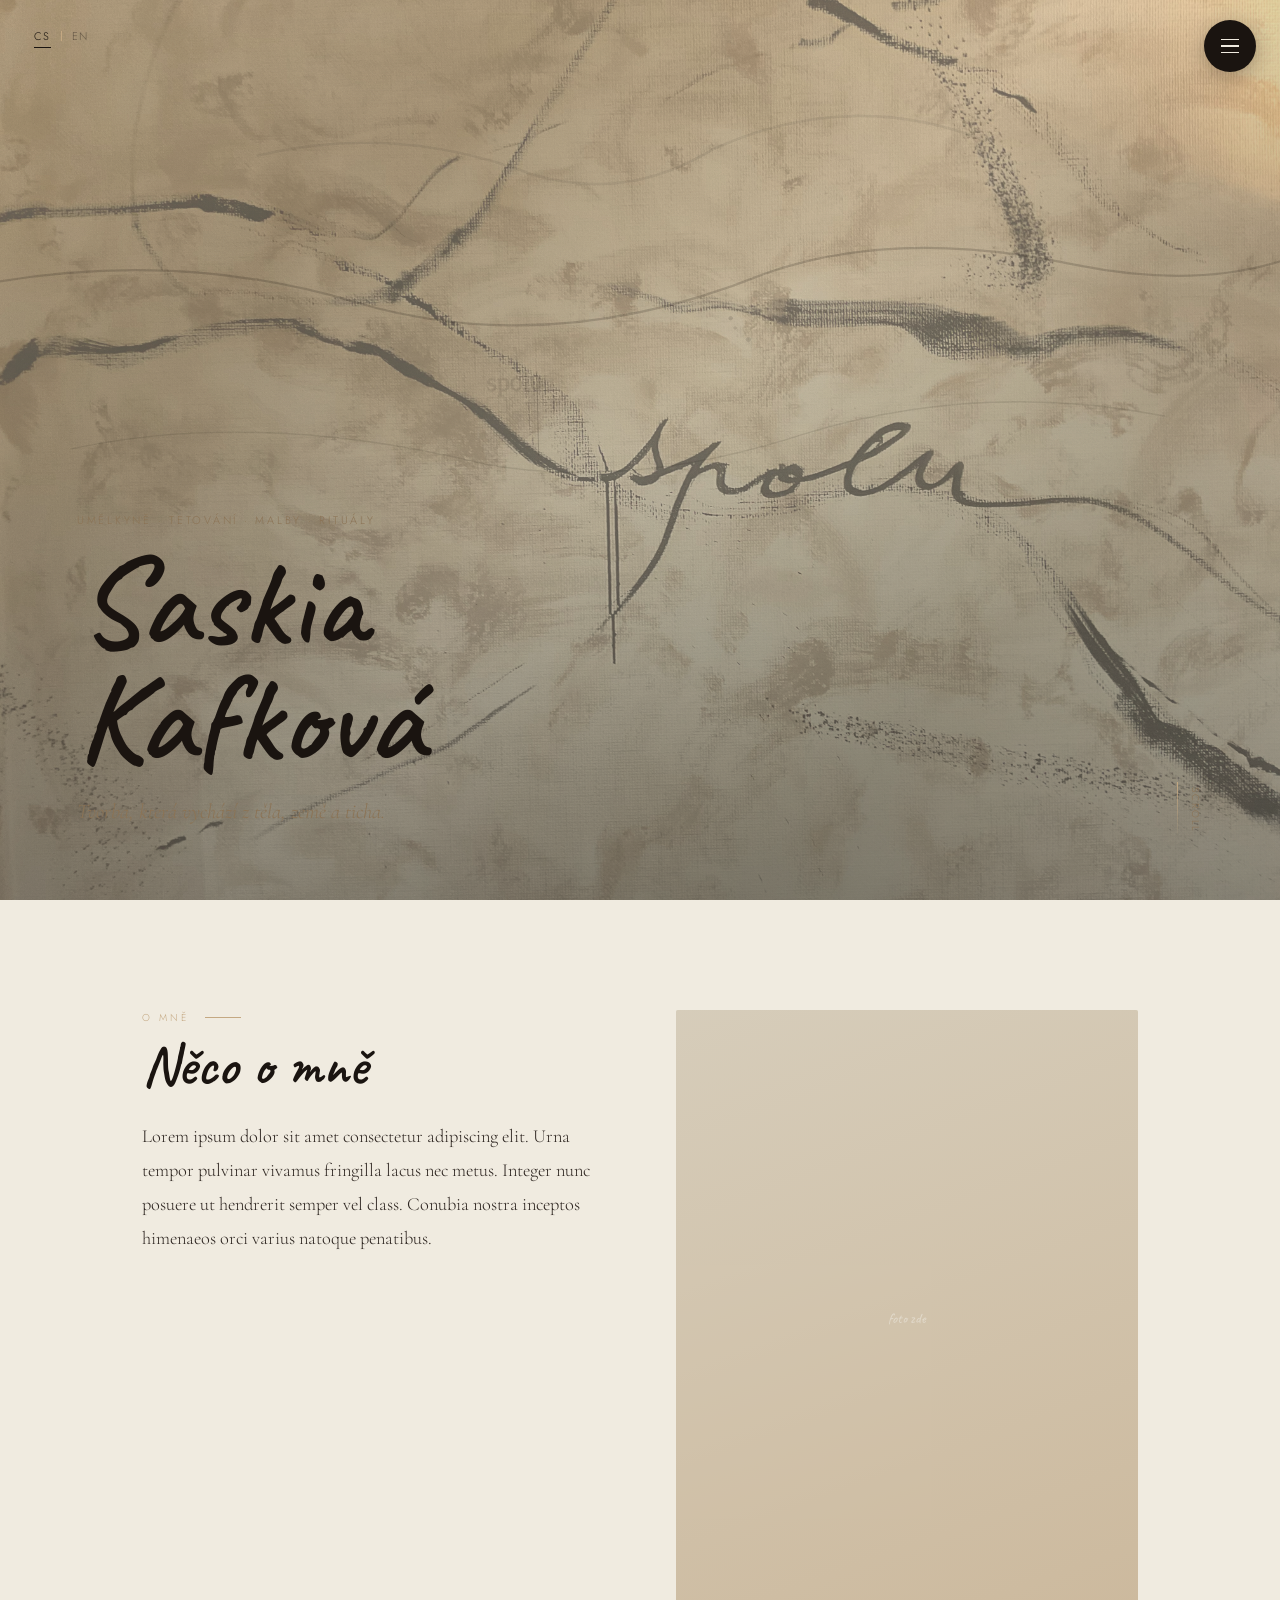
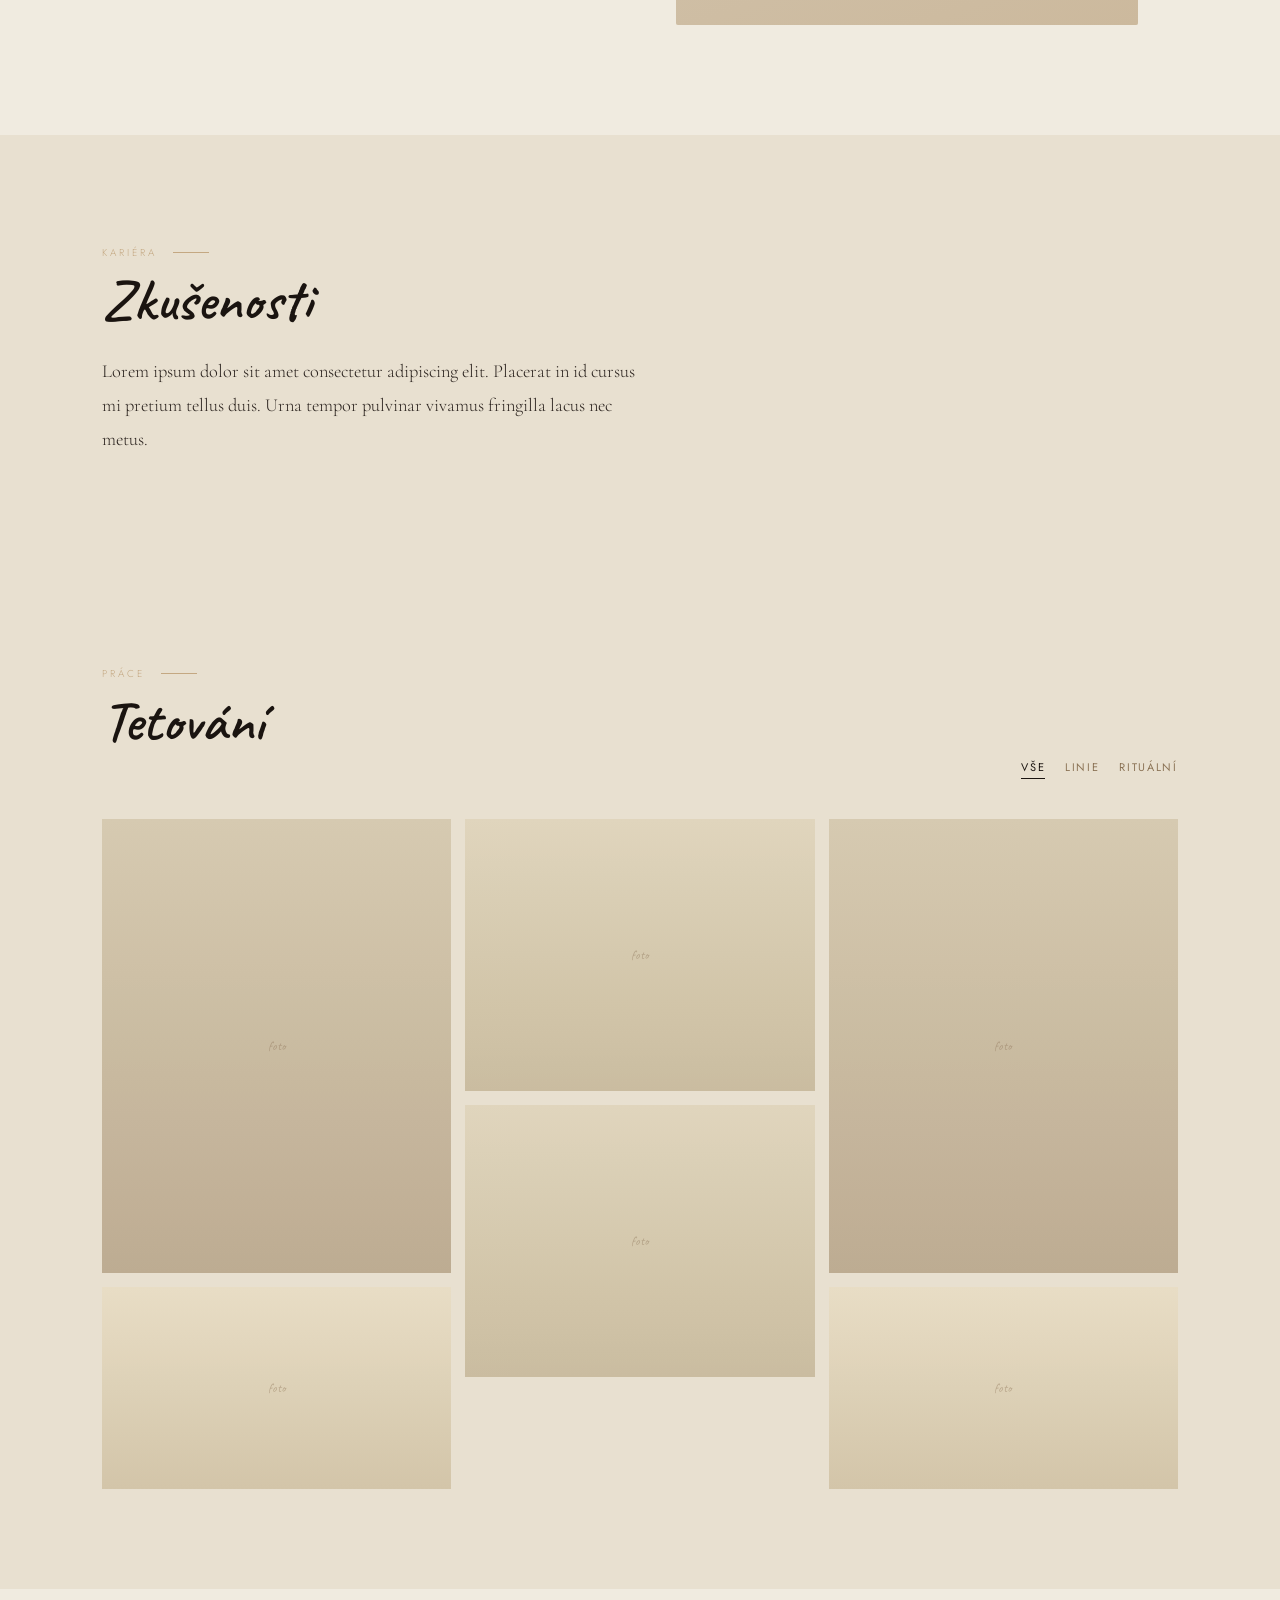
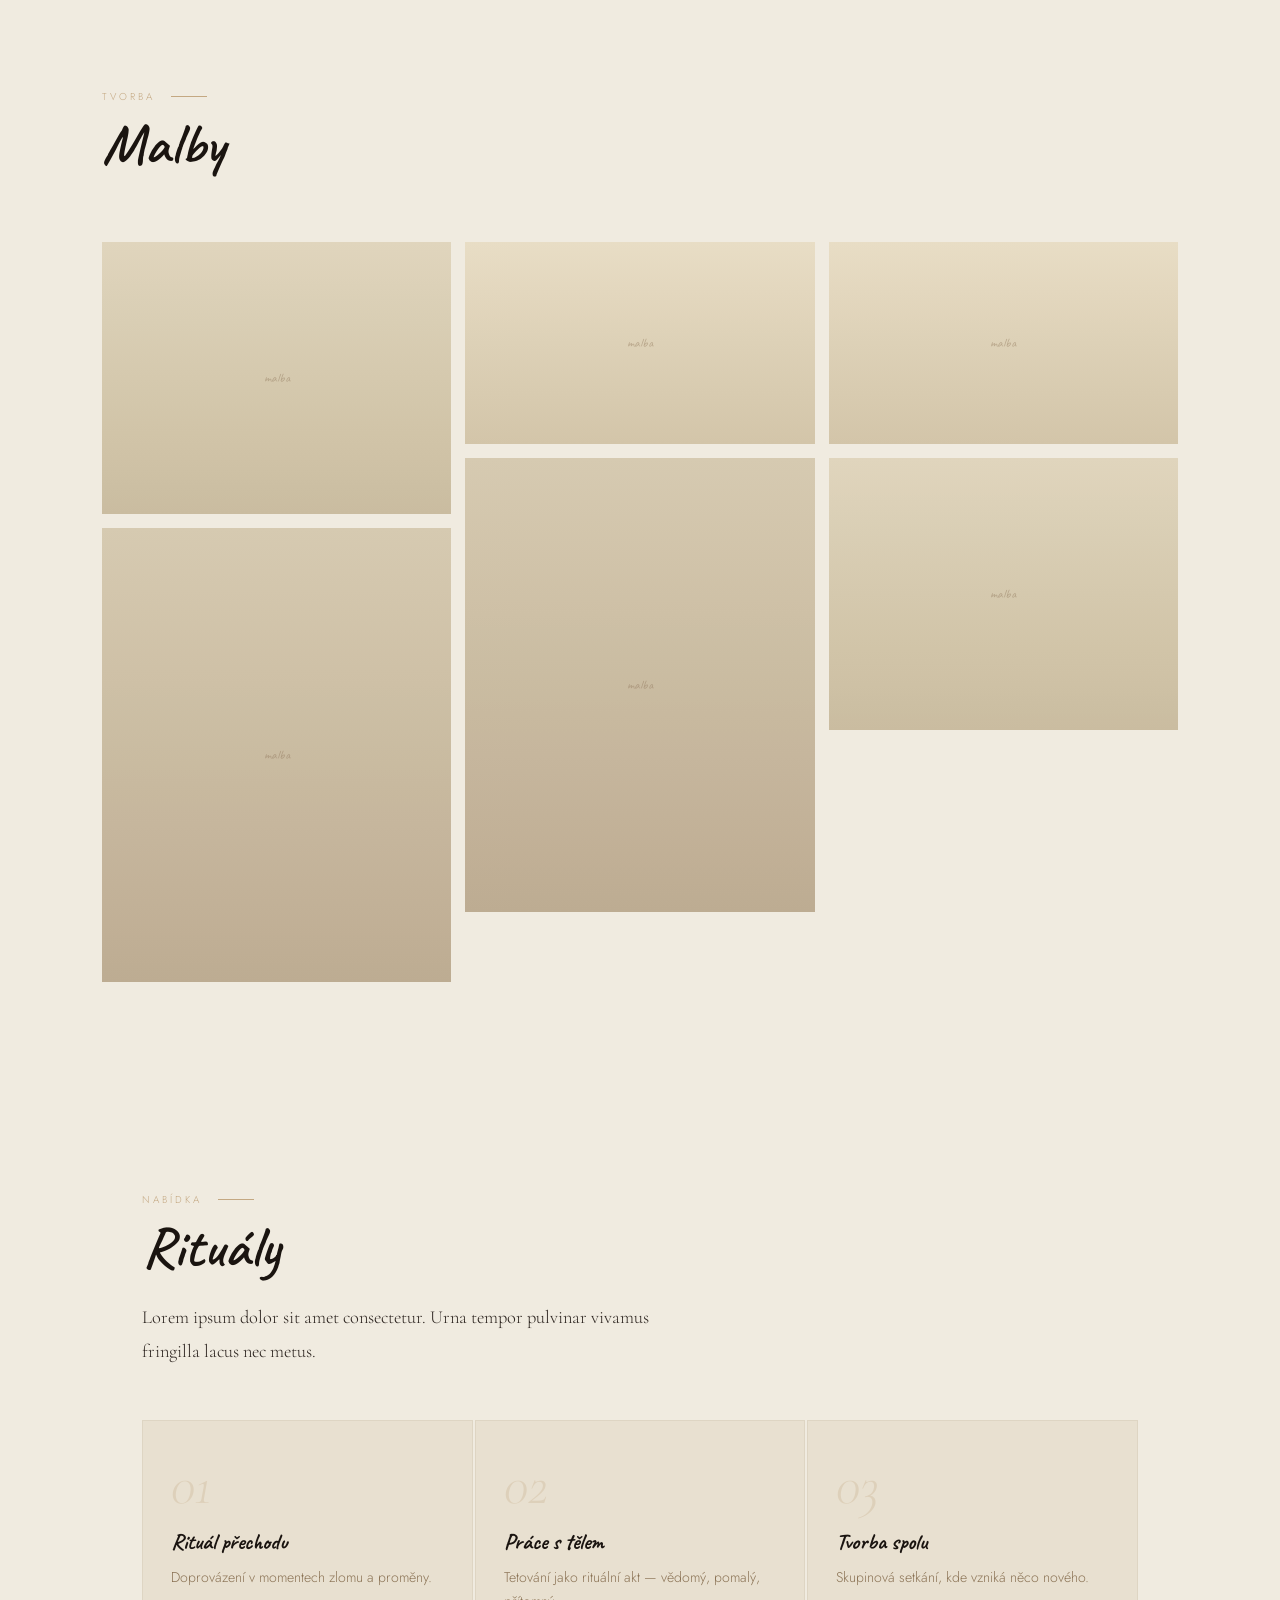
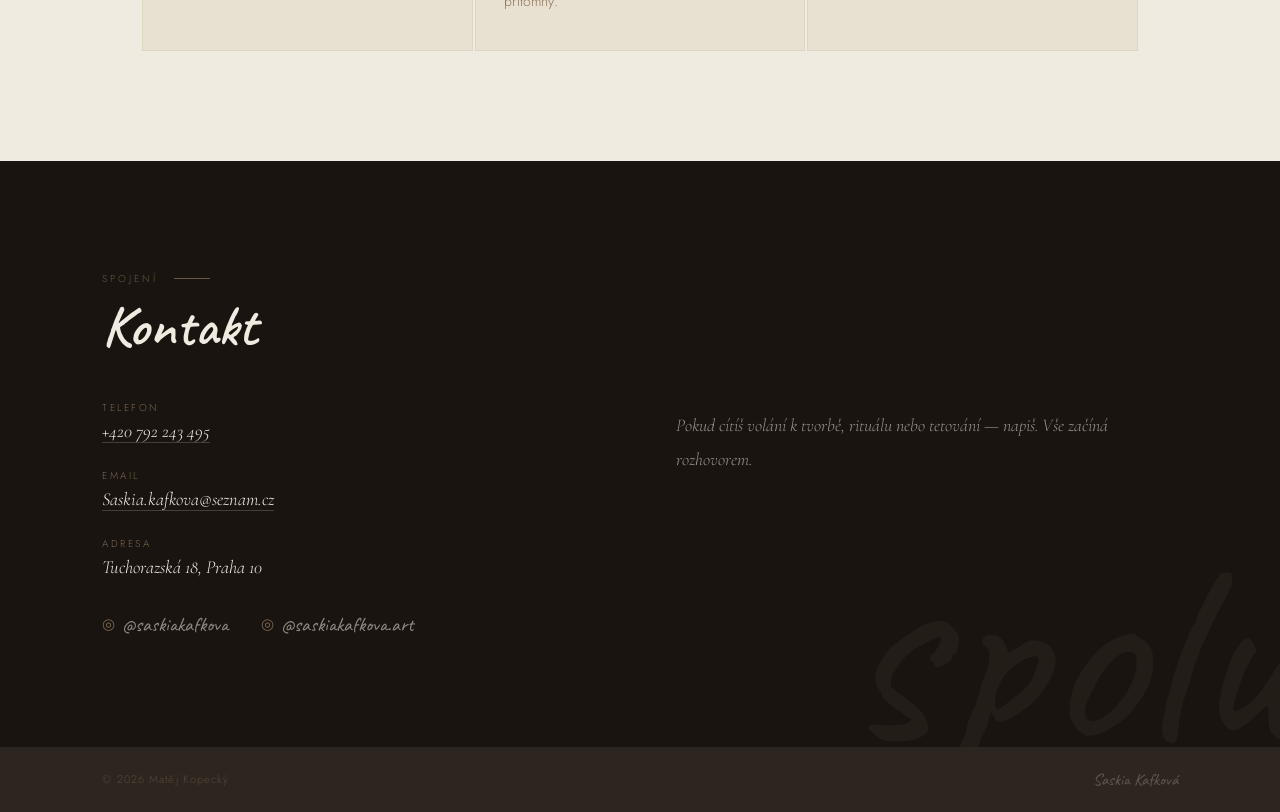
==== index.html @ 0d38879f "v2 mobilni verze komplet overhaul hero desktop cardstack mobile" ====
<!DOCTYPE html>
<html lang="cs">
<head>
<meta charset="UTF-8">
<meta name="viewport" content="width=device-width, initial-scale=1.0">
<meta name="description" content="Saskia Kafková — umělkyně, tetování, malby, rituály.">
<title>Saskia Kafková</title>
<link href="https://fonts.googleapis.com/css2?family=Cormorant+Garamond:ital,wght@0,300;0,400;1,300;1,400&family=Caveat:wght@400;600&family=Jost:wght@200;300;400&display=swap" rel="stylesheet">
    <link rel="preconnect" href="https://fonts.googleapis.com">
    <link rel="preconnect" href="https://fonts.gstatic.com" crossorigin>
<style>
/* ─────────────────────────────────────────
   TOKENS — desktop defaults
───────────────────────────────────────── */
:root{
  --ink:#1a1410;
  --ink-light:#2d2520;
  --canvas:#f0ebe0;
  --canvas-warm:#e8e0d0;
  --canvas-dark:#d4cbb8;
  --sepia:#8b7355;
  --sepia-light:#c4a882;
  --nav-size:52px;
  /* hero text colours — desktop: dark on light bg */
  --hero-name-color:var(--ink);
  --hero-tag-color:var(--sepia);
  --hero-eye-color:var(--sepia);
}

/* ─────────────────────────────────────────
   RESET
───────────────────────────────────────── */
*,*::before,*::after{box-sizing:border-box;margin:0;padding:0;-webkit-tap-highlight-color:transparent}
html{scroll-behavior:smooth;height:100%}
body{background:var(--canvas);color:var(--ink);font-family:'Jost',sans-serif;font-weight:300;overflow-x:hidden;min-height:100%}

/* ─────────────────────────────────────────
   LANG TOGGLE
───────────────────────────────────────── */
.lang-toggle{position:fixed;top:24px;left:28px;z-index:1000;display:flex;gap:4px;align-items:center}
.lang-btn{font-family:'Jost',sans-serif;font-weight:300;font-size:11px;letter-spacing:.12em;text-transform:uppercase;color:var(--ink);background:none;border:none;cursor:pointer;padding:4px 6px;opacity:.45;transition:opacity .3s;position:relative}
.lang-btn.active{opacity:1}
.lang-btn.active::after{content:'';position:absolute;bottom:0;left:6px;right:6px;height:1px;background:var(--ink)}
.lang-divider{width:1px;height:10px;background:var(--sepia-light)}

/* ─────────────────────────────────────────
   DESKTOP NAV — full-screen ink overlay
───────────────────────────────────────── */
.nav-trigger{position:fixed;top:20px;right:24px;z-index:1001;width:var(--nav-size);height:var(--nav-size);background:var(--ink);border-radius:50%;cursor:pointer;border:none;display:flex;align-items:center;justify-content:center;transition:transform .4s cubic-bezier(.34,1.56,.64,1);box-shadow:0 4px 20px rgba(26,20,16,.3)}
.nav-trigger:hover{transform:scale(1.1)}
.nav-trigger .lines{display:flex;flex-direction:column;gap:5px}
.nav-trigger .lines span{display:block;width:18px;height:1.5px;background:var(--canvas);transition:all .4s cubic-bezier(.23,1,.32,1);transform-origin:center}
.nav-open .nav-trigger .lines span:nth-child(1){transform:translateY(6.5px) rotate(45deg)}
.nav-open .nav-trigger .lines span:nth-child(2){opacity:0;transform:scaleX(0)}
.nav-open .nav-trigger .lines span:nth-child(3){transform:translateY(-6.5px) rotate(-45deg)}
.nav-overlay{position:fixed;inset:0;z-index:999;display:flex;align-items:center;justify-content:flex-end;pointer-events:none}
.nav-overlay::before{content:'';position:absolute;top:20px;right:24px;width:var(--nav-size);height:var(--nav-size);background:var(--ink);border-radius:50%;transform:scale(0);transition:transform .7s cubic-bezier(.77,0,.175,1)}
.nav-open .nav-overlay{pointer-events:all}
.nav-open .nav-overlay::before{transform:scale(50)}
.nav-links{position:relative;z-index:2;padding-right:80px;display:flex;flex-direction:column;gap:6px;align-items:flex-end;opacity:0;transform:translateX(20px);transition:opacity .2s,transform .3s}
.nav-open .nav-links{opacity:1;transform:translateX(0);transition:opacity .4s .4s,transform .4s .4s}
.nav-links a{font-family:'Cormorant Garamond',serif;font-size:clamp(2rem,5vw,3.8rem);font-weight:300;font-style:italic;color:var(--canvas);text-decoration:none;line-height:1.2;transition:color .3s;display:block;position:relative}
.nav-links a::after{content:'';position:absolute;bottom:2px;left:0;width:0;height:1px;background:var(--sepia-light);transition:width .4s}
.nav-links a:hover::after{width:100%}

/* ─────────────────────────────────────────
   HERO
───────────────────────────────────────── */
.hero{position:relative;height:100vh;min-height:580px;display:flex;flex-direction:column;justify-content:flex-end;padding:0 6vw 8vh;overflow:hidden}
.hero-bg{position:absolute;inset:0;overflow:hidden}
.hero-bg-inner{width:100%;height:100%;background:linear-gradient(135deg,#e8dfc8 0%,#d4c9b0 25%,#ede5d0 50%,#c8bfa8 75%,#ddd5c0 100%);position:relative}
/* actual background photo when present */
.hero-bg-photo{position:absolute;inset:0;background-image:url('images/Background/Spolu.jpeg');background-size:cover;background-position:center 30%;opacity:.55;mix-blend-mode:multiply}
/* veil ensures text legibility on any bg */
.hero-veil{position:absolute;inset:0;background:linear-gradient(to top,rgba(26,20,16,.38) 0%,rgba(26,20,16,.08) 50%,transparent 100%)}
.hero-ink{position:absolute;inset:0;pointer-events:none}
.hero-content{position:relative;z-index:2}
.hero-eyebrow{font-size:11px;letter-spacing:.25em;text-transform:uppercase;color:var(--hero-eye-color);margin-bottom:16px;opacity:0;animation:fadeUp 1s .3s forwards}
.hero-name{font-family:'Caveat',cursive;font-size:clamp(3.5rem,10vw,8rem);font-weight:600;line-height:.9;color:var(--hero-name-color);margin-bottom:20px;opacity:0;animation:fadeUp 1s .5s forwards}
.hero-tagline{font-family:'Cormorant Garamond',serif;font-size:clamp(1rem,2vw,1.3rem);font-style:italic;color:var(--hero-tag-color);max-width:380px;line-height:1.6;opacity:0;animation:fadeUp 1s .7s forwards}
.scroll-hint{position:absolute;bottom:7vh;right:6vw;z-index:2;display:flex;align-items:center;gap:10px;opacity:0;animation:fadeIn 1s 1.2s forwards}
.scroll-hint span{font-size:10px;letter-spacing:.2em;text-transform:uppercase;color:var(--sepia);writing-mode:vertical-rl}
.scroll-line{width:1px;height:55px;background:linear-gradient(to bottom,var(--sepia-light),transparent);animation:pulse 2s 1.5s infinite}

@keyframes fadeUp{from{opacity:0;transform:translateY(20px)}to{opacity:1;transform:translateY(0)}}
@keyframes fadeIn{from{opacity:0}to{opacity:1}}
@keyframes pulse{0%,100%{opacity:1;transform:scaleY(1)}50%{opacity:.4;transform:scaleY(.6)}}

/* ─────────────────────────────────────────
   SECTIONS — desktop
───────────────────────────────────────── */
.section{padding:clamp(60px,10vw,110px) clamp(24px,8vw,140px);max-width:1200px;margin:0 auto}
.section-label{font-size:10px;letter-spacing:.3em;text-transform:uppercase;color:var(--sepia-light);margin-bottom:12px;display:flex;align-items:center;gap:16px}
.section-label::after{content:'';flex:0 0 36px;height:1px;background:var(--sepia-light)}
.sec-h2{font-family:'Caveat',cursive;font-size:clamp(2.2rem,5vw,3.6rem);font-weight:600;line-height:1;color:var(--ink);margin-bottom:24px}
.body-text{font-family:'Cormorant Garamond',serif;font-size:clamp(1rem,1.5vw,1.15rem);line-height:1.85;color:var(--ink-light);max-width:540px}

/* ABOUT */
.about-grid{display:grid;grid-template-columns:1fr 1fr;gap:72px;align-items:start}
.about-img{position:relative;aspect-ratio:3/4;background:var(--canvas-dark);overflow:hidden;border-radius:2px}
.about-img::before{content:'';position:absolute;top:-8px;right:-8px;width:100%;height:100%;border:1px solid var(--sepia-light);opacity:.35;z-index:-1}
.about-img-inner{width:100%;height:100%;background:linear-gradient(160deg,#d8cfbc,#c4a882);display:flex;align-items:center;justify-content:center;font-family:'Caveat',cursive;font-size:.9rem;color:var(--canvas);opacity:.5}
.about-img img{width:100%;height:100%;object-fit:cover}

/* EXPERIENCE */
.exp-section{background:var(--canvas-warm);padding:clamp(60px,10vw,110px) clamp(24px,8vw,140px)}
.exp-inner{max-width:1200px;margin:0 auto}

/* GALLERY — masonry (desktop) */
.gallery-wrap{padding:clamp(60px,8vw,100px) 0;background:var(--canvas-warm)}
.gallery-wrap.light{background:var(--canvas)}
.gallery-header{padding:0 clamp(24px,8vw,140px);margin-bottom:44px;display:flex;justify-content:space-between;align-items:flex-end;flex-wrap:wrap;gap:16px}
.gallery-filters{display:flex;gap:20px}
.fbtn{font-size:11px;letter-spacing:.15em;text-transform:uppercase;color:var(--sepia);background:none;border:none;cursor:pointer;padding:0;position:relative;transition:color .3s;font-family:'Jost',sans-serif}
.fbtn.on{color:var(--ink)}
.fbtn.on::after{content:'';position:absolute;bottom:-4px;left:0;right:0;height:1px;background:var(--ink)}
.masonry{padding:0 clamp(24px,8vw,140px);columns:3;column-gap:14px}
.mitem{break-inside:avoid;margin-bottom:14px;position:relative;overflow:hidden;cursor:pointer;background:var(--canvas-dark)}
.mitem:hover .mimg-inner{transform:scale(1.04);filter:sepia(0%)}
.mimg-inner{width:100%;display:block;transition:transform .6s cubic-bezier(.23,1,.32,1),filter .4s;filter:sepia(12%)}
.mimg-inner img{width:100%;display:block;object-fit:cover}
.mov{position:absolute;inset:0;background:rgba(26,20,16,0);display:flex;align-items:flex-end;padding:18px;transition:background .4s}
.mitem:hover .mov{background:rgba(26,20,16,.32)}
.mlabel{font-family:'Caveat',cursive;font-size:1rem;color:var(--canvas);opacity:0;transform:translateY(8px);transition:opacity .3s,transform .3s}
.mitem:hover .mlabel{opacity:1;transform:translateY(0)}
/* placeholders */
.ph-tall{width:100%;padding-bottom:130%;background:linear-gradient(180deg,#cfc5b0,#b8a890);position:relative}
.ph-med{width:100%;padding-bottom:78%;background:linear-gradient(180deg,#d8d0bc,#c4b89e);position:relative}
.ph-short{width:100%;padding-bottom:58%;background:linear-gradient(180deg,#e0d8c4,#ccc0a8);position:relative}
.ph-lbl{position:absolute;inset:0;display:flex;align-items:center;justify-content:center;font-family:'Caveat',cursive;font-size:.8rem;color:var(--sepia);opacity:.45}

/* RITUALS */
.rituals-grid{display:grid;grid-template-columns:repeat(3,1fr);gap:2px;margin-top:52px}
.rcard{background:var(--canvas-warm);padding:36px 28px;border:1px solid rgba(139,115,85,.1);transition:background .4s}
.rcard:hover{background:var(--canvas-dark)}
.rnum{font-family:'Cormorant Garamond',serif;font-size:3.5rem;font-style:italic;color:var(--sepia-light);opacity:.28;line-height:1;margin-bottom:14px}
.rcard h3{font-family:'Caveat',cursive;font-size:1.4rem;color:var(--ink);margin-bottom:10px}
.rcard p{font-size:.88rem;color:var(--sepia);line-height:1.7;font-family:'Jost',sans-serif;font-weight:300}

/* CONTACT */
.contact-sec{padding:clamp(60px,10vw,110px) clamp(24px,8vw,140px);background:var(--ink);color:var(--canvas);position:relative;overflow:hidden}
.contact-sec::before{content:'spolu';font-family:'Caveat',cursive;font-size:clamp(7rem,22vw,20rem);color:rgba(240,235,224,.04);position:absolute;right:-1vw;bottom:-.15em;line-height:1;pointer-events:none;user-select:none}
.contact-sec .section-label{color:var(--sepia-light);opacity:.45}
.contact-sec .sec-h2{color:var(--canvas)}
.cgrid{display:grid;grid-template-columns:1fr 1fr;gap:72px;margin-top:44px}
.clabel{font-size:10px;letter-spacing:.25em;text-transform:uppercase;color:var(--sepia-light);opacity:.55;display:block;margin-bottom:5px;font-family:'Jost',sans-serif}
.cval{font-family:'Cormorant Garamond',serif;font-size:1.15rem;font-style:italic;color:var(--canvas);display:block;margin-bottom:26px}
.cval a{color:var(--canvas);text-decoration:none;border-bottom:1px solid rgba(240,235,224,.2);transition:border-color .3s}
.cval a:hover{border-color:var(--sepia-light)}
.ig-handle{font-family:'Caveat',cursive;font-size:1.25rem;color:var(--canvas);text-decoration:none;opacity:.55;transition:opacity .3s;display:inline-flex;align-items:center;gap:7px;margin-right:28px;margin-top:8px}
.ig-handle:hover{opacity:1}
.ig-handle::before{content:'◎';font-size:.75em;color:var(--sepia-light)}
.contact-quote{font-family:'Cormorant Garamond',serif;font-size:1.12rem;font-style:italic;color:var(--canvas);opacity:.58;line-height:1.9;margin-top:8px}

/* FOOTER */
footer{background:var(--ink-light, #2d2520);padding:22px clamp(24px,8vw,140px);display:flex;justify-content:space-between;align-items:center}
.fcopy{font-size:11px;letter-spacing:.1em;color:var(--sepia);opacity:.45;font-family:'Jost',sans-serif}
.fname{font-family:'Caveat',cursive;font-size:1.05rem;color:var(--canvas);opacity:.25}

/* LIGHTBOX */
.lightbox{position:fixed;inset:0;z-index:2000;background:rgba(8,6,4,.96);display:flex;align-items:center;justify-content:center;opacity:0;pointer-events:none;transition:opacity .4s}
.lightbox.on{opacity:1;pointer-events:all}
.lightbox img{max-width:88vw;max-height:86vh;object-fit:contain;transform:scale(.94);transition:transform .4s cubic-bezier(.23,1,.32,1);border-radius:2px}
.lightbox.on img{transform:scale(1)}
.lb-close{position:absolute;top:26px;right:30px;font-size:11px;letter-spacing:.2em;text-transform:uppercase;color:var(--canvas);opacity:.4;cursor:pointer;background:none;border:none;font-family:'Jost',sans-serif;transition:opacity .3s}
.lb-close:hover{opacity:1}

/* REVEAL */
.reveal{opacity:0;transform:translateY(28px);transition:opacity .8s,transform .8s}
.reveal.vis{opacity:1;transform:translateY(0)}

/* ─────────────────────────────────────────
   TABLET breakpoint
───────────────────────────────────────── */
@media(max-width:860px){
  .about-grid{grid-template-columns:1fr;gap:36px}
  .about-img{aspect-ratio:4/3}
  .rituals-grid{grid-template-columns:1fr}
  .masonry{columns:2}
  .cgrid{grid-template-columns:1fr;gap:28px}
  footer{flex-direction:column;gap:6px;text-align:center}
}

/* ─────────────────────────────────────────
   MOBILE — ≤ 600px  
   Distinct dark warm palette for legibility
───────────────────────────────────────── */
@media(max-width:600px){

  /* ── MOBILE TOKENS — dark, high contrast ── */
  :root{
    --mob-bg:#1e1a15;
    --mob-surface:#272118;
    --mob-surface-2:#2f2820;
    --mob-border:rgba(196,168,130,.12);
    --mob-ink:#f0ebe0;
    --mob-ink-muted:rgba(240,235,224,.6);
    --mob-sepia:#c4a882;
    --mob-sepia-dim:rgba(196,168,130,.45);
    --mob-safe-bottom:env(safe-area-inset-bottom,16px);
  }

  body{background:var(--mob-bg);color:var(--mob-ink)}

  /* ── LANG toggle on dark bg ── */
  .lang-toggle{top:18px;left:18px}
  .lang-btn{color:var(--mob-ink);font-size:10px}
  .lang-btn.active::after{background:var(--mob-ink)}

  /* ── DESKTOP NAV: hide, use card-stack below ── */
  .nav-trigger{display:none}
  .nav-overlay{display:none}

  /* ── CARD-STACK NAV ── */
  .mob-nav-stack{display:block}

  /* ── HERO: full height, strong veil, cream text ── */
  .hero{height:58vh;min-height:300px;max-height:460px;padding:0 22px 28px}
  /* override token colours for mobile hero */
  --hero-name-color:#f0ebe0;
  --hero-eye-color:rgba(196,168,130,.85);
  --hero-tag-color:rgba(240,235,224,.72);
  .hero-eyebrow{color:rgba(196,168,130,.85)}
  .hero-name{color:#f0ebe0;text-shadow:0 2px 24px rgba(8,6,4,.4)}
  .hero-tagline{color:rgba(240,235,224,.72);font-size:.97rem}
  .hero-bg-inner{background:linear-gradient(155deg,#2a231a 0%,#1e1a15 40%,#2e2518 70%,#1a1410 100%)}
  .hero-bg-photo{opacity:.38}
  .hero-veil{background:linear-gradient(to top,rgba(8,6,4,.55) 0%,rgba(8,6,4,.15) 55%,transparent 100%)}
  .scroll-hint{display:none}

  /* ── SECTION LABELS ── */
  .section-label{color:var(--mob-sepia-dim)}
  .section-label::after{background:var(--mob-sepia-dim)}

  /* ── ABOUT ── */
  .section{padding:40px 22px}
  .sec-h2{color:var(--mob-ink)}
  .body-text{color:var(--mob-ink-muted);font-size:1.05rem;max-width:100%}
  .about-grid{grid-template-columns:1fr;gap:28px}
  .about-img{aspect-ratio:4/3;border-radius:10px}
  .about-img-inner{background:linear-gradient(160deg,#2f2820,#3a2e1e)}

  /* ── EXPERIENCE ── */
  .exp-section{background:var(--mob-surface);padding:40px 22px}

  /* ── GALLERY: hide masonry, show carousel ── */
  .gallery-wrap{padding:36px 0;background:var(--mob-surface)}
  .gallery-wrap.light{background:var(--mob-bg)}
  .gallery-header{padding:0 22px;margin-bottom:18px}
  .masonry{display:none}
  .mob-carousel-wrap{display:block}

  /* ── RITUALS ── */
  .rituals-grid{grid-template-columns:1fr;margin-top:28px;gap:2px}
  .rcard{background:var(--mob-surface);border-color:var(--mob-border);padding:24px 20px;border-radius:0;position:relative;overflow:hidden}
  .rcard:first-child{border-radius:10px 10px 0 0}
  .rcard:last-child{border-radius:0 0 10px 10px}
  .rcard::before{content:'';position:absolute;left:0;top:0;bottom:0;width:2px;background:var(--mob-sepia);transform:scaleY(0);transform-origin:top;transition:transform .4s cubic-bezier(.23,1,.32,1)}
  .rcard:active::before{transform:scaleY(1)}
  .rcard:hover{background:var(--mob-surface-2)}
  .rnum{color:var(--mob-sepia);opacity:.22}
  .rcard h3{color:var(--mob-ink)}
  .rcard p{color:var(--mob-ink-muted)}

  /* ── CONTACT ── */
  .contact-sec{padding:48px 22px 44px;background:#111009}
  .contact-sec::before{color:rgba(240,235,224,.03)}
  .cgrid{grid-template-columns:1fr;gap:0;margin-top:28px}
  .clabel{color:var(--mob-sepia-dim);opacity:1}
  .cval{font-size:1.05rem}
  .ig-handle{font-size:1.1rem;margin-right:20px}
  .contact-quote{margin-top:28px;font-size:.96rem;opacity:.45}

  /* ── FOOTER ── */
  footer{background:#0e0c09;flex-direction:column;gap:5px;text-align:center;padding:16px 22px calc(14px + var(--mob-safe-bottom))}

  /* ── LIGHTBOX ── */
  .lb-close{top:18px;right:18px}
}

/* hide mobile-only elements on desktop */
.mob-nav-stack{display:none}
.mob-carousel-wrap{display:none}

/* ─────────────────────────────────────────
   MOBILE CARD-STACK NAV (mobile only)
───────────────────────────────────────── */
.mob-nav-stack{position:fixed;bottom:calc(22px + env(safe-area-inset-bottom,16px));right:18px;z-index:300;width:60px;height:60px}
.mob-nav-trigger{position:absolute;bottom:0;right:0;width:56px;height:56px;background:#f0ebe0;border-radius:50%;border:none;cursor:pointer;display:flex;align-items:center;justify-content:center;box-shadow:0 6px 24px rgba(8,6,4,.45);transition:transform .4s cubic-bezier(.34,1.56,.64,1);z-index:2}
.mob-nav-trigger:active{transform:scale(.92)}
.mob-nav-trigger .mlines{display:flex;flex-direction:column;gap:4px}
.mob-nav-trigger .mlines span{display:block;width:16px;height:1.5px;background:#1a1410;transition:all .4s cubic-bezier(.23,1,.32,1);transform-origin:center}
.mob-nav-open .mob-nav-trigger .mlines span:nth-child(1){transform:translateY(5.5px) rotate(45deg)}
.mob-nav-open .mob-nav-trigger .mlines span:nth-child(2){opacity:0;transform:scaleX(0)}
.mob-nav-open .mob-nav-trigger .mlines span:nth-child(3){transform:translateY(-5.5px) rotate(-45deg)}
.mob-nav-backdrop{position:fixed;inset:0;z-index:250;background:rgba(14,12,9,.75);backdrop-filter:blur(8px);-webkit-backdrop-filter:blur(8px);opacity:0;pointer-events:none;transition:opacity .38s}
.mob-nav-open .mob-nav-backdrop{opacity:1;pointer-events:all}
.mob-nav-cards{position:absolute;bottom:0;right:0;width:220px;pointer-events:none}
.mncard{
  position:absolute;bottom:0;right:0;width:210px;
  background:#272118;border:1px solid rgba(196,168,130,.2);
  border-radius:14px;padding:13px 18px 13px 16px;
  cursor:pointer;text-decoration:none;
  display:flex;align-items:center;justify-content:space-between;
  opacity:0;transform:translateY(0) rotate(0deg) scale(.88);
  transition:transform .5s cubic-bezier(.23,1,.32,1),opacity .35s ease,background .2s;
  box-shadow:0 4px 20px rgba(8,6,4,.35);
}
.mncard:active{background:#2f2820}
.mncard-label{font-family:'Cormorant Garamond',serif;font-size:1.1rem;font-style:italic;font-weight:300;color:#f0ebe0;line-height:1}
.mncard-num{font-family:'Jost',sans-serif;font-size:9px;letter-spacing:.18em;color:rgba(196,168,130,.55)}
.mob-nav-open .mob-nav-cards{pointer-events:all}
.mob-nav-open .mncard:nth-child(1){opacity:1;transform:translateY(-68px) rotate(-1.5deg);transition-delay:.03s}
.mob-nav-open .mncard:nth-child(2){opacity:1;transform:translateY(-130px) rotate(-.5deg);transition-delay:.07s}
.mob-nav-open .mncard:nth-child(3){opacity:1;transform:translateY(-192px) rotate(.4deg);transition-delay:.11s}
.mob-nav-open .mncard:nth-child(4){opacity:1;transform:translateY(-254px) rotate(1deg);transition-delay:.15s}
.mob-nav-open .mncard:nth-child(5){opacity:1;transform:translateY(-316px) rotate(1.5deg);transition-delay:.19s}
.mob-nav-open .mncard:nth-child(6){opacity:1;transform:translateY(-378px) rotate(2deg);transition-delay:.23s}

/* ─────────────────────────────────────────
   MOBILE CAROUSEL
───────────────────────────────────────── */
.mob-carousel{display:flex;gap:12px;padding:4px 22px 16px;overflow-x:auto;overflow-y:hidden;scroll-snap-type:x mandatory;-webkit-overflow-scrolling:touch;scrollbar-width:none;cursor:grab}
.mob-carousel::-webkit-scrollbar{display:none}
.mob-carousel.grabbing{cursor:grabbing}
.mob-cslide{flex:0 0 74vw;max-width:290px;scroll-snap-align:start;position:relative;border-radius:10px;overflow:hidden;background:#272118}
.mob-cslide img{width:100%;display:block;aspect-ratio:3/4;object-fit:cover}
.mob-cslide.wide img{aspect-ratio:4/3}
.mob-cslide-ph{width:100%;display:block;aspect-ratio:3/4;display:flex;align-items:center;justify-content:center;font-family:'Caveat',cursive;font-size:.85rem;color:rgba(196,168,130,.45)}
.mob-cslide.wide .mob-cslide-ph{aspect-ratio:4/3}
.mob-cslide-ov{position:absolute;bottom:0;left:0;right:0;padding:14px 16px;background:linear-gradient(to top,rgba(8,6,4,.6),transparent)}
.mob-cslide-label{font-family:'Caveat',cursive;font-size:1rem;color:#f0ebe0;line-height:1}
.carousel-dots{display:flex;justify-content:center;gap:6px;padding-bottom:4px}
.cdot{width:5px;height:5px;border-radius:50%;background:rgba(196,168,130,.3);transition:opacity .3s,transform .3s}
.cdot.on{background:var(--sepia-light,#c4a882);transform:scale(1.35)}

/* ─────────────────────────────────────────
   CONTACT ITEMS (mobile style, reused)
───────────────────────────────────────── */
.contact-items{margin-top:28px;display:flex;flex-direction:column}
.ci{display:flex;align-items:center;gap:14px;padding:16px 0;border-bottom:1px solid rgba(240,235,224,.07);text-decoration:none;color:var(--canvas)}
.ci:last-child{border-bottom:none}
.ci-icon{width:32px;height:32px;border:1px solid rgba(196,168,130,.2);border-radius:50%;display:flex;align-items:center;justify-content:center;flex-shrink:0}
.ci-icon svg{width:13px;height:13px;fill:var(--sepia-light,#c4a882)}
.ci-label{font-size:9px;letter-spacing:.2em;text-transform:uppercase;color:rgba(196,168,130,.5);font-family:'Jost',sans-serif;display:block;margin-bottom:2px}
.ci-val{font-family:'Cormorant Garamond',serif;font-size:1.02rem;font-style:italic;color:#f0ebe0}
.ig-row{display:flex;flex-direction:column;gap:12px;margin-top:24px}
</style>
</head>
<body>

<!-- LANG TOGGLE -->
<div class="lang-toggle">
  <button class="lang-btn active" onclick="setLang('cs')">CS</button>
  <div class="lang-divider"></div>
  <button class="lang-btn" onclick="setLang('en')">EN</button>
</div>

<!-- DESKTOP NAV -->
<button class="nav-trigger" id="navTrigger">
  <div class="lines"><span></span><span></span><span></span></div>
</button>
<div class="nav-overlay" id="navOverlay">
  <nav class="nav-links">
    <a href="#omne"><span class="cs">Něco o mně</span><span class="en" style="display:none">About me</span></a>
    <a href="#zkus"><span class="cs">Zkušenosti</span><span class="en" style="display:none">Experience</span></a>
    <a href="#tet"><span class="cs">Tetování</span><span class="en" style="display:none">Tattoo</span></a>
    <a href="#malby"><span class="cs">Malby</span><span class="en" style="display:none">Paintings</span></a>
    <a href="#rit"><span class="cs">Rituály</span><span class="en" style="display:none">Rituals</span></a>
    <a href="#kontakt"><span class="cs">Kontakt</span><span class="en" style="display:none">Contact</span></a>
  </nav>
</div>

<!-- MOBILE CARD-STACK NAV -->
<div class="mob-nav-stack" id="mobNavStack">
  <div class="mob-nav-backdrop" id="mobNavBackdrop"></div>
  <div class="mob-nav-cards" id="mobNavCards">
    <a class="mncard" href="#omne"><span class="mncard-label"><span class="cs">Něco o mně</span><span class="en" style="display:none">About me</span></span><span class="mncard-num">01</span></a>
    <a class="mncard" href="#zkus"><span class="mncard-label"><span class="cs">Zkušenosti</span><span class="en" style="display:none">Experience</span></span><span class="mncard-num">02</span></a>
    <a class="mncard" href="#tet"><span class="mncard-label"><span class="cs">Tetování</span><span class="en" style="display:none">Tattoo</span></span><span class="mncard-num">03</span></a>
    <a class="mncard" href="#malby"><span class="mncard-label"><span class="cs">Malby</span><span class="en" style="display:none">Paintings</span></span><span class="mncard-num">04</span></a>
    <a class="mncard" href="#rit"><span class="mncard-label"><span class="cs">Rituály</span><span class="en" style="display:none">Rituals</span></span><span class="mncard-num">05</span></a>
    <a class="mncard" href="#kontakt"><span class="mncard-label"><span class="cs">Kontakt</span><span class="en" style="display:none">Contact</span></span><span class="mncard-num">06</span></a>
  </div>
  <button class="mob-nav-trigger" id="mobNavTrigger" aria-label="Menu">
    <div class="mlines"><span></span><span></span><span></span></div>
  </button>
</div>

<!-- ═══════════ HERO ═══════════ -->
<section class="hero">
  <div class="hero-bg">
    <div class="hero-bg-inner">
      <div class="hero-bg-photo"></div>
      <!-- SVG ink strokes matching the actual artwork -->
      <svg class="hero-ink" viewBox="0 0 1440 900" preserveAspectRatio="xMidYMid slice" xmlns="http://www.w3.org/2000/svg">
        <g fill="none" stroke="#1a1410" stroke-linecap="round">
          <path d="M-20 320 Q200 280 400 340 Q620 405 860 308 Q1010 255 1210 298 Q1360 328 1465 285" stroke-width="2.5" opacity="0.18"/>
          <path d="M80 505 Q290 460 545 522 Q710 552 905 488 Q1105 428 1310 468" stroke-width="1.5" opacity="0.1"/>
          <path d="M290 175 Q445 138 598 196 Q704 228 802 168 Q956 98 1108 158" stroke-width="3" opacity="0.07"/>
          <path d="M604 418 L606 512" stroke-width="1" opacity="0.2"/>
          <text x="548" y="440" font-family="cursive" font-size="29" fill="#1a1410" opacity="0.1" transform="rotate(-2,548,440)">spolu</text>
          <circle cx="822" cy="358" r="2" fill="#1a1410" opacity="0.14"/>
          <circle cx="827" cy="369" r="1.5" fill="#1a1410" opacity="0.1"/>
          <circle cx="842" cy="382" r="2.4" fill="#1a1410" opacity="0.12"/>
        </g>
      </svg>
    </div>
  </div>
  <div class="hero-veil"></div>
  <div class="hero-content">
    <p class="hero-eyebrow"><span class="cs">Umělkyně · Tetování · Malby · Rituály</span><span class="en" style="display:none">Artist · Tattoo · Paintings · Rituals</span></p>
    <h1 class="hero-name">Saskia<br>Kafková</h1>
    <p class="hero-tagline"><span class="cs">Tvorba, která vychází z těla, země a ticha.</span><span class="en" style="display:none">Art rooted in body, earth, and silence.</span></p>
  </div>
  <div class="scroll-hint"><div class="scroll-line"></div><span>scroll</span></div>
</section>

<!-- ═══════════ O MNĚ ═══════════ -->
<section class="section reveal" id="omne">
  <div class="about-grid">
    <div>
      <p class="section-label"><span class="cs">O mně</span><span class="en" style="display:none">About</span></p>
      <h2 class="sec-h2"><span class="cs">Něco o mně</span><span class="en" style="display:none">About me</span></h2>
      <p class="body-text"><span class="cs">Lorem ipsum dolor sit amet consectetur adipiscing elit. Urna tempor pulvinar vivamus fringilla lacus nec metus. Integer nunc posuere ut hendrerit semper vel class. Conubia nostra inceptos himenaeos orci varius natoque penatibus.</span><span class="en" style="display:none">Lorem ipsum dolor sit amet consectetur adipiscing elit. Urna tempor pulvinar vivamus fringilla lacus nec metus. Integer nunc posuere ut hendrerit semper vel class.</span></p>
    </div>
    <div class="about-img">
      <div class="about-img-inner">foto zde</div>
    </div>
  </div>
</section>

<!-- ═══════════ ZKUŠENOSTI ═══════════ -->
<section class="exp-section reveal" id="zkus">
  <div class="exp-inner">
    <p class="section-label"><span class="cs">Kariéra</span><span class="en" style="display:none">Career</span></p>
    <h2 class="sec-h2"><span class="cs">Zkušenosti</span><span class="en" style="display:none">Experience</span></h2>
    <p class="body-text"><span class="cs">Lorem ipsum dolor sit amet consectetur adipiscing elit. Placerat in id cursus mi pretium tellus duis. Urna tempor pulvinar vivamus fringilla lacus nec metus.</span><span class="en" style="display:none">Lorem ipsum dolor sit amet consectetur adipiscing elit. Placerat in id cursus mi pretium tellus duis.</span></p>
  </div>
</section>

<!-- ═══════════ TETOVÁNÍ ═══════════ -->
<section class="gallery-wrap reveal" id="tet">
  <div class="gallery-header">
    <div>
      <p class="section-label"><span class="cs">Práce</span><span class="en" style="display:none">Work</span></p>
      <h2 class="sec-h2"><span class="cs">Tetování</span><span class="en" style="display:none">Tattoo</span></h2>
    </div>
    <div class="gallery-filters">
      <button class="fbtn on"><span class="cs">Vše</span><span class="en" style="display:none">All</span></button>
      <button class="fbtn"><span class="cs">Linie</span><span class="en" style="display:none">Lines</span></button>
      <button class="fbtn"><span class="cs">Rituální</span><span class="en" style="display:none">Ritual</span></button>
    </div>
  </div>
  <!-- DESKTOP masonry -->
  <div class="masonry">
    <div class="mitem" onclick="openLB(this)"><div class="mimg-inner ph-tall"><div class="ph-lbl">foto</div></div><div class="mov"><span class="mlabel">Linie I</span></div></div>
    <div class="mitem" onclick="openLB(this)"><div class="mimg-inner ph-short"><div class="ph-lbl">foto</div></div><div class="mov"><span class="mlabel">Rituál II</span></div></div>
    <div class="mitem" onclick="openLB(this)"><div class="mimg-inner ph-med"><div class="ph-lbl">foto</div></div><div class="mov"><span class="mlabel">Zemský III</span></div></div>
    <div class="mitem" onclick="openLB(this)"><div class="mimg-inner ph-med"><div class="ph-lbl">foto</div></div><div class="mov"><span class="mlabel">Ticho IV</span></div></div>
    <div class="mitem" onclick="openLB(this)"><div class="mimg-inner ph-tall"><div class="ph-lbl">foto</div></div><div class="mov"><span class="mlabel">Dech V</span></div></div>
    <div class="mitem" onclick="openLB(this)"><div class="mimg-inner ph-short"><div class="ph-lbl">foto</div></div><div class="mov"><span class="mlabel">Krev VI</span></div></div>
  </div>
  <!-- MOBILE carousel -->
  <div class="mob-carousel-wrap">
    <div class="mob-carousel" id="carTat">
      <div class="mob-cslide"><div class="mob-cslide-ph" style="background:linear-gradient(180deg,#2a231a,#1e1a15)">foto</div><div class="mob-cslide-ov"><span class="mob-cslide-label">Linie I</span></div></div>
      <div class="mob-cslide"><div class="mob-cslide-ph" style="background:linear-gradient(180deg,#2f2820,#231e18)">foto</div><div class="mob-cslide-ov"><span class="mob-cslide-label">Rituál II</span></div></div>
      <div class="mob-cslide"><div class="mob-cslide-ph" style="background:linear-gradient(180deg,#252018,#1a1714)">foto</div><div class="mob-cslide-ov"><span class="mob-cslide-label">Zemský III</span></div></div>
      <div class="mob-cslide"><div class="mob-cslide-ph" style="background:linear-gradient(180deg,#2a231a,#201c15)">foto</div><div class="mob-cslide-ov"><span class="mob-cslide-label">Ticho IV</span></div></div>
      <div class="mob-cslide"><div class="mob-cslide-ph" style="background:linear-gradient(180deg,#312920,#251f18)">foto</div><div class="mob-cslide-ov"><span class="mob-cslide-label">Dech V</span></div></div>
    </div>
    <div class="carousel-dots" id="dotsTat"></div>
  </div>
</section>

<!-- ═══════════ MALBY ═══════════ -->
<section class="gallery-wrap light reveal" id="malby">
  <div class="gallery-header">
    <div>
      <p class="section-label"><span class="cs">Tvorba</span><span class="en" style="display:none">Works</span></p>
      <h2 class="sec-h2"><span class="cs">Malby</span><span class="en" style="display:none">Paintings</span></h2>
    </div>
  </div>
  <!-- DESKTOP masonry -->
  <div class="masonry">
    <div class="mitem" onclick="openLB(this)"><div class="mimg-inner ph-med"><div class="ph-lbl">malba</div></div><div class="mov"><span class="mlabel">Spolu I</span></div></div>
    <div class="mitem" onclick="openLB(this)"><div class="mimg-inner ph-tall"><div class="ph-lbl">malba</div></div><div class="mov"><span class="mlabel">Inkoust II</span></div></div>
    <div class="mitem" onclick="openLB(this)"><div class="mimg-inner ph-short"><div class="ph-lbl">malba</div></div><div class="mov"><span class="mlabel">Tok III</span></div></div>
    <div class="mitem" onclick="openLB(this)"><div class="mimg-inner ph-tall"><div class="ph-lbl">malba</div></div><div class="mov"><span class="mlabel">Země IV</span></div></div>
    <div class="mitem" onclick="openLB(this)"><div class="mimg-inner ph-short"><div class="ph-lbl">malba</div></div><div class="mov"><span class="mlabel">Tichá V</span></div></div>
    <div class="mitem" onclick="openLB(this)"><div class="mimg-inner ph-med"><div class="ph-lbl">malba</div></div><div class="mov"><span class="mlabel">Prach VI</span></div></div>
  </div>
  <!-- MOBILE carousel -->
  <div class="mob-carousel-wrap">
    <div class="mob-carousel" id="carPaint">
      <div class="mob-cslide wide"><div class="mob-cslide-ph" style="background:linear-gradient(160deg,#2a231a,#1e1a15)">malba</div><div class="mob-cslide-ov"><span class="mob-cslide-label">Spolu I</span></div></div>
      <div class="mob-cslide wide"><div class="mob-cslide-ph" style="background:linear-gradient(160deg,#312920,#251f18)">malba</div><div class="mob-cslide-ov"><span class="mob-cslide-label">Inkoust II</span></div></div>
      <div class="mob-cslide wide"><div class="mob-cslide-ph" style="background:linear-gradient(160deg,#252018,#1a1714)">malba</div><div class="mob-cslide-ov"><span class="mob-cslide-label">Tok III</span></div></div>
      <div class="mob-cslide wide"><div class="mob-cslide-ph" style="background:linear-gradient(160deg,#2f2820,#231e18)">malba</div><div class="mob-cslide-ov"><span class="mob-cslide-label">Země IV</span></div></div>
    </div>
    <div class="carousel-dots" id="dotsPaint"></div>
  </div>
</section>

<!-- ═══════════ RITUÁLY ═══════════ -->
<section class="section reveal" id="rit">
  <p class="section-label"><span class="cs">Nabídka</span><span class="en" style="display:none">Offering</span></p>
  <h2 class="sec-h2"><span class="cs">Rituály</span><span class="en" style="display:none">Rituals</span></h2>
  <p class="body-text"><span class="cs">Lorem ipsum dolor sit amet consectetur. Urna tempor pulvinar vivamus fringilla lacus nec metus.</span><span class="en" style="display:none">Lorem ipsum dolor sit amet consectetur. Urna tempor pulvinar vivamus fringilla lacus.</span></p>
  <div class="rituals-grid">
    <div class="rcard"><div class="rnum">01</div><h3><span class="cs">Rituál přechodu</span><span class="en" style="display:none">Transition</span></h3><p><span class="cs">Doprovázení v momentech zlomu a proměny.</span><span class="en" style="display:none">Accompaniment in moments of change.</span></p></div>
    <div class="rcard"><div class="rnum">02</div><h3><span class="cs">Práce s tělem</span><span class="en" style="display:none">Body work</span></h3><p><span class="cs">Tetování jako rituální akt — vědomý, pomalý, přítomný.</span><span class="en" style="display:none">Tattooing as a ritual act — conscious, slow, present.</span></p></div>
    <div class="rcard"><div class="rnum">03</div><h3><span class="cs">Tvorba spolu</span><span class="en" style="display:none">Together</span></h3><p><span class="cs">Skupinová setkání, kde vzniká něco nového.</span><span class="en" style="display:none">Group gatherings where something new emerges.</span></p></div>
  </div>
</section>

<!-- ═══════════ KONTAKT ═══════════ -->
<section class="contact-sec reveal" id="kontakt">
  <p class="section-label"><span class="cs">Spojení</span><span class="en" style="display:none">Connection</span></p>
  <h2 class="sec-h2"><span class="cs">Kontakt</span><span class="en" style="display:none">Contact</span></h2>

  <!-- Desktop layout -->
  <div class="cgrid">
    <div>
      <span class="clabel"><span class="cs">Telefon</span><span class="en" style="display:none">Phone</span></span>
      <span class="cval"><a href="tel:+420792243495">+420 792 243 495</a></span>
      <span class="clabel">Email</span>
      <span class="cval"><a href="mailto:Saskia.kafkova@seznam.cz">Saskia.kafkova@seznam.cz</a></span>
      <span class="clabel"><span class="cs">Adresa</span><span class="en" style="display:none">Address</span></span>
      <span class="cval">Tuchorazská 18, Praha 10</span>
      <div style="margin-top:20px">
        <a href="https://instagram.com/saskiakafkova" target="_blank" class="ig-handle">@saskiakafkova</a>
        <a href="https://instagram.com/saskiakafkova.art" target="_blank" class="ig-handle">@saskiakafkova.art</a>
      </div>
    </div>
    <div>
      <p class="contact-quote">
        <span class="cs">Pokud cítíš volání k tvorbě, rituálu nebo tetování — napiš. Vše začíná rozhovorem.</span>
        <span class="en" style="display:none">If you feel called to create, to ritual, or to tattoo — reach out. Everything begins with a conversation.</span>
      </p>
    </div>
  </div>
</section>

<footer>
  <span class="fcopy">© <span id="yr">2025</span> Matěj Kopecký</span>
  <span class="fname">Saskia Kafková</span>
</footer>

<!-- LIGHTBOX -->
<div class="lightbox" id="lb" onclick="closeLB()">
  <button class="lb-close" onclick="closeLB()"><span class="cs">zavřít · esc</span><span class="en" style="display:none">close · esc</span></button>
  <img id="lbImg" src="" alt="preview">
</div>

<script>
/* ── DESKTOP NAV ── */
const nt = document.getElementById('navTrigger');
const no_overlay = document.getElementById('navOverlay');
let navOpen = false;
if(nt){
  nt.addEventListener('click', () => {
    navOpen = !navOpen;
    document.body.classList.toggle('nav-open', navOpen);
  });
}
document.querySelectorAll('.nav-links a').forEach(a => {
  a.addEventListener('click', function(e){
    e.preventDefault();
    const href = this.getAttribute('href');
    navOpen = false;
    document.body.classList.remove('nav-open');
    setTimeout(() => {
      const t = document.querySelector(href);
      if(t) t.scrollIntoView({behavior:'smooth'});
    }, 400);
  });
});

/* ── MOBILE NAV ── */
const mobTrig = document.getElementById('mobNavTrigger');
const mobBackdrop = document.getElementById('mobNavBackdrop');
const mobStack = document.getElementById('mobNavStack');
let mobNavOpen = false;
if(mobTrig){
  mobTrig.addEventListener('click', () => {
    mobNavOpen = !mobNavOpen;
    document.body.classList.toggle('mob-nav-open', mobNavOpen);
  });
}
if(mobBackdrop){
  mobBackdrop.addEventListener('click', () => {
    mobNavOpen = false;
    document.body.classList.remove('mob-nav-open');
  });
}
document.querySelectorAll('.mncard').forEach(c => {
  c.addEventListener('click', function(e){
    e.preventDefault();
    const href = this.getAttribute('href');
    mobNavOpen = false;
    document.body.classList.remove('mob-nav-open');
    setTimeout(() => {
      const t = document.querySelector(href);
      if(t) t.scrollIntoView({behavior:'smooth'});
    }, 360);
  });
});

/* ── ESC closes both ── */
document.addEventListener('keydown', e => {
  if(e.key === 'Escape'){
    navOpen = false; mobNavOpen = false;
    document.body.classList.remove('nav-open','mob-nav-open');
    closeLB();
  }
});

/* ── LANG ── */
function setLang(l){
  document.querySelectorAll('.cs').forEach(el => el.style.display = l==='cs' ? '' : 'none');
  document.querySelectorAll('.en').forEach(el => el.style.display = l==='en' ? '' : 'none');
  document.querySelectorAll('.lang-btn').forEach(b => b.classList.remove('active'));
  document.querySelector(`.lang-btn[onclick="setLang('${l}')"]`).classList.add('active');
}

/* ── LIGHTBOX ── */
function openLB(el){
  const img = el && el.querySelector('img');
  const lb = document.getElementById('lb');
  const li = document.getElementById('lbImg');
  if(img){ li.src = img.src; li.style.display = ''; }
  else { li.style.display = 'none'; }
  lb.classList.add('on');
}
function closeLB(){ document.getElementById('lb').classList.remove('on'); }

/* ── MOBILE CAROUSEL ── */
function initCarousel(cid, did){
  const car = document.getElementById(cid);
  const dw = document.getElementById(did);
  if(!car || !dw) return;
  const slides = car.querySelectorAll('.mob-cslide');
  slides.forEach((_, i) => {
    const d = document.createElement('div');
    d.className = 'cdot' + (i===0 ? ' on' : '');
    dw.appendChild(d);
  });
  const dots = dw.querySelectorAll('.cdot');
  function upd(){
    if(!slides[0]) return;
    const sw = slides[0].offsetWidth + 12;
    const idx = Math.round(car.scrollLeft / sw);
    dots.forEach((d, i) => d.classList.toggle('on', i===idx));
  }
  car.addEventListener('scroll', upd, {passive:true});
  // drag support
  let down=false, sx, ss;
  car.addEventListener('mousedown', e => { down=true; car.classList.add('grabbing'); sx=e.pageX-car.offsetLeft; ss=car.scrollLeft; });
  car.addEventListener('mouseleave', () => { down=false; car.classList.remove('grabbing'); });
  car.addEventListener('mouseup', () => { down=false; car.classList.remove('grabbing'); });
  car.addEventListener('mousemove', e => { if(!down) return; e.preventDefault(); car.scrollLeft = ss-(e.pageX-car.offsetLeft-sx)*1.2; });
}
initCarousel('carTat','dotsTat');
initCarousel('carPaint','dotsPaint');

/* ── GALLERY FILTERS ── */
document.querySelectorAll('.fbtn').forEach(b => b.addEventListener('click', function(){
  this.closest('.gallery-filters').querySelectorAll('.fbtn').forEach(x => x.classList.remove('on'));
  this.classList.add('on');
}));

/* ── SCROLL REVEAL ── */
const obs = new IntersectionObserver(es => es.forEach(e => {
  if(e.isIntersecting) e.target.classList.add('vis');
}), {threshold:.07});
document.querySelectorAll('.reveal').forEach(el => obs.observe(el));

/* ── YEAR ── */
document.getElementById('yr').textContent = new Date().getFullYear();
</script>
</body>
</html>
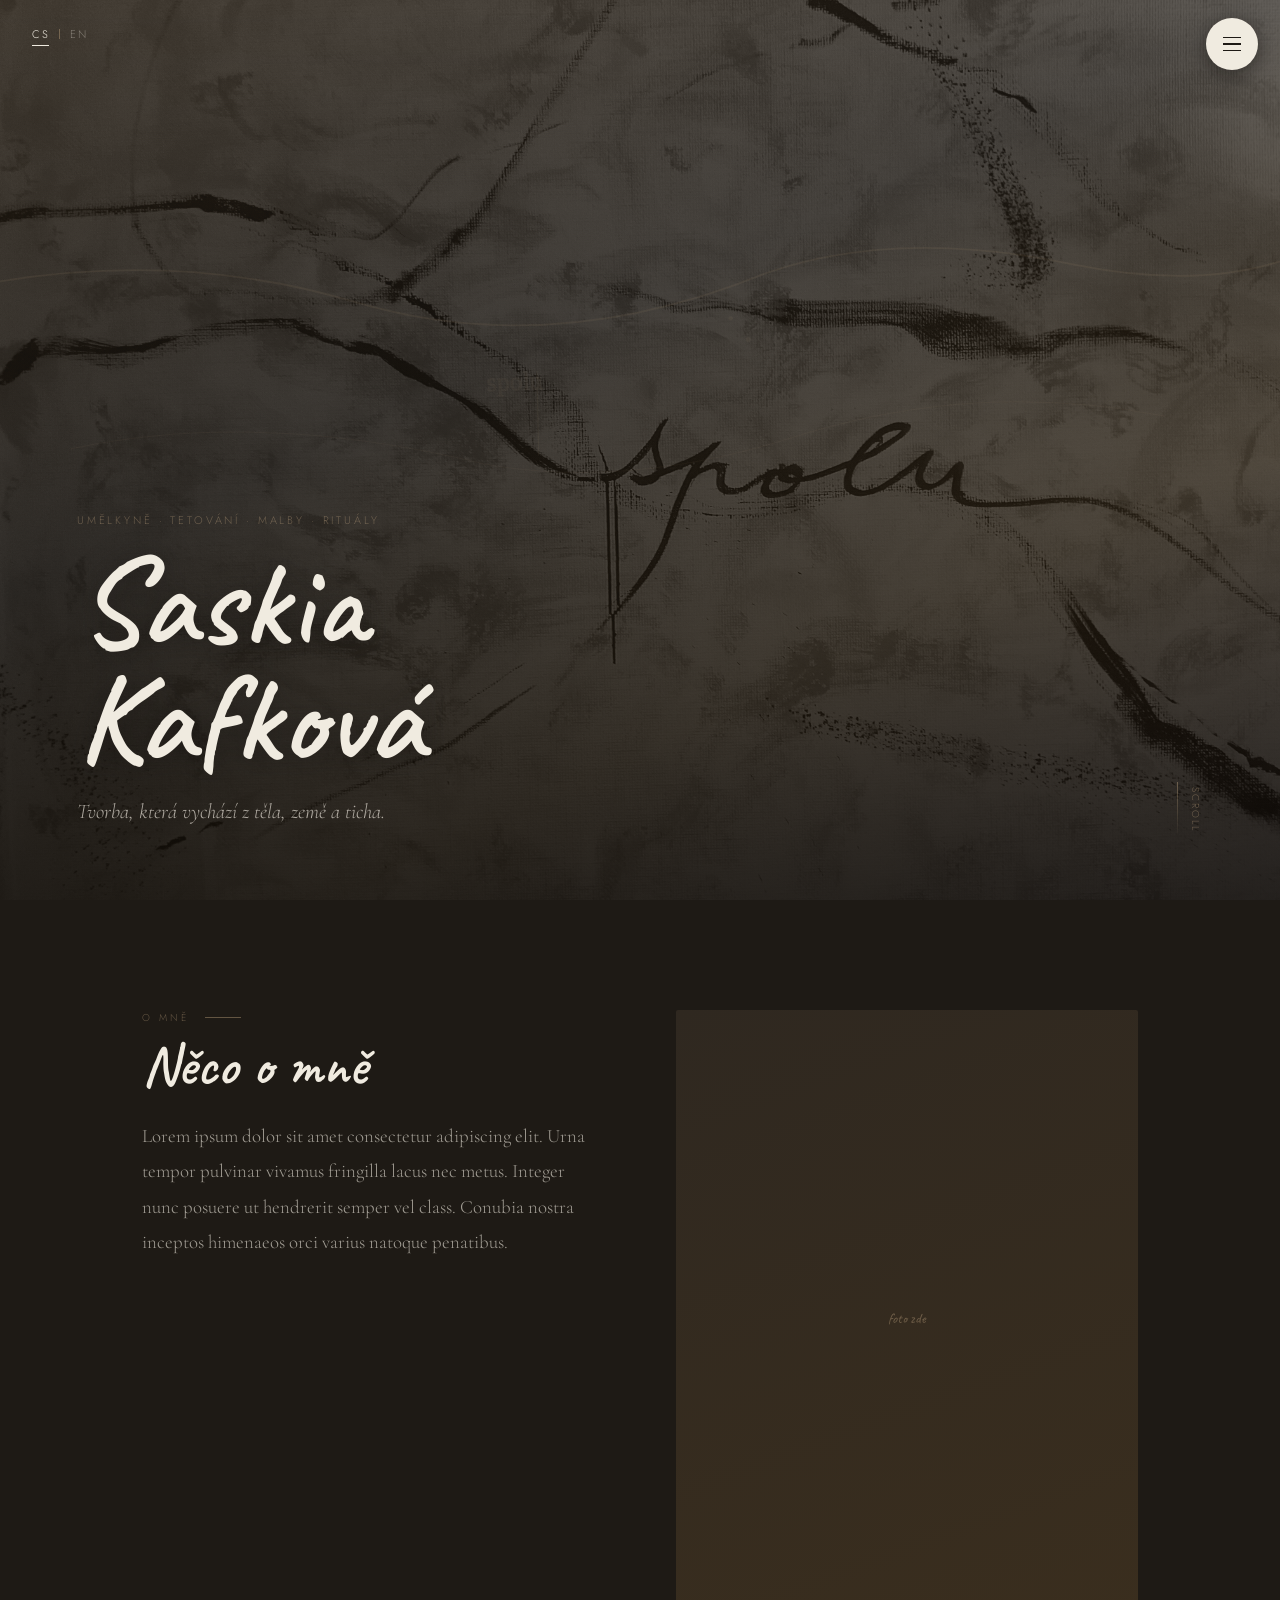
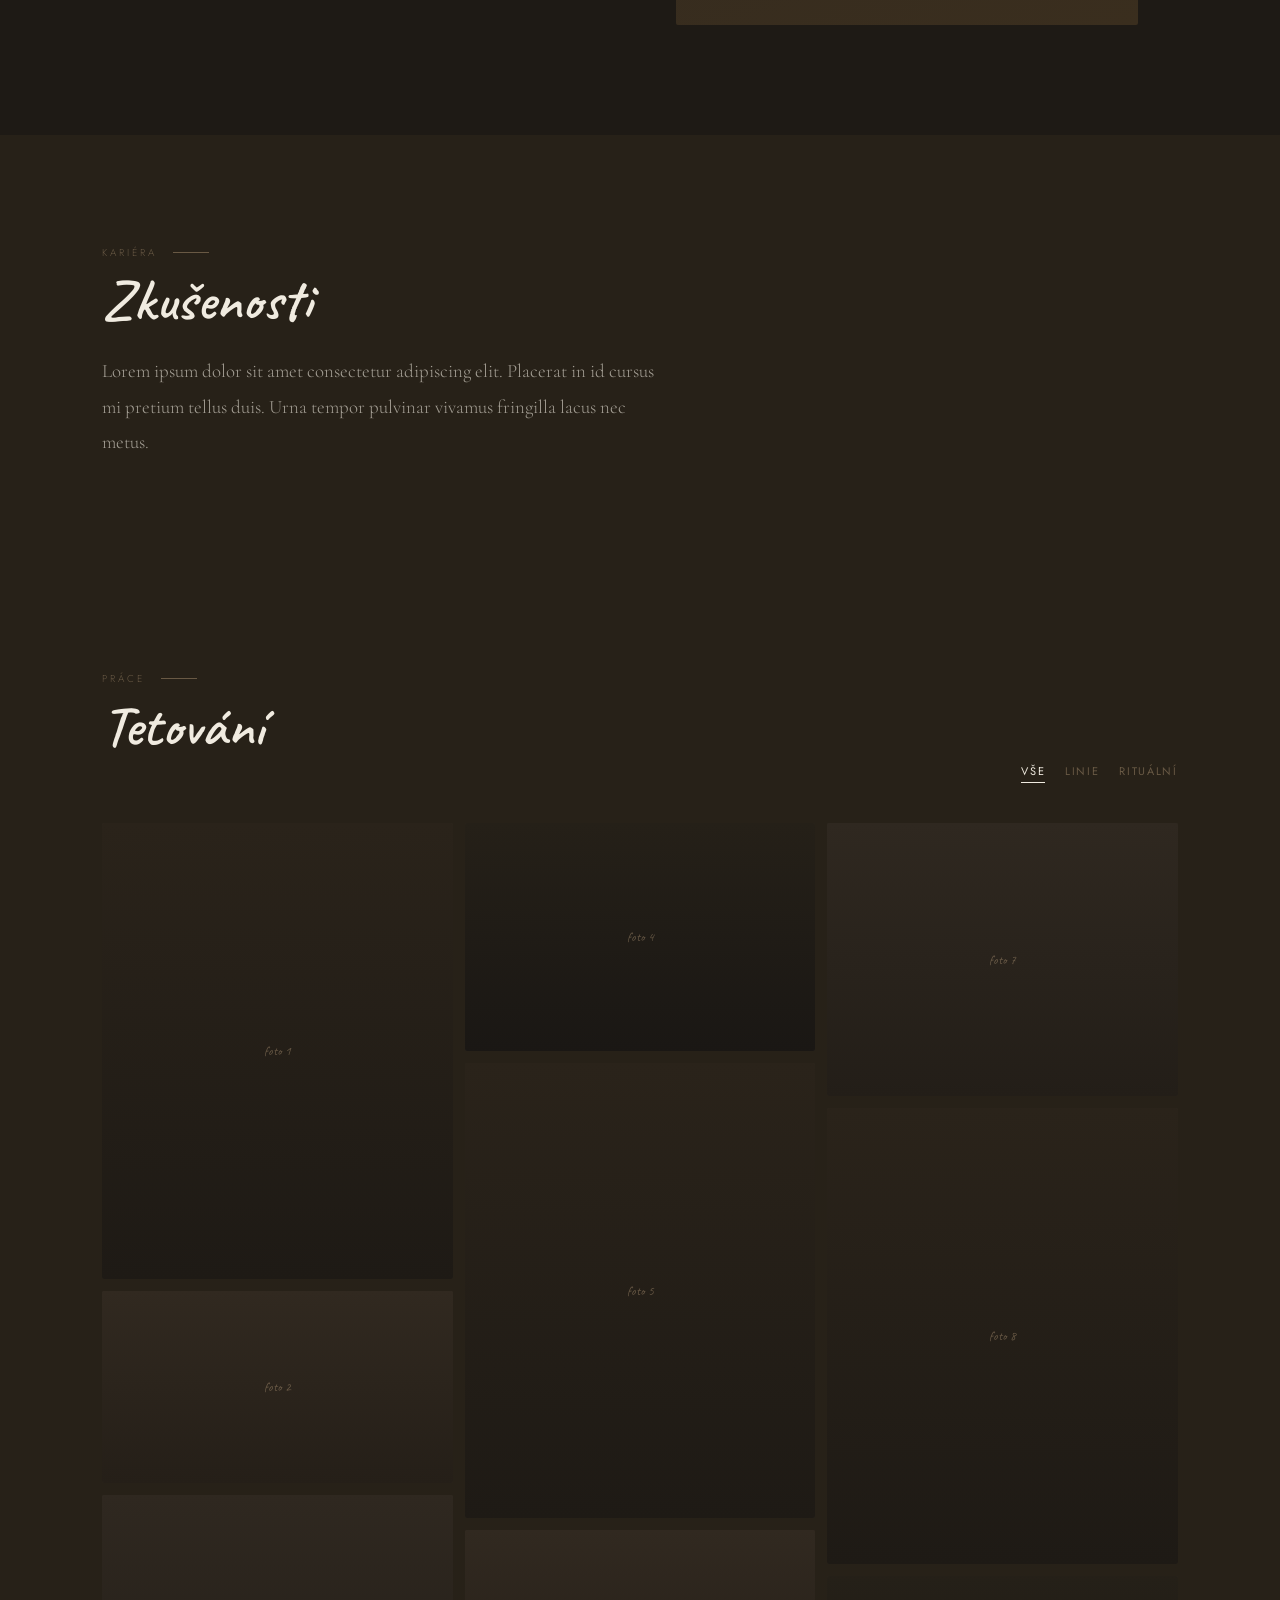
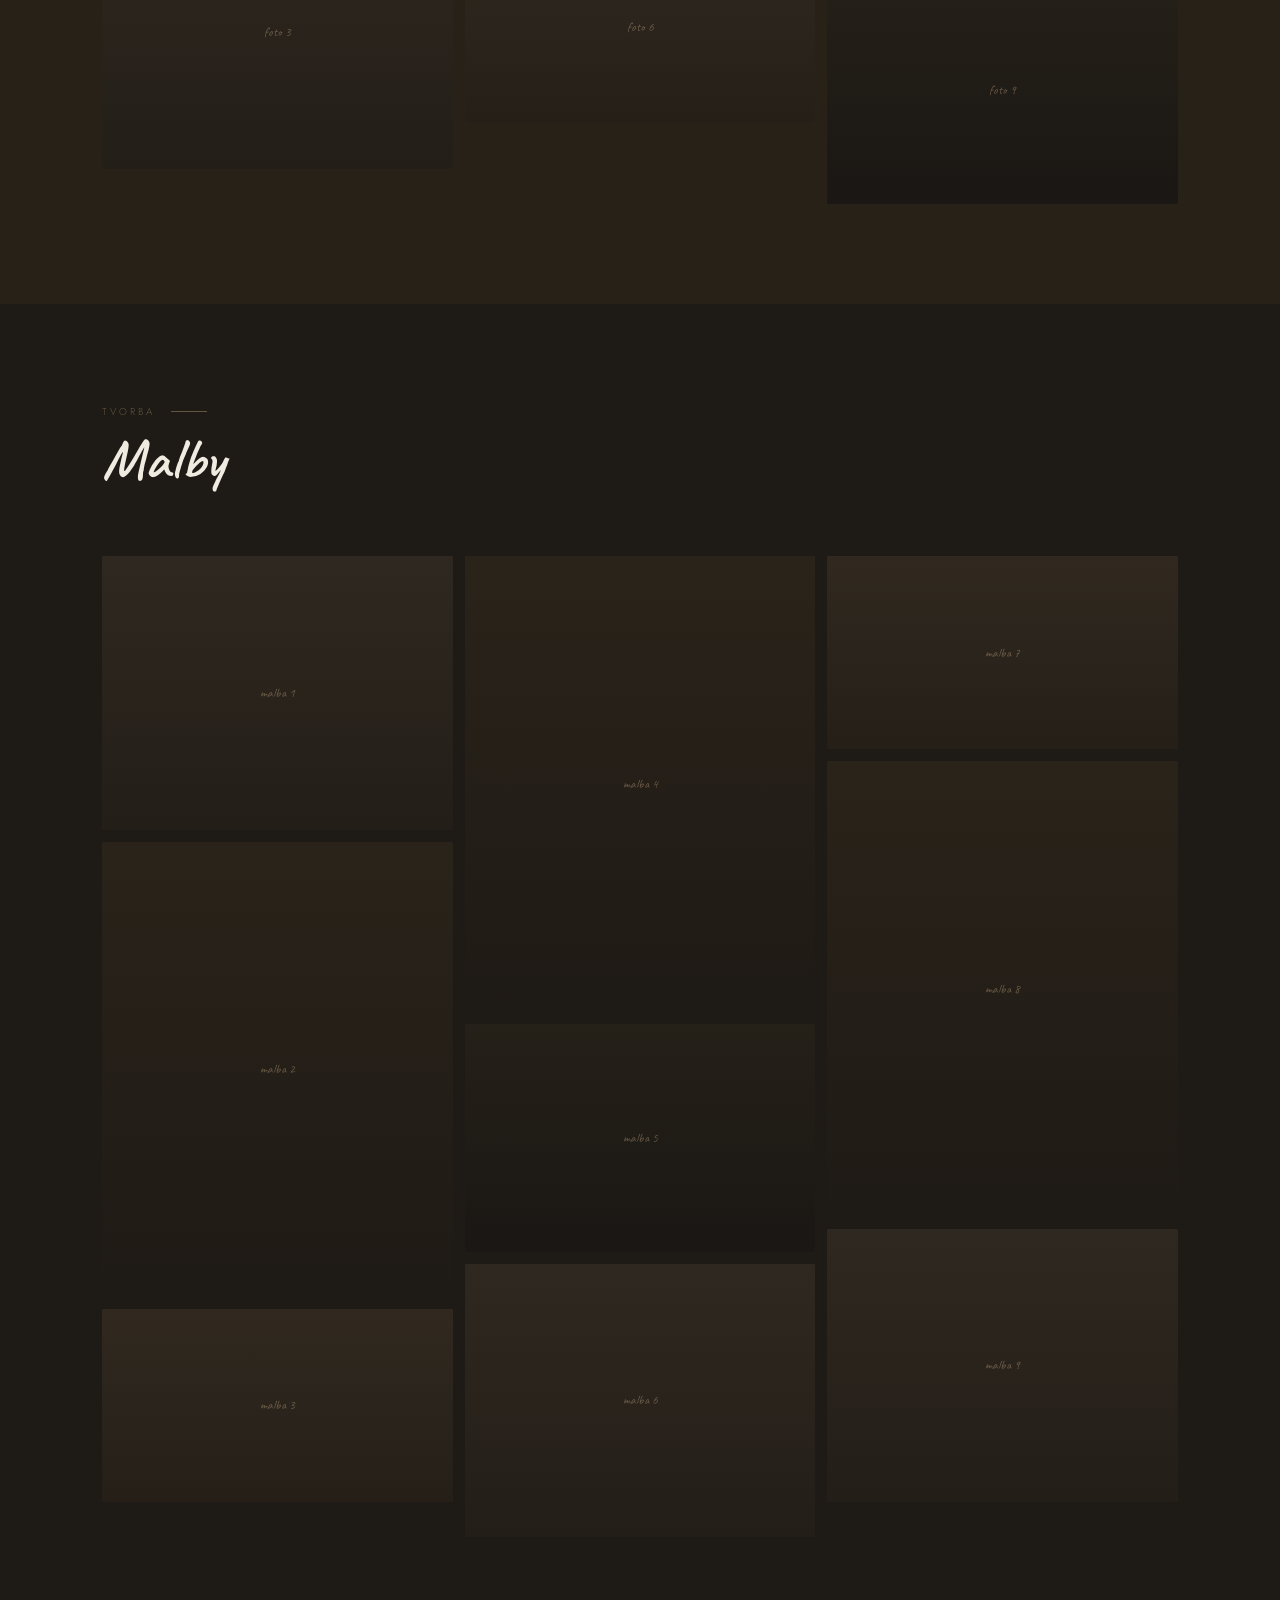
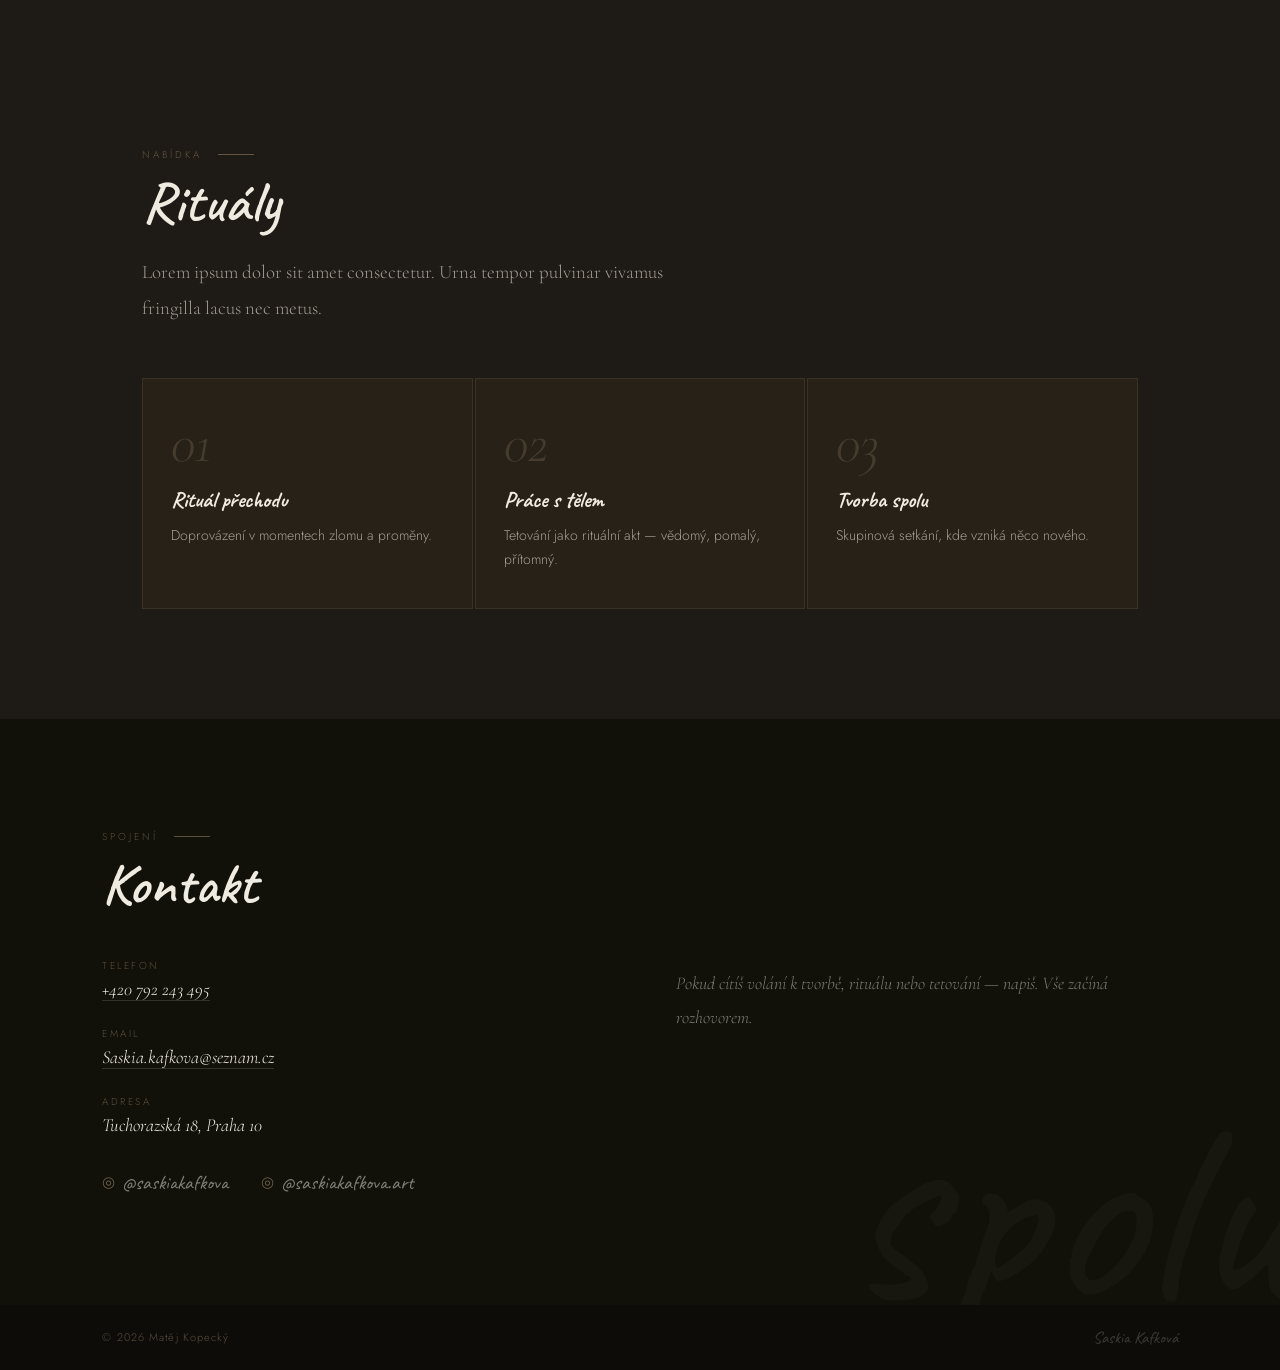
==== commit b0dd8eac: "v2 mobilni verze komplet overhaul hero desktop cardstack mobile" ====
--- a/index.html
+++ b/index.html
@@ -4,352 +4,285 @@
 <meta charset="UTF-8">
 <meta name="viewport" content="width=device-width, initial-scale=1.0">
 <meta name="description" content="Saskia Kafková — umělkyně, tetování, malby, rituály.">
+<link rel="preconnect" href="https://fonts.googleapis.com">
+<link rel="preconnect" href="https://fonts.gstatic.com" crossorigin>
 <title>Saskia Kafková</title>
 <link href="https://fonts.googleapis.com/css2?family=Cormorant+Garamond:ital,wght@0,300;0,400;1,300;1,400&family=Caveat:wght@400;600&family=Jost:wght@200;300;400&display=swap" rel="stylesheet">
-    <link rel="preconnect" href="https://fonts.googleapis.com">
-    <link rel="preconnect" href="https://fonts.gstatic.com" crossorigin>
 <style>
-/* ─────────────────────────────────────────
-   TOKENS — desktop defaults
-───────────────────────────────────────── */
+/* ═══════════════════════════════════════════
+   DESIGN TOKENS — dark warm palette everywhere
+═══════════════════════════════════════════ */
 :root{
-  --ink:#1a1410;
-  --ink-light:#2d2520;
-  --canvas:#f0ebe0;
-  --canvas-warm:#e8e0d0;
-  --canvas-dark:#d4cbb8;
-  --sepia:#8b7355;
-  --sepia-light:#c4a882;
-  --nav-size:52px;
-  /* hero text colours — desktop: dark on light bg */
-  --hero-name-color:var(--ink);
-  --hero-tag-color:var(--sepia);
-  --hero-eye-color:var(--sepia);
+  --bg:          #1e1a15;
+  --bg-surface:  #272118;
+  --bg-surface2: #2f2820;
+  --bg-contact:  #111009;
+  --bg-footer:   #0e0c09;
+  --ink:         #f0ebe0;
+  --ink-muted:   rgba(240,235,224,.62);
+  --gold:        #c4a882;
+  --gold-dim:    rgba(196,168,130,.42);
+  --border:      rgba(196,168,130,.12);
+  --nav-size:    52px;
+  --safe-bottom: env(safe-area-inset-bottom,16px);
 }
 
-/* ─────────────────────────────────────────
+/* ═══════════════════════════════════════════
    RESET
-───────────────────────────────────────── */
+═══════════════════════════════════════════ */
 *,*::before,*::after{box-sizing:border-box;margin:0;padding:0;-webkit-tap-highlight-color:transparent}
 html{scroll-behavior:smooth;height:100%}
-body{background:var(--canvas);color:var(--ink);font-family:'Jost',sans-serif;font-weight:300;overflow-x:hidden;min-height:100%}
-
-/* ─────────────────────────────────────────
+body{background:var(--bg);color:var(--ink);font-family:'Jost',sans-serif;font-weight:300;overflow-x:hidden;min-height:100%}
+
+/* ═══════════════════════════════════════════
    LANG TOGGLE
-───────────────────────────────────────── */
-.lang-toggle{position:fixed;top:24px;left:28px;z-index:1000;display:flex;gap:4px;align-items:center}
-.lang-btn{font-family:'Jost',sans-serif;font-weight:300;font-size:11px;letter-spacing:.12em;text-transform:uppercase;color:var(--ink);background:none;border:none;cursor:pointer;padding:4px 6px;opacity:.45;transition:opacity .3s;position:relative}
+═══════════════════════════════════════════ */
+.lang-toggle{position:fixed;top:22px;left:26px;z-index:1000;display:flex;gap:4px;align-items:center}
+.lang-btn{font-family:'Jost',sans-serif;font-weight:300;font-size:11px;letter-spacing:.14em;text-transform:uppercase;color:var(--ink);background:none;border:none;cursor:pointer;padding:4px 6px;opacity:.38;transition:opacity .3s;position:relative}
 .lang-btn.active{opacity:1}
 .lang-btn.active::after{content:'';position:absolute;bottom:0;left:6px;right:6px;height:1px;background:var(--ink)}
-.lang-divider{width:1px;height:10px;background:var(--sepia-light)}
-
-/* ─────────────────────────────────────────
-   DESKTOP NAV — full-screen ink overlay
-───────────────────────────────────────── */
-.nav-trigger{position:fixed;top:20px;right:24px;z-index:1001;width:var(--nav-size);height:var(--nav-size);background:var(--ink);border-radius:50%;cursor:pointer;border:none;display:flex;align-items:center;justify-content:center;transition:transform .4s cubic-bezier(.34,1.56,.64,1);box-shadow:0 4px 20px rgba(26,20,16,.3)}
+.lang-divider{width:1px;height:10px;background:var(--gold-dim)}
+
+/* ═══════════════════════════════════════════
+   DESKTOP NAV — ink-circle reveal
+═══════════════════════════════════════════ */
+.nav-trigger{position:fixed;top:18px;right:22px;z-index:1001;width:var(--nav-size);height:var(--nav-size);background:var(--ink);border-radius:50%;cursor:pointer;border:none;display:flex;align-items:center;justify-content:center;transition:transform .4s cubic-bezier(.34,1.56,.64,1);box-shadow:0 4px 20px rgba(8,6,4,.5)}
 .nav-trigger:hover{transform:scale(1.1)}
 .nav-trigger .lines{display:flex;flex-direction:column;gap:5px}
-.nav-trigger .lines span{display:block;width:18px;height:1.5px;background:var(--canvas);transition:all .4s cubic-bezier(.23,1,.32,1);transform-origin:center}
+.nav-trigger .lines span{display:block;width:18px;height:1.5px;background:var(--bg);transition:all .4s cubic-bezier(.23,1,.32,1);transform-origin:center}
 .nav-open .nav-trigger .lines span:nth-child(1){transform:translateY(6.5px) rotate(45deg)}
 .nav-open .nav-trigger .lines span:nth-child(2){opacity:0;transform:scaleX(0)}
 .nav-open .nav-trigger .lines span:nth-child(3){transform:translateY(-6.5px) rotate(-45deg)}
 .nav-overlay{position:fixed;inset:0;z-index:999;display:flex;align-items:center;justify-content:flex-end;pointer-events:none}
-.nav-overlay::before{content:'';position:absolute;top:20px;right:24px;width:var(--nav-size);height:var(--nav-size);background:var(--ink);border-radius:50%;transform:scale(0);transition:transform .7s cubic-bezier(.77,0,.175,1)}
+.nav-overlay::before{content:'';position:absolute;top:18px;right:22px;width:var(--nav-size);height:var(--nav-size);background:var(--bg-surface);border-radius:50%;transform:scale(0);transition:transform .7s cubic-bezier(.77,0,.175,1)}
 .nav-open .nav-overlay{pointer-events:all}
 .nav-open .nav-overlay::before{transform:scale(50)}
 .nav-links{position:relative;z-index:2;padding-right:80px;display:flex;flex-direction:column;gap:6px;align-items:flex-end;opacity:0;transform:translateX(20px);transition:opacity .2s,transform .3s}
 .nav-open .nav-links{opacity:1;transform:translateX(0);transition:opacity .4s .4s,transform .4s .4s}
-.nav-links a{font-family:'Cormorant Garamond',serif;font-size:clamp(2rem,5vw,3.8rem);font-weight:300;font-style:italic;color:var(--canvas);text-decoration:none;line-height:1.2;transition:color .3s;display:block;position:relative}
-.nav-links a::after{content:'';position:absolute;bottom:2px;left:0;width:0;height:1px;background:var(--sepia-light);transition:width .4s}
+.nav-links a{font-family:'Cormorant Garamond',serif;font-size:clamp(2rem,5vw,3.8rem);font-weight:300;font-style:italic;color:var(--ink);text-decoration:none;line-height:1.2;transition:color .3s;display:block;position:relative}
+.nav-links a::after{content:'';position:absolute;bottom:2px;left:0;width:0;height:1px;background:var(--gold);transition:width .4s}
+.nav-links a:hover{color:var(--gold)}
 .nav-links a:hover::after{width:100%}
 
-/* ─────────────────────────────────────────
+/* ═══════════════════════════════════════════
    HERO
-───────────────────────────────────────── */
+═══════════════════════════════════════════ */
 .hero{position:relative;height:100vh;min-height:580px;display:flex;flex-direction:column;justify-content:flex-end;padding:0 6vw 8vh;overflow:hidden}
 .hero-bg{position:absolute;inset:0;overflow:hidden}
-.hero-bg-inner{width:100%;height:100%;background:linear-gradient(135deg,#e8dfc8 0%,#d4c9b0 25%,#ede5d0 50%,#c8bfa8 75%,#ddd5c0 100%);position:relative}
-/* actual background photo when present */
-.hero-bg-photo{position:absolute;inset:0;background-image:url('images/Background/Spolu.jpeg');background-size:cover;background-position:center 30%;opacity:.55;mix-blend-mode:multiply}
-/* veil ensures text legibility on any bg */
-.hero-veil{position:absolute;inset:0;background:linear-gradient(to top,rgba(26,20,16,.38) 0%,rgba(26,20,16,.08) 50%,transparent 100%)}
-.hero-ink{position:absolute;inset:0;pointer-events:none}
+.hero-bg-inner{width:100%;height:100%;background:linear-gradient(155deg,#2a231a 0%,#1e1a15 40%,#2e2518 70%,#1a1410 100%);position:relative}
+.hero-bg-photo{position:absolute;inset:0;background-image:url('images/Background/Spolu.jpeg');background-size:cover;background-position:center 30%;opacity:.32;mix-blend-mode:luminosity}
+.hero-veil{position:absolute;inset:0;background:linear-gradient(to top,rgba(8,6,4,.65) 0%,rgba(8,6,4,.2) 50%,transparent 100%)}
+.hero-ink-svg{position:absolute;inset:0;pointer-events:none}
 .hero-content{position:relative;z-index:2}
-.hero-eyebrow{font-size:11px;letter-spacing:.25em;text-transform:uppercase;color:var(--hero-eye-color);margin-bottom:16px;opacity:0;animation:fadeUp 1s .3s forwards}
-.hero-name{font-family:'Caveat',cursive;font-size:clamp(3.5rem,10vw,8rem);font-weight:600;line-height:.9;color:var(--hero-name-color);margin-bottom:20px;opacity:0;animation:fadeUp 1s .5s forwards}
-.hero-tagline{font-family:'Cormorant Garamond',serif;font-size:clamp(1rem,2vw,1.3rem);font-style:italic;color:var(--hero-tag-color);max-width:380px;line-height:1.6;opacity:0;animation:fadeUp 1s .7s forwards}
+.hero-eyebrow{font-size:11px;letter-spacing:.26em;text-transform:uppercase;color:var(--gold-dim);margin-bottom:16px;opacity:0;animation:fadeUp 1s .3s forwards}
+.hero-name{font-family:'Caveat',cursive;font-size:clamp(3.5rem,10vw,8rem);font-weight:600;line-height:.9;color:var(--ink);margin-bottom:20px;text-shadow:0 2px 30px rgba(8,6,4,.35);opacity:0;animation:fadeUp 1s .5s forwards}
+.hero-tagline{font-family:'Cormorant Garamond',serif;font-size:clamp(1rem,2vw,1.3rem);font-style:italic;color:rgba(240,235,224,.68);max-width:380px;line-height:1.6;opacity:0;animation:fadeUp 1s .7s forwards}
 .scroll-hint{position:absolute;bottom:7vh;right:6vw;z-index:2;display:flex;align-items:center;gap:10px;opacity:0;animation:fadeIn 1s 1.2s forwards}
-.scroll-hint span{font-size:10px;letter-spacing:.2em;text-transform:uppercase;color:var(--sepia);writing-mode:vertical-rl}
-.scroll-line{width:1px;height:55px;background:linear-gradient(to bottom,var(--sepia-light),transparent);animation:pulse 2s 1.5s infinite}
-
+.scroll-hint span{font-size:10px;letter-spacing:.2em;text-transform:uppercase;color:var(--gold-dim);writing-mode:vertical-rl}
+.scroll-line{width:1px;height:55px;background:linear-gradient(to bottom,var(--gold-dim),transparent);animation:pulse 2s 1.5s infinite}
 @keyframes fadeUp{from{opacity:0;transform:translateY(20px)}to{opacity:1;transform:translateY(0)}}
 @keyframes fadeIn{from{opacity:0}to{opacity:1}}
 @keyframes pulse{0%,100%{opacity:1;transform:scaleY(1)}50%{opacity:.4;transform:scaleY(.6)}}
 
-/* ─────────────────────────────────────────
-   SECTIONS — desktop
-───────────────────────────────────────── */
+/* ═══════════════════════════════════════════
+   SECTION PRIMITIVES
+═══════════════════════════════════════════ */
 .section{padding:clamp(60px,10vw,110px) clamp(24px,8vw,140px);max-width:1200px;margin:0 auto}
-.section-label{font-size:10px;letter-spacing:.3em;text-transform:uppercase;color:var(--sepia-light);margin-bottom:12px;display:flex;align-items:center;gap:16px}
-.section-label::after{content:'';flex:0 0 36px;height:1px;background:var(--sepia-light)}
+.section-label{font-size:10px;letter-spacing:.3em;text-transform:uppercase;color:var(--gold-dim);margin-bottom:12px;display:flex;align-items:center;gap:16px}
+.section-label::after{content:'';flex:0 0 36px;height:1px;background:var(--gold-dim)}
 .sec-h2{font-family:'Caveat',cursive;font-size:clamp(2.2rem,5vw,3.6rem);font-weight:600;line-height:1;color:var(--ink);margin-bottom:24px}
-.body-text{font-family:'Cormorant Garamond',serif;font-size:clamp(1rem,1.5vw,1.15rem);line-height:1.85;color:var(--ink-light);max-width:540px}
-
-/* ABOUT */
+.body-text{font-family:'Cormorant Garamond',serif;font-size:clamp(1rem,1.5vw,1.18rem);line-height:1.88;color:var(--ink-muted);max-width:560px}
+
+/* ═══════════════════════════════════════════
+   ABOUT
+═══════════════════════════════════════════ */
 .about-grid{display:grid;grid-template-columns:1fr 1fr;gap:72px;align-items:start}
-.about-img{position:relative;aspect-ratio:3/4;background:var(--canvas-dark);overflow:hidden;border-radius:2px}
-.about-img::before{content:'';position:absolute;top:-8px;right:-8px;width:100%;height:100%;border:1px solid var(--sepia-light);opacity:.35;z-index:-1}
-.about-img-inner{width:100%;height:100%;background:linear-gradient(160deg,#d8cfbc,#c4a882);display:flex;align-items:center;justify-content:center;font-family:'Caveat',cursive;font-size:.9rem;color:var(--canvas);opacity:.5}
+.about-img{position:relative;aspect-ratio:3/4;background:var(--bg-surface);overflow:hidden;border-radius:2px}
+.about-img::before{content:'';position:absolute;top:-8px;right:-8px;width:100%;height:100%;border:1px solid var(--gold-dim);opacity:.5;z-index:-1}
+.about-img-ph{width:100%;height:100%;background:linear-gradient(160deg,#2f2820,#3a2e1e);display:flex;align-items:center;justify-content:center;font-family:'Caveat',cursive;font-size:.9rem;color:var(--gold-dim)}
 .about-img img{width:100%;height:100%;object-fit:cover}
 
-/* EXPERIENCE */
-.exp-section{background:var(--canvas-warm);padding:clamp(60px,10vw,110px) clamp(24px,8vw,140px)}
+/* ═══════════════════════════════════════════
+   EXPERIENCE
+═══════════════════════════════════════════ */
+.exp-section{background:var(--bg-surface);padding:clamp(60px,10vw,110px) clamp(24px,8vw,140px)}
 .exp-inner{max-width:1200px;margin:0 auto}
 
-/* GALLERY — masonry (desktop) */
-.gallery-wrap{padding:clamp(60px,8vw,100px) 0;background:var(--canvas-warm)}
-.gallery-wrap.light{background:var(--canvas)}
+/* ═══════════════════════════════════════════
+   GALLERY SHARED
+═══════════════════════════════════════════ */
+.gallery-wrap{padding:clamp(60px,8vw,100px) 0;background:var(--bg-surface)}
+.gallery-wrap.light{background:var(--bg)}
 .gallery-header{padding:0 clamp(24px,8vw,140px);margin-bottom:44px;display:flex;justify-content:space-between;align-items:flex-end;flex-wrap:wrap;gap:16px}
 .gallery-filters{display:flex;gap:20px}
-.fbtn{font-size:11px;letter-spacing:.15em;text-transform:uppercase;color:var(--sepia);background:none;border:none;cursor:pointer;padding:0;position:relative;transition:color .3s;font-family:'Jost',sans-serif}
+.fbtn{font-size:11px;letter-spacing:.15em;text-transform:uppercase;color:var(--gold-dim);background:none;border:none;cursor:pointer;padding:0;position:relative;transition:color .3s;font-family:'Jost',sans-serif}
 .fbtn.on{color:var(--ink)}
 .fbtn.on::after{content:'';position:absolute;bottom:-4px;left:0;right:0;height:1px;background:var(--ink)}
-.masonry{padding:0 clamp(24px,8vw,140px);columns:3;column-gap:14px}
-.mitem{break-inside:avoid;margin-bottom:14px;position:relative;overflow:hidden;cursor:pointer;background:var(--canvas-dark)}
-.mitem:hover .mimg-inner{transform:scale(1.04);filter:sepia(0%)}
-.mimg-inner{width:100%;display:block;transition:transform .6s cubic-bezier(.23,1,.32,1),filter .4s;filter:sepia(12%)}
+
+/* ── MASONRY (desktop + tablet) ── */
+.masonry{padding:0 clamp(24px,8vw,140px);columns:3;column-gap:12px}
+.mitem{break-inside:avoid;margin-bottom:12px;position:relative;overflow:hidden;cursor:pointer;background:var(--bg-surface2);border-radius:2px}
+.mitem:hover .mimg-inner{transform:scale(1.04);filter:brightness(1.08)}
+.mimg-inner{width:100%;display:block;transition:transform .6s cubic-bezier(.23,1,.32,1),filter .4s}
 .mimg-inner img{width:100%;display:block;object-fit:cover}
-.mov{position:absolute;inset:0;background:rgba(26,20,16,0);display:flex;align-items:flex-end;padding:18px;transition:background .4s}
-.mitem:hover .mov{background:rgba(26,20,16,.32)}
-.mlabel{font-family:'Caveat',cursive;font-size:1rem;color:var(--canvas);opacity:0;transform:translateY(8px);transition:opacity .3s,transform .3s}
+.mov{position:absolute;inset:0;background:rgba(8,6,4,0);display:flex;align-items:flex-end;padding:18px;transition:background .4s}
+.mitem:hover .mov{background:rgba(8,6,4,.45)}
+.mlabel{font-family:'Caveat',cursive;font-size:1rem;color:var(--ink);opacity:0;transform:translateY(8px);transition:opacity .3s,transform .3s}
 .mitem:hover .mlabel{opacity:1;transform:translateY(0)}
-/* placeholders */
-.ph-tall{width:100%;padding-bottom:130%;background:linear-gradient(180deg,#cfc5b0,#b8a890);position:relative}
-.ph-med{width:100%;padding-bottom:78%;background:linear-gradient(180deg,#d8d0bc,#c4b89e);position:relative}
-.ph-short{width:100%;padding-bottom:58%;background:linear-gradient(180deg,#e0d8c4,#ccc0a8);position:relative}
-.ph-lbl{position:absolute;inset:0;display:flex;align-items:center;justify-content:center;font-family:'Caveat',cursive;font-size:.8rem;color:var(--sepia);opacity:.45}
-
-/* RITUALS */
+
+/*
+  ── PLACEHOLDER SHAPES ──
+  To swap in a real photo, replace:
+    <div class="ph-tall"><div class="ph-lbl">…</div></div>
+  with:
+    <img src="images/yourphoto.webp" alt="…" loading="lazy">
+  inside the same .mimg-inner div. Keep .mov and .mlabel untouched.
+  To add more images, duplicate any .mitem block.
+*/
+.ph-tall {width:100%;padding-bottom:130%;background:linear-gradient(180deg,#2a231a,#1e1a15);position:relative}
+.ph-med  {width:100%;padding-bottom:78%; background:linear-gradient(180deg,#2f2820,#231e18);position:relative}
+.ph-wide {width:100%;padding-bottom:65%; background:linear-gradient(180deg,#252018,#1a1714);position:relative}
+.ph-short{width:100%;padding-bottom:55%; background:linear-gradient(180deg,#312920,#251f18);position:relative}
+.ph-lbl{position:absolute;inset:0;display:flex;align-items:center;justify-content:center;font-family:'Caveat',cursive;font-size:.8rem;color:var(--gold-dim)}
+
+/* ═══════════════════════════════════════════
+   RITUALS
+═══════════════════════════════════════════ */
 .rituals-grid{display:grid;grid-template-columns:repeat(3,1fr);gap:2px;margin-top:52px}
-.rcard{background:var(--canvas-warm);padding:36px 28px;border:1px solid rgba(139,115,85,.1);transition:background .4s}
-.rcard:hover{background:var(--canvas-dark)}
-.rnum{font-family:'Cormorant Garamond',serif;font-size:3.5rem;font-style:italic;color:var(--sepia-light);opacity:.28;line-height:1;margin-bottom:14px}
+.rcard{background:var(--bg-surface);padding:36px 28px;border:1px solid var(--border);transition:background .4s;position:relative;overflow:hidden}
+.rcard::before{content:'';position:absolute;left:0;top:0;bottom:0;width:2px;background:var(--gold);transform:scaleY(0);transform-origin:top;transition:transform .4s cubic-bezier(.23,1,.32,1)}
+.rcard:hover{background:var(--bg-surface2)}
+.rcard:hover::before,.rcard:active::before{transform:scaleY(1)}
+.rnum{font-family:'Cormorant Garamond',serif;font-size:3.5rem;font-style:italic;color:var(--gold);opacity:.2;line-height:1;margin-bottom:14px}
 .rcard h3{font-family:'Caveat',cursive;font-size:1.4rem;color:var(--ink);margin-bottom:10px}
-.rcard p{font-size:.88rem;color:var(--sepia);line-height:1.7;font-family:'Jost',sans-serif;font-weight:300}
-
-/* CONTACT */
-.contact-sec{padding:clamp(60px,10vw,110px) clamp(24px,8vw,140px);background:var(--ink);color:var(--canvas);position:relative;overflow:hidden}
-.contact-sec::before{content:'spolu';font-family:'Caveat',cursive;font-size:clamp(7rem,22vw,20rem);color:rgba(240,235,224,.04);position:absolute;right:-1vw;bottom:-.15em;line-height:1;pointer-events:none;user-select:none}
-.contact-sec .section-label{color:var(--sepia-light);opacity:.45}
-.contact-sec .sec-h2{color:var(--canvas)}
+.rcard p{font-size:.88rem;color:var(--ink-muted);line-height:1.7;font-family:'Jost',sans-serif;font-weight:300}
+
+/* ═══════════════════════════════════════════
+   CONTACT
+═══════════════════════════════════════════ */
+.contact-sec{padding:clamp(60px,10vw,110px) clamp(24px,8vw,140px);background:var(--bg-contact);position:relative;overflow:hidden}
+.contact-sec::before{content:'spolu';font-family:'Caveat',cursive;font-size:clamp(7rem,22vw,20rem);color:rgba(240,235,224,.025);position:absolute;right:-1vw;bottom:-.15em;line-height:1;pointer-events:none;user-select:none}
 .cgrid{display:grid;grid-template-columns:1fr 1fr;gap:72px;margin-top:44px}
-.clabel{font-size:10px;letter-spacing:.25em;text-transform:uppercase;color:var(--sepia-light);opacity:.55;display:block;margin-bottom:5px;font-family:'Jost',sans-serif}
-.cval{font-family:'Cormorant Garamond',serif;font-size:1.15rem;font-style:italic;color:var(--canvas);display:block;margin-bottom:26px}
-.cval a{color:var(--canvas);text-decoration:none;border-bottom:1px solid rgba(240,235,224,.2);transition:border-color .3s}
-.cval a:hover{border-color:var(--sepia-light)}
-.ig-handle{font-family:'Caveat',cursive;font-size:1.25rem;color:var(--canvas);text-decoration:none;opacity:.55;transition:opacity .3s;display:inline-flex;align-items:center;gap:7px;margin-right:28px;margin-top:8px}
-.ig-handle:hover{opacity:1}
-.ig-handle::before{content:'◎';font-size:.75em;color:var(--sepia-light)}
-.contact-quote{font-family:'Cormorant Garamond',serif;font-size:1.12rem;font-style:italic;color:var(--canvas);opacity:.58;line-height:1.9;margin-top:8px}
-
-/* FOOTER */
-footer{background:var(--ink-light, #2d2520);padding:22px clamp(24px,8vw,140px);display:flex;justify-content:space-between;align-items:center}
-.fcopy{font-size:11px;letter-spacing:.1em;color:var(--sepia);opacity:.45;font-family:'Jost',sans-serif}
-.fname{font-family:'Caveat',cursive;font-size:1.05rem;color:var(--canvas);opacity:.25}
-
-/* LIGHTBOX */
-.lightbox{position:fixed;inset:0;z-index:2000;background:rgba(8,6,4,.96);display:flex;align-items:center;justify-content:center;opacity:0;pointer-events:none;transition:opacity .4s}
+.clabel{font-size:10px;letter-spacing:.25em;text-transform:uppercase;color:var(--gold-dim);display:block;margin-bottom:5px;font-family:'Jost',sans-serif}
+.cval{font-family:'Cormorant Garamond',serif;font-size:1.15rem;font-style:italic;color:var(--ink);display:block;margin-bottom:26px}
+.cval a{color:var(--ink);text-decoration:none;border-bottom:1px solid rgba(240,235,224,.15);transition:border-color .3s}
+.cval a:hover{border-color:var(--gold)}
+.ig-handle{font-family:'Caveat',cursive;font-size:1.25rem;color:var(--ink);text-decoration:none;opacity:.5;transition:opacity .3s;display:inline-flex;align-items:center;gap:7px;margin-right:28px;margin-top:8px}
+.ig-handle:hover,.ig-handle:active{opacity:1}
+.ig-handle::before{content:'◎';font-size:.75em;color:var(--gold)}
+.contact-quote{font-family:'Cormorant Garamond',serif;font-size:1.12rem;font-style:italic;color:var(--ink);opacity:.48;line-height:1.9;margin-top:8px}
+
+/* ═══════════════════════════════════════════
+   FOOTER
+═══════════════════════════════════════════ */
+footer{background:var(--bg-footer);padding:22px clamp(24px,8vw,140px);display:flex;justify-content:space-between;align-items:center}
+.fcopy{font-size:11px;letter-spacing:.1em;color:var(--gold-dim);font-family:'Jost',sans-serif}
+.fname{font-family:'Caveat',cursive;font-size:1.05rem;color:var(--ink);opacity:.2}
+
+/* ═══════════════════════════════════════════
+   LIGHTBOX
+═══════════════════════════════════════════ */
+.lightbox{position:fixed;inset:0;z-index:2000;background:rgba(8,6,4,.97);display:flex;align-items:center;justify-content:center;opacity:0;pointer-events:none;transition:opacity .4s}
 .lightbox.on{opacity:1;pointer-events:all}
 .lightbox img{max-width:88vw;max-height:86vh;object-fit:contain;transform:scale(.94);transition:transform .4s cubic-bezier(.23,1,.32,1);border-radius:2px}
 .lightbox.on img{transform:scale(1)}
-.lb-close{position:absolute;top:26px;right:30px;font-size:11px;letter-spacing:.2em;text-transform:uppercase;color:var(--canvas);opacity:.4;cursor:pointer;background:none;border:none;font-family:'Jost',sans-serif;transition:opacity .3s}
+.lb-close{position:absolute;top:26px;right:30px;font-size:11px;letter-spacing:.2em;text-transform:uppercase;color:var(--ink);opacity:.35;cursor:pointer;background:none;border:none;font-family:'Jost',sans-serif;transition:opacity .3s}
 .lb-close:hover{opacity:1}
 
-/* REVEAL */
+/* ═══════════════════════════════════════════
+   REVEAL
+═══════════════════════════════════════════ */
 .reveal{opacity:0;transform:translateY(28px);transition:opacity .8s,transform .8s}
 .reveal.vis{opacity:1;transform:translateY(0)}
 
-/* ─────────────────────────────────────────
-   TABLET breakpoint
-───────────────────────────────────────── */
+/* ═══════════════════════════════════════════
+   TABLET  ≤ 860px
+═══════════════════════════════════════════ */
 @media(max-width:860px){
   .about-grid{grid-template-columns:1fr;gap:36px}
   .about-img{aspect-ratio:4/3}
-  .rituals-grid{grid-template-columns:1fr}
+  .rituals-grid{grid-template-columns:1fr;gap:2px}
+  .rcard:first-child{border-radius:10px 10px 0 0}
+  .rcard:last-child{border-radius:0 0 10px 10px}
   .masonry{columns:2}
   .cgrid{grid-template-columns:1fr;gap:28px}
   footer{flex-direction:column;gap:6px;text-align:center}
 }
 
-/* ─────────────────────────────────────────
-   MOBILE — ≤ 600px  
-   Distinct dark warm palette for legibility
-───────────────────────────────────────── */
+/* ═══════════════════════════════════════════
+   MOBILE  ≤ 600px
+═══════════════════════════════════════════ */
 @media(max-width:600px){
-
-  /* ── MOBILE TOKENS — dark, high contrast ── */
-  :root{
-    --mob-bg:#1e1a15;
-    --mob-surface:#272118;
-    --mob-surface-2:#2f2820;
-    --mob-border:rgba(196,168,130,.12);
-    --mob-ink:#f0ebe0;
-    --mob-ink-muted:rgba(240,235,224,.6);
-    --mob-sepia:#c4a882;
-    --mob-sepia-dim:rgba(196,168,130,.45);
-    --mob-safe-bottom:env(safe-area-inset-bottom,16px);
-  }
-
-  body{background:var(--mob-bg);color:var(--mob-ink)}
-
-  /* ── LANG toggle on dark bg ── */
-  .lang-toggle{top:18px;left:18px}
-  .lang-btn{color:var(--mob-ink);font-size:10px}
-  .lang-btn.active::after{background:var(--mob-ink)}
-
-  /* ── DESKTOP NAV: hide, use card-stack below ── */
-  .nav-trigger{display:none}
-  .nav-overlay{display:none}
-
-  /* ── CARD-STACK NAV ── */
+  .nav-trigger,.nav-overlay{display:none}
   .mob-nav-stack{display:block}
-
-  /* ── HERO: full height, strong veil, cream text ── */
   .hero{height:58vh;min-height:300px;max-height:460px;padding:0 22px 28px}
-  /* override token colours for mobile hero */
-  --hero-name-color:#f0ebe0;
-  --hero-eye-color:rgba(196,168,130,.85);
-  --hero-tag-color:rgba(240,235,224,.72);
-  .hero-eyebrow{color:rgba(196,168,130,.85)}
-  .hero-name{color:#f0ebe0;text-shadow:0 2px 24px rgba(8,6,4,.4)}
-  .hero-tagline{color:rgba(240,235,224,.72);font-size:.97rem}
-  .hero-bg-inner{background:linear-gradient(155deg,#2a231a 0%,#1e1a15 40%,#2e2518 70%,#1a1410 100%)}
-  .hero-bg-photo{opacity:.38}
-  .hero-veil{background:linear-gradient(to top,rgba(8,6,4,.55) 0%,rgba(8,6,4,.15) 55%,transparent 100%)}
   .scroll-hint{display:none}
-
-  /* ── SECTION LABELS ── */
-  .section-label{color:var(--mob-sepia-dim)}
-  .section-label::after{background:var(--mob-sepia-dim)}
-
-  /* ── ABOUT ── */
   .section{padding:40px 22px}
-  .sec-h2{color:var(--mob-ink)}
-  .body-text{color:var(--mob-ink-muted);font-size:1.05rem;max-width:100%}
-  .about-grid{grid-template-columns:1fr;gap:28px}
-  .about-img{aspect-ratio:4/3;border-radius:10px}
-  .about-img-inner{background:linear-gradient(160deg,#2f2820,#3a2e1e)}
-
-  /* ── EXPERIENCE ── */
-  .exp-section{background:var(--mob-surface);padding:40px 22px}
-
-  /* ── GALLERY: hide masonry, show carousel ── */
-  .gallery-wrap{padding:36px 0;background:var(--mob-surface)}
-  .gallery-wrap.light{background:var(--mob-bg)}
+  .body-text{max-width:100%;font-size:1.05rem}
+  .about-grid{gap:28px}
+  .about-img{border-radius:10px}
+  .exp-section{padding:40px 22px}
+  .gallery-wrap{padding:36px 0}
   .gallery-header{padding:0 22px;margin-bottom:18px}
   .masonry{display:none}
   .mob-carousel-wrap{display:block}
-
-  /* ── RITUALS ── */
-  .rituals-grid{grid-template-columns:1fr;margin-top:28px;gap:2px}
-  .rcard{background:var(--mob-surface);border-color:var(--mob-border);padding:24px 20px;border-radius:0;position:relative;overflow:hidden}
-  .rcard:first-child{border-radius:10px 10px 0 0}
-  .rcard:last-child{border-radius:0 0 10px 10px}
-  .rcard::before{content:'';position:absolute;left:0;top:0;bottom:0;width:2px;background:var(--mob-sepia);transform:scaleY(0);transform-origin:top;transition:transform .4s cubic-bezier(.23,1,.32,1)}
-  .rcard:active::before{transform:scaleY(1)}
-  .rcard:hover{background:var(--mob-surface-2)}
-  .rnum{color:var(--mob-sepia);opacity:.22}
-  .rcard h3{color:var(--mob-ink)}
-  .rcard p{color:var(--mob-ink-muted)}
-
-  /* ── CONTACT ── */
-  .contact-sec{padding:48px 22px 44px;background:#111009}
-  .contact-sec::before{color:rgba(240,235,224,.03)}
-  .cgrid{grid-template-columns:1fr;gap:0;margin-top:28px}
-  .clabel{color:var(--mob-sepia-dim);opacity:1}
-  .cval{font-size:1.05rem}
-  .ig-handle{font-size:1.1rem;margin-right:20px}
-  .contact-quote{margin-top:28px;font-size:.96rem;opacity:.45}
-
-  /* ── FOOTER ── */
-  footer{background:#0e0c09;flex-direction:column;gap:5px;text-align:center;padding:16px 22px calc(14px + var(--mob-safe-bottom))}
-
-  /* ── LIGHTBOX ── */
+  .rituals-grid{margin-top:28px}
+  .rcard{padding:24px 20px}
+  .contact-sec{padding:48px 22px 44px}
+  .cgrid{gap:0;margin-top:28px}
+  .ig-handle{margin-right:20px}
+  footer{flex-direction:column;gap:5px;text-align:center;padding:16px 22px calc(14px + var(--safe-bottom))}
   .lb-close{top:18px;right:18px}
 }
 
-/* hide mobile-only elements on desktop */
-.mob-nav-stack{display:none}
-.mob-carousel-wrap{display:none}
-
-/* ─────────────────────────────────────────
-   MOBILE CARD-STACK NAV (mobile only)
-───────────────────────────────────────── */
-.mob-nav-stack{position:fixed;bottom:calc(22px + env(safe-area-inset-bottom,16px));right:18px;z-index:300;width:60px;height:60px}
-.mob-nav-trigger{position:absolute;bottom:0;right:0;width:56px;height:56px;background:#f0ebe0;border-radius:50%;border:none;cursor:pointer;display:flex;align-items:center;justify-content:center;box-shadow:0 6px 24px rgba(8,6,4,.45);transition:transform .4s cubic-bezier(.34,1.56,.64,1);z-index:2}
+/* ═══════════════════════════════════════════
+   MOBILE CARD-STACK NAV
+═══════════════════════════════════════════ */
+.mob-nav-stack{display:none;position:fixed;bottom:calc(22px + var(--safe-bottom));right:18px;z-index:300;width:60px;height:60px}
+.mob-nav-trigger{position:absolute;bottom:0;right:0;width:56px;height:56px;background:var(--ink);border-radius:50%;border:none;cursor:pointer;display:flex;align-items:center;justify-content:center;box-shadow:0 6px 24px rgba(8,6,4,.55);transition:transform .4s cubic-bezier(.34,1.56,.64,1);z-index:2}
 .mob-nav-trigger:active{transform:scale(.92)}
 .mob-nav-trigger .mlines{display:flex;flex-direction:column;gap:4px}
-.mob-nav-trigger .mlines span{display:block;width:16px;height:1.5px;background:#1a1410;transition:all .4s cubic-bezier(.23,1,.32,1);transform-origin:center}
+.mob-nav-trigger .mlines span{display:block;width:16px;height:1.5px;background:var(--bg);transition:all .4s cubic-bezier(.23,1,.32,1);transform-origin:center}
 .mob-nav-open .mob-nav-trigger .mlines span:nth-child(1){transform:translateY(5.5px) rotate(45deg)}
 .mob-nav-open .mob-nav-trigger .mlines span:nth-child(2){opacity:0;transform:scaleX(0)}
 .mob-nav-open .mob-nav-trigger .mlines span:nth-child(3){transform:translateY(-5.5px) rotate(-45deg)}
-.mob-nav-backdrop{position:fixed;inset:0;z-index:250;background:rgba(14,12,9,.75);backdrop-filter:blur(8px);-webkit-backdrop-filter:blur(8px);opacity:0;pointer-events:none;transition:opacity .38s}
+.mob-nav-backdrop{position:fixed;inset:0;z-index:250;background:rgba(8,6,4,.8);backdrop-filter:blur(8px);-webkit-backdrop-filter:blur(8px);opacity:0;pointer-events:none;transition:opacity .38s}
 .mob-nav-open .mob-nav-backdrop{opacity:1;pointer-events:all}
 .mob-nav-cards{position:absolute;bottom:0;right:0;width:220px;pointer-events:none}
-.mncard{
-  position:absolute;bottom:0;right:0;width:210px;
-  background:#272118;border:1px solid rgba(196,168,130,.2);
-  border-radius:14px;padding:13px 18px 13px 16px;
-  cursor:pointer;text-decoration:none;
-  display:flex;align-items:center;justify-content:space-between;
-  opacity:0;transform:translateY(0) rotate(0deg) scale(.88);
-  transition:transform .5s cubic-bezier(.23,1,.32,1),opacity .35s ease,background .2s;
-  box-shadow:0 4px 20px rgba(8,6,4,.35);
-}
-.mncard:active{background:#2f2820}
-.mncard-label{font-family:'Cormorant Garamond',serif;font-size:1.1rem;font-style:italic;font-weight:300;color:#f0ebe0;line-height:1}
-.mncard-num{font-family:'Jost',sans-serif;font-size:9px;letter-spacing:.18em;color:rgba(196,168,130,.55)}
+.mncard{position:absolute;bottom:0;right:0;width:210px;background:var(--bg-surface);border:1px solid var(--border);border-radius:14px;padding:13px 18px 13px 16px;cursor:pointer;text-decoration:none;display:flex;align-items:center;justify-content:space-between;opacity:0;transform:translateY(0) rotate(0deg) scale(.88);transition:transform .5s cubic-bezier(.23,1,.32,1),opacity .35s ease,background .2s;box-shadow:0 4px 20px rgba(8,6,4,.4)}
+.mncard:active{background:var(--bg-surface2)}
+.mncard-label{font-family:'Cormorant Garamond',serif;font-size:1.1rem;font-style:italic;color:var(--ink);line-height:1}
+.mncard-num{font-family:'Jost',sans-serif;font-size:9px;letter-spacing:.18em;color:var(--gold-dim)}
 .mob-nav-open .mob-nav-cards{pointer-events:all}
-.mob-nav-open .mncard:nth-child(1){opacity:1;transform:translateY(-68px) rotate(-1.5deg);transition-delay:.03s}
-.mob-nav-open .mncard:nth-child(2){opacity:1;transform:translateY(-130px) rotate(-.5deg);transition-delay:.07s}
-.mob-nav-open .mncard:nth-child(3){opacity:1;transform:translateY(-192px) rotate(.4deg);transition-delay:.11s}
-.mob-nav-open .mncard:nth-child(4){opacity:1;transform:translateY(-254px) rotate(1deg);transition-delay:.15s}
-.mob-nav-open .mncard:nth-child(5){opacity:1;transform:translateY(-316px) rotate(1.5deg);transition-delay:.19s}
-.mob-nav-open .mncard:nth-child(6){opacity:1;transform:translateY(-378px) rotate(2deg);transition-delay:.23s}
-
-/* ─────────────────────────────────────────
+.mob-nav-open .mncard:nth-child(1){opacity:1;transform:translateY(-68px)  rotate(-1.5deg);transition-delay:.03s}
+.mob-nav-open .mncard:nth-child(2){opacity:1;transform:translateY(-130px) rotate(-.5deg); transition-delay:.07s}
+.mob-nav-open .mncard:nth-child(3){opacity:1;transform:translateY(-192px) rotate(.4deg);  transition-delay:.11s}
+.mob-nav-open .mncard:nth-child(4){opacity:1;transform:translateY(-254px) rotate(1deg);   transition-delay:.15s}
+.mob-nav-open .mncard:nth-child(5){opacity:1;transform:translateY(-316px) rotate(1.5deg); transition-delay:.19s}
+.mob-nav-open .mncard:nth-child(6){opacity:1;transform:translateY(-378px) rotate(2deg);   transition-delay:.23s}
+
+/* ═══════════════════════════════════════════
    MOBILE CAROUSEL
-───────────────────────────────────────── */
+═══════════════════════════════════════════ */
+.mob-carousel-wrap{display:none}
 .mob-carousel{display:flex;gap:12px;padding:4px 22px 16px;overflow-x:auto;overflow-y:hidden;scroll-snap-type:x mandatory;-webkit-overflow-scrolling:touch;scrollbar-width:none;cursor:grab}
 .mob-carousel::-webkit-scrollbar{display:none}
 .mob-carousel.grabbing{cursor:grabbing}
-.mob-cslide{flex:0 0 74vw;max-width:290px;scroll-snap-align:start;position:relative;border-radius:10px;overflow:hidden;background:#272118}
+.mob-cslide{flex:0 0 74vw;max-width:290px;scroll-snap-align:start;position:relative;border-radius:10px;overflow:hidden;background:var(--bg-surface2)}
 .mob-cslide img{width:100%;display:block;aspect-ratio:3/4;object-fit:cover}
 .mob-cslide.wide img{aspect-ratio:4/3}
-.mob-cslide-ph{width:100%;display:block;aspect-ratio:3/4;display:flex;align-items:center;justify-content:center;font-family:'Caveat',cursive;font-size:.85rem;color:rgba(196,168,130,.45)}
+.mob-cslide-ph{width:100%;aspect-ratio:3/4;display:flex;align-items:center;justify-content:center;font-family:'Caveat',cursive;font-size:.85rem;color:var(--gold-dim)}
 .mob-cslide.wide .mob-cslide-ph{aspect-ratio:4/3}
-.mob-cslide-ov{position:absolute;bottom:0;left:0;right:0;padding:14px 16px;background:linear-gradient(to top,rgba(8,6,4,.6),transparent)}
-.mob-cslide-label{font-family:'Caveat',cursive;font-size:1rem;color:#f0ebe0;line-height:1}
-.carousel-dots{display:flex;justify-content:center;gap:6px;padding-bottom:4px}
-.cdot{width:5px;height:5px;border-radius:50%;background:rgba(196,168,130,.3);transition:opacity .3s,transform .3s}
-.cdot.on{background:var(--sepia-light,#c4a882);transform:scale(1.35)}
-
-/* ─────────────────────────────────────────
-   CONTACT ITEMS (mobile style, reused)
-───────────────────────────────────────── */
-.contact-items{margin-top:28px;display:flex;flex-direction:column}
-.ci{display:flex;align-items:center;gap:14px;padding:16px 0;border-bottom:1px solid rgba(240,235,224,.07);text-decoration:none;color:var(--canvas)}
-.ci:last-child{border-bottom:none}
-.ci-icon{width:32px;height:32px;border:1px solid rgba(196,168,130,.2);border-radius:50%;display:flex;align-items:center;justify-content:center;flex-shrink:0}
-.ci-icon svg{width:13px;height:13px;fill:var(--sepia-light,#c4a882)}
-.ci-label{font-size:9px;letter-spacing:.2em;text-transform:uppercase;color:rgba(196,168,130,.5);font-family:'Jost',sans-serif;display:block;margin-bottom:2px}
-.ci-val{font-family:'Cormorant Garamond',serif;font-size:1.02rem;font-style:italic;color:#f0ebe0}
-.ig-row{display:flex;flex-direction:column;gap:12px;margin-top:24px}
+.mob-cslide-ov{position:absolute;bottom:0;left:0;right:0;padding:14px 16px;background:linear-gradient(to top,rgba(8,6,4,.65),transparent)}
+.mob-cslide-label{font-family:'Caveat',cursive;font-size:1rem;color:var(--ink);line-height:1}
+.carousel-dots{display:flex;justify-content:center;gap:6px;padding:0 0 8px}
+.cdot{width:5px;height:5px;border-radius:50%;background:var(--gold-dim);transition:transform .3s,background .3s}
+.cdot.on{background:var(--gold);transform:scale(1.4)}
 </style>
 </head>
 <body>
 
-<!-- LANG TOGGLE -->
+<!-- LANG -->
 <div class="lang-toggle">
   <button class="lang-btn active" onclick="setLang('cs')">CS</button>
   <div class="lang-divider"></div>
@@ -374,7 +307,7 @@
 <!-- MOBILE CARD-STACK NAV -->
 <div class="mob-nav-stack" id="mobNavStack">
   <div class="mob-nav-backdrop" id="mobNavBackdrop"></div>
-  <div class="mob-nav-cards" id="mobNavCards">
+  <div class="mob-nav-cards">
     <a class="mncard" href="#omne"><span class="mncard-label"><span class="cs">Něco o mně</span><span class="en" style="display:none">About me</span></span><span class="mncard-num">01</span></a>
     <a class="mncard" href="#zkus"><span class="mncard-label"><span class="cs">Zkušenosti</span><span class="en" style="display:none">Experience</span></span><span class="mncard-num">02</span></a>
     <a class="mncard" href="#tet"><span class="mncard-label"><span class="cs">Tetování</span><span class="en" style="display:none">Tattoo</span></span><span class="mncard-num">03</span></a>
@@ -387,22 +320,19 @@
   </button>
 </div>
 
-<!-- ═══════════ HERO ═══════════ -->
+<!-- ════════ HERO ════════ -->
 <section class="hero">
   <div class="hero-bg">
     <div class="hero-bg-inner">
       <div class="hero-bg-photo"></div>
-      <!-- SVG ink strokes matching the actual artwork -->
-      <svg class="hero-ink" viewBox="0 0 1440 900" preserveAspectRatio="xMidYMid slice" xmlns="http://www.w3.org/2000/svg">
-        <g fill="none" stroke="#1a1410" stroke-linecap="round">
-          <path d="M-20 320 Q200 280 400 340 Q620 405 860 308 Q1010 255 1210 298 Q1360 328 1465 285" stroke-width="2.5" opacity="0.18"/>
-          <path d="M80 505 Q290 460 545 522 Q710 552 905 488 Q1105 428 1310 468" stroke-width="1.5" opacity="0.1"/>
-          <path d="M290 175 Q445 138 598 196 Q704 228 802 168 Q956 98 1108 158" stroke-width="3" opacity="0.07"/>
-          <path d="M604 418 L606 512" stroke-width="1" opacity="0.2"/>
-          <text x="548" y="440" font-family="cursive" font-size="29" fill="#1a1410" opacity="0.1" transform="rotate(-2,548,440)">spolu</text>
-          <circle cx="822" cy="358" r="2" fill="#1a1410" opacity="0.14"/>
-          <circle cx="827" cy="369" r="1.5" fill="#1a1410" opacity="0.1"/>
-          <circle cx="842" cy="382" r="2.4" fill="#1a1410" opacity="0.12"/>
+      <svg class="hero-ink-svg" viewBox="0 0 1440 900" preserveAspectRatio="xMidYMid slice" xmlns="http://www.w3.org/2000/svg">
+        <g fill="none" stroke="#c4a882" stroke-linecap="round">
+          <path d="M-20 320 Q200 280 400 340 Q620 405 860 308 Q1010 255 1210 298 Q1360 328 1465 285" stroke-width="2" opacity="0.1"/>
+          <path d="M80 505 Q290 460 545 522 Q710 552 905 488 Q1105 428 1310 468" stroke-width="1.2" opacity="0.06"/>
+          <path d="M604 418 L606 512" stroke-width=".8" opacity="0.14"/>
+          <text x="548" y="440" font-family="cursive" font-size="29" fill="#c4a882" opacity="0.06" transform="rotate(-2,548,440)">spolu</text>
+          <circle cx="822" cy="358" r="2"   fill="#c4a882" opacity="0.08"/>
+          <circle cx="842" cy="382" r="2.4" fill="#c4a882" opacity="0.07"/>
         </g>
       </svg>
     </div>
@@ -416,30 +346,58 @@
   <div class="scroll-hint"><div class="scroll-line"></div><span>scroll</span></div>
 </section>
 
-<!-- ═══════════ O MNĚ ═══════════ -->
+<!-- ════════ O MNĚ ════════ -->
 <section class="section reveal" id="omne">
   <div class="about-grid">
     <div>
       <p class="section-label"><span class="cs">O mně</span><span class="en" style="display:none">About</span></p>
       <h2 class="sec-h2"><span class="cs">Něco o mně</span><span class="en" style="display:none">About me</span></h2>
-      <p class="body-text"><span class="cs">Lorem ipsum dolor sit amet consectetur adipiscing elit. Urna tempor pulvinar vivamus fringilla lacus nec metus. Integer nunc posuere ut hendrerit semper vel class. Conubia nostra inceptos himenaeos orci varius natoque penatibus.</span><span class="en" style="display:none">Lorem ipsum dolor sit amet consectetur adipiscing elit. Urna tempor pulvinar vivamus fringilla lacus nec metus. Integer nunc posuere ut hendrerit semper vel class.</span></p>
-    </div>
+      <p class="body-text">
+        <span class="cs">Lorem ipsum dolor sit amet consectetur adipiscing elit. Urna tempor pulvinar vivamus fringilla lacus nec metus. Integer nunc posuere ut hendrerit semper vel class. Conubia nostra inceptos himenaeos orci varius natoque penatibus.</span>
+        <span class="en" style="display:none">Lorem ipsum dolor sit amet consectetur adipiscing elit. Urna tempor pulvinar vivamus fringilla lacus nec metus. Integer nunc posuere ut hendrerit semper vel class.</span>
+      </p>
+    </div>
+    <!--
+      FOTO — O MNĚ
+      Swap: <div class="about-img-ph">foto zde</div>
+      With: <img src="images/about/photo.webp" alt="Saskia Kafková" loading="lazy">
+    -->
     <div class="about-img">
-      <div class="about-img-inner">foto zde</div>
+      <div class="about-img-ph">foto zde</div>
     </div>
   </div>
 </section>
 
-<!-- ═══════════ ZKUŠENOSTI ═══════════ -->
+<!-- ════════ ZKUŠENOSTI ════════ -->
 <section class="exp-section reveal" id="zkus">
   <div class="exp-inner">
     <p class="section-label"><span class="cs">Kariéra</span><span class="en" style="display:none">Career</span></p>
     <h2 class="sec-h2"><span class="cs">Zkušenosti</span><span class="en" style="display:none">Experience</span></h2>
-    <p class="body-text"><span class="cs">Lorem ipsum dolor sit amet consectetur adipiscing elit. Placerat in id cursus mi pretium tellus duis. Urna tempor pulvinar vivamus fringilla lacus nec metus.</span><span class="en" style="display:none">Lorem ipsum dolor sit amet consectetur adipiscing elit. Placerat in id cursus mi pretium tellus duis.</span></p>
+    <p class="body-text">
+      <span class="cs">Lorem ipsum dolor sit amet consectetur adipiscing elit. Placerat in id cursus mi pretium tellus duis. Urna tempor pulvinar vivamus fringilla lacus nec metus.</span>
+      <span class="en" style="display:none">Lorem ipsum dolor sit amet consectetur adipiscing elit. Placerat in id cursus mi pretium tellus duis.</span>
+    </p>
   </div>
 </section>
 
-<!-- ═══════════ TETOVÁNÍ ═══════════ -->
+<!-- ════════════════════════════════════════════════
+     TETOVÁNÍ
+     ────────────────────────────────────────────────
+     HOW TO ADD / REPLACE IMAGES:
+
+     Desktop masonry — inside any .mitem, replace:
+       <div class="ph-tall"><div class="ph-lbl">foto N</div></div>
+     with:
+       <img src="images/tet/name.webp" alt="Popis" loading="lazy">
+
+     Mobile carousel — inside any .mob-cslide, replace:
+       <div class="mob-cslide-ph">foto N</div>
+     with:
+       <img src="images/tet/name.webp" alt="Popis" loading="lazy">
+
+     TO ADD MORE SLOTS: duplicate any .mitem (desktop) or
+     .mob-cslide (mobile) block. Carousel dots auto-update.
+════════════════════════════════════════════════ -->
 <section class="gallery-wrap reveal" id="tet">
   <div class="gallery-header">
     <div>
@@ -452,29 +410,38 @@
       <button class="fbtn"><span class="cs">Rituální</span><span class="en" style="display:none">Ritual</span></button>
     </div>
   </div>
-  <!-- DESKTOP masonry -->
+
+  <!-- DESKTOP 9-slot masonry -->
   <div class="masonry">
-    <div class="mitem" onclick="openLB(this)"><div class="mimg-inner ph-tall"><div class="ph-lbl">foto</div></div><div class="mov"><span class="mlabel">Linie I</span></div></div>
-    <div class="mitem" onclick="openLB(this)"><div class="mimg-inner ph-short"><div class="ph-lbl">foto</div></div><div class="mov"><span class="mlabel">Rituál II</span></div></div>
-    <div class="mitem" onclick="openLB(this)"><div class="mimg-inner ph-med"><div class="ph-lbl">foto</div></div><div class="mov"><span class="mlabel">Zemský III</span></div></div>
-    <div class="mitem" onclick="openLB(this)"><div class="mimg-inner ph-med"><div class="ph-lbl">foto</div></div><div class="mov"><span class="mlabel">Ticho IV</span></div></div>
-    <div class="mitem" onclick="openLB(this)"><div class="mimg-inner ph-tall"><div class="ph-lbl">foto</div></div><div class="mov"><span class="mlabel">Dech V</span></div></div>
-    <div class="mitem" onclick="openLB(this)"><div class="mimg-inner ph-short"><div class="ph-lbl">foto</div></div><div class="mov"><span class="mlabel">Krev VI</span></div></div>
-  </div>
-  <!-- MOBILE carousel -->
+    <div class="mitem" onclick="openLB(this)"><div class="mimg-inner ph-tall" ><div class="ph-lbl">foto 1</div></div><div class="mov"><span class="mlabel">Linie I</span></div></div>
+    <div class="mitem" onclick="openLB(this)"><div class="mimg-inner ph-short"><div class="ph-lbl">foto 2</div></div><div class="mov"><span class="mlabel">Rituál II</span></div></div>
+    <div class="mitem" onclick="openLB(this)"><div class="mimg-inner ph-med"  ><div class="ph-lbl">foto 3</div></div><div class="mov"><span class="mlabel">Zemský III</span></div></div>
+    <div class="mitem" onclick="openLB(this)"><div class="mimg-inner ph-wide" ><div class="ph-lbl">foto 4</div></div><div class="mov"><span class="mlabel">Ticho IV</span></div></div>
+    <div class="mitem" onclick="openLB(this)"><div class="mimg-inner ph-tall" ><div class="ph-lbl">foto 5</div></div><div class="mov"><span class="mlabel">Dech V</span></div></div>
+    <div class="mitem" onclick="openLB(this)"><div class="mimg-inner ph-short"><div class="ph-lbl">foto 6</div></div><div class="mov"><span class="mlabel">Krev VI</span></div></div>
+    <div class="mitem" onclick="openLB(this)"><div class="mimg-inner ph-med"  ><div class="ph-lbl">foto 7</div></div><div class="mov"><span class="mlabel">Voda VII</span></div></div>
+    <div class="mitem" onclick="openLB(this)"><div class="mimg-inner ph-tall" ><div class="ph-lbl">foto 8</div></div><div class="mov"><span class="mlabel">Oheň VIII</span></div></div>
+    <div class="mitem" onclick="openLB(this)"><div class="mimg-inner ph-wide" ><div class="ph-lbl">foto 9</div></div><div class="mov"><span class="mlabel">Země IX</span></div></div>
+  </div>
+
+  <!-- MOBILE 9-slide carousel -->
   <div class="mob-carousel-wrap">
     <div class="mob-carousel" id="carTat">
-      <div class="mob-cslide"><div class="mob-cslide-ph" style="background:linear-gradient(180deg,#2a231a,#1e1a15)">foto</div><div class="mob-cslide-ov"><span class="mob-cslide-label">Linie I</span></div></div>
-      <div class="mob-cslide"><div class="mob-cslide-ph" style="background:linear-gradient(180deg,#2f2820,#231e18)">foto</div><div class="mob-cslide-ov"><span class="mob-cslide-label">Rituál II</span></div></div>
-      <div class="mob-cslide"><div class="mob-cslide-ph" style="background:linear-gradient(180deg,#252018,#1a1714)">foto</div><div class="mob-cslide-ov"><span class="mob-cslide-label">Zemský III</span></div></div>
-      <div class="mob-cslide"><div class="mob-cslide-ph" style="background:linear-gradient(180deg,#2a231a,#201c15)">foto</div><div class="mob-cslide-ov"><span class="mob-cslide-label">Ticho IV</span></div></div>
-      <div class="mob-cslide"><div class="mob-cslide-ph" style="background:linear-gradient(180deg,#312920,#251f18)">foto</div><div class="mob-cslide-ov"><span class="mob-cslide-label">Dech V</span></div></div>
+      <div class="mob-cslide"><div class="mob-cslide-ph">foto 1</div><div class="mob-cslide-ov"><span class="mob-cslide-label">Linie I</span></div></div>
+      <div class="mob-cslide"><div class="mob-cslide-ph">foto 2</div><div class="mob-cslide-ov"><span class="mob-cslide-label">Rituál II</span></div></div>
+      <div class="mob-cslide"><div class="mob-cslide-ph">foto 3</div><div class="mob-cslide-ov"><span class="mob-cslide-label">Zemský III</span></div></div>
+      <div class="mob-cslide"><div class="mob-cslide-ph">foto 4</div><div class="mob-cslide-ov"><span class="mob-cslide-label">Ticho IV</span></div></div>
+      <div class="mob-cslide"><div class="mob-cslide-ph">foto 5</div><div class="mob-cslide-ov"><span class="mob-cslide-label">Dech V</span></div></div>
+      <div class="mob-cslide"><div class="mob-cslide-ph">foto 6</div><div class="mob-cslide-ov"><span class="mob-cslide-label">Krev VI</span></div></div>
+      <div class="mob-cslide"><div class="mob-cslide-ph">foto 7</div><div class="mob-cslide-ov"><span class="mob-cslide-label">Voda VII</span></div></div>
+      <div class="mob-cslide"><div class="mob-cslide-ph">foto 8</div><div class="mob-cslide-ov"><span class="mob-cslide-label">Oheň VIII</span></div></div>
+      <div class="mob-cslide"><div class="mob-cslide-ph">foto 9</div><div class="mob-cslide-ov"><span class="mob-cslide-label">Země IX</span></div></div>
     </div>
     <div class="carousel-dots" id="dotsTat"></div>
   </div>
 </section>
 
-<!-- ═══════════ MALBY ═══════════ -->
+<!-- ════════ MALBY ════════ -->
 <section class="gallery-wrap light reveal" id="malby">
   <div class="gallery-header">
     <div>
@@ -482,45 +449,68 @@
       <h2 class="sec-h2"><span class="cs">Malby</span><span class="en" style="display:none">Paintings</span></h2>
     </div>
   </div>
-  <!-- DESKTOP masonry -->
+
+  <!-- DESKTOP 9-slot masonry -->
   <div class="masonry">
-    <div class="mitem" onclick="openLB(this)"><div class="mimg-inner ph-med"><div class="ph-lbl">malba</div></div><div class="mov"><span class="mlabel">Spolu I</span></div></div>
-    <div class="mitem" onclick="openLB(this)"><div class="mimg-inner ph-tall"><div class="ph-lbl">malba</div></div><div class="mov"><span class="mlabel">Inkoust II</span></div></div>
-    <div class="mitem" onclick="openLB(this)"><div class="mimg-inner ph-short"><div class="ph-lbl">malba</div></div><div class="mov"><span class="mlabel">Tok III</span></div></div>
-    <div class="mitem" onclick="openLB(this)"><div class="mimg-inner ph-tall"><div class="ph-lbl">malba</div></div><div class="mov"><span class="mlabel">Země IV</span></div></div>
-    <div class="mitem" onclick="openLB(this)"><div class="mimg-inner ph-short"><div class="ph-lbl">malba</div></div><div class="mov"><span class="mlabel">Tichá V</span></div></div>
-    <div class="mitem" onclick="openLB(this)"><div class="mimg-inner ph-med"><div class="ph-lbl">malba</div></div><div class="mov"><span class="mlabel">Prach VI</span></div></div>
-  </div>
-  <!-- MOBILE carousel -->
+    <div class="mitem" onclick="openLB(this)"><div class="mimg-inner ph-med"  ><div class="ph-lbl">malba 1</div></div><div class="mov"><span class="mlabel">Spolu I</span></div></div>
+    <div class="mitem" onclick="openLB(this)"><div class="mimg-inner ph-tall" ><div class="ph-lbl">malba 2</div></div><div class="mov"><span class="mlabel">Inkoust II</span></div></div>
+    <div class="mitem" onclick="openLB(this)"><div class="mimg-inner ph-short"><div class="ph-lbl">malba 3</div></div><div class="mov"><span class="mlabel">Tok III</span></div></div>
+    <div class="mitem" onclick="openLB(this)"><div class="mimg-inner ph-tall" ><div class="ph-lbl">malba 4</div></div><div class="mov"><span class="mlabel">Země IV</span></div></div>
+    <div class="mitem" onclick="openLB(this)"><div class="mimg-inner ph-wide" ><div class="ph-lbl">malba 5</div></div><div class="mov"><span class="mlabel">Tichá V</span></div></div>
+    <div class="mitem" onclick="openLB(this)"><div class="mimg-inner ph-med"  ><div class="ph-lbl">malba 6</div></div><div class="mov"><span class="mlabel">Prach VI</span></div></div>
+    <div class="mitem" onclick="openLB(this)"><div class="mimg-inner ph-short"><div class="ph-lbl">malba 7</div></div><div class="mov"><span class="mlabel">Dech VII</span></div></div>
+    <div class="mitem" onclick="openLB(this)"><div class="mimg-inner ph-tall" ><div class="ph-lbl">malba 8</div></div><div class="mov"><span class="mlabel">Oheň VIII</span></div></div>
+    <div class="mitem" onclick="openLB(this)"><div class="mimg-inner ph-med"  ><div class="ph-lbl">malba 9</div></div><div class="mov"><span class="mlabel">Voda IX</span></div></div>
+  </div>
+
+  <!-- MOBILE 9-slide carousel (wide ratio for paintings) -->
   <div class="mob-carousel-wrap">
     <div class="mob-carousel" id="carPaint">
-      <div class="mob-cslide wide"><div class="mob-cslide-ph" style="background:linear-gradient(160deg,#2a231a,#1e1a15)">malba</div><div class="mob-cslide-ov"><span class="mob-cslide-label">Spolu I</span></div></div>
-      <div class="mob-cslide wide"><div class="mob-cslide-ph" style="background:linear-gradient(160deg,#312920,#251f18)">malba</div><div class="mob-cslide-ov"><span class="mob-cslide-label">Inkoust II</span></div></div>
-      <div class="mob-cslide wide"><div class="mob-cslide-ph" style="background:linear-gradient(160deg,#252018,#1a1714)">malba</div><div class="mob-cslide-ov"><span class="mob-cslide-label">Tok III</span></div></div>
-      <div class="mob-cslide wide"><div class="mob-cslide-ph" style="background:linear-gradient(160deg,#2f2820,#231e18)">malba</div><div class="mob-cslide-ov"><span class="mob-cslide-label">Země IV</span></div></div>
+      <div class="mob-cslide wide"><div class="mob-cslide-ph">malba 1</div><div class="mob-cslide-ov"><span class="mob-cslide-label">Spolu I</span></div></div>
+      <div class="mob-cslide wide"><div class="mob-cslide-ph">malba 2</div><div class="mob-cslide-ov"><span class="mob-cslide-label">Inkoust II</span></div></div>
+      <div class="mob-cslide wide"><div class="mob-cslide-ph">malba 3</div><div class="mob-cslide-ov"><span class="mob-cslide-label">Tok III</span></div></div>
+      <div class="mob-cslide wide"><div class="mob-cslide-ph">malba 4</div><div class="mob-cslide-ov"><span class="mob-cslide-label">Země IV</span></div></div>
+      <div class="mob-cslide wide"><div class="mob-cslide-ph">malba 5</div><div class="mob-cslide-ov"><span class="mob-cslide-label">Tichá V</span></div></div>
+      <div class="mob-cslide wide"><div class="mob-cslide-ph">malba 6</div><div class="mob-cslide-ov"><span class="mob-cslide-label">Prach VI</span></div></div>
+      <div class="mob-cslide wide"><div class="mob-cslide-ph">malba 7</div><div class="mob-cslide-ov"><span class="mob-cslide-label">Dech VII</span></div></div>
+      <div class="mob-cslide wide"><div class="mob-cslide-ph">malba 8</div><div class="mob-cslide-ov"><span class="mob-cslide-label">Oheň VIII</span></div></div>
+      <div class="mob-cslide wide"><div class="mob-cslide-ph">malba 9</div><div class="mob-cslide-ov"><span class="mob-cslide-label">Voda IX</span></div></div>
     </div>
     <div class="carousel-dots" id="dotsPaint"></div>
   </div>
 </section>
 
-<!-- ═══════════ RITUÁLY ═══════════ -->
+<!-- ════════ RITUÁLY ════════ -->
 <section class="section reveal" id="rit">
   <p class="section-label"><span class="cs">Nabídka</span><span class="en" style="display:none">Offering</span></p>
   <h2 class="sec-h2"><span class="cs">Rituály</span><span class="en" style="display:none">Rituals</span></h2>
-  <p class="body-text"><span class="cs">Lorem ipsum dolor sit amet consectetur. Urna tempor pulvinar vivamus fringilla lacus nec metus.</span><span class="en" style="display:none">Lorem ipsum dolor sit amet consectetur. Urna tempor pulvinar vivamus fringilla lacus.</span></p>
+  <p class="body-text">
+    <span class="cs">Lorem ipsum dolor sit amet consectetur. Urna tempor pulvinar vivamus fringilla lacus nec metus.</span>
+    <span class="en" style="display:none">Lorem ipsum dolor sit amet consectetur. Urna tempor pulvinar vivamus fringilla lacus.</span>
+  </p>
   <div class="rituals-grid">
-    <div class="rcard"><div class="rnum">01</div><h3><span class="cs">Rituál přechodu</span><span class="en" style="display:none">Transition</span></h3><p><span class="cs">Doprovázení v momentech zlomu a proměny.</span><span class="en" style="display:none">Accompaniment in moments of change.</span></p></div>
-    <div class="rcard"><div class="rnum">02</div><h3><span class="cs">Práce s tělem</span><span class="en" style="display:none">Body work</span></h3><p><span class="cs">Tetování jako rituální akt — vědomý, pomalý, přítomný.</span><span class="en" style="display:none">Tattooing as a ritual act — conscious, slow, present.</span></p></div>
-    <div class="rcard"><div class="rnum">03</div><h3><span class="cs">Tvorba spolu</span><span class="en" style="display:none">Together</span></h3><p><span class="cs">Skupinová setkání, kde vzniká něco nového.</span><span class="en" style="display:none">Group gatherings where something new emerges.</span></p></div>
+    <div class="rcard">
+      <div class="rnum">01</div>
+      <h3><span class="cs">Rituál přechodu</span><span class="en" style="display:none">Transition</span></h3>
+      <p><span class="cs">Doprovázení v momentech zlomu a proměny.</span><span class="en" style="display:none">Accompaniment in moments of change.</span></p>
+    </div>
+    <div class="rcard">
+      <div class="rnum">02</div>
+      <h3><span class="cs">Práce s tělem</span><span class="en" style="display:none">Body work</span></h3>
+      <p><span class="cs">Tetování jako rituální akt — vědomý, pomalý, přítomný.</span><span class="en" style="display:none">Tattooing as a ritual act — conscious, slow, present.</span></p>
+    </div>
+    <div class="rcard">
+      <div class="rnum">03</div>
+      <h3><span class="cs">Tvorba spolu</span><span class="en" style="display:none">Together</span></h3>
+      <p><span class="cs">Skupinová setkání, kde vzniká něco nového.</span><span class="en" style="display:none">Group gatherings where something new emerges.</span></p>
+    </div>
   </div>
 </section>
 
-<!-- ═══════════ KONTAKT ═══════════ -->
+<!-- ════════ KONTAKT ════════ -->
 <section class="contact-sec reveal" id="kontakt">
   <p class="section-label"><span class="cs">Spojení</span><span class="en" style="display:none">Connection</span></p>
   <h2 class="sec-h2"><span class="cs">Kontakt</span><span class="en" style="display:none">Contact</span></h2>
-
-  <!-- Desktop layout -->
   <div class="cgrid">
     <div>
       <span class="clabel"><span class="cs">Telefon</span><span class="en" style="display:none">Phone</span></span>
@@ -550,71 +540,52 @@
 
 <!-- LIGHTBOX -->
 <div class="lightbox" id="lb" onclick="closeLB()">
-  <button class="lb-close" onclick="closeLB()"><span class="cs">zavřít · esc</span><span class="en" style="display:none">close · esc</span></button>
+  <button class="lb-close" onclick="closeLB()">
+    <span class="cs">zavřít · esc</span><span class="en" style="display:none">close · esc</span>
+  </button>
   <img id="lbImg" src="" alt="preview">
 </div>
 
 <script>
 /* ── DESKTOP NAV ── */
 const nt = document.getElementById('navTrigger');
-const no_overlay = document.getElementById('navOverlay');
 let navOpen = false;
-if(nt){
-  nt.addEventListener('click', () => {
-    navOpen = !navOpen;
-    document.body.classList.toggle('nav-open', navOpen);
-  });
-}
+nt.addEventListener('click', () => {
+  navOpen = !navOpen;
+  document.body.classList.toggle('nav-open', navOpen);
+});
 document.querySelectorAll('.nav-links a').forEach(a => {
   a.addEventListener('click', function(e){
     e.preventDefault();
     const href = this.getAttribute('href');
     navOpen = false;
     document.body.classList.remove('nav-open');
-    setTimeout(() => {
-      const t = document.querySelector(href);
-      if(t) t.scrollIntoView({behavior:'smooth'});
-    }, 400);
+    setTimeout(() => { document.querySelector(href)?.scrollIntoView({behavior:'smooth'}); }, 400);
   });
 });
 
 /* ── MOBILE NAV ── */
-const mobTrig = document.getElementById('mobNavTrigger');
+const mobTrig     = document.getElementById('mobNavTrigger');
 const mobBackdrop = document.getElementById('mobNavBackdrop');
-const mobStack = document.getElementById('mobNavStack');
 let mobNavOpen = false;
-if(mobTrig){
-  mobTrig.addEventListener('click', () => {
-    mobNavOpen = !mobNavOpen;
-    document.body.classList.toggle('mob-nav-open', mobNavOpen);
-  });
-}
-if(mobBackdrop){
-  mobBackdrop.addEventListener('click', () => {
-    mobNavOpen = false;
-    document.body.classList.remove('mob-nav-open');
-  });
-}
+mobTrig?.addEventListener('click', () => {
+  mobNavOpen = !mobNavOpen;
+  document.body.classList.toggle('mob-nav-open', mobNavOpen);
+});
+mobBackdrop?.addEventListener('click', closeMobNav);
 document.querySelectorAll('.mncard').forEach(c => {
   c.addEventListener('click', function(e){
     e.preventDefault();
     const href = this.getAttribute('href');
-    mobNavOpen = false;
-    document.body.classList.remove('mob-nav-open');
-    setTimeout(() => {
-      const t = document.querySelector(href);
-      if(t) t.scrollIntoView({behavior:'smooth'});
-    }, 360);
+    closeMobNav();
+    setTimeout(() => { document.querySelector(href)?.scrollIntoView({behavior:'smooth'}); }, 360);
   });
 });
-
-/* ── ESC closes both ── */
+function closeMobNav(){ mobNavOpen = false; document.body.classList.remove('mob-nav-open'); }
+
+/* ── ESC ── */
 document.addEventListener('keydown', e => {
-  if(e.key === 'Escape'){
-    navOpen = false; mobNavOpen = false;
-    document.body.classList.remove('nav-open','mob-nav-open');
-    closeLB();
-  }
+  if(e.key === 'Escape'){ navOpen = false; document.body.classList.remove('nav-open'); closeMobNav(); closeLB(); }
 });
 
 /* ── LANG ── */
@@ -627,45 +598,42 @@
 
 /* ── LIGHTBOX ── */
 function openLB(el){
-  const img = el && el.querySelector('img');
-  const lb = document.getElementById('lb');
-  const li = document.getElementById('lbImg');
-  if(img){ li.src = img.src; li.style.display = ''; }
-  else { li.style.display = 'none'; }
-  lb.classList.add('on');
+  const img = el?.querySelector('img');
+  const li  = document.getElementById('lbImg');
+  li.src = img ? img.src : '';
+  li.style.display = img ? '' : 'none';
+  document.getElementById('lb').classList.add('on');
 }
 function closeLB(){ document.getElementById('lb').classList.remove('on'); }
 
-/* ── MOBILE CAROUSEL ── */
+/* ── CAROUSEL (auto-builds dots, supports drag) ── */
 function initCarousel(cid, did){
-  const car = document.getElementById(cid);
-  const dw = document.getElementById(did);
-  if(!car || !dw) return;
+  const car   = document.getElementById(cid);
+  const dotsW = document.getElementById(did);
+  if(!car || !dotsW) return;
   const slides = car.querySelectorAll('.mob-cslide');
   slides.forEach((_, i) => {
     const d = document.createElement('div');
     d.className = 'cdot' + (i===0 ? ' on' : '');
-    dw.appendChild(d);
+    dotsW.appendChild(d);
   });
-  const dots = dw.querySelectorAll('.cdot');
-  function upd(){
+  const dots = dotsW.querySelectorAll('.cdot');
+  const upd = () => {
     if(!slides[0]) return;
-    const sw = slides[0].offsetWidth + 12;
-    const idx = Math.round(car.scrollLeft / sw);
-    dots.forEach((d, i) => d.classList.toggle('on', i===idx));
-  }
+    const idx = Math.round(car.scrollLeft / (slides[0].offsetWidth + 12));
+    dots.forEach((d,i) => d.classList.toggle('on', i===idx));
+  };
   car.addEventListener('scroll', upd, {passive:true});
-  // drag support
   let down=false, sx, ss;
-  car.addEventListener('mousedown', e => { down=true; car.classList.add('grabbing'); sx=e.pageX-car.offsetLeft; ss=car.scrollLeft; });
+  car.addEventListener('mousedown',  e => { down=true;  car.classList.add('grabbing');    sx=e.pageX-car.offsetLeft; ss=car.scrollLeft; });
   car.addEventListener('mouseleave', () => { down=false; car.classList.remove('grabbing'); });
-  car.addEventListener('mouseup', () => { down=false; car.classList.remove('grabbing'); });
-  car.addEventListener('mousemove', e => { if(!down) return; e.preventDefault(); car.scrollLeft = ss-(e.pageX-car.offsetLeft-sx)*1.2; });
+  car.addEventListener('mouseup',    () => { down=false; car.classList.remove('grabbing'); });
+  car.addEventListener('mousemove',  e => { if(!down) return; e.preventDefault(); car.scrollLeft = ss-(e.pageX-car.offsetLeft-sx)*1.2; });
 }
-initCarousel('carTat','dotsTat');
-initCarousel('carPaint','dotsPaint');
-
-/* ── GALLERY FILTERS ── */
+initCarousel('carTat',   'dotsTat');
+initCarousel('carPaint', 'dotsPaint');
+
+/* ── FILTER BUTTONS ── */
 document.querySelectorAll('.fbtn').forEach(b => b.addEventListener('click', function(){
   this.closest('.gallery-filters').querySelectorAll('.fbtn').forEach(x => x.classList.remove('on'));
   this.classList.add('on');
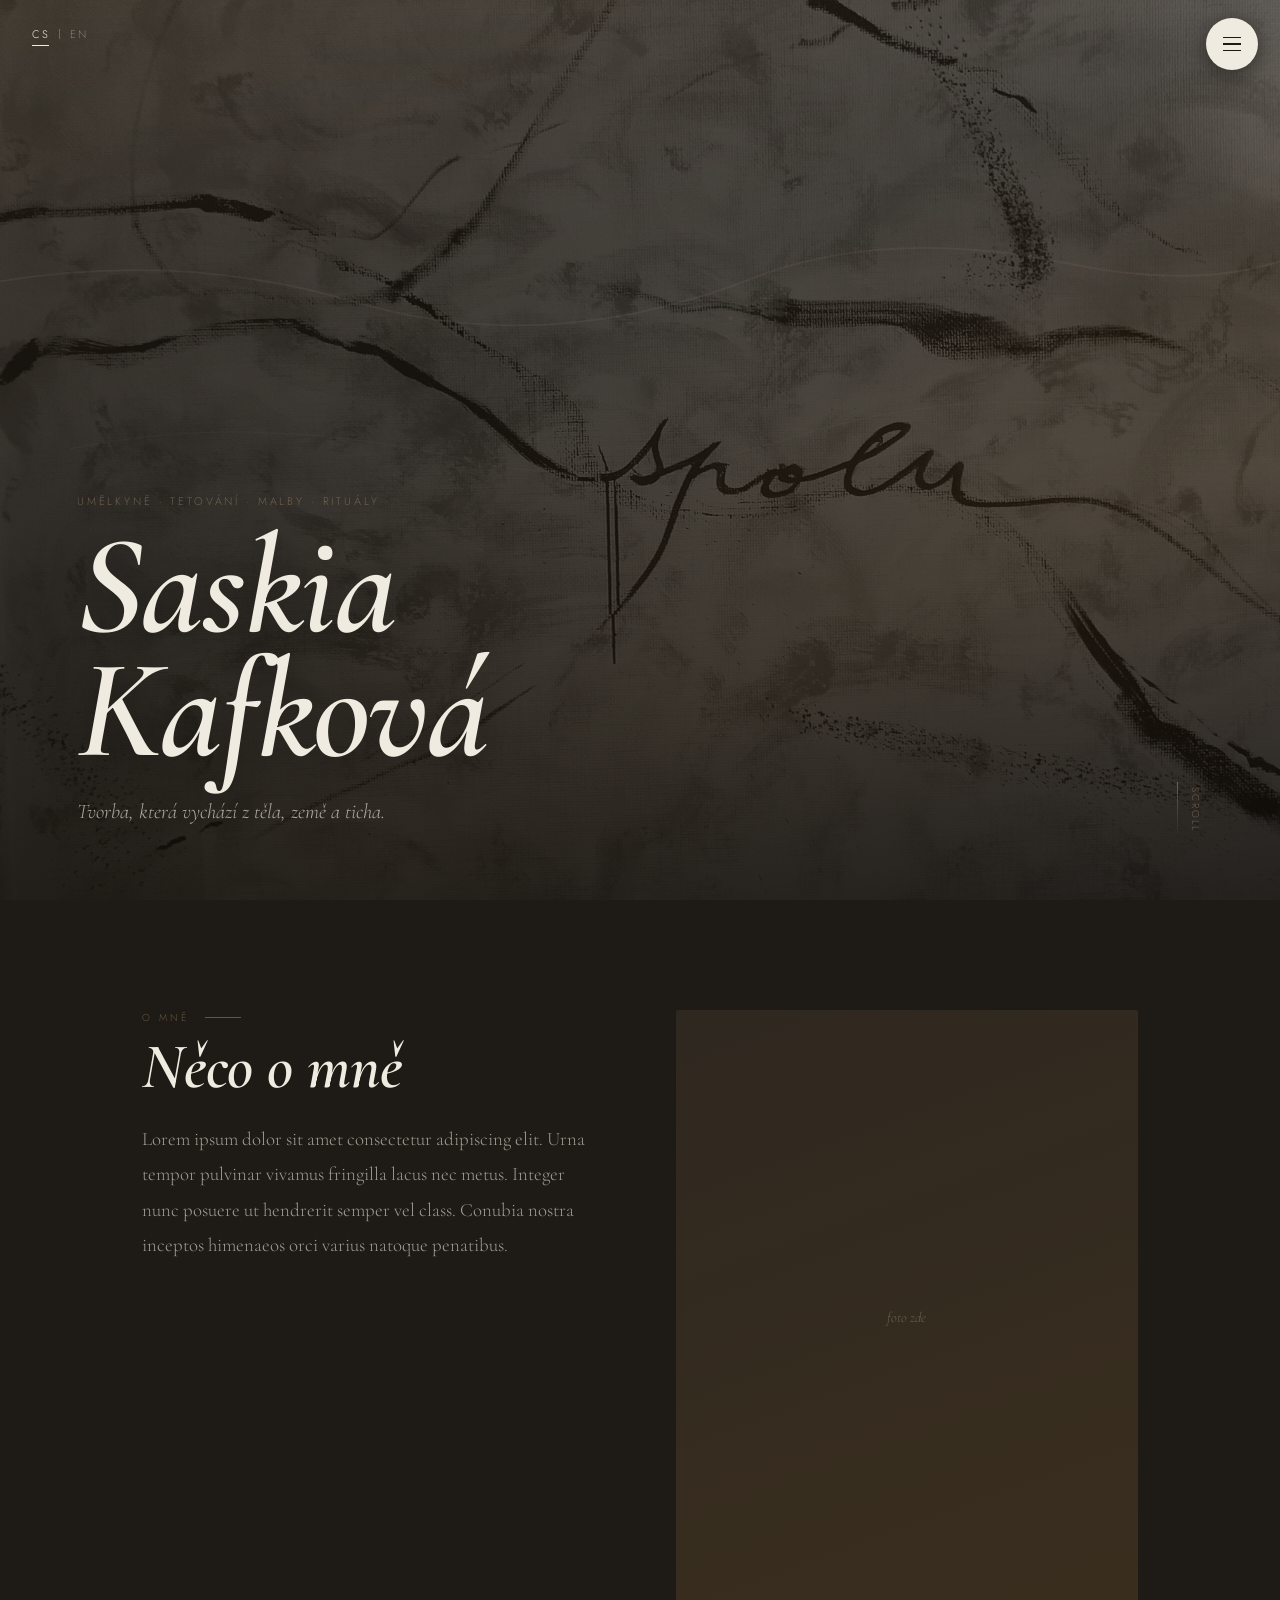
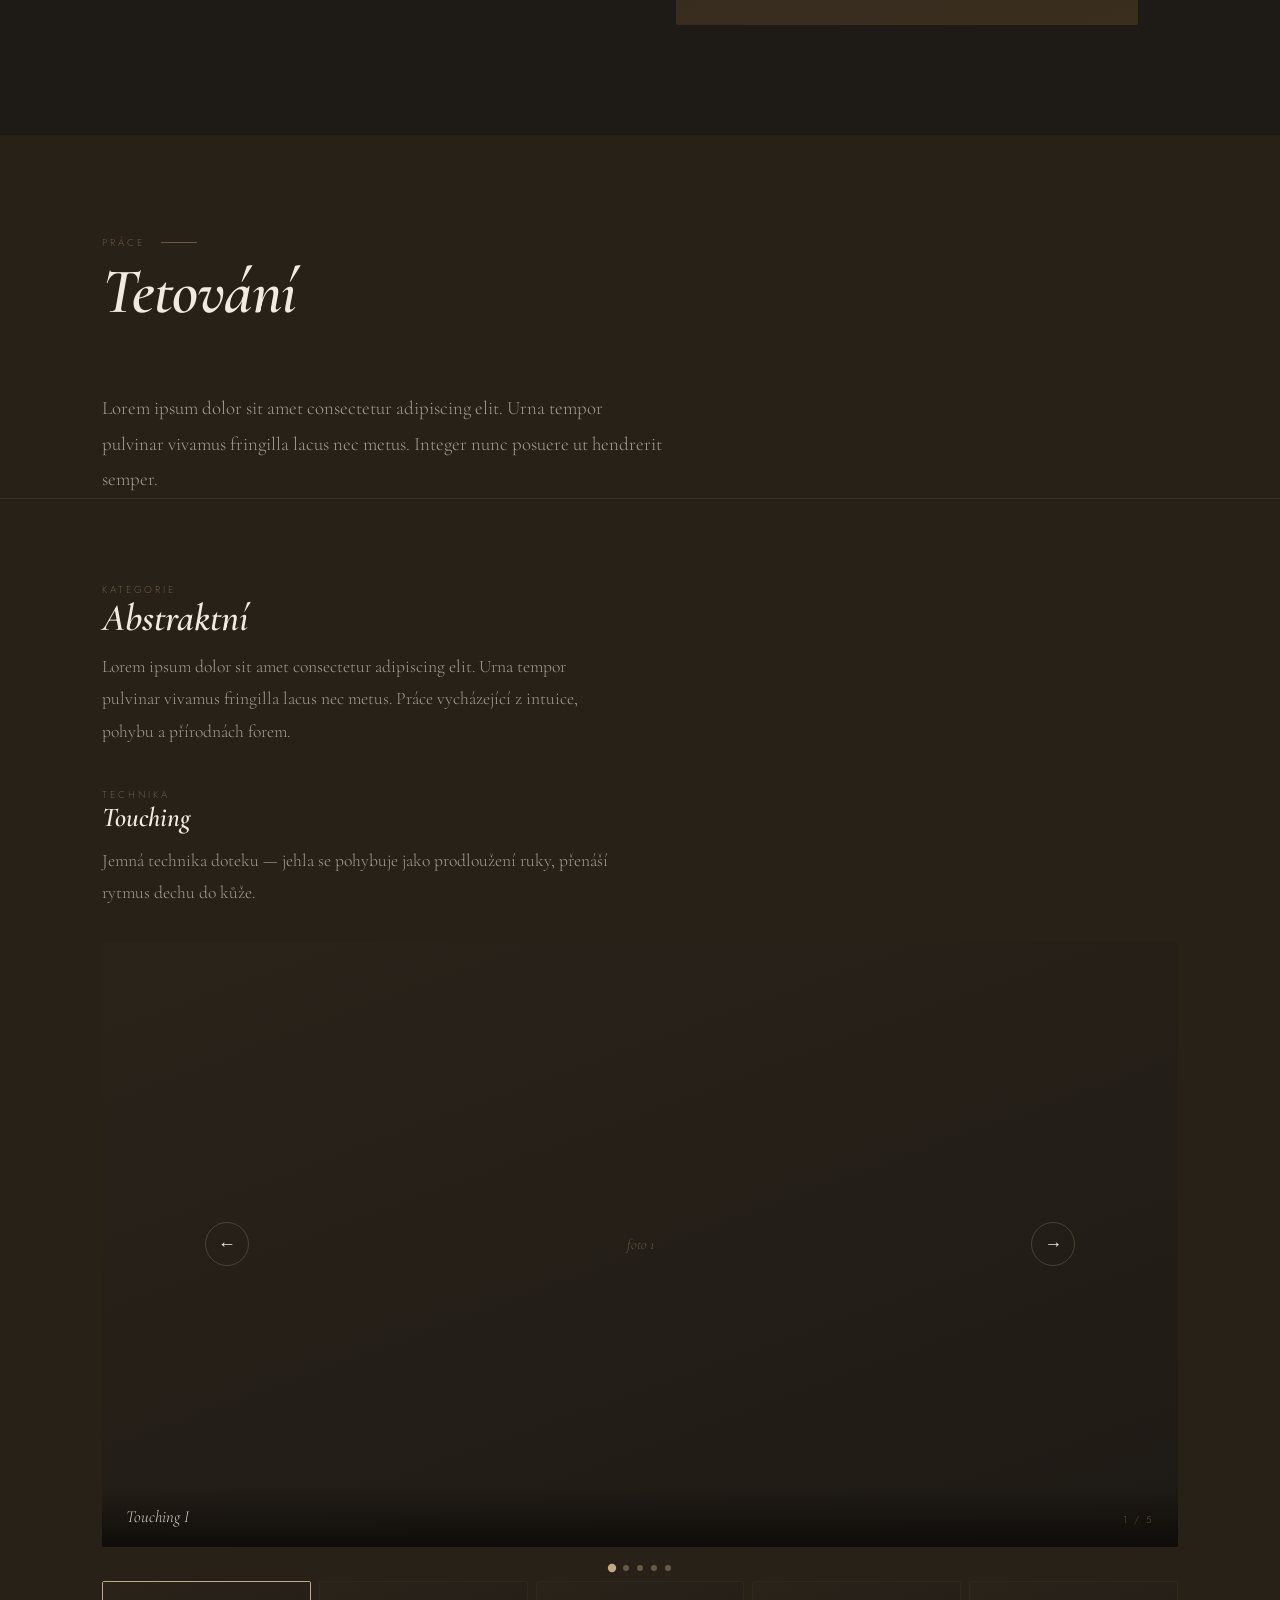
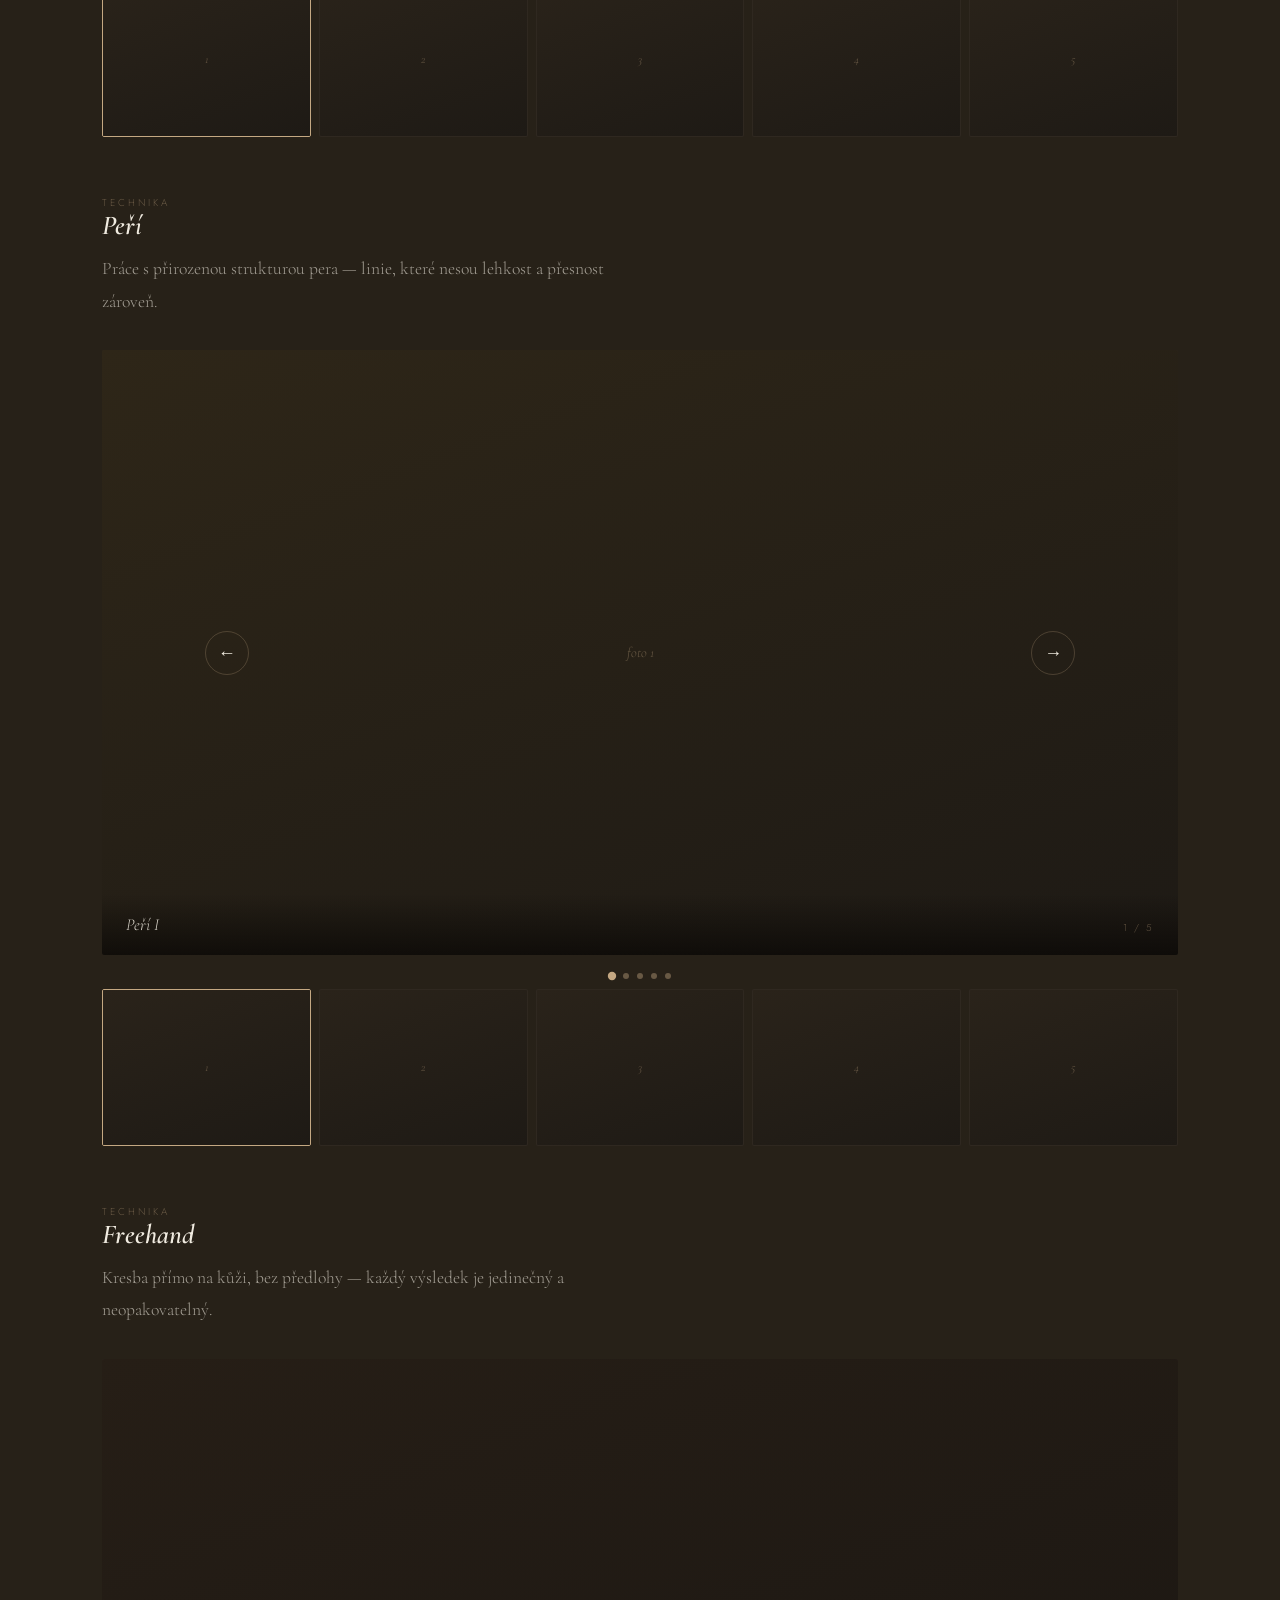
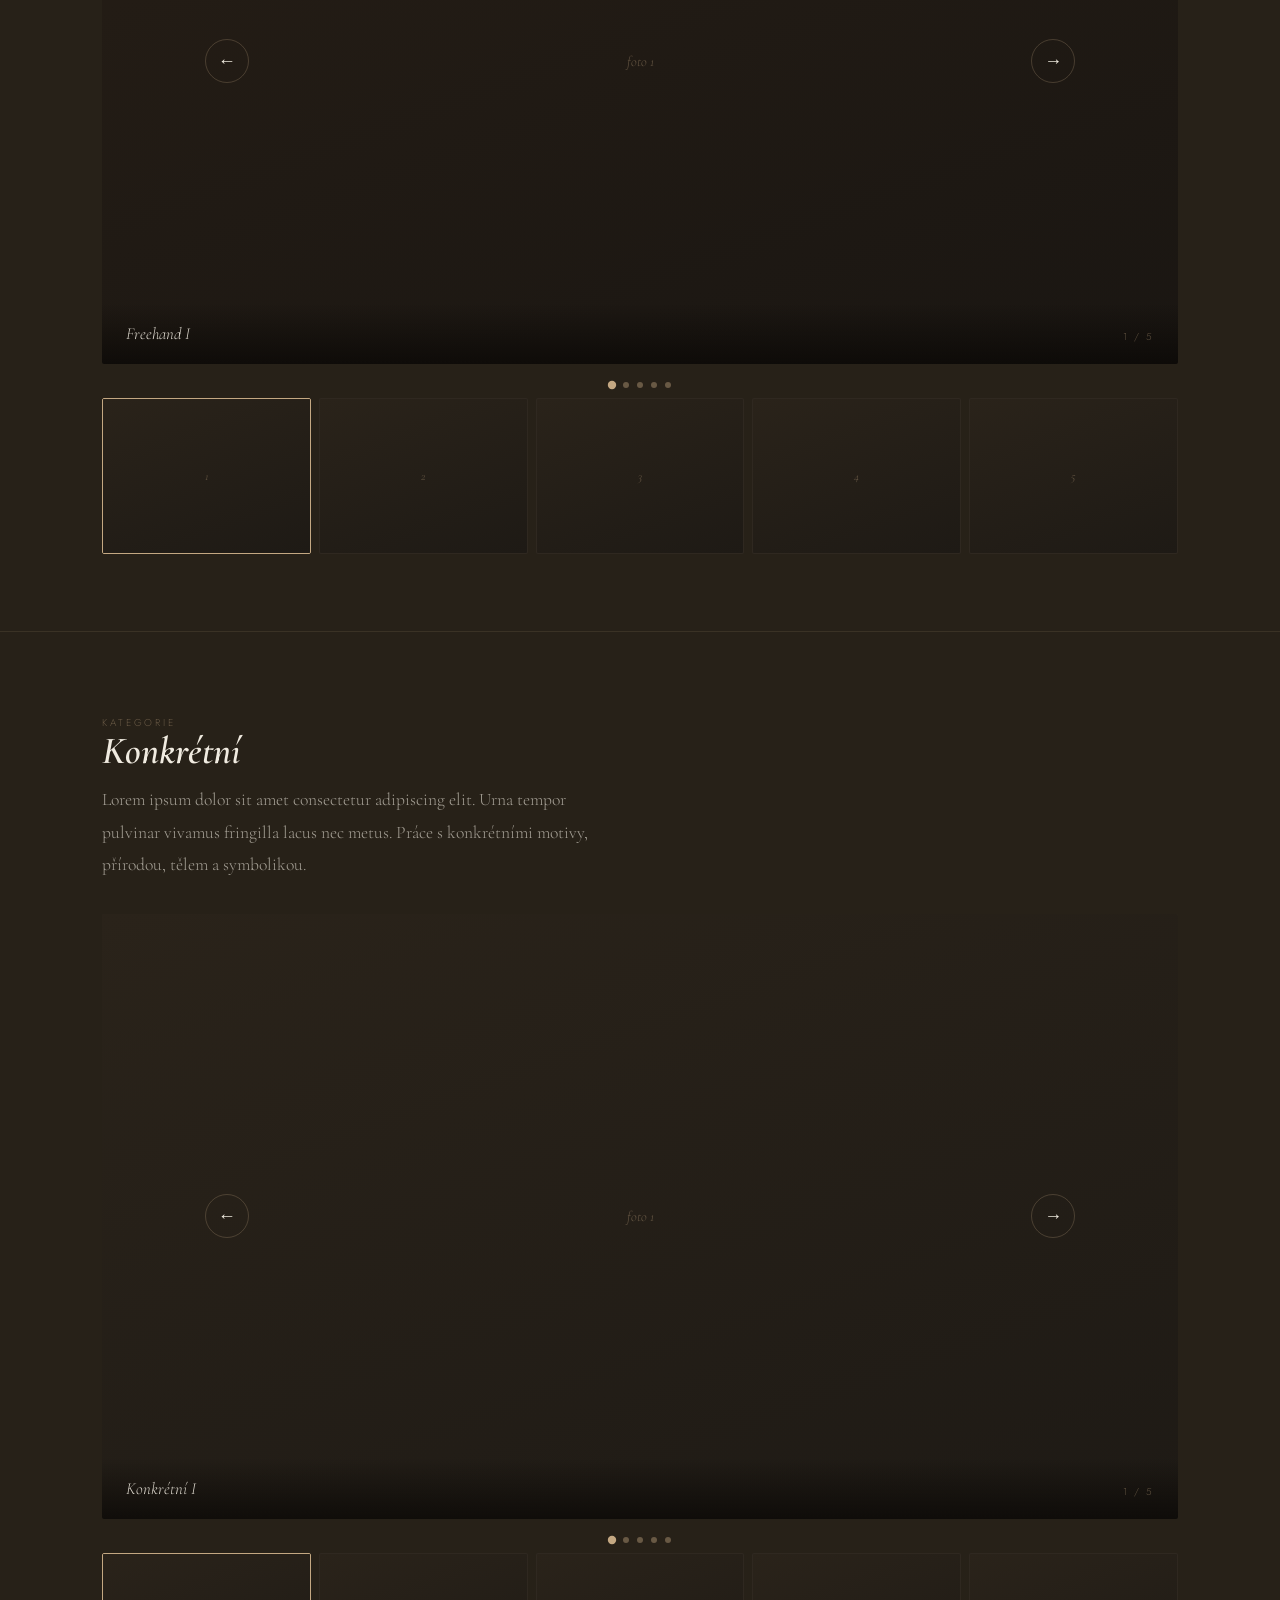
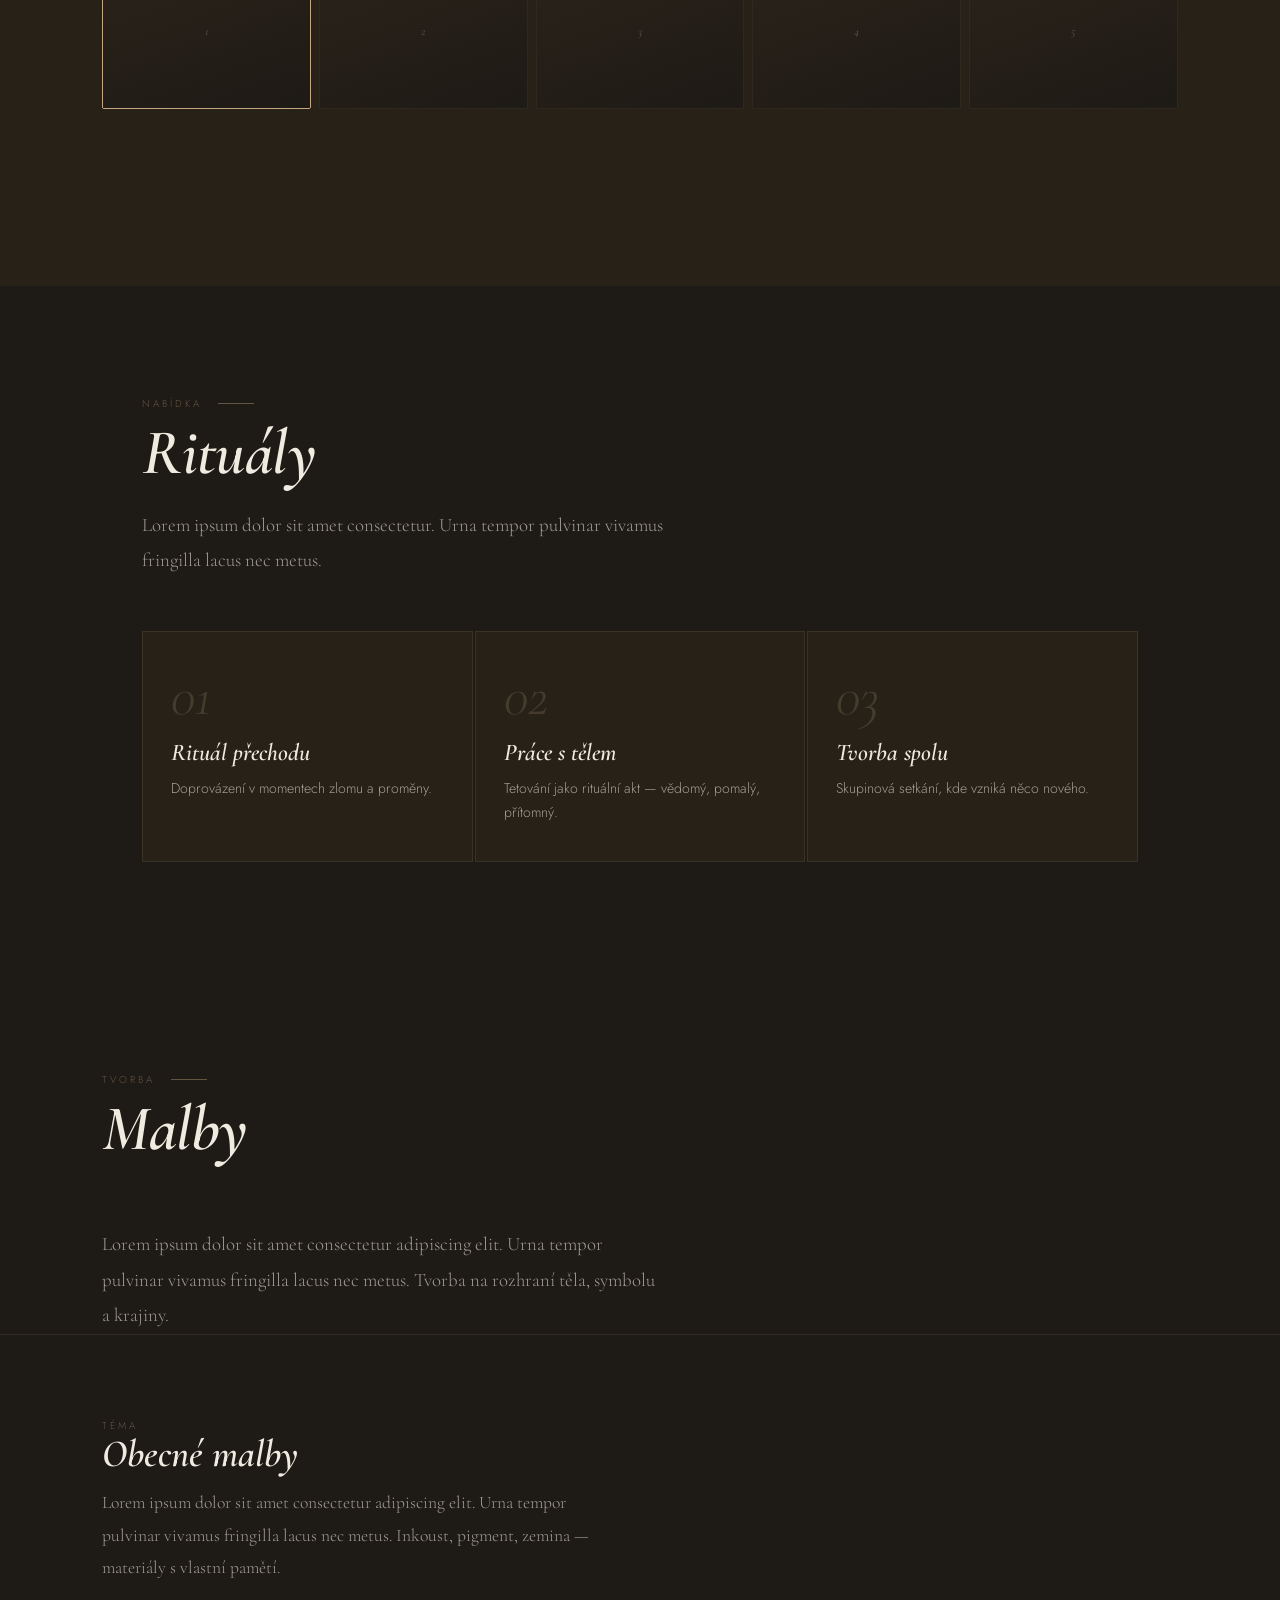
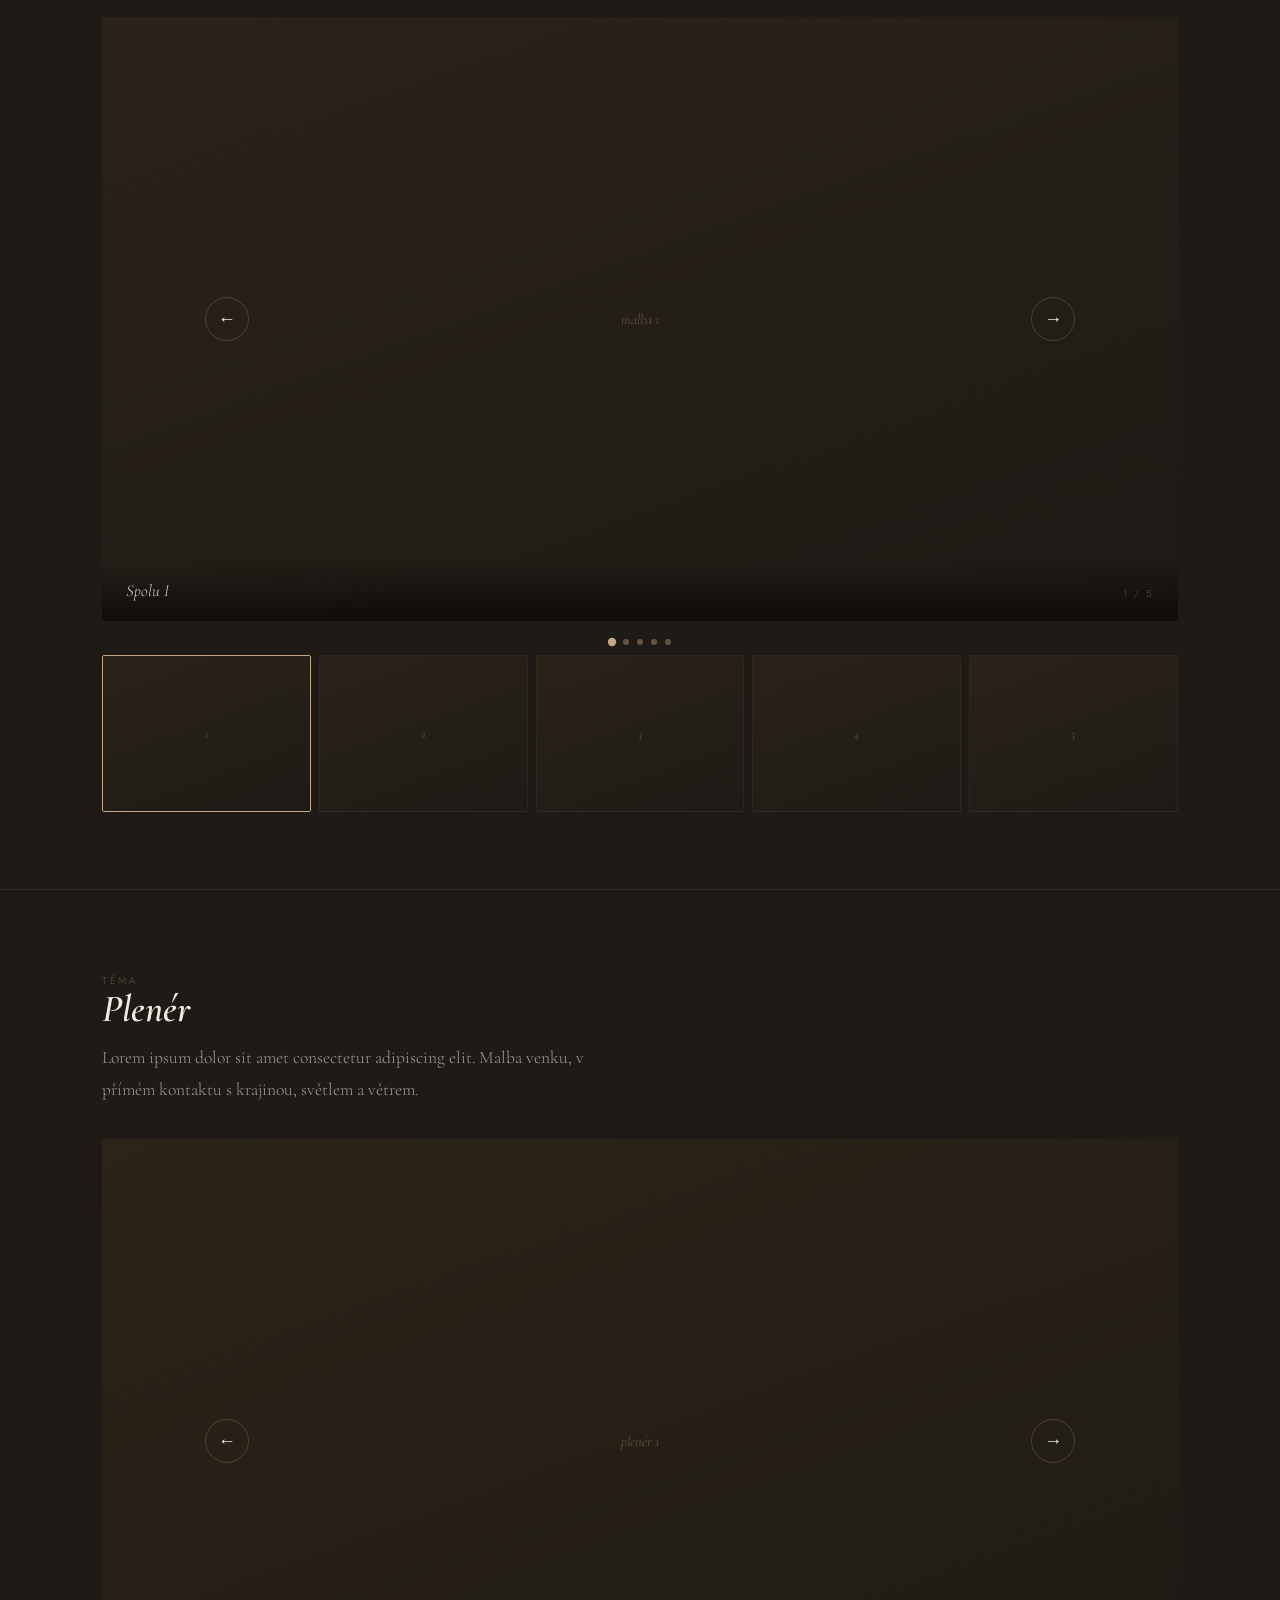
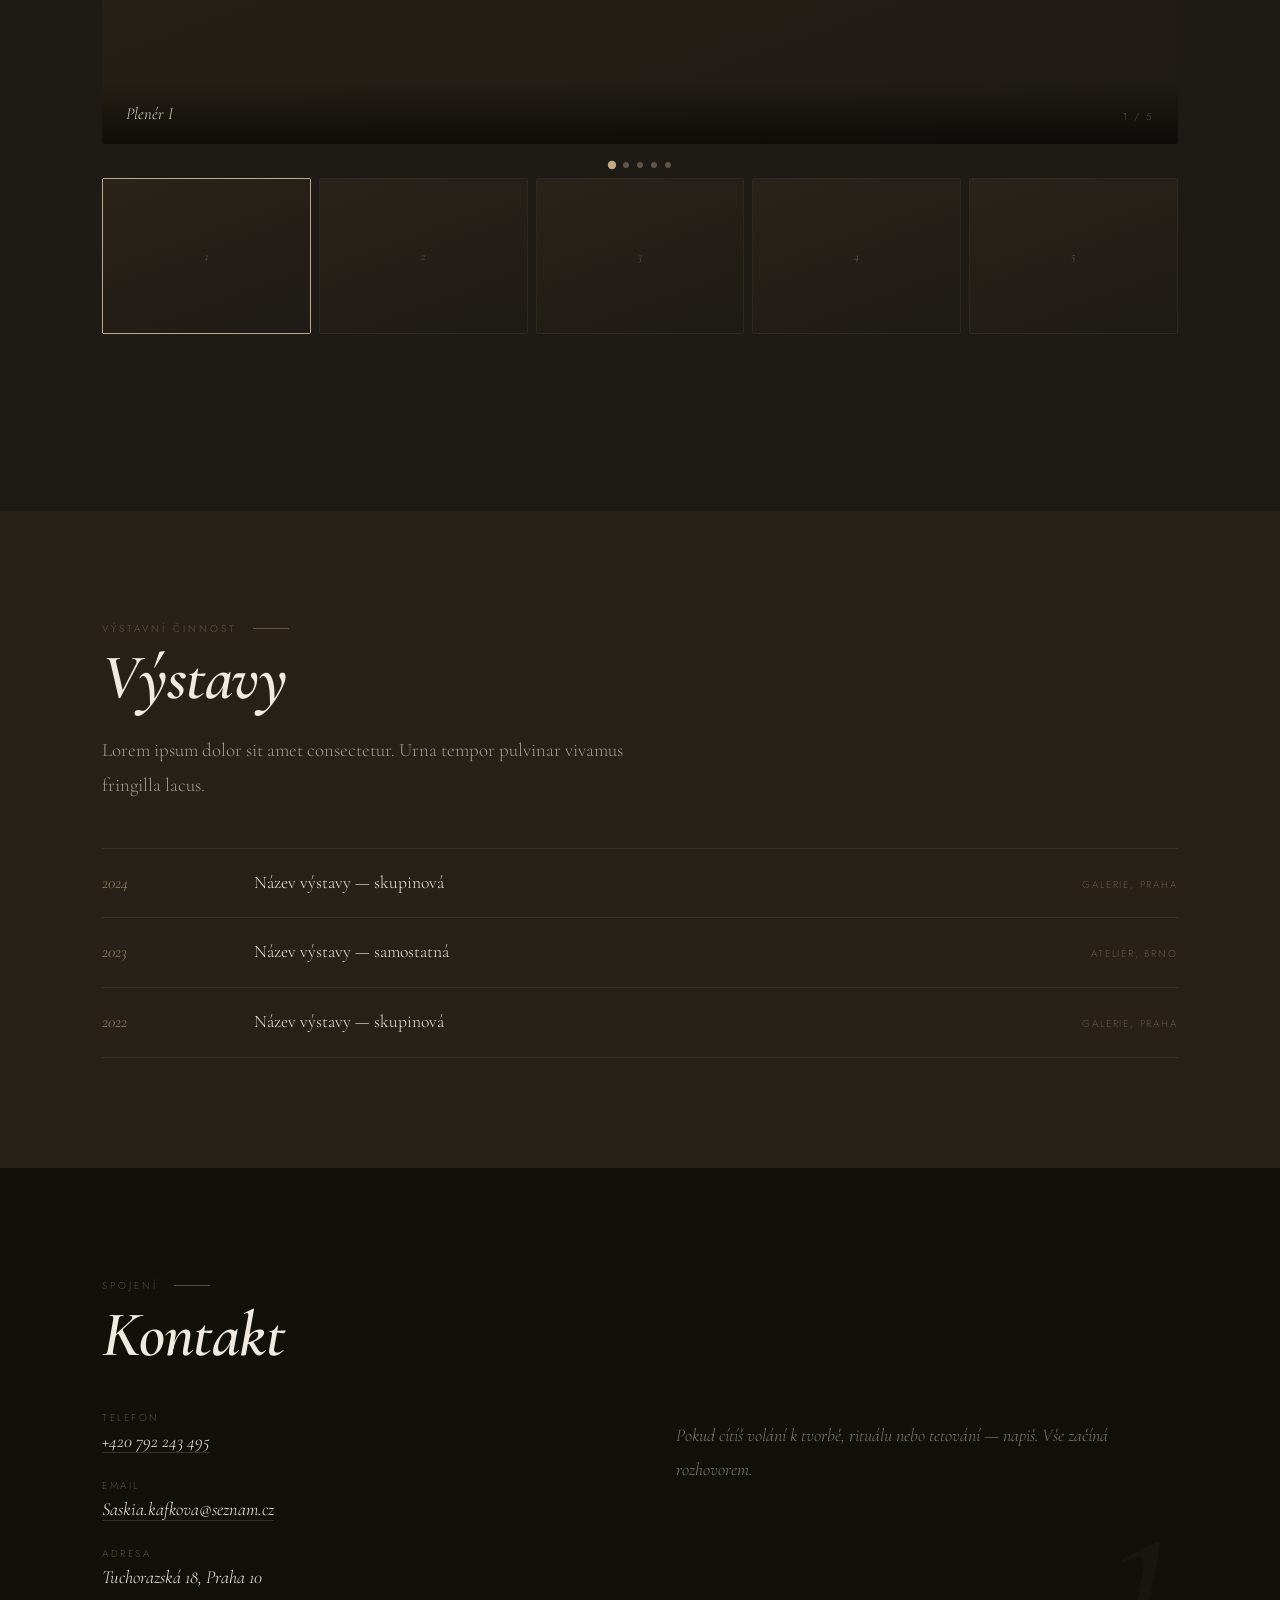
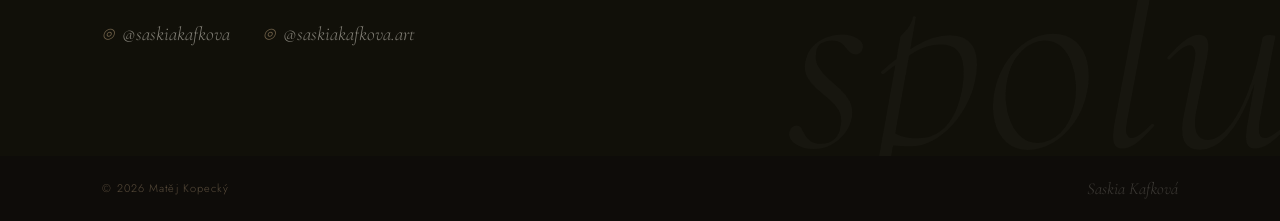
==== commit 0ee98fa2: "v3 test" ====
--- a/index.html
+++ b/index.html
@@ -7,10 +7,10 @@
 <link rel="preconnect" href="https://fonts.googleapis.com">
 <link rel="preconnect" href="https://fonts.gstatic.com" crossorigin>
 <title>Saskia Kafková</title>
-<link href="https://fonts.googleapis.com/css2?family=Cormorant+Garamond:ital,wght@0,300;0,400;1,300;1,400&family=Caveat:wght@400;600&family=Jost:wght@200;300;400&display=swap" rel="stylesheet">
+<link href="https://fonts.googleapis.com/css2?family=Cormorant+Garamond:ital,wght@0,300;0,400;0,600;1,300;1,400;1,600&family=Cormorant:ital,wght@0,300;0,600;1,300;1,600&family=Jost:wght@200;300;400&display=swap" rel="stylesheet">
 <style>
 /* ═══════════════════════════════════════════
-   DESIGN TOKENS — dark warm palette everywhere
+   DESIGN TOKENS
 ═══════════════════════════════════════════ */
 :root{
   --bg:          #1e1a15;
@@ -44,7 +44,7 @@
 .lang-divider{width:1px;height:10px;background:var(--gold-dim)}
 
 /* ═══════════════════════════════════════════
-   DESKTOP NAV — ink-circle reveal
+   DESKTOP NAV — full-screen overlay with artwork texture
 ═══════════════════════════════════════════ */
 .nav-trigger{position:fixed;top:18px;right:22px;z-index:1001;width:var(--nav-size);height:var(--nav-size);background:var(--ink);border-radius:50%;cursor:pointer;border:none;display:flex;align-items:center;justify-content:center;transition:transform .4s cubic-bezier(.34,1.56,.64,1);box-shadow:0 4px 20px rgba(8,6,4,.5)}
 .nav-trigger:hover{transform:scale(1.1)}
@@ -53,13 +53,64 @@
 .nav-open .nav-trigger .lines span:nth-child(1){transform:translateY(6.5px) rotate(45deg)}
 .nav-open .nav-trigger .lines span:nth-child(2){opacity:0;transform:scaleX(0)}
 .nav-open .nav-trigger .lines span:nth-child(3){transform:translateY(-6.5px) rotate(-45deg)}
-.nav-overlay{position:fixed;inset:0;z-index:999;display:flex;align-items:center;justify-content:flex-end;pointer-events:none}
-.nav-overlay::before{content:'';position:absolute;top:18px;right:22px;width:var(--nav-size);height:var(--nav-size);background:var(--bg-surface);border-radius:50%;transform:scale(0);transition:transform .7s cubic-bezier(.77,0,.175,1)}
+
+/* Overlay fills full screen, artwork texture prosvítá */
+.nav-overlay{
+  position:fixed;inset:0;z-index:999;
+  display:flex;align-items:center;justify-content:flex-end;
+  pointer-events:none;
+}
+/* Dark tinted background that scales from button */
+.nav-overlay::before{
+  content:'';
+  position:absolute;
+  top:18px;right:22px;
+  width:var(--nav-size);height:var(--nav-size);
+  background:var(--bg-surface);
+  border-radius:50%;
+  transform:scale(0);
+  transition:transform .7s cubic-bezier(.77,0,.175,1);
+}
+/* Artwork texture layer — Spolu.jpeg at low opacity */
+.nav-artwork{
+  position:absolute;inset:0;
+  background-image:url('images/Background/Spolu.jpeg');
+  background-size:cover;
+  background-position:center 30%;
+  opacity:0;
+  mix-blend-mode:luminosity;
+  transition:opacity .5s .3s;
+  pointer-events:none;
+}
+.nav-open .nav-artwork{opacity:.17}
 .nav-open .nav-overlay{pointer-events:all}
-.nav-open .nav-overlay::before{transform:scale(50)}
-.nav-links{position:relative;z-index:2;padding-right:80px;display:flex;flex-direction:column;gap:6px;align-items:flex-end;opacity:0;transform:translateX(20px);transition:opacity .2s,transform .3s}
+.nav-open .nav-overlay::before{transform:scale(80)}
+
+.nav-links{
+  position:relative;z-index:2;
+  padding-right:80px;
+  display:flex;flex-direction:column;gap:4px;
+  align-items:flex-end;
+  opacity:0;transform:translateX(20px);
+  transition:opacity .2s,transform .3s;
+}
 .nav-open .nav-links{opacity:1;transform:translateX(0);transition:opacity .4s .4s,transform .4s .4s}
-.nav-links a{font-family:'Cormorant Garamond',serif;font-size:clamp(2rem,5vw,3.8rem);font-weight:300;font-style:italic;color:var(--ink);text-decoration:none;line-height:1.2;transition:color .3s;display:block;position:relative}
+
+/* Nav links — Cormorant Garamond, capitals via CSS */
+.nav-links a{
+  font-family:'Cormorant Garamond',serif;
+  font-size:clamp(1.8rem,4.5vw,3.4rem);
+  font-weight:600;
+  font-style:normal;
+  letter-spacing:.06em;
+  text-transform:uppercase;
+  color:var(--ink);
+  text-decoration:none;
+  line-height:1.15;
+  transition:color .3s;
+  display:block;
+  position:relative;
+}
 .nav-links a::after{content:'';position:absolute;bottom:2px;left:0;width:0;height:1px;background:var(--gold);transition:width .4s}
 .nav-links a:hover{color:var(--gold)}
 .nav-links a:hover::after{width:100%}
@@ -75,7 +126,20 @@
 .hero-ink-svg{position:absolute;inset:0;pointer-events:none}
 .hero-content{position:relative;z-index:2}
 .hero-eyebrow{font-size:11px;letter-spacing:.26em;text-transform:uppercase;color:var(--gold-dim);margin-bottom:16px;opacity:0;animation:fadeUp 1s .3s forwards}
-.hero-name{font-family:'Caveat',cursive;font-size:clamp(3.5rem,10vw,8rem);font-weight:600;line-height:.9;color:var(--ink);margin-bottom:20px;text-shadow:0 2px 30px rgba(8,6,4,.35);opacity:0;animation:fadeUp 1s .5s forwards}
+/* Hero name — Cormorant Garamond, elegant weight */
+.hero-name{
+  font-family:'Cormorant Garamond',serif;
+  font-size:clamp(3.8rem,11vw,9rem);
+  font-weight:600;
+  font-style:italic;
+  line-height:.88;
+  color:var(--ink);
+  margin-bottom:22px;
+  text-shadow:0 2px 40px rgba(8,6,4,.4);
+  opacity:0;
+  animation:fadeUp 1s .5s forwards;
+  letter-spacing:-.01em;
+}
 .hero-tagline{font-family:'Cormorant Garamond',serif;font-size:clamp(1rem,2vw,1.3rem);font-style:italic;color:rgba(240,235,224,.68);max-width:380px;line-height:1.6;opacity:0;animation:fadeUp 1s .7s forwards}
 .scroll-hint{position:absolute;bottom:7vh;right:6vw;z-index:2;display:flex;align-items:center;gap:10px;opacity:0;animation:fadeIn 1s 1.2s forwards}
 .scroll-hint span{font-size:10px;letter-spacing:.2em;text-transform:uppercase;color:var(--gold-dim);writing-mode:vertical-rl}
@@ -90,7 +154,18 @@
 .section{padding:clamp(60px,10vw,110px) clamp(24px,8vw,140px);max-width:1200px;margin:0 auto}
 .section-label{font-size:10px;letter-spacing:.3em;text-transform:uppercase;color:var(--gold-dim);margin-bottom:12px;display:flex;align-items:center;gap:16px}
 .section-label::after{content:'';flex:0 0 36px;height:1px;background:var(--gold-dim)}
-.sec-h2{font-family:'Caveat',cursive;font-size:clamp(2.2rem,5vw,3.6rem);font-weight:600;line-height:1;color:var(--ink);margin-bottom:24px}
+
+/* Section headings — Cormorant Garamond, replaces Caveat everywhere */
+.sec-h2{
+  font-family:'Cormorant Garamond',serif;
+  font-size:clamp(2.4rem,5.5vw,4rem);
+  font-weight:600;
+  font-style:italic;
+  line-height:.95;
+  color:var(--ink);
+  margin-bottom:24px;
+  letter-spacing:-.01em;
+}
 .body-text{font-family:'Cormorant Garamond',serif;font-size:clamp(1rem,1.5vw,1.18rem);line-height:1.88;color:var(--ink-muted);max-width:560px}
 
 /* ═══════════════════════════════════════════
@@ -99,51 +174,141 @@
 .about-grid{display:grid;grid-template-columns:1fr 1fr;gap:72px;align-items:start}
 .about-img{position:relative;aspect-ratio:3/4;background:var(--bg-surface);overflow:hidden;border-radius:2px}
 .about-img::before{content:'';position:absolute;top:-8px;right:-8px;width:100%;height:100%;border:1px solid var(--gold-dim);opacity:.5;z-index:-1}
-.about-img-ph{width:100%;height:100%;background:linear-gradient(160deg,#2f2820,#3a2e1e);display:flex;align-items:center;justify-content:center;font-family:'Caveat',cursive;font-size:.9rem;color:var(--gold-dim)}
+.about-img-ph{width:100%;height:100%;background:linear-gradient(160deg,#2f2820,#3a2e1e);display:flex;align-items:center;justify-content:center;font-family:'Cormorant Garamond',serif;font-style:italic;font-size:.9rem;color:var(--gold-dim)}
 .about-img img{width:100%;height:100%;object-fit:cover}
 
 /* ═══════════════════════════════════════════
-   EXPERIENCE
-═══════════════════════════════════════════ */
-.exp-section{background:var(--bg-surface);padding:clamp(60px,10vw,110px) clamp(24px,8vw,140px)}
-.exp-inner{max-width:1200px;margin:0 auto}
-
-/* ═══════════════════════════════════════════
-   GALLERY SHARED
+   GALLERY SHARED — fullscreen slideshow
 ═══════════════════════════════════════════ */
 .gallery-wrap{padding:clamp(60px,8vw,100px) 0;background:var(--bg-surface)}
 .gallery-wrap.light{background:var(--bg)}
 .gallery-header{padding:0 clamp(24px,8vw,140px);margin-bottom:44px;display:flex;justify-content:space-between;align-items:flex-end;flex-wrap:wrap;gap:16px}
-.gallery-filters{display:flex;gap:20px}
-.fbtn{font-size:11px;letter-spacing:.15em;text-transform:uppercase;color:var(--gold-dim);background:none;border:none;cursor:pointer;padding:0;position:relative;transition:color .3s;font-family:'Jost',sans-serif}
-.fbtn.on{color:var(--ink)}
-.fbtn.on::after{content:'';position:absolute;bottom:-4px;left:0;right:0;height:1px;background:var(--ink)}
-
-/* ── MASONRY (desktop + tablet) ── */
-.masonry{padding:0 clamp(24px,8vw,140px);columns:3;column-gap:12px}
-.mitem{break-inside:avoid;margin-bottom:12px;position:relative;overflow:hidden;cursor:pointer;background:var(--bg-surface2);border-radius:2px}
-.mitem:hover .mimg-inner{transform:scale(1.04);filter:brightness(1.08)}
-.mimg-inner{width:100%;display:block;transition:transform .6s cubic-bezier(.23,1,.32,1),filter .4s}
-.mimg-inner img{width:100%;display:block;object-fit:cover}
-.mov{position:absolute;inset:0;background:rgba(8,6,4,0);display:flex;align-items:flex-end;padding:18px;transition:background .4s}
-.mitem:hover .mov{background:rgba(8,6,4,.45)}
-.mlabel{font-family:'Caveat',cursive;font-size:1rem;color:var(--ink);opacity:0;transform:translateY(8px);transition:opacity .3s,transform .3s}
-.mitem:hover .mlabel{opacity:1;transform:translateY(0)}
-
-/*
-  ── PLACEHOLDER SHAPES ──
-  To swap in a real photo, replace:
-    <div class="ph-tall"><div class="ph-lbl">…</div></div>
-  with:
-    <img src="images/yourphoto.webp" alt="…" loading="lazy">
-  inside the same .mimg-inner div. Keep .mov and .mlabel untouched.
-  To add more images, duplicate any .mitem block.
-*/
-.ph-tall {width:100%;padding-bottom:130%;background:linear-gradient(180deg,#2a231a,#1e1a15);position:relative}
-.ph-med  {width:100%;padding-bottom:78%; background:linear-gradient(180deg,#2f2820,#231e18);position:relative}
-.ph-wide {width:100%;padding-bottom:65%; background:linear-gradient(180deg,#252018,#1a1714);position:relative}
-.ph-short{width:100%;padding-bottom:55%; background:linear-gradient(180deg,#312920,#251f18);position:relative}
-.ph-lbl{position:absolute;inset:0;display:flex;align-items:center;justify-content:center;font-family:'Caveat',cursive;font-size:.8rem;color:var(--gold-dim)}
+
+/* ── SLIDESHOW — 1 focussed image + 4 thumbs ── */
+.slideshow{
+  position:relative;
+  padding:0 clamp(24px,8vw,140px);
+}
+.slide-main{
+  position:relative;
+  width:100%;
+  aspect-ratio:16/9;
+  max-height:72vh;
+  overflow:hidden;
+  background:var(--bg-surface2);
+  border-radius:2px;
+  cursor:pointer;
+}
+.slide-main-img{
+  position:absolute;inset:0;
+  transition:opacity .55s cubic-bezier(.23,1,.32,1),transform .55s cubic-bezier(.23,1,.32,1);
+  opacity:0;
+  transform:scale(1.03);
+}
+.slide-main-img.active{opacity:1;transform:scale(1)}
+.slide-main-img .ph{
+  width:100%;height:100%;
+  display:flex;align-items:center;justify-content:center;
+  font-family:'Cormorant Garamond',serif;font-style:italic;font-size:.9rem;color:var(--gold-dim);
+}
+.slide-main-img img{width:100%;height:100%;object-fit:cover;display:block}
+
+/* Caption bar */
+.slide-caption{
+  position:absolute;bottom:0;left:0;right:0;
+  padding:20px 24px;
+  background:linear-gradient(to top,rgba(8,6,4,.7),transparent);
+  display:flex;justify-content:space-between;align-items:flex-end;
+  z-index:3;
+}
+.slide-label{
+  font-family:'Cormorant Garamond',serif;
+  font-size:1.05rem;font-style:italic;
+  color:var(--ink);opacity:.9;
+}
+.slide-counter{font-size:10px;letter-spacing:.2em;color:var(--gold-dim);font-family:'Jost',sans-serif}
+
+/* Nav arrows */
+.slide-arrow{
+  position:absolute;top:50%;transform:translateY(-50%);
+  z-index:4;background:none;border:1px solid rgba(196,168,130,.25);
+  color:var(--ink);width:44px;height:44px;border-radius:50%;
+  cursor:pointer;display:flex;align-items:center;justify-content:center;
+  transition:background .3s,border-color .3s;
+  font-size:18px;line-height:1;
+}
+.slide-arrow:hover{background:rgba(196,168,130,.15);border-color:var(--gold)}
+.slide-arrow.prev{left:clamp(28px,8vw,148px)}
+.slide-arrow.next{right:clamp(28px,8vw,148px)}
+
+/* Dot strip */
+.slide-dots{
+  display:flex;justify-content:center;gap:8px;
+  margin-top:18px;
+}
+.sdot{
+  width:6px;height:6px;border-radius:50%;
+  background:var(--gold-dim);
+  cursor:pointer;
+  transition:background .3s,transform .3s;
+  border:none;padding:0;
+}
+.sdot.on{background:var(--gold);transform:scale(1.4)}
+
+/* Thumb strip */
+.slide-thumbs{
+  display:flex;gap:8px;margin-top:10px;
+}
+.sthumb{
+  flex:1;aspect-ratio:4/3;overflow:hidden;
+  background:var(--bg-surface2);border-radius:2px;
+  cursor:pointer;position:relative;
+  border:1px solid transparent;
+  transition:border-color .3s;
+}
+.sthumb.active{border-color:var(--gold)}
+.sthumb .ph{
+  width:100%;height:100%;
+  display:flex;align-items:center;justify-content:center;
+  font-family:'Cormorant Garamond',serif;font-style:italic;font-size:.75rem;color:var(--gold-dim);
+  background:linear-gradient(160deg,#2a231a,#1e1a15);
+}
+.sthumb img{width:100%;height:100%;object-fit:cover;display:block;transition:transform .4s}
+.sthumb:hover img{transform:scale(1.06)}
+
+/* ── GALLERY SUBSECTION (tetování / malby podsekce) ── */
+.gallery-subsec{
+  padding:clamp(40px,6vw,80px) clamp(24px,8vw,140px);
+  border-top:1px solid var(--border);
+}
+.gallery-subsec:first-child{border-top:none}
+.subsec-label{
+  font-size:10px;letter-spacing:.28em;text-transform:uppercase;
+  color:var(--gold-dim);margin-bottom:8px;
+  font-family:'Jost',sans-serif;
+}
+.subsec-h3{
+  font-family:'Cormorant Garamond',serif;
+  font-size:clamp(1.6rem,3.5vw,2.4rem);
+  font-weight:600;font-style:italic;
+  color:var(--ink);margin-bottom:14px;
+  line-height:1;
+}
+.subsec-body{
+  font-family:'Cormorant Garamond',serif;
+  font-size:clamp(.95rem,1.4vw,1.1rem);
+  line-height:1.85;color:var(--ink-muted);
+  max-width:520px;margin-bottom:32px;
+}
+
+/* Technique tags */
+.tech-tags{display:flex;gap:10px;flex-wrap:wrap;margin-bottom:28px}
+.ttag{
+  font-size:9px;letter-spacing:.22em;text-transform:uppercase;
+  color:var(--gold);border:1px solid rgba(196,168,130,.25);
+  padding:5px 12px;border-radius:1px;
+  font-family:'Jost',sans-serif;
+}
 
 /* ═══════════════════════════════════════════
    RITUALS
@@ -153,21 +318,70 @@
 .rcard::before{content:'';position:absolute;left:0;top:0;bottom:0;width:2px;background:var(--gold);transform:scaleY(0);transform-origin:top;transition:transform .4s cubic-bezier(.23,1,.32,1)}
 .rcard:hover{background:var(--bg-surface2)}
 .rcard:hover::before,.rcard:active::before{transform:scaleY(1)}
-.rnum{font-family:'Cormorant Garamond',serif;font-size:3.5rem;font-style:italic;color:var(--gold);opacity:.2;line-height:1;margin-bottom:14px}
-.rcard h3{font-family:'Caveat',cursive;font-size:1.4rem;color:var(--ink);margin-bottom:10px}
+.rnum{
+  font-family:'Cormorant Garamond',serif;
+  font-size:3.5rem;font-style:italic;
+  color:var(--gold);opacity:.2;line-height:1;margin-bottom:14px;
+}
+.rcard h3{
+  font-family:'Cormorant Garamond',serif;
+  font-size:1.5rem;font-weight:600;font-style:italic;
+  color:var(--ink);margin-bottom:10px;
+}
 .rcard p{font-size:.88rem;color:var(--ink-muted);line-height:1.7;font-family:'Jost',sans-serif;font-weight:300}
 
 /* ═══════════════════════════════════════════
+   EXHIBITIONS — Výstavy
+═══════════════════════════════════════════ */
+.exhibitions-sec{
+  padding:clamp(60px,10vw,110px) clamp(24px,8vw,140px);
+  background:var(--bg-surface);
+}
+.exh-inner{max-width:1200px;margin:0 auto}
+.exh-list{margin-top:44px;display:flex;flex-direction:column;gap:0}
+.exh-item{
+  display:grid;grid-template-columns:120px 1fr auto;
+  gap:32px;align-items:baseline;
+  padding:22px 0;
+  border-bottom:1px solid var(--border);
+  transition:background .3s;
+}
+.exh-item:first-child{border-top:1px solid var(--border)}
+.exh-date{
+  font-family:'Cormorant Garamond',serif;
+  font-size:1.05rem;font-style:italic;
+  color:var(--gold);opacity:.75;
+}
+.exh-title{
+  font-family:'Cormorant Garamond',serif;
+  font-size:1.1rem;font-weight:300;
+  color:var(--ink);line-height:1.4;
+}
+.exh-place{
+  font-size:10px;letter-spacing:.18em;text-transform:uppercase;
+  color:var(--gold-dim);font-family:'Jost',sans-serif;
+  text-align:right;
+}
+
+/* ═══════════════════════════════════════════
    CONTACT
 ═══════════════════════════════════════════ */
 .contact-sec{padding:clamp(60px,10vw,110px) clamp(24px,8vw,140px);background:var(--bg-contact);position:relative;overflow:hidden}
-.contact-sec::before{content:'spolu';font-family:'Caveat',cursive;font-size:clamp(7rem,22vw,20rem);color:rgba(240,235,224,.025);position:absolute;right:-1vw;bottom:-.15em;line-height:1;pointer-events:none;user-select:none}
+.contact-sec::before{
+  content:'spolu';
+  font-family:'Cormorant Garamond',serif;
+  font-style:italic;
+  font-size:clamp(7rem,22vw,20rem);
+  color:rgba(240,235,224,.025);
+  position:absolute;right:-1vw;bottom:-.15em;
+  line-height:1;pointer-events:none;user-select:none;
+}
 .cgrid{display:grid;grid-template-columns:1fr 1fr;gap:72px;margin-top:44px}
 .clabel{font-size:10px;letter-spacing:.25em;text-transform:uppercase;color:var(--gold-dim);display:block;margin-bottom:5px;font-family:'Jost',sans-serif}
 .cval{font-family:'Cormorant Garamond',serif;font-size:1.15rem;font-style:italic;color:var(--ink);display:block;margin-bottom:26px}
 .cval a{color:var(--ink);text-decoration:none;border-bottom:1px solid rgba(240,235,224,.15);transition:border-color .3s}
 .cval a:hover{border-color:var(--gold)}
-.ig-handle{font-family:'Caveat',cursive;font-size:1.25rem;color:var(--ink);text-decoration:none;opacity:.5;transition:opacity .3s;display:inline-flex;align-items:center;gap:7px;margin-right:28px;margin-top:8px}
+.ig-handle{font-family:'Cormorant Garamond',serif;font-style:italic;font-size:1.2rem;color:var(--ink);text-decoration:none;opacity:.5;transition:opacity .3s;display:inline-flex;align-items:center;gap:7px;margin-right:28px;margin-top:8px}
 .ig-handle:hover,.ig-handle:active{opacity:1}
 .ig-handle::before{content:'◎';font-size:.75em;color:var(--gold)}
 .contact-quote{font-family:'Cormorant Garamond',serif;font-size:1.12rem;font-style:italic;color:var(--ink);opacity:.48;line-height:1.9;margin-top:8px}
@@ -177,7 +391,11 @@
 ═══════════════════════════════════════════ */
 footer{background:var(--bg-footer);padding:22px clamp(24px,8vw,140px);display:flex;justify-content:space-between;align-items:center}
 .fcopy{font-size:11px;letter-spacing:.1em;color:var(--gold-dim);font-family:'Jost',sans-serif}
-.fname{font-family:'Caveat',cursive;font-size:1.05rem;color:var(--ink);opacity:.2}
+.fname{
+  font-family:'Cormorant Garamond',serif;
+  font-style:italic;font-size:1.05rem;
+  color:var(--ink);opacity:.2;
+}
 
 /* ═══════════════════════════════════════════
    LIGHTBOX
@@ -196,7 +414,7 @@
 .reveal.vis{opacity:1;transform:translateY(0)}
 
 /* ═══════════════════════════════════════════
-   TABLET  ≤ 860px
+   TABLET ≤ 860px
 ═══════════════════════════════════════════ */
 @media(max-width:860px){
   .about-grid{grid-template-columns:1fr;gap:36px}
@@ -204,13 +422,16 @@
   .rituals-grid{grid-template-columns:1fr;gap:2px}
   .rcard:first-child{border-radius:10px 10px 0 0}
   .rcard:last-child{border-radius:0 0 10px 10px}
-  .masonry{columns:2}
   .cgrid{grid-template-columns:1fr;gap:28px}
   footer{flex-direction:column;gap:6px;text-align:center}
-}
-
-/* ═══════════════════════════════════════════
-   MOBILE  ≤ 600px
+  .exh-item{grid-template-columns:80px 1fr;gap:16px}
+  .exh-place{grid-column:1/-1;text-align:left}
+  .slide-thumbs{display:none}
+  .slide-arrow{display:none}
+}
+
+/* ═══════════════════════════════════════════
+   MOBILE ≤ 600px
 ═══════════════════════════════════════════ */
 @media(max-width:600px){
   .nav-trigger,.nav-overlay{display:none}
@@ -221,11 +442,13 @@
   .body-text{max-width:100%;font-size:1.05rem}
   .about-grid{gap:28px}
   .about-img{border-radius:10px}
-  .exp-section{padding:40px 22px}
   .gallery-wrap{padding:36px 0}
   .gallery-header{padding:0 22px;margin-bottom:18px}
-  .masonry{display:none}
-  .mob-carousel-wrap{display:block}
+  .slideshow{padding:0 12px}
+  .slide-arrow{display:none}
+  .slide-thumbs{display:none}
+  .slide-main{aspect-ratio:4/3;max-height:55vw}
+  .gallery-subsec{padding:32px 22px}
   .rituals-grid{margin-top:28px}
   .rcard{padding:24px 20px}
   .contact-sec{padding:48px 22px 44px}
@@ -233,6 +456,9 @@
   .ig-handle{margin-right:20px}
   footer{flex-direction:column;gap:5px;text-align:center;padding:16px 22px calc(14px + var(--safe-bottom))}
   .lb-close{top:18px;right:18px}
+  .exh-item{grid-template-columns:1fr;gap:4px;padding:16px 0}
+  .exh-place{text-align:left}
+  .exhibitions-sec{padding:40px 22px}
 }
 
 /* ═══════════════════════════════════════════
@@ -251,7 +477,11 @@
 .mob-nav-cards{position:absolute;bottom:0;right:0;width:220px;pointer-events:none}
 .mncard{position:absolute;bottom:0;right:0;width:210px;background:var(--bg-surface);border:1px solid var(--border);border-radius:14px;padding:13px 18px 13px 16px;cursor:pointer;text-decoration:none;display:flex;align-items:center;justify-content:space-between;opacity:0;transform:translateY(0) rotate(0deg) scale(.88);transition:transform .5s cubic-bezier(.23,1,.32,1),opacity .35s ease,background .2s;box-shadow:0 4px 20px rgba(8,6,4,.4)}
 .mncard:active{background:var(--bg-surface2)}
-.mncard-label{font-family:'Cormorant Garamond',serif;font-size:1.1rem;font-style:italic;color:var(--ink);line-height:1}
+.mncard-label{
+  font-family:'Cormorant Garamond',serif;
+  font-size:1.05rem;font-style:italic;
+  color:var(--ink);line-height:1;
+}
 .mncard-num{font-family:'Jost',sans-serif;font-size:9px;letter-spacing:.18em;color:var(--gold-dim)}
 .mob-nav-open .mob-nav-cards{pointer-events:all}
 .mob-nav-open .mncard:nth-child(1){opacity:1;transform:translateY(-68px)  rotate(-1.5deg);transition-delay:.03s}
@@ -260,24 +490,7 @@
 .mob-nav-open .mncard:nth-child(4){opacity:1;transform:translateY(-254px) rotate(1deg);   transition-delay:.15s}
 .mob-nav-open .mncard:nth-child(5){opacity:1;transform:translateY(-316px) rotate(1.5deg); transition-delay:.19s}
 .mob-nav-open .mncard:nth-child(6){opacity:1;transform:translateY(-378px) rotate(2deg);   transition-delay:.23s}
-
-/* ═══════════════════════════════════════════
-   MOBILE CAROUSEL
-═══════════════════════════════════════════ */
-.mob-carousel-wrap{display:none}
-.mob-carousel{display:flex;gap:12px;padding:4px 22px 16px;overflow-x:auto;overflow-y:hidden;scroll-snap-type:x mandatory;-webkit-overflow-scrolling:touch;scrollbar-width:none;cursor:grab}
-.mob-carousel::-webkit-scrollbar{display:none}
-.mob-carousel.grabbing{cursor:grabbing}
-.mob-cslide{flex:0 0 74vw;max-width:290px;scroll-snap-align:start;position:relative;border-radius:10px;overflow:hidden;background:var(--bg-surface2)}
-.mob-cslide img{width:100%;display:block;aspect-ratio:3/4;object-fit:cover}
-.mob-cslide.wide img{aspect-ratio:4/3}
-.mob-cslide-ph{width:100%;aspect-ratio:3/4;display:flex;align-items:center;justify-content:center;font-family:'Caveat',cursive;font-size:.85rem;color:var(--gold-dim)}
-.mob-cslide.wide .mob-cslide-ph{aspect-ratio:4/3}
-.mob-cslide-ov{position:absolute;bottom:0;left:0;right:0;padding:14px 16px;background:linear-gradient(to top,rgba(8,6,4,.65),transparent)}
-.mob-cslide-label{font-family:'Caveat',cursive;font-size:1rem;color:var(--ink);line-height:1}
-.carousel-dots{display:flex;justify-content:center;gap:6px;padding:0 0 8px}
-.cdot{width:5px;height:5px;border-radius:50%;background:var(--gold-dim);transition:transform .3s,background .3s}
-.cdot.on{background:var(--gold);transform:scale(1.4)}
+.mob-nav-open .mncard:nth-child(7){opacity:1;transform:translateY(-440px) rotate(2.4deg); transition-delay:.27s}
 </style>
 </head>
 <body>
@@ -294,12 +507,14 @@
   <div class="lines"><span></span><span></span><span></span></div>
 </button>
 <div class="nav-overlay" id="navOverlay">
+  <div class="nav-artwork"></div>
   <nav class="nav-links">
     <a href="#omne"><span class="cs">Něco o mně</span><span class="en" style="display:none">About me</span></a>
-    <a href="#zkus"><span class="cs">Zkušenosti</span><span class="en" style="display:none">Experience</span></a>
     <a href="#tet"><span class="cs">Tetování</span><span class="en" style="display:none">Tattoo</span></a>
+    <a href="#rit"><span class="cs">Rituály</span><span class="en" style="display:none">Rituals</span></a>
     <a href="#malby"><span class="cs">Malby</span><span class="en" style="display:none">Paintings</span></a>
-    <a href="#rit"><span class="cs">Rituály</span><span class="en" style="display:none">Rituals</span></a>
+    <a href="projekt.html"><span class="cs">Jiné projekty</span><span class="en" style="display:none">Other projects</span></a>
+    <a href="#vystava"><span class="cs">Výstavy</span><span class="en" style="display:none">Exhibitions</span></a>
     <a href="#kontakt"><span class="cs">Kontakt</span><span class="en" style="display:none">Contact</span></a>
   </nav>
 </div>
@@ -309,11 +524,12 @@
   <div class="mob-nav-backdrop" id="mobNavBackdrop"></div>
   <div class="mob-nav-cards">
     <a class="mncard" href="#omne"><span class="mncard-label"><span class="cs">Něco o mně</span><span class="en" style="display:none">About me</span></span><span class="mncard-num">01</span></a>
-    <a class="mncard" href="#zkus"><span class="mncard-label"><span class="cs">Zkušenosti</span><span class="en" style="display:none">Experience</span></span><span class="mncard-num">02</span></a>
-    <a class="mncard" href="#tet"><span class="mncard-label"><span class="cs">Tetování</span><span class="en" style="display:none">Tattoo</span></span><span class="mncard-num">03</span></a>
+    <a class="mncard" href="#tet"><span class="mncard-label"><span class="cs">Tetování</span><span class="en" style="display:none">Tattoo</span></span><span class="mncard-num">02</span></a>
+    <a class="mncard" href="#rit"><span class="mncard-label"><span class="cs">Rituály</span><span class="en" style="display:none">Rituals</span></span><span class="mncard-num">03</span></a>
     <a class="mncard" href="#malby"><span class="mncard-label"><span class="cs">Malby</span><span class="en" style="display:none">Paintings</span></span><span class="mncard-num">04</span></a>
-    <a class="mncard" href="#rit"><span class="mncard-label"><span class="cs">Rituály</span><span class="en" style="display:none">Rituals</span></span><span class="mncard-num">05</span></a>
-    <a class="mncard" href="#kontakt"><span class="mncard-label"><span class="cs">Kontakt</span><span class="en" style="display:none">Contact</span></span><span class="mncard-num">06</span></a>
+    <a class="mncard" href="projekt.html"><span class="mncard-label"><span class="cs">Jiné projekty</span><span class="en" style="display:none">Other projects</span></span><span class="mncard-num">05</span></a>
+    <a class="mncard" href="#vystava"><span class="mncard-label"><span class="cs">Výstavy</span><span class="en" style="display:none">Exhibitions</span></span><span class="mncard-num">06</span></a>
+    <a class="mncard" href="#kontakt"><span class="mncard-label"><span class="cs">Kontakt</span><span class="en" style="display:none">Contact</span></span><span class="mncard-num">07</span></a>
   </div>
   <button class="mob-nav-trigger" id="mobNavTrigger" aria-label="Menu">
     <div class="mlines"><span></span><span></span><span></span></div>
@@ -330,8 +546,7 @@
           <path d="M-20 320 Q200 280 400 340 Q620 405 860 308 Q1010 255 1210 298 Q1360 328 1465 285" stroke-width="2" opacity="0.1"/>
           <path d="M80 505 Q290 460 545 522 Q710 552 905 488 Q1105 428 1310 468" stroke-width="1.2" opacity="0.06"/>
           <path d="M604 418 L606 512" stroke-width=".8" opacity="0.14"/>
-          <text x="548" y="440" font-family="cursive" font-size="29" fill="#c4a882" opacity="0.06" transform="rotate(-2,548,440)">spolu</text>
-          <circle cx="822" cy="358" r="2"   fill="#c4a882" opacity="0.08"/>
+          <circle cx="822" cy="358" r="2" fill="#c4a882" opacity="0.08"/>
           <circle cx="842" cy="382" r="2.4" fill="#c4a882" opacity="0.07"/>
         </g>
       </svg>
@@ -359,8 +574,7 @@
     </div>
     <!--
       FOTO — O MNĚ
-      Swap: <div class="about-img-ph">foto zde</div>
-      With: <img src="images/about/photo.webp" alt="Saskia Kafková" loading="lazy">
+      Swap .about-img-ph with: <img src="images/about/photo.webp" alt="Saskia Kafková" loading="lazy">
     -->
     <div class="about-img">
       <div class="about-img-ph">foto zde</div>
@@ -368,35 +582,15 @@
   </div>
 </section>
 
-<!-- ════════ ZKUŠENOSTI ════════ -->
-<section class="exp-section reveal" id="zkus">
-  <div class="exp-inner">
-    <p class="section-label"><span class="cs">Kariéra</span><span class="en" style="display:none">Career</span></p>
-    <h2 class="sec-h2"><span class="cs">Zkušenosti</span><span class="en" style="display:none">Experience</span></h2>
-    <p class="body-text">
-      <span class="cs">Lorem ipsum dolor sit amet consectetur adipiscing elit. Placerat in id cursus mi pretium tellus duis. Urna tempor pulvinar vivamus fringilla lacus nec metus.</span>
-      <span class="en" style="display:none">Lorem ipsum dolor sit amet consectetur adipiscing elit. Placerat in id cursus mi pretium tellus duis.</span>
-    </p>
-  </div>
-</section>
-
 <!-- ════════════════════════════════════════════════
      TETOVÁNÍ
      ────────────────────────────────────────────────
-     HOW TO ADD / REPLACE IMAGES:
-
-     Desktop masonry — inside any .mitem, replace:
-       <div class="ph-tall"><div class="ph-lbl">foto N</div></div>
-     with:
-       <img src="images/tet/name.webp" alt="Popis" loading="lazy">
-
-     Mobile carousel — inside any .mob-cslide, replace:
-       <div class="mob-cslide-ph">foto N</div>
-     with:
-       <img src="images/tet/name.webp" alt="Popis" loading="lazy">
-
-     TO ADD MORE SLOTS: duplicate any .mitem (desktop) or
-     .mob-cslide (mobile) block. Carousel dots auto-update.
+     Struktura: úvod → Abstraktní (3 techniky × 5 fotek)
+                      → Konkrétní (text + 5 fotek)
+
+     Přidat foto: v .sthumb nahraď <div class="ph"> za
+       <img src="images/tet/nazev.webp" alt="popis" loading="lazy">
+     a ve slide-main-img stejně (pro velký náhled).
 ════════════════════════════════════════════════ -->
 <section class="gallery-wrap reveal" id="tet">
   <div class="gallery-header">
@@ -404,79 +598,154 @@
       <p class="section-label"><span class="cs">Práce</span><span class="en" style="display:none">Work</span></p>
       <h2 class="sec-h2"><span class="cs">Tetování</span><span class="en" style="display:none">Tattoo</span></h2>
     </div>
-    <div class="gallery-filters">
-      <button class="fbtn on"><span class="cs">Vše</span><span class="en" style="display:none">All</span></button>
-      <button class="fbtn"><span class="cs">Linie</span><span class="en" style="display:none">Lines</span></button>
-      <button class="fbtn"><span class="cs">Rituální</span><span class="en" style="display:none">Ritual</span></button>
-    </div>
-  </div>
-
-  <!-- DESKTOP 9-slot masonry -->
-  <div class="masonry">
-    <div class="mitem" onclick="openLB(this)"><div class="mimg-inner ph-tall" ><div class="ph-lbl">foto 1</div></div><div class="mov"><span class="mlabel">Linie I</span></div></div>
-    <div class="mitem" onclick="openLB(this)"><div class="mimg-inner ph-short"><div class="ph-lbl">foto 2</div></div><div class="mov"><span class="mlabel">Rituál II</span></div></div>
-    <div class="mitem" onclick="openLB(this)"><div class="mimg-inner ph-med"  ><div class="ph-lbl">foto 3</div></div><div class="mov"><span class="mlabel">Zemský III</span></div></div>
-    <div class="mitem" onclick="openLB(this)"><div class="mimg-inner ph-wide" ><div class="ph-lbl">foto 4</div></div><div class="mov"><span class="mlabel">Ticho IV</span></div></div>
-    <div class="mitem" onclick="openLB(this)"><div class="mimg-inner ph-tall" ><div class="ph-lbl">foto 5</div></div><div class="mov"><span class="mlabel">Dech V</span></div></div>
-    <div class="mitem" onclick="openLB(this)"><div class="mimg-inner ph-short"><div class="ph-lbl">foto 6</div></div><div class="mov"><span class="mlabel">Krev VI</span></div></div>
-    <div class="mitem" onclick="openLB(this)"><div class="mimg-inner ph-med"  ><div class="ph-lbl">foto 7</div></div><div class="mov"><span class="mlabel">Voda VII</span></div></div>
-    <div class="mitem" onclick="openLB(this)"><div class="mimg-inner ph-tall" ><div class="ph-lbl">foto 8</div></div><div class="mov"><span class="mlabel">Oheň VIII</span></div></div>
-    <div class="mitem" onclick="openLB(this)"><div class="mimg-inner ph-wide" ><div class="ph-lbl">foto 9</div></div><div class="mov"><span class="mlabel">Země IX</span></div></div>
-  </div>
-
-  <!-- MOBILE 9-slide carousel -->
-  <div class="mob-carousel-wrap">
-    <div class="mob-carousel" id="carTat">
-      <div class="mob-cslide"><div class="mob-cslide-ph">foto 1</div><div class="mob-cslide-ov"><span class="mob-cslide-label">Linie I</span></div></div>
-      <div class="mob-cslide"><div class="mob-cslide-ph">foto 2</div><div class="mob-cslide-ov"><span class="mob-cslide-label">Rituál II</span></div></div>
-      <div class="mob-cslide"><div class="mob-cslide-ph">foto 3</div><div class="mob-cslide-ov"><span class="mob-cslide-label">Zemský III</span></div></div>
-      <div class="mob-cslide"><div class="mob-cslide-ph">foto 4</div><div class="mob-cslide-ov"><span class="mob-cslide-label">Ticho IV</span></div></div>
-      <div class="mob-cslide"><div class="mob-cslide-ph">foto 5</div><div class="mob-cslide-ov"><span class="mob-cslide-label">Dech V</span></div></div>
-      <div class="mob-cslide"><div class="mob-cslide-ph">foto 6</div><div class="mob-cslide-ov"><span class="mob-cslide-label">Krev VI</span></div></div>
-      <div class="mob-cslide"><div class="mob-cslide-ph">foto 7</div><div class="mob-cslide-ov"><span class="mob-cslide-label">Voda VII</span></div></div>
-      <div class="mob-cslide"><div class="mob-cslide-ph">foto 8</div><div class="mob-cslide-ov"><span class="mob-cslide-label">Oheň VIII</span></div></div>
-      <div class="mob-cslide"><div class="mob-cslide-ph">foto 9</div><div class="mob-cslide-ov"><span class="mob-cslide-label">Země IX</span></div></div>
-    </div>
-    <div class="carousel-dots" id="dotsTat"></div>
-  </div>
-</section>
-
-<!-- ════════ MALBY ════════ -->
-<section class="gallery-wrap light reveal" id="malby">
-  <div class="gallery-header">
+  </div>
+  <div style="padding:0 clamp(24px,8vw,140px) 0; max-width:1200px;">
+    <p class="body-text" style="margin-bottom:0">
+      <span class="cs">Lorem ipsum dolor sit amet consectetur adipiscing elit. Urna tempor pulvinar vivamus fringilla lacus nec metus. Integer nunc posuere ut hendrerit semper.</span>
+      <span class="en" style="display:none">Lorem ipsum dolor sit amet consectetur adipiscing elit. Urna tempor pulvinar vivamus fringilla lacus nec metus.</span>
+    </p>
+  </div>
+
+  <!-- ABSTRAKTNÍ -->
+  <div class="gallery-subsec">
+    <span class="subsec-label"><span class="cs">Kategorie</span><span class="en" style="display:none">Category</span></span>
+    <h3 class="subsec-h3"><span class="cs">Abstraktní</span><span class="en" style="display:none">Abstract</span></h3>
+    <p class="subsec-body">
+      <span class="cs">Lorem ipsum dolor sit amet consectetur adipiscing elit. Urna tempor pulvinar vivamus fringilla lacus nec metus. Práce vycházející z intuice, pohybu a přírodnách forem.</span>
+      <span class="en" style="display:none">Lorem ipsum dolor sit amet consectetur adipiscing elit. Work rooted in intuition, movement, and natural forms.</span>
+    </p>
+
+    <!-- Technika: Touching -->
+    <div style="margin-bottom:52px">
+      <span class="subsec-label"><span class="cs">Technika</span><span class="en" style="display:none">Technique</span></span>
+      <h3 class="subsec-h3" style="font-size:clamp(1.2rem,2.5vw,1.7rem)"><span class="cs">Touching</span><span class="en" style="display:none">Touching</span></h3>
+      <p class="subsec-body">
+        <span class="cs">Jemná technika doteku — jehla se pohybuje jako prodloužení ruky, přenáší rytmus dechu do kůže.</span>
+        <span class="en" style="display:none">A delicate touch technique — the needle moves as an extension of the hand, transferring the rhythm of breath into skin.</span>
+      </p>
+      <div class="slideshow" id="ss-touching" style="padding:0">
+        <div class="slide-main" onclick="openLBSlide('ss-touching')">
+          <div class="slide-main-img active"><div class="ph" style="background:linear-gradient(160deg,#2a231a,#1e1a15)">foto 1</div></div>
+          <div class="slide-main-img"><div class="ph" style="background:linear-gradient(160deg,#2f2820,#231e18)">foto 2</div></div>
+          <div class="slide-main-img"><div class="ph" style="background:linear-gradient(160deg,#252018,#1a1714)">foto 3</div></div>
+          <div class="slide-main-img"><div class="ph" style="background:linear-gradient(160deg,#312920,#251f18)">foto 4</div></div>
+          <div class="slide-main-img"><div class="ph" style="background:linear-gradient(160deg,#28201a,#1c1814)">foto 5</div></div>
+          <div class="slide-caption">
+            <span class="slide-label" data-ss="ss-touching">Touching I</span>
+            <span class="slide-counter" data-counter="ss-touching">1 / 5</span>
+          </div>
+          <button class="slide-arrow prev" onclick="slideNav('ss-touching',-1,event)">&#8592;</button>
+          <button class="slide-arrow next" onclick="slideNav('ss-touching',1,event)">&#8594;</button>
+        </div>
+        <div class="slide-dots" id="dots-ss-touching"></div>
+        <div class="slide-thumbs" id="thumbs-ss-touching">
+          <div class="sthumb active" onclick="goSlide('ss-touching',0)"><div class="ph">1</div></div>
+          <div class="sthumb" onclick="goSlide('ss-touching',1)"><div class="ph">2</div></div>
+          <div class="sthumb" onclick="goSlide('ss-touching',2)"><div class="ph">3</div></div>
+          <div class="sthumb" onclick="goSlide('ss-touching',3)"><div class="ph">4</div></div>
+          <div class="sthumb" onclick="goSlide('ss-touching',4)"><div class="ph">5</div></div>
+        </div>
+      </div>
+    </div>
+
+    <!-- Technika: Peří -->
+    <div style="margin-bottom:52px">
+      <span class="subsec-label"><span class="cs">Technika</span><span class="en" style="display:none">Technique</span></span>
+      <h3 class="subsec-h3" style="font-size:clamp(1.2rem,2.5vw,1.7rem)"><span class="cs">Peří</span><span class="en" style="display:none">Feather</span></h3>
+      <p class="subsec-body">
+        <span class="cs">Práce s přirozenou strukturou pera — linie, které nesou lehkost a přesnost zároveň.</span>
+        <span class="en" style="display:none">Working with the natural structure of a feather — lines that carry both lightness and precision.</span>
+      </p>
+      <div class="slideshow" id="ss-peri" style="padding:0">
+        <div class="slide-main" onclick="openLBSlide('ss-peri')">
+          <div class="slide-main-img active"><div class="ph" style="background:linear-gradient(160deg,#2e2618,#1e1a15)">foto 1</div></div>
+          <div class="slide-main-img"><div class="ph" style="background:linear-gradient(160deg,#2a2318,#1c1a14)">foto 2</div></div>
+          <div class="slide-main-img"><div class="ph" style="background:linear-gradient(160deg,#302618,#221e15)">foto 3</div></div>
+          <div class="slide-main-img"><div class="ph" style="background:linear-gradient(160deg,#281e16,#1a1612)">foto 4</div></div>
+          <div class="slide-main-img"><div class="ph" style="background:linear-gradient(160deg,#2c2418,#201c14)">foto 5</div></div>
+          <div class="slide-caption">
+            <span class="slide-label" data-ss="ss-peri">Peří I</span>
+            <span class="slide-counter" data-counter="ss-peri">1 / 5</span>
+          </div>
+          <button class="slide-arrow prev" onclick="slideNav('ss-peri',-1,event)">&#8592;</button>
+          <button class="slide-arrow next" onclick="slideNav('ss-peri',1,event)">&#8594;</button>
+        </div>
+        <div class="slide-dots" id="dots-ss-peri"></div>
+        <div class="slide-thumbs" id="thumbs-ss-peri">
+          <div class="sthumb active" onclick="goSlide('ss-peri',0)"><div class="ph">1</div></div>
+          <div class="sthumb" onclick="goSlide('ss-peri',1)"><div class="ph">2</div></div>
+          <div class="sthumb" onclick="goSlide('ss-peri',2)"><div class="ph">3</div></div>
+          <div class="sthumb" onclick="goSlide('ss-peri',3)"><div class="ph">4</div></div>
+          <div class="sthumb" onclick="goSlide('ss-peri',4)"><div class="ph">5</div></div>
+        </div>
+      </div>
+    </div>
+
+    <!-- Technika: Freehand -->
     <div>
-      <p class="section-label"><span class="cs">Tvorba</span><span class="en" style="display:none">Works</span></p>
-      <h2 class="sec-h2"><span class="cs">Malby</span><span class="en" style="display:none">Paintings</span></h2>
-    </div>
-  </div>
-
-  <!-- DESKTOP 9-slot masonry -->
-  <div class="masonry">
-    <div class="mitem" onclick="openLB(this)"><div class="mimg-inner ph-med"  ><div class="ph-lbl">malba 1</div></div><div class="mov"><span class="mlabel">Spolu I</span></div></div>
-    <div class="mitem" onclick="openLB(this)"><div class="mimg-inner ph-tall" ><div class="ph-lbl">malba 2</div></div><div class="mov"><span class="mlabel">Inkoust II</span></div></div>
-    <div class="mitem" onclick="openLB(this)"><div class="mimg-inner ph-short"><div class="ph-lbl">malba 3</div></div><div class="mov"><span class="mlabel">Tok III</span></div></div>
-    <div class="mitem" onclick="openLB(this)"><div class="mimg-inner ph-tall" ><div class="ph-lbl">malba 4</div></div><div class="mov"><span class="mlabel">Země IV</span></div></div>
-    <div class="mitem" onclick="openLB(this)"><div class="mimg-inner ph-wide" ><div class="ph-lbl">malba 5</div></div><div class="mov"><span class="mlabel">Tichá V</span></div></div>
-    <div class="mitem" onclick="openLB(this)"><div class="mimg-inner ph-med"  ><div class="ph-lbl">malba 6</div></div><div class="mov"><span class="mlabel">Prach VI</span></div></div>
-    <div class="mitem" onclick="openLB(this)"><div class="mimg-inner ph-short"><div class="ph-lbl">malba 7</div></div><div class="mov"><span class="mlabel">Dech VII</span></div></div>
-    <div class="mitem" onclick="openLB(this)"><div class="mimg-inner ph-tall" ><div class="ph-lbl">malba 8</div></div><div class="mov"><span class="mlabel">Oheň VIII</span></div></div>
-    <div class="mitem" onclick="openLB(this)"><div class="mimg-inner ph-med"  ><div class="ph-lbl">malba 9</div></div><div class="mov"><span class="mlabel">Voda IX</span></div></div>
-  </div>
-
-  <!-- MOBILE 9-slide carousel (wide ratio for paintings) -->
-  <div class="mob-carousel-wrap">
-    <div class="mob-carousel" id="carPaint">
-      <div class="mob-cslide wide"><div class="mob-cslide-ph">malba 1</div><div class="mob-cslide-ov"><span class="mob-cslide-label">Spolu I</span></div></div>
-      <div class="mob-cslide wide"><div class="mob-cslide-ph">malba 2</div><div class="mob-cslide-ov"><span class="mob-cslide-label">Inkoust II</span></div></div>
-      <div class="mob-cslide wide"><div class="mob-cslide-ph">malba 3</div><div class="mob-cslide-ov"><span class="mob-cslide-label">Tok III</span></div></div>
-      <div class="mob-cslide wide"><div class="mob-cslide-ph">malba 4</div><div class="mob-cslide-ov"><span class="mob-cslide-label">Země IV</span></div></div>
-      <div class="mob-cslide wide"><div class="mob-cslide-ph">malba 5</div><div class="mob-cslide-ov"><span class="mob-cslide-label">Tichá V</span></div></div>
-      <div class="mob-cslide wide"><div class="mob-cslide-ph">malba 6</div><div class="mob-cslide-ov"><span class="mob-cslide-label">Prach VI</span></div></div>
-      <div class="mob-cslide wide"><div class="mob-cslide-ph">malba 7</div><div class="mob-cslide-ov"><span class="mob-cslide-label">Dech VII</span></div></div>
-      <div class="mob-cslide wide"><div class="mob-cslide-ph">malba 8</div><div class="mob-cslide-ov"><span class="mob-cslide-label">Oheň VIII</span></div></div>
-      <div class="mob-cslide wide"><div class="mob-cslide-ph">malba 9</div><div class="mob-cslide-ov"><span class="mob-cslide-label">Voda IX</span></div></div>
-    </div>
-    <div class="carousel-dots" id="dotsPaint"></div>
+      <span class="subsec-label"><span class="cs">Technika</span><span class="en" style="display:none">Technique</span></span>
+      <h3 class="subsec-h3" style="font-size:clamp(1.2rem,2.5vw,1.7rem)">Freehand</h3>
+      <p class="subsec-body">
+        <span class="cs">Kresba přímo na kůži, bez předlohy — každý výsledek je jedinečný a neopakovatelný.</span>
+        <span class="en" style="display:none">Drawing directly on skin, without a template — each result is unique and unrepeatable.</span>
+      </p>
+      <div class="slideshow" id="ss-freehand" style="padding:0">
+        <div class="slide-main" onclick="openLBSlide('ss-freehand')">
+          <div class="slide-main-img active"><div class="ph" style="background:linear-gradient(160deg,#261e16,#1a1612)">foto 1</div></div>
+          <div class="slide-main-img"><div class="ph" style="background:linear-gradient(160deg,#2c2018,#1e1a14)">foto 2</div></div>
+          <div class="slide-main-img"><div class="ph" style="background:linear-gradient(160deg,#221c14,#181410)">foto 3</div></div>
+          <div class="slide-main-img"><div class="ph" style="background:linear-gradient(160deg,#2e2418,#201c14)">foto 4</div></div>
+          <div class="slide-main-img"><div class="ph" style="background:linear-gradient(160deg,#281e14,#1c1812)">foto 5</div></div>
+          <div class="slide-caption">
+            <span class="slide-label" data-ss="ss-freehand">Freehand I</span>
+            <span class="slide-counter" data-counter="ss-freehand">1 / 5</span>
+          </div>
+          <button class="slide-arrow prev" onclick="slideNav('ss-freehand',-1,event)">&#8592;</button>
+          <button class="slide-arrow next" onclick="slideNav('ss-freehand',1,event)">&#8594;</button>
+        </div>
+        <div class="slide-dots" id="dots-ss-freehand"></div>
+        <div class="slide-thumbs" id="thumbs-ss-freehand">
+          <div class="sthumb active" onclick="goSlide('ss-freehand',0)"><div class="ph">1</div></div>
+          <div class="sthumb" onclick="goSlide('ss-freehand',1)"><div class="ph">2</div></div>
+          <div class="sthumb" onclick="goSlide('ss-freehand',2)"><div class="ph">3</div></div>
+          <div class="sthumb" onclick="goSlide('ss-freehand',3)"><div class="ph">4</div></div>
+          <div class="sthumb" onclick="goSlide('ss-freehand',4)"><div class="ph">5</div></div>
+        </div>
+      </div>
+    </div>
+  </div>
+
+  <!-- KONKRÉTNÍ -->
+  <div class="gallery-subsec">
+    <span class="subsec-label"><span class="cs">Kategorie</span><span class="en" style="display:none">Category</span></span>
+    <h3 class="subsec-h3"><span class="cs">Konkrétní</span><span class="en" style="display:none">Figurative</span></h3>
+    <p class="subsec-body">
+      <span class="cs">Lorem ipsum dolor sit amet consectetur adipiscing elit. Urna tempor pulvinar vivamus fringilla lacus nec metus. Práce s konkrétními motivy, přírodou, tělem a symbolikou.</span>
+      <span class="en" style="display:none">Lorem ipsum dolor sit amet consectetur adipiscing elit. Work with concrete motifs, nature, body, and symbolism.</span>
+    </p>
+    <div class="slideshow" id="ss-konkretni" style="padding:0">
+      <div class="slide-main" onclick="openLBSlide('ss-konkretni')">
+        <div class="slide-main-img active"><div class="ph" style="background:linear-gradient(160deg,#2a231a,#1e1a15)">foto 1</div></div>
+        <div class="slide-main-img"><div class="ph" style="background:linear-gradient(160deg,#2f2820,#231e18)">foto 2</div></div>
+        <div class="slide-main-img"><div class="ph" style="background:linear-gradient(160deg,#252018,#1a1714)">foto 3</div></div>
+        <div class="slide-main-img"><div class="ph" style="background:linear-gradient(160deg,#312920,#251f18)">foto 4</div></div>
+        <div class="slide-main-img"><div class="ph" style="background:linear-gradient(160deg,#28201a,#1c1814)">foto 5</div></div>
+        <div class="slide-caption">
+          <span class="slide-label" data-ss="ss-konkretni">Konkrétní I</span>
+          <span class="slide-counter" data-counter="ss-konkretni">1 / 5</span>
+        </div>
+        <button class="slide-arrow prev" onclick="slideNav('ss-konkretni',-1,event)">&#8592;</button>
+        <button class="slide-arrow next" onclick="slideNav('ss-konkretni',1,event)">&#8594;</button>
+      </div>
+      <div class="slide-dots" id="dots-ss-konkretni"></div>
+      <div class="slide-thumbs" id="thumbs-ss-konkretni">
+        <div class="sthumb active" onclick="goSlide('ss-konkretni',0)"><div class="ph">1</div></div>
+        <div class="sthumb" onclick="goSlide('ss-konkretni',1)"><div class="ph">2</div></div>
+        <div class="sthumb" onclick="goSlide('ss-konkretni',2)"><div class="ph">3</div></div>
+        <div class="sthumb" onclick="goSlide('ss-konkretni',3)"><div class="ph">4</div></div>
+        <div class="sthumb" onclick="goSlide('ss-konkretni',4)"><div class="ph">5</div></div>
+      </div>
+    </div>
   </div>
 </section>
 
@@ -503,6 +772,124 @@
       <div class="rnum">03</div>
       <h3><span class="cs">Tvorba spolu</span><span class="en" style="display:none">Together</span></h3>
       <p><span class="cs">Skupinová setkání, kde vzniká něco nového.</span><span class="en" style="display:none">Group gatherings where something new emerges.</span></p>
+    </div>
+  </div>
+</section>
+
+<!-- ════════════════════════════════════════════════
+     MALBY
+     Struktura: úvod → Obecné malby (text + 5 fotek)
+                      → Plenér (text + 5 fotek)
+════════════════════════════════════════════════ -->
+<section class="gallery-wrap light reveal" id="malby">
+  <div class="gallery-header">
+    <div>
+      <p class="section-label"><span class="cs">Tvorba</span><span class="en" style="display:none">Works</span></p>
+      <h2 class="sec-h2"><span class="cs">Malby</span><span class="en" style="display:none">Paintings</span></h2>
+    </div>
+  </div>
+  <div style="padding:0 clamp(24px,8vw,140px) 0">
+    <p class="body-text" style="margin-bottom:0">
+      <span class="cs">Lorem ipsum dolor sit amet consectetur adipiscing elit. Urna tempor pulvinar vivamus fringilla lacus nec metus. Tvorba na rozhraní těla, symbolu a krajiny.</span>
+      <span class="en" style="display:none">Lorem ipsum dolor sit amet consectetur adipiscing elit. Creation at the intersection of body, symbol, and landscape.</span>
+    </p>
+  </div>
+
+  <!-- Obecné malby -->
+  <div class="gallery-subsec">
+    <span class="subsec-label"><span class="cs">Téma</span><span class="en" style="display:none">Theme</span></span>
+    <h3 class="subsec-h3"><span class="cs">Obecné malby</span><span class="en" style="display:none">General paintings</span></h3>
+    <p class="subsec-body">
+      <span class="cs">Lorem ipsum dolor sit amet consectetur adipiscing elit. Urna tempor pulvinar vivamus fringilla lacus nec metus. Inkoust, pigment, zemina — materiály s vlastní pamětí.</span>
+      <span class="en" style="display:none">Lorem ipsum dolor sit amet consectetur adipiscing elit. Ink, pigment, earth — materials with their own memory.</span>
+    </p>
+    <div class="slideshow" id="ss-malby" style="padding:0">
+      <div class="slide-main" onclick="openLBSlide('ss-malby')">
+        <div class="slide-main-img active"><div class="ph" style="background:linear-gradient(160deg,#2a231a,#1e1a15)">malba 1</div></div>
+        <div class="slide-main-img"><div class="ph" style="background:linear-gradient(160deg,#2f2820,#231e18)">malba 2</div></div>
+        <div class="slide-main-img"><div class="ph" style="background:linear-gradient(160deg,#252018,#1a1714)">malba 3</div></div>
+        <div class="slide-main-img"><div class="ph" style="background:linear-gradient(160deg,#312920,#251f18)">malba 4</div></div>
+        <div class="slide-main-img"><div class="ph" style="background:linear-gradient(160deg,#28201a,#1c1814)">malba 5</div></div>
+        <div class="slide-caption">
+          <span class="slide-label" data-ss="ss-malby">Spolu I</span>
+          <span class="slide-counter" data-counter="ss-malby">1 / 5</span>
+        </div>
+        <button class="slide-arrow prev" onclick="slideNav('ss-malby',-1,event)">&#8592;</button>
+        <button class="slide-arrow next" onclick="slideNav('ss-malby',1,event)">&#8594;</button>
+      </div>
+      <div class="slide-dots" id="dots-ss-malby"></div>
+      <div class="slide-thumbs" id="thumbs-ss-malby">
+        <div class="sthumb active" onclick="goSlide('ss-malby',0)"><div class="ph">1</div></div>
+        <div class="sthumb" onclick="goSlide('ss-malby',1)"><div class="ph">2</div></div>
+        <div class="sthumb" onclick="goSlide('ss-malby',2)"><div class="ph">3</div></div>
+        <div class="sthumb" onclick="goSlide('ss-malby',3)"><div class="ph">4</div></div>
+        <div class="sthumb" onclick="goSlide('ss-malby',4)"><div class="ph">5</div></div>
+      </div>
+    </div>
+  </div>
+
+  <!-- Plenér -->
+  <div class="gallery-subsec">
+    <span class="subsec-label"><span class="cs">Téma</span><span class="en" style="display:none">Theme</span></span>
+    <h3 class="subsec-h3"><span class="cs">Plenér</span><span class="en" style="display:none">Plein air</span></h3>
+    <p class="subsec-body">
+      <span class="cs">Lorem ipsum dolor sit amet consectetur adipiscing elit. Malba venku, v přímém kontaktu s krajinou, světlem a větrem.</span>
+      <span class="en" style="display:none">Lorem ipsum dolor sit amet consectetur adipiscing elit. Painting outdoors, in direct contact with landscape, light, and wind.</span>
+    </p>
+    <div class="slideshow" id="ss-plener" style="padding:0">
+      <div class="slide-main" onclick="openLBSlide('ss-plener')">
+        <div class="slide-main-img active"><div class="ph" style="background:linear-gradient(160deg,#2c2418,#1e1a14)">plenér 1</div></div>
+        <div class="slide-main-img"><div class="ph" style="background:linear-gradient(160deg,#2a2218,#1c1a13)">plenér 2</div></div>
+        <div class="slide-main-img"><div class="ph" style="background:linear-gradient(160deg,#2e2618,#201c14)">plenér 3</div></div>
+        <div class="slide-main-img"><div class="ph" style="background:linear-gradient(160deg,#261e16,#1a1612)">plenér 4</div></div>
+        <div class="slide-main-img"><div class="ph" style="background:linear-gradient(160deg,#302618,#221e15)">plenér 5</div></div>
+        <div class="slide-caption">
+          <span class="slide-label" data-ss="ss-plener">Plenér I</span>
+          <span class="slide-counter" data-counter="ss-plener">1 / 5</span>
+        </div>
+        <button class="slide-arrow prev" onclick="slideNav('ss-plener',-1,event)">&#8592;</button>
+        <button class="slide-arrow next" onclick="slideNav('ss-plener',1,event)">&#8594;</button>
+      </div>
+      <div class="slide-dots" id="dots-ss-plener"></div>
+      <div class="slide-thumbs" id="thumbs-ss-plener">
+        <div class="sthumb active" onclick="goSlide('ss-plener',0)"><div class="ph">1</div></div>
+        <div class="sthumb" onclick="goSlide('ss-plener',1)"><div class="ph">2</div></div>
+        <div class="sthumb" onclick="goSlide('ss-plener',2)"><div class="ph">3</div></div>
+        <div class="sthumb" onclick="goSlide('ss-plener',3)"><div class="ph">4</div></div>
+        <div class="sthumb" onclick="goSlide('ss-plener',4)"><div class="ph">5</div></div>
+      </div>
+    </div>
+  </div>
+</section>
+
+<!-- ════════ VÝSTAVY ════════ -->
+<section class="exhibitions-sec reveal" id="vystava">
+  <div class="exh-inner">
+    <p class="section-label"><span class="cs">Výstavní činnost</span><span class="en" style="display:none">Exhibition activity</span></p>
+    <h2 class="sec-h2"><span class="cs">Výstavy</span><span class="en" style="display:none">Exhibitions</span></h2>
+    <p class="body-text">
+      <span class="cs">Lorem ipsum dolor sit amet consectetur. Urna tempor pulvinar vivamus fringilla lacus.</span>
+      <span class="en" style="display:none">Lorem ipsum dolor sit amet consectetur. Urna tempor pulvinar vivamus fringilla lacus.</span>
+    </p>
+    <!--
+      VÝSTAVY — přidat další výstavu: zkopírovat .exh-item blok
+    -->
+    <div class="exh-list">
+      <div class="exh-item">
+        <span class="exh-date">2024</span>
+        <span class="exh-title"><span class="cs">Název výstavy — skupinová</span><span class="en" style="display:none">Exhibition title — group</span></span>
+        <span class="exh-place"><span class="cs">Galerie, Praha</span><span class="en" style="display:none">Gallery, Prague</span></span>
+      </div>
+      <div class="exh-item">
+        <span class="exh-date">2023</span>
+        <span class="exh-title"><span class="cs">Název výstavy — samostatná</span><span class="en" style="display:none">Exhibition title — solo</span></span>
+        <span class="exh-place"><span class="cs">Ateliér, Brno</span><span class="en" style="display:none">Studio, Brno</span></span>
+      </div>
+      <div class="exh-item">
+        <span class="exh-date">2022</span>
+        <span class="exh-title"><span class="cs">Název výstavy — skupinová</span><span class="en" style="display:none">Exhibition title — group</span></span>
+        <span class="exh-place"><span class="cs">Galerie, Praha</span><span class="en" style="display:none">Gallery, Prague</span></span>
+      </div>
     </div>
   </div>
 </section>
@@ -547,7 +934,95 @@
 </div>
 
 <script>
-/* ── DESKTOP NAV ── */
+/* ══════════════════════════════════════
+   SLIDESHOW ENGINE
+   State per slideshow id.
+══════════════════════════════════════ */
+const ssState = {};
+
+function initSlideshow(id) {
+  const wrap = document.getElementById(id);
+  if (!wrap) return;
+  const slides = wrap.querySelectorAll('.slide-main-img');
+  const dotsWrap = document.getElementById('dots-' + id);
+  const thumbsWrap = document.getElementById('thumbs-' + id);
+  const total = slides.length;
+  ssState[id] = { cur: 0, total };
+
+  // Build dots
+  if (dotsWrap) {
+    dotsWrap.innerHTML = '';
+    for (let i = 0; i < total; i++) {
+      const d = document.createElement('button');
+      d.className = 'sdot' + (i === 0 ? ' on' : '');
+      d.setAttribute('aria-label', 'Slide ' + (i + 1));
+      d.addEventListener('click', () => goSlide(id, i));
+      dotsWrap.appendChild(d);
+    }
+  }
+
+  // Labels — collect from data-ss attribute spans
+  const labelEls = wrap.querySelectorAll('[data-ss="' + id + '"]');
+  ssState[id].labels = [];
+  slides.forEach((sl, i) => {
+    // try to get label from ph text
+    const ph = sl.querySelector('.ph');
+    ssState[id].labels[i] = ph ? ph.textContent.trim() : (i + 1);
+  });
+}
+
+function goSlide(id, idx) {
+  const wrap = document.getElementById(id);
+  const st = ssState[id];
+  if (!wrap || !st) return;
+  const slides = wrap.querySelectorAll('.slide-main-img');
+  const thumbs = document.getElementById('thumbs-' + id);
+  const dotsWrap = document.getElementById('dots-' + id);
+
+  slides[st.cur].classList.remove('active');
+  if (thumbs) thumbs.querySelectorAll('.sthumb')[st.cur]?.classList.remove('active');
+  if (dotsWrap) dotsWrap.querySelectorAll('.sdot')[st.cur]?.classList.remove('on');
+
+  st.cur = ((idx % st.total) + st.total) % st.total;
+
+  slides[st.cur].classList.add('active');
+  if (thumbs) thumbs.querySelectorAll('.sthumb')[st.cur]?.classList.add('active');
+  if (dotsWrap) dotsWrap.querySelectorAll('.sdot')[st.cur]?.classList.add('on');
+
+  // Update caption label
+  const labelEl = wrap.querySelector('[data-ss="' + id + '"]');
+  if (labelEl && st.labels[st.cur]) labelEl.textContent = st.labels[st.cur];
+
+  // Update counter
+  const counter = wrap.querySelector('[data-counter="' + id + '"]');
+  if (counter) counter.textContent = (st.cur + 1) + ' / ' + st.total;
+}
+
+function slideNav(id, dir, e) {
+  if (e) e.stopPropagation();
+  const st = ssState[id];
+  if (!st) return;
+  goSlide(id, st.cur + dir);
+}
+
+function openLBSlide(id) {
+  const wrap = document.getElementById(id);
+  const st = ssState[id];
+  if (!wrap || !st) return;
+  const active = wrap.querySelectorAll('.slide-main-img')[st.cur];
+  const img = active?.querySelector('img');
+  const li = document.getElementById('lbImg');
+  if (img) { li.src = img.src; li.style.display = ''; }
+  else { li.style.display = 'none'; }
+  document.getElementById('lb').classList.add('on');
+}
+
+// Init all slideshows
+['ss-touching','ss-peri','ss-freehand','ss-konkretni','ss-malby','ss-plener'].forEach(initSlideshow);
+
+/* ══════════════════════════════════════
+   DESKTOP NAV
+══════════════════════════════════════ */
 const nt = document.getElementById('navTrigger');
 let navOpen = false;
 nt.addEventListener('click', () => {
@@ -555,16 +1030,20 @@
   document.body.classList.toggle('nav-open', navOpen);
 });
 document.querySelectorAll('.nav-links a').forEach(a => {
-  a.addEventListener('click', function(e){
+  a.addEventListener('click', function(e) {
+    const href = this.getAttribute('href');
+    // External page — allow normal navigation
+    if (!href.startsWith('#')) { navOpen = false; document.body.classList.remove('nav-open'); return; }
     e.preventDefault();
-    const href = this.getAttribute('href');
     navOpen = false;
     document.body.classList.remove('nav-open');
     setTimeout(() => { document.querySelector(href)?.scrollIntoView({behavior:'smooth'}); }, 400);
   });
 });
 
-/* ── MOBILE NAV ── */
+/* ══════════════════════════════════════
+   MOBILE NAV
+══════════════════════════════════════ */
 const mobTrig     = document.getElementById('mobNavTrigger');
 const mobBackdrop = document.getElementById('mobNavBackdrop');
 let mobNavOpen = false;
@@ -574,78 +1053,52 @@
 });
 mobBackdrop?.addEventListener('click', closeMobNav);
 document.querySelectorAll('.mncard').forEach(c => {
-  c.addEventListener('click', function(e){
+  c.addEventListener('click', function(e) {
+    const href = this.getAttribute('href');
+    if (!href.startsWith('#')) { closeMobNav(); return; }
     e.preventDefault();
-    const href = this.getAttribute('href');
     closeMobNav();
     setTimeout(() => { document.querySelector(href)?.scrollIntoView({behavior:'smooth'}); }, 360);
   });
 });
-function closeMobNav(){ mobNavOpen = false; document.body.classList.remove('mob-nav-open'); }
-
-/* ── ESC ── */
+function closeMobNav() { mobNavOpen = false; document.body.classList.remove('mob-nav-open'); }
+
+/* ══════════════════════════════════════
+   ESC
+══════════════════════════════════════ */
 document.addEventListener('keydown', e => {
-  if(e.key === 'Escape'){ navOpen = false; document.body.classList.remove('nav-open'); closeMobNav(); closeLB(); }
+  if (e.key === 'Escape') {
+    navOpen = false; document.body.classList.remove('nav-open');
+    closeMobNav(); closeLB();
+  }
 });
 
-/* ── LANG ── */
-function setLang(l){
-  document.querySelectorAll('.cs').forEach(el => el.style.display = l==='cs' ? '' : 'none');
-  document.querySelectorAll('.en').forEach(el => el.style.display = l==='en' ? '' : 'none');
+/* ══════════════════════════════════════
+   LANG
+══════════════════════════════════════ */
+function setLang(l) {
+  document.querySelectorAll('.cs').forEach(el => el.style.display = l === 'cs' ? '' : 'none');
+  document.querySelectorAll('.en').forEach(el => el.style.display = l === 'en' ? '' : 'none');
   document.querySelectorAll('.lang-btn').forEach(b => b.classList.remove('active'));
   document.querySelector(`.lang-btn[onclick="setLang('${l}')"]`).classList.add('active');
 }
 
-/* ── LIGHTBOX ── */
-function openLB(el){
-  const img = el?.querySelector('img');
-  const li  = document.getElementById('lbImg');
-  li.src = img ? img.src : '';
-  li.style.display = img ? '' : 'none';
-  document.getElementById('lb').classList.add('on');
-}
-function closeLB(){ document.getElementById('lb').classList.remove('on'); }
-
-/* ── CAROUSEL (auto-builds dots, supports drag) ── */
-function initCarousel(cid, did){
-  const car   = document.getElementById(cid);
-  const dotsW = document.getElementById(did);
-  if(!car || !dotsW) return;
-  const slides = car.querySelectorAll('.mob-cslide');
-  slides.forEach((_, i) => {
-    const d = document.createElement('div');
-    d.className = 'cdot' + (i===0 ? ' on' : '');
-    dotsW.appendChild(d);
-  });
-  const dots = dotsW.querySelectorAll('.cdot');
-  const upd = () => {
-    if(!slides[0]) return;
-    const idx = Math.round(car.scrollLeft / (slides[0].offsetWidth + 12));
-    dots.forEach((d,i) => d.classList.toggle('on', i===idx));
-  };
-  car.addEventListener('scroll', upd, {passive:true});
-  let down=false, sx, ss;
-  car.addEventListener('mousedown',  e => { down=true;  car.classList.add('grabbing');    sx=e.pageX-car.offsetLeft; ss=car.scrollLeft; });
-  car.addEventListener('mouseleave', () => { down=false; car.classList.remove('grabbing'); });
-  car.addEventListener('mouseup',    () => { down=false; car.classList.remove('grabbing'); });
-  car.addEventListener('mousemove',  e => { if(!down) return; e.preventDefault(); car.scrollLeft = ss-(e.pageX-car.offsetLeft-sx)*1.2; });
-}
-initCarousel('carTat',   'dotsTat');
-initCarousel('carPaint', 'dotsPaint');
-
-/* ── FILTER BUTTONS ── */
-document.querySelectorAll('.fbtn').forEach(b => b.addEventListener('click', function(){
-  this.closest('.gallery-filters').querySelectorAll('.fbtn').forEach(x => x.classList.remove('on'));
-  this.classList.add('on');
-}));
-
-/* ── SCROLL REVEAL ── */
+/* ══════════════════════════════════════
+   LIGHTBOX
+══════════════════════════════════════ */
+function closeLB() { document.getElementById('lb').classList.remove('on'); }
+
+/* ══════════════════════════════════════
+   SCROLL REVEAL
+══════════════════════════════════════ */
 const obs = new IntersectionObserver(es => es.forEach(e => {
-  if(e.isIntersecting) e.target.classList.add('vis');
+  if (e.isIntersecting) e.target.classList.add('vis');
 }), {threshold:.07});
 document.querySelectorAll('.reveal').forEach(el => obs.observe(el));
 
-/* ── YEAR ── */
+/* ══════════════════════════════════════
+   YEAR
+══════════════════════════════════════ */
 document.getElementById('yr').textContent = new Date().getFullYear();
 </script>
 </body>
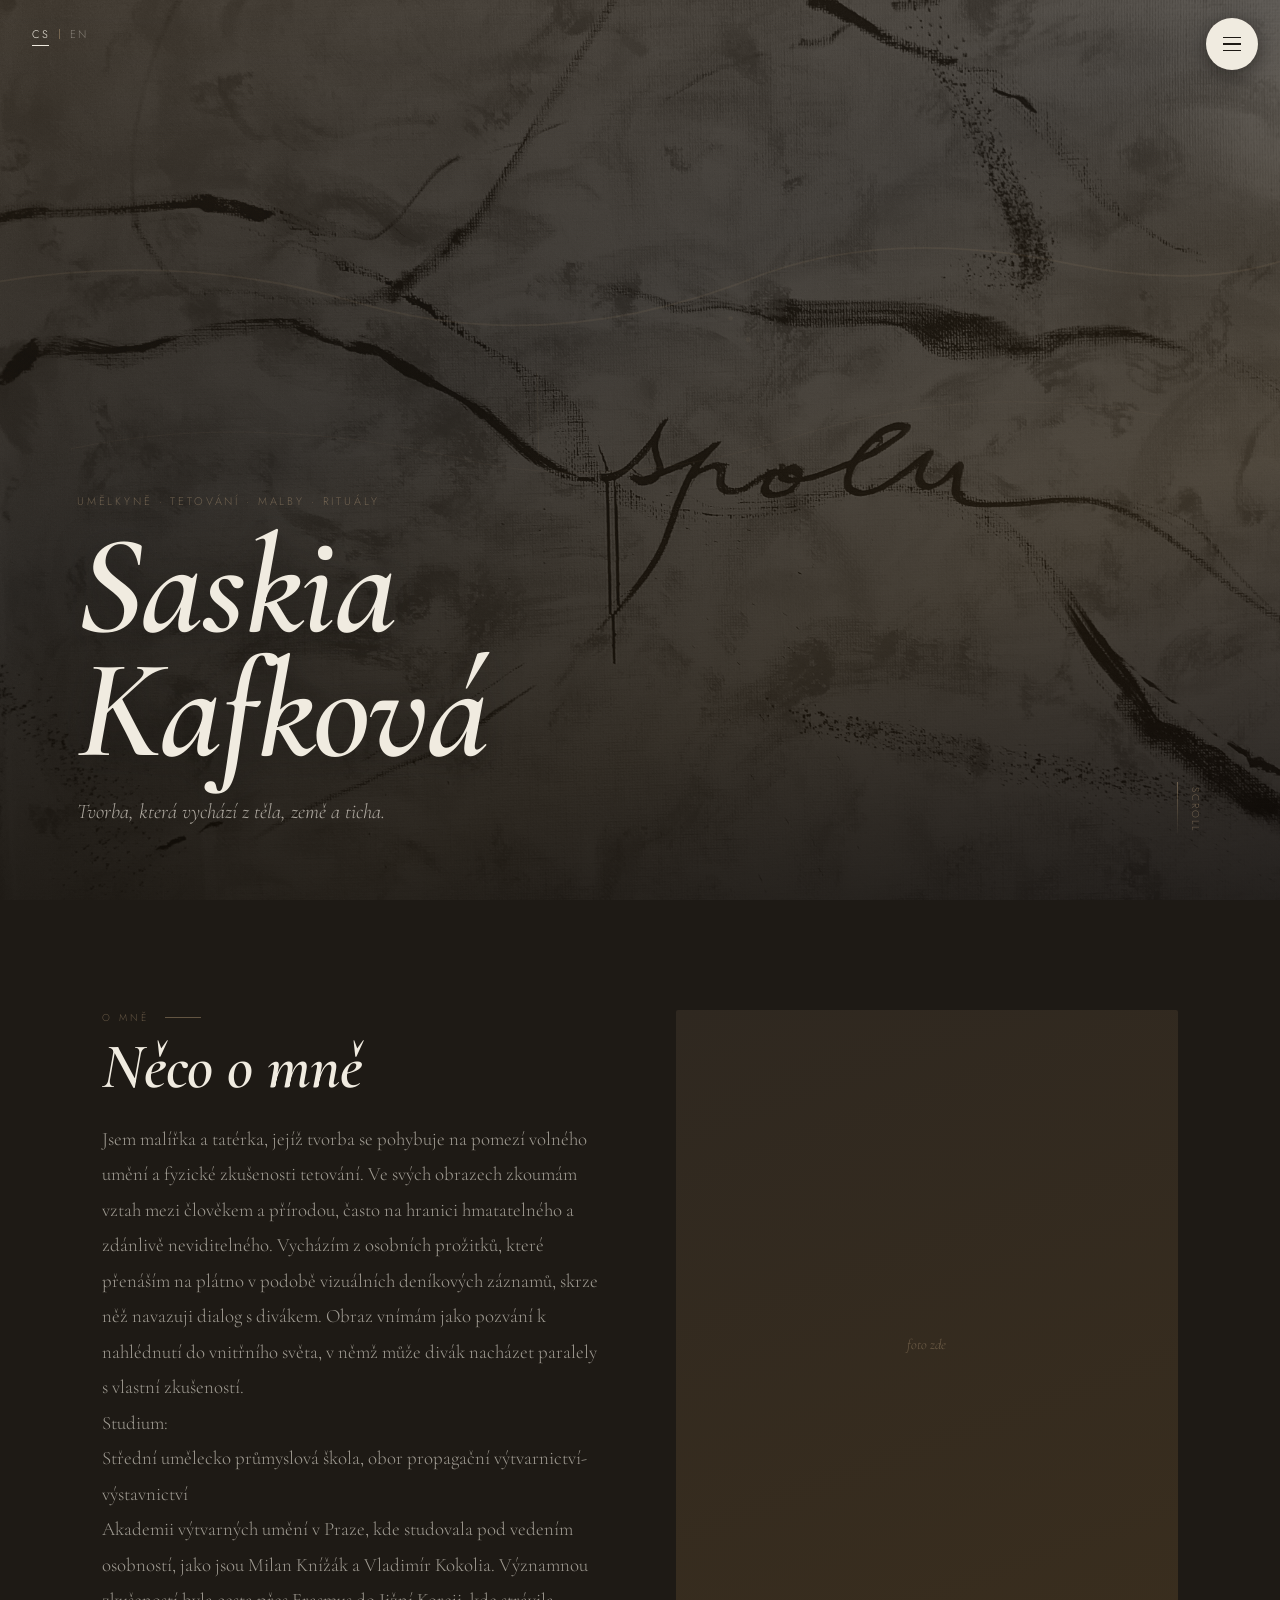
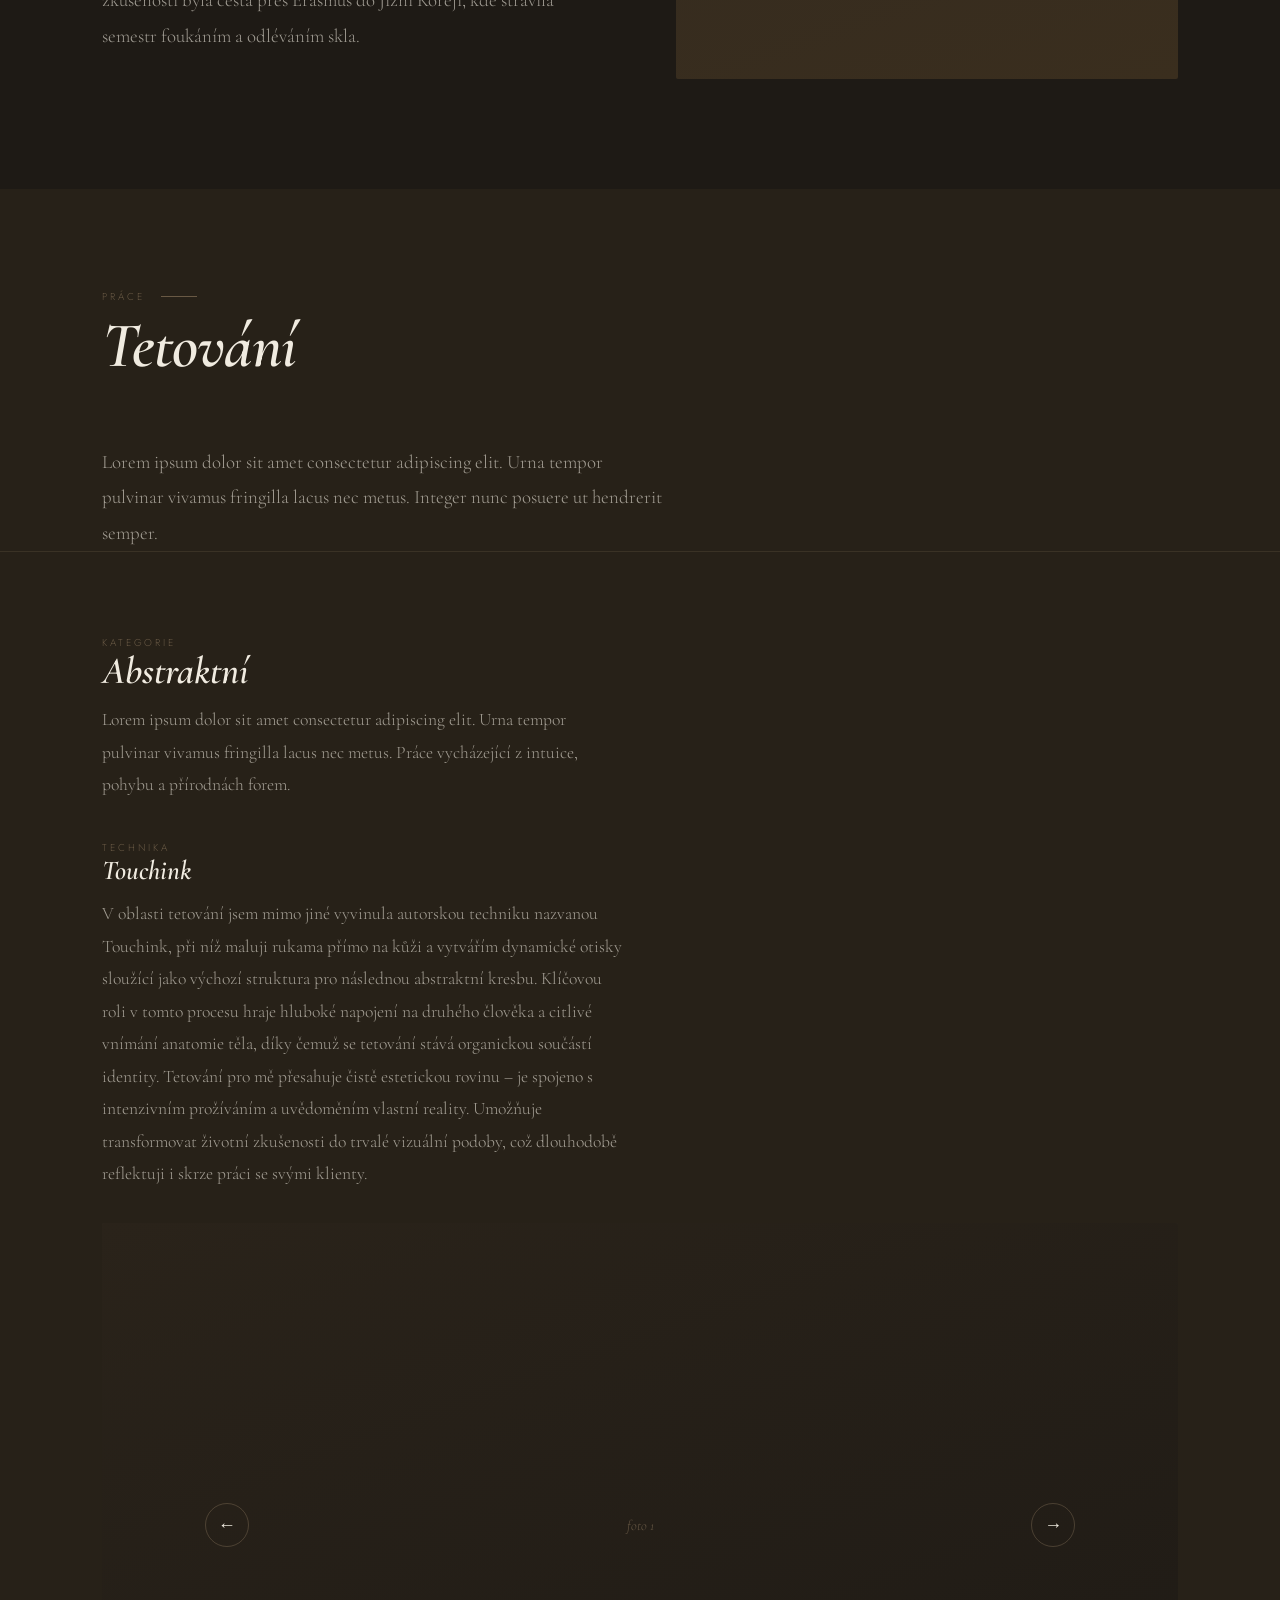
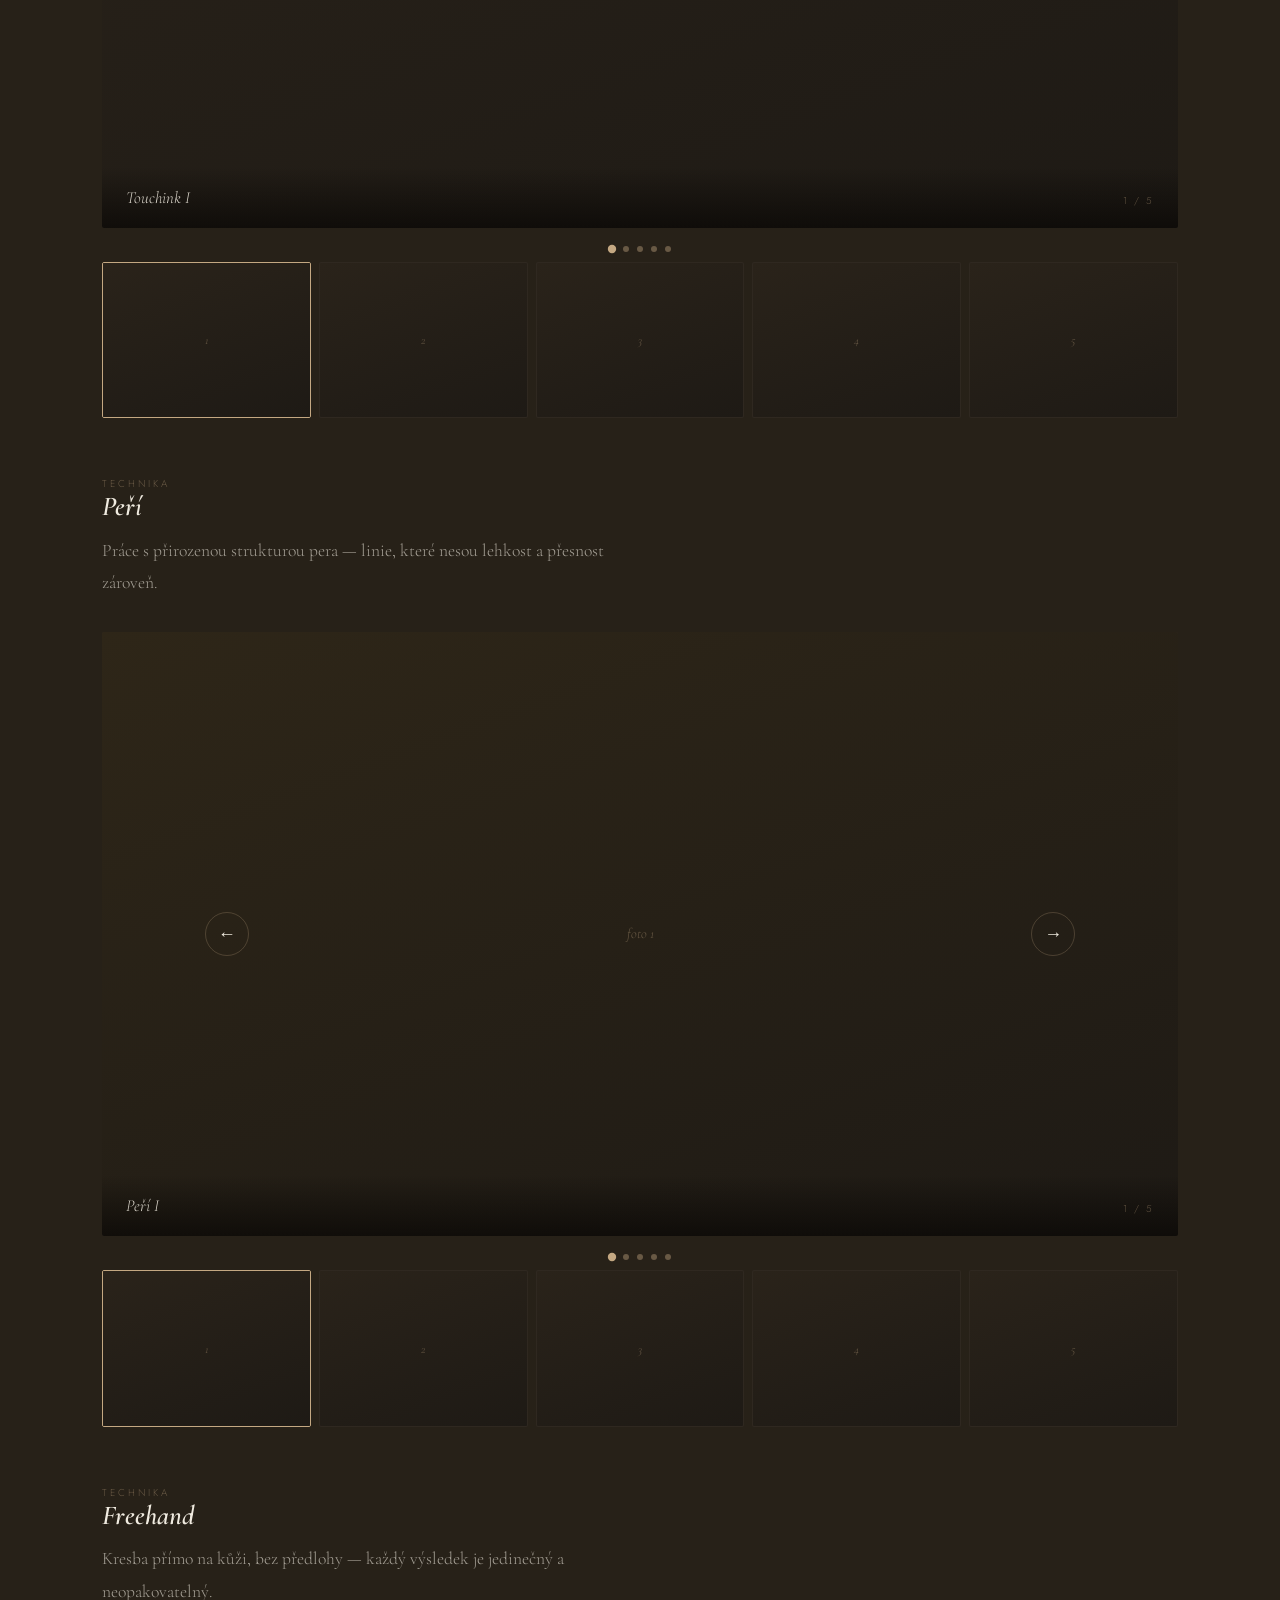
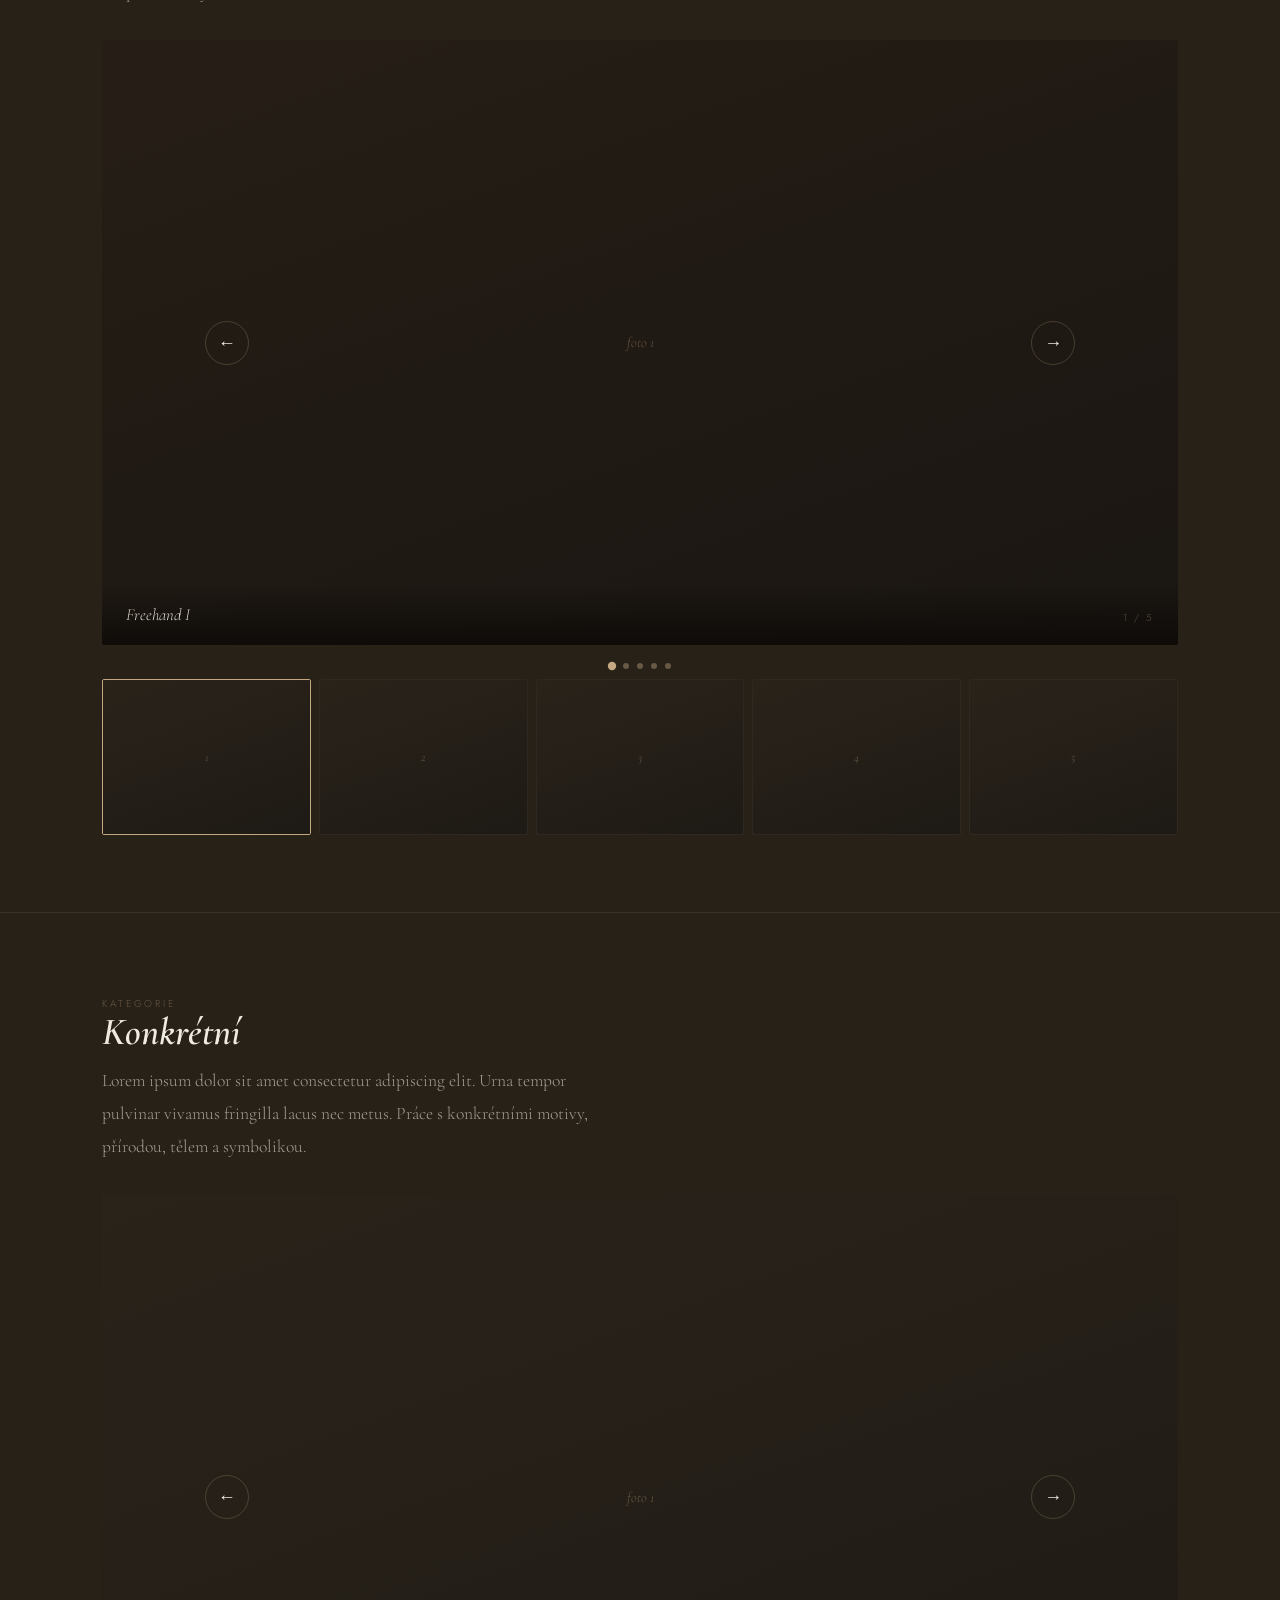
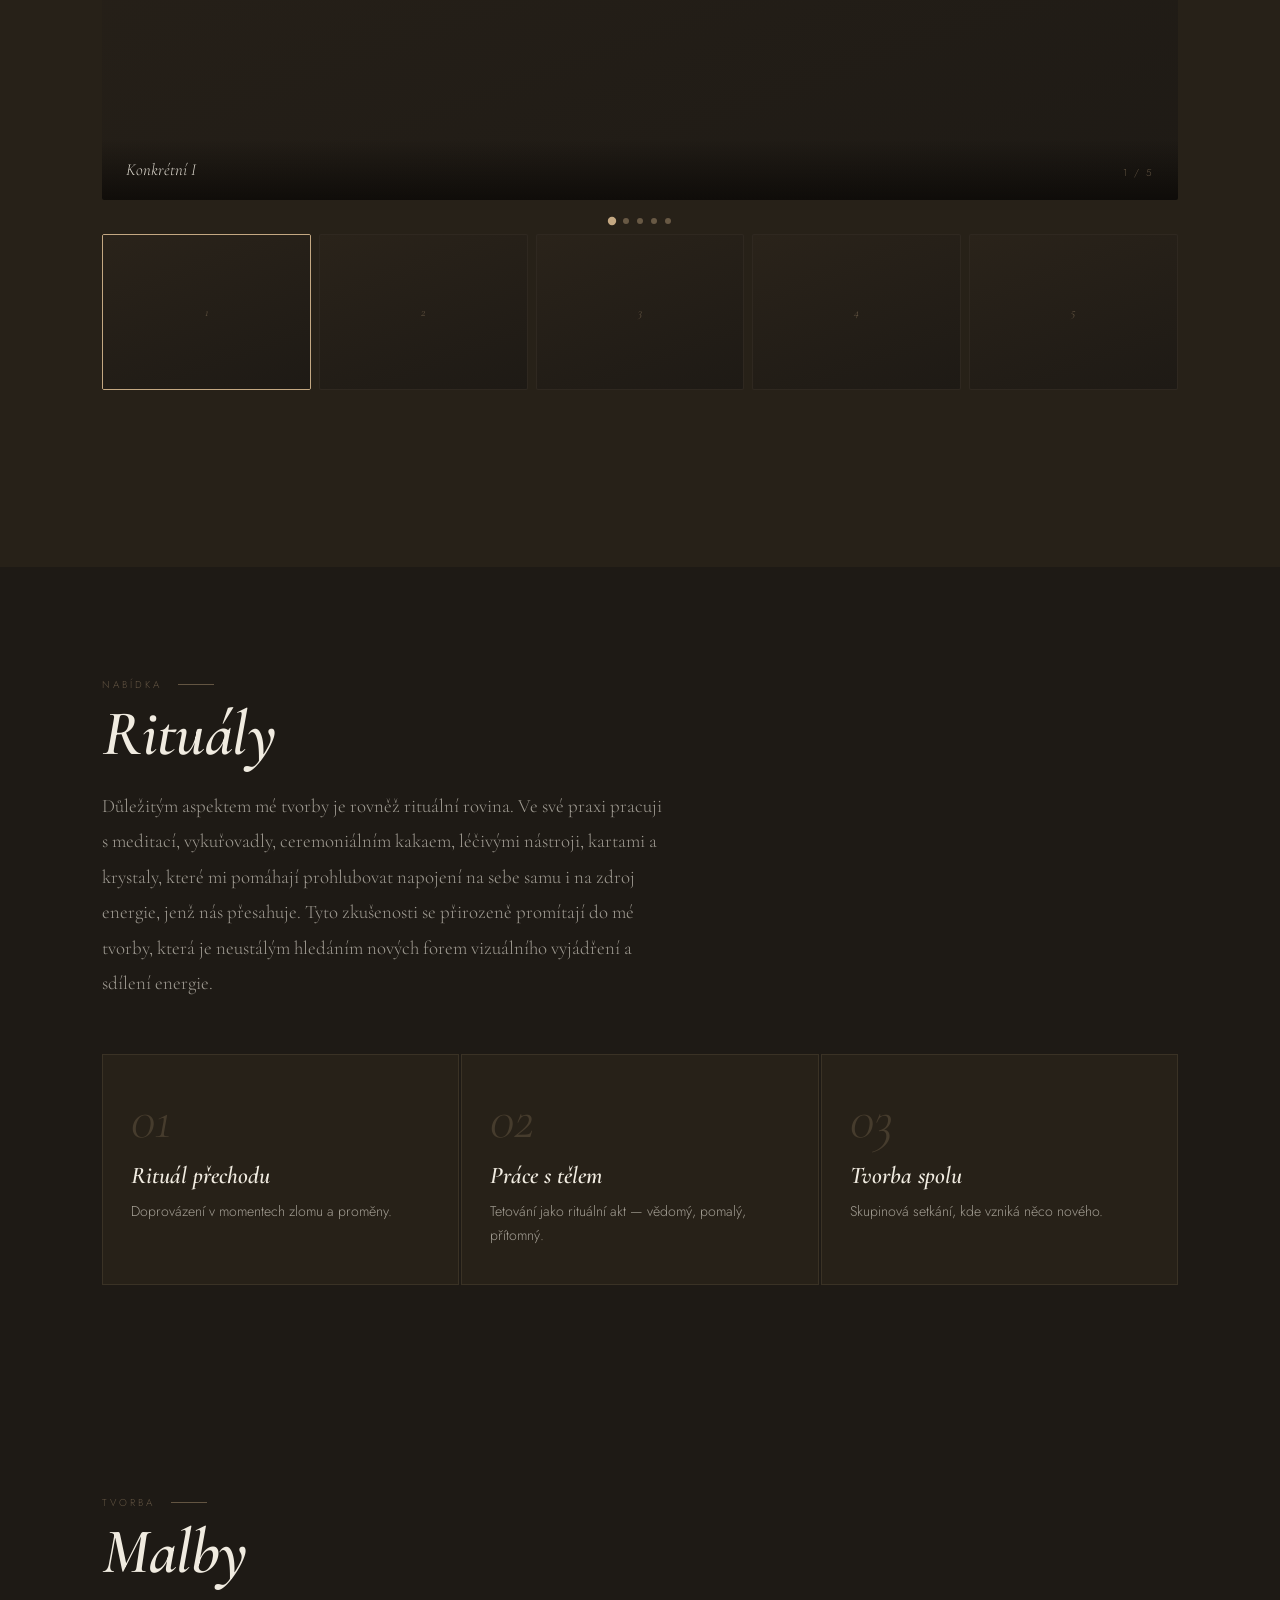
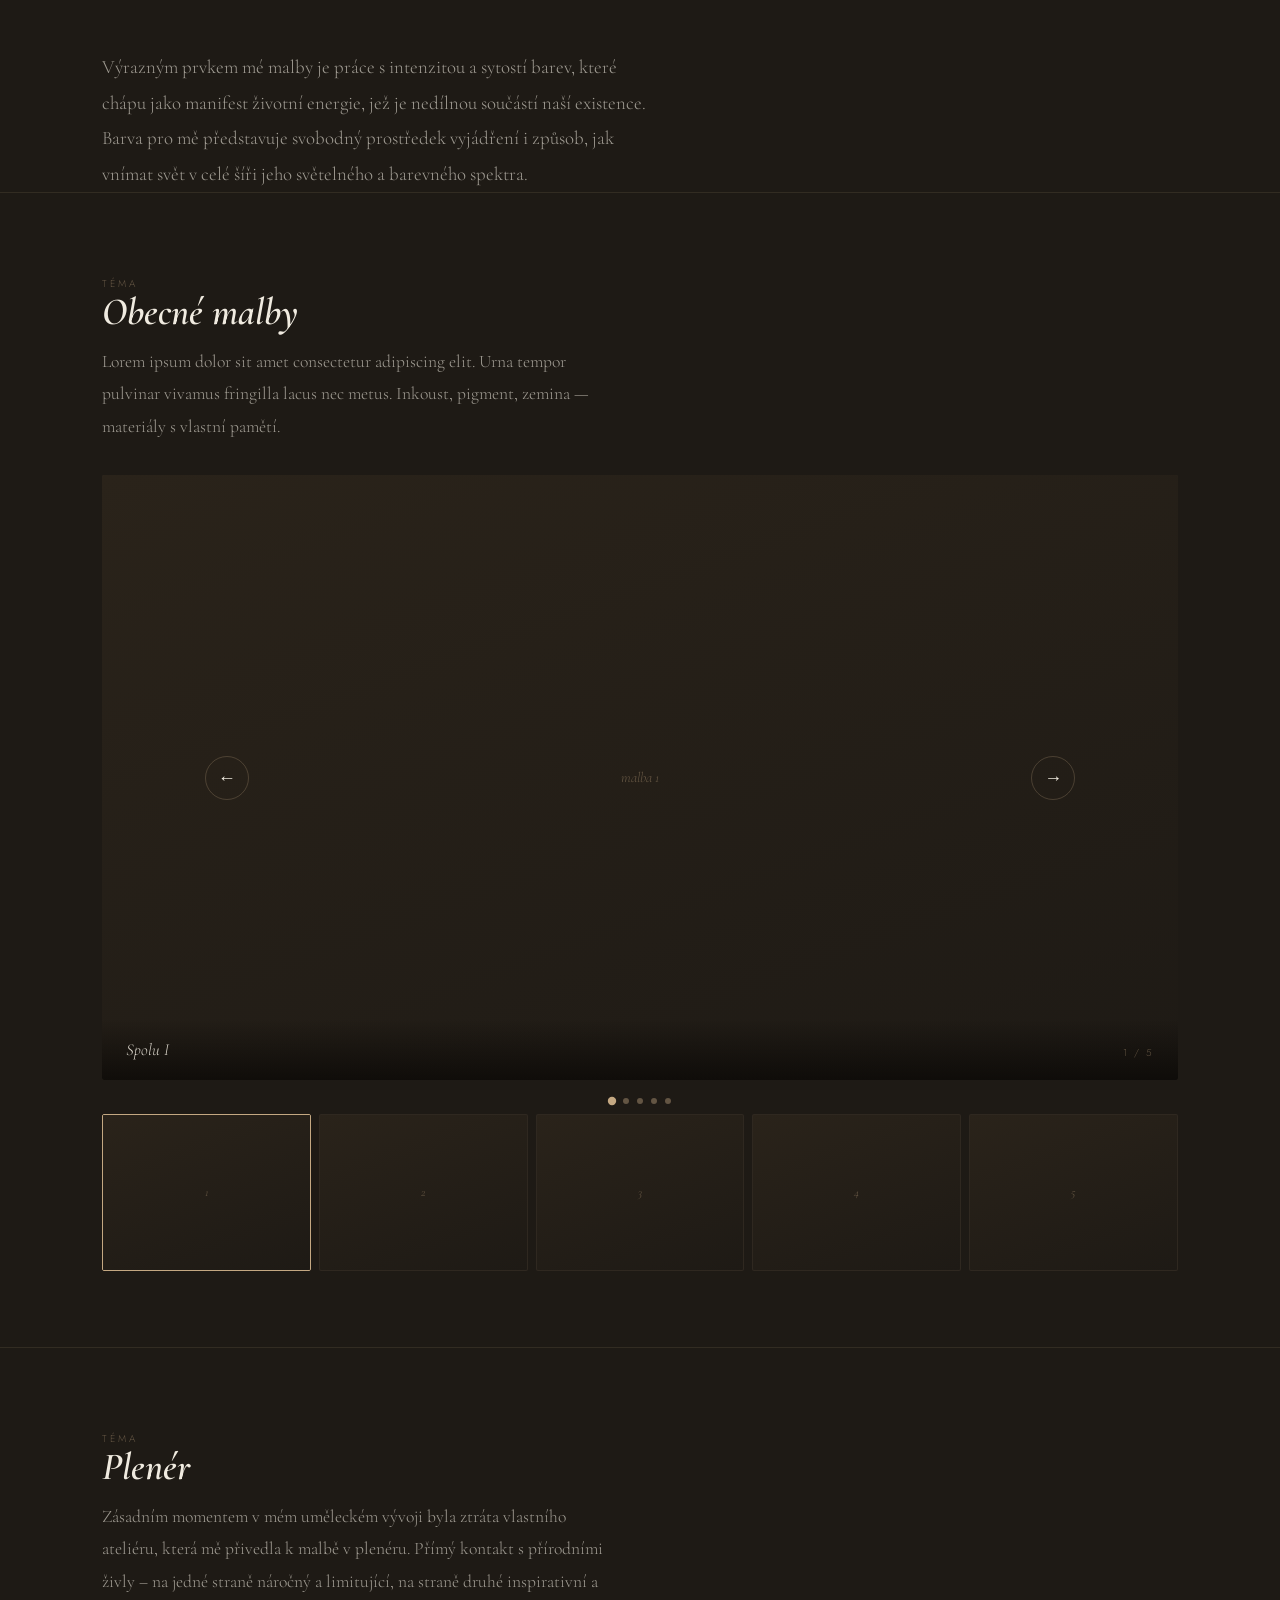
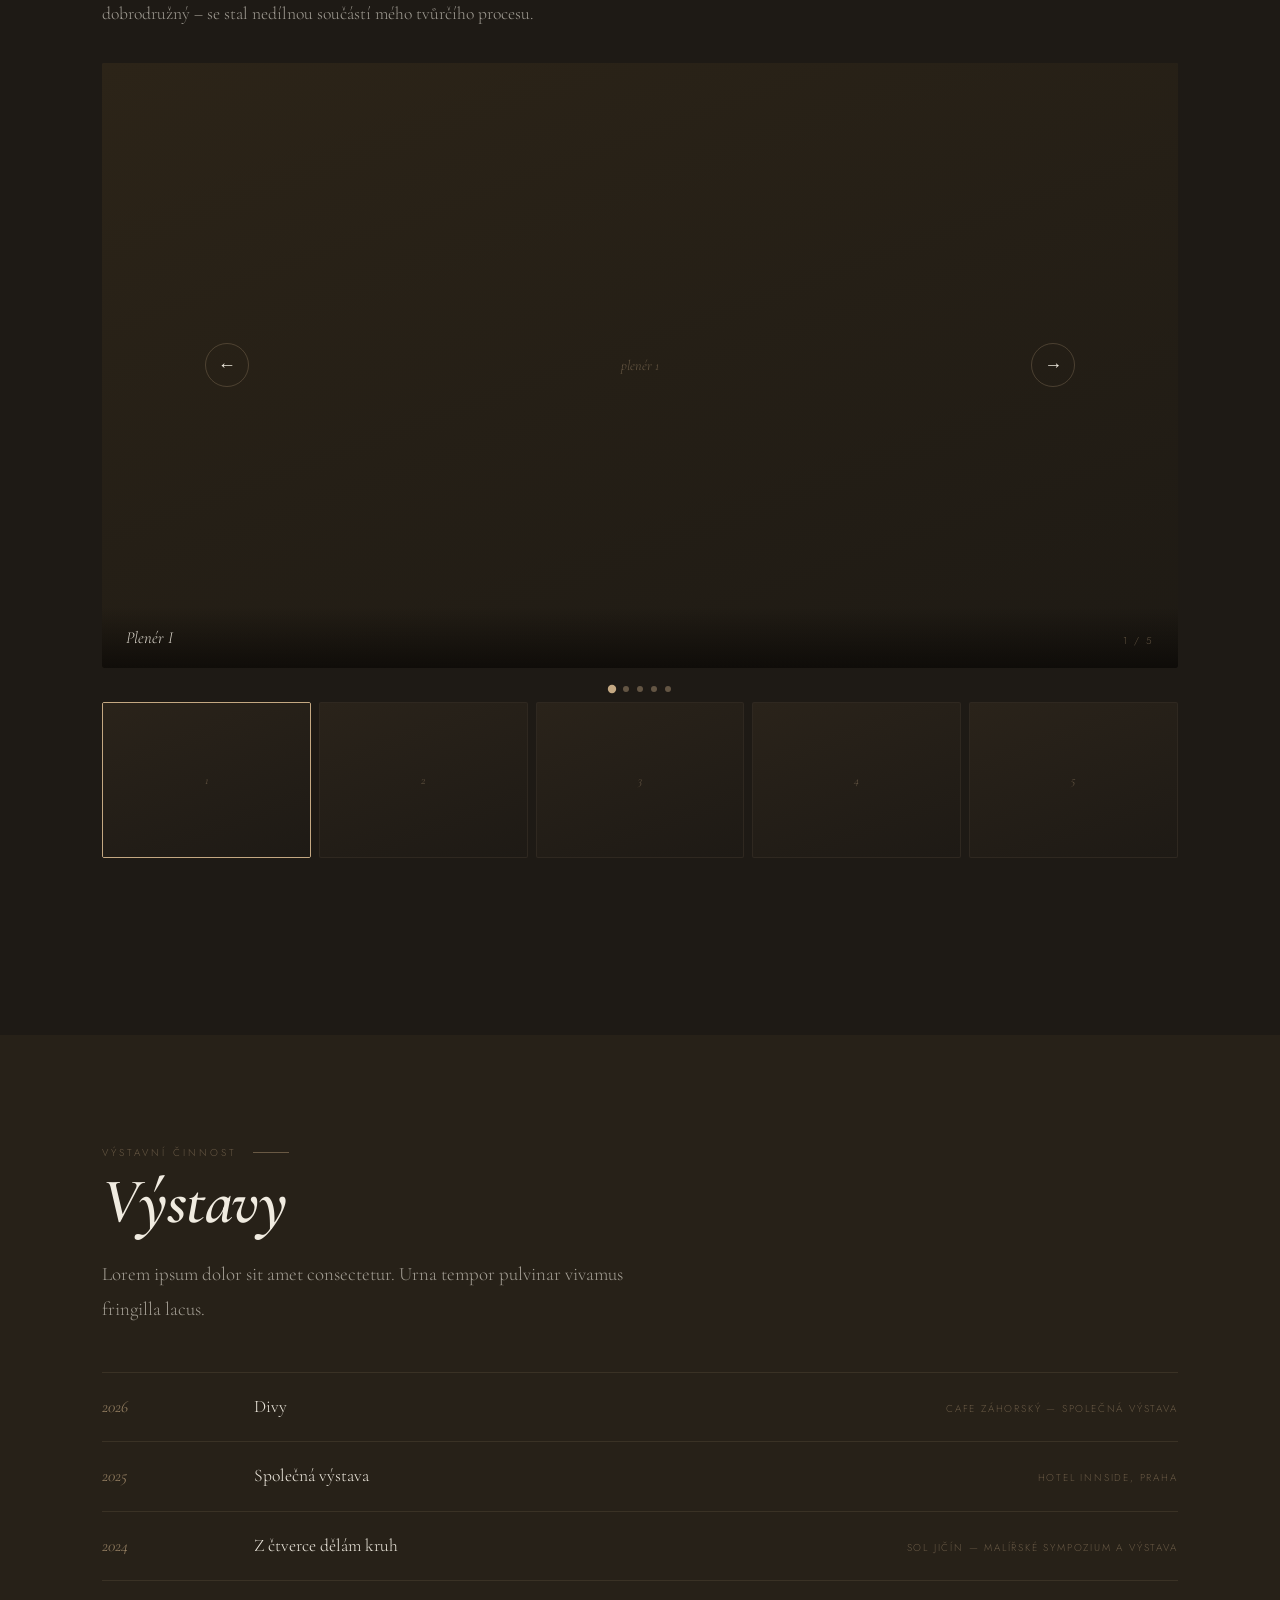
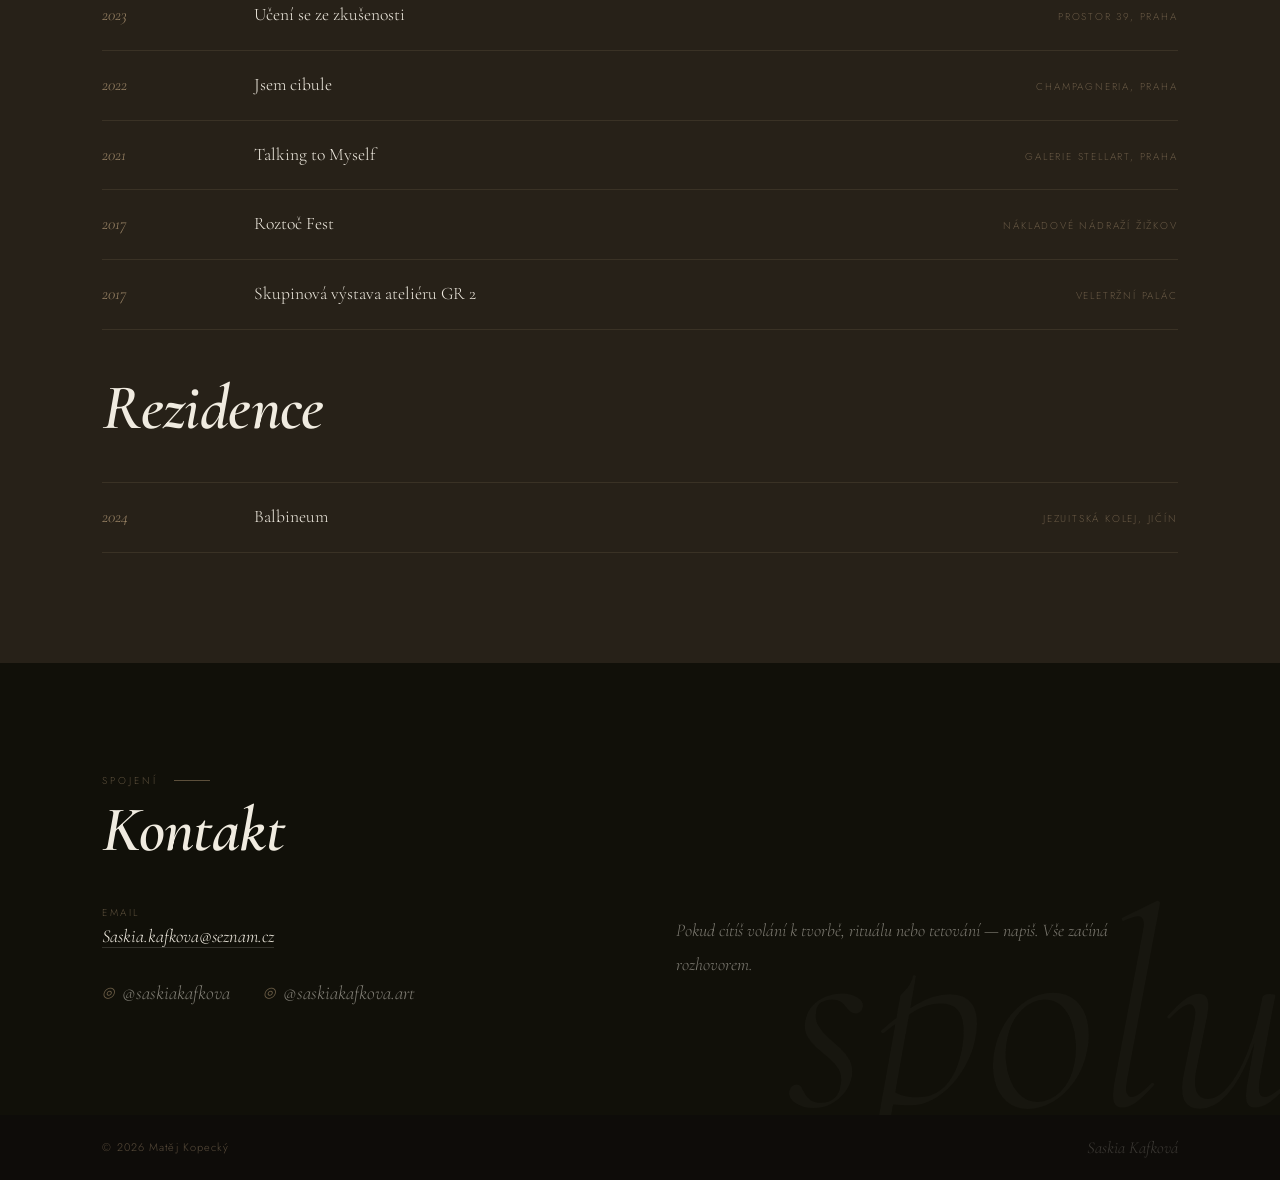
==== commit 565fa0c2: "v4 texty+ upravy" ====
--- a/index.html
+++ b/index.html
@@ -1,585 +1,601 @@
 <!DOCTYPE html>
 <html lang="cs">
 <head>
-<meta charset="UTF-8">
-<meta name="viewport" content="width=device-width, initial-scale=1.0">
-<meta name="description" content="Saskia Kafková — umělkyně, tetování, malby, rituály.">
-<link rel="preconnect" href="https://fonts.googleapis.com">
-<link rel="preconnect" href="https://fonts.gstatic.com" crossorigin>
-<title>Saskia Kafková</title>
-<link href="https://fonts.googleapis.com/css2?family=Cormorant+Garamond:ital,wght@0,300;0,400;0,600;1,300;1,400;1,600&family=Cormorant:ital,wght@0,300;0,600;1,300;1,600&family=Jost:wght@200;300;400&display=swap" rel="stylesheet">
-<style>
-/* ═══════════════════════════════════════════
-   DESIGN TOKENS
-═══════════════════════════════════════════ */
-:root{
-  --bg:          #1e1a15;
-  --bg-surface:  #272118;
-  --bg-surface2: #2f2820;
-  --bg-contact:  #111009;
-  --bg-footer:   #0e0c09;
-  --ink:         #f0ebe0;
-  --ink-muted:   rgba(240,235,224,.62);
-  --gold:        #c4a882;
-  --gold-dim:    rgba(196,168,130,.42);
-  --border:      rgba(196,168,130,.12);
-  --nav-size:    52px;
-  --safe-bottom: env(safe-area-inset-bottom,16px);
-}
-
-/* ═══════════════════════════════════════════
-   RESET
-═══════════════════════════════════════════ */
-*,*::before,*::after{box-sizing:border-box;margin:0;padding:0;-webkit-tap-highlight-color:transparent}
-html{scroll-behavior:smooth;height:100%}
-body{background:var(--bg);color:var(--ink);font-family:'Jost',sans-serif;font-weight:300;overflow-x:hidden;min-height:100%}
-
-/* ═══════════════════════════════════════════
-   LANG TOGGLE
-═══════════════════════════════════════════ */
-.lang-toggle{position:fixed;top:22px;left:26px;z-index:1000;display:flex;gap:4px;align-items:center}
-.lang-btn{font-family:'Jost',sans-serif;font-weight:300;font-size:11px;letter-spacing:.14em;text-transform:uppercase;color:var(--ink);background:none;border:none;cursor:pointer;padding:4px 6px;opacity:.38;transition:opacity .3s;position:relative}
-.lang-btn.active{opacity:1}
-.lang-btn.active::after{content:'';position:absolute;bottom:0;left:6px;right:6px;height:1px;background:var(--ink)}
-.lang-divider{width:1px;height:10px;background:var(--gold-dim)}
-
-/* ═══════════════════════════════════════════
-   DESKTOP NAV — full-screen overlay with artwork texture
-═══════════════════════════════════════════ */
-.nav-trigger{position:fixed;top:18px;right:22px;z-index:1001;width:var(--nav-size);height:var(--nav-size);background:var(--ink);border-radius:50%;cursor:pointer;border:none;display:flex;align-items:center;justify-content:center;transition:transform .4s cubic-bezier(.34,1.56,.64,1);box-shadow:0 4px 20px rgba(8,6,4,.5)}
-.nav-trigger:hover{transform:scale(1.1)}
-.nav-trigger .lines{display:flex;flex-direction:column;gap:5px}
-.nav-trigger .lines span{display:block;width:18px;height:1.5px;background:var(--bg);transition:all .4s cubic-bezier(.23,1,.32,1);transform-origin:center}
-.nav-open .nav-trigger .lines span:nth-child(1){transform:translateY(6.5px) rotate(45deg)}
-.nav-open .nav-trigger .lines span:nth-child(2){opacity:0;transform:scaleX(0)}
-.nav-open .nav-trigger .lines span:nth-child(3){transform:translateY(-6.5px) rotate(-45deg)}
-
-/* Overlay fills full screen, artwork texture prosvítá */
-.nav-overlay{
-  position:fixed;inset:0;z-index:999;
-  display:flex;align-items:center;justify-content:flex-end;
-  pointer-events:none;
-}
-/* Dark tinted background that scales from button */
-.nav-overlay::before{
-  content:'';
-  position:absolute;
-  top:18px;right:22px;
-  width:var(--nav-size);height:var(--nav-size);
-  background:var(--bg-surface);
-  border-radius:50%;
-  transform:scale(0);
-  transition:transform .7s cubic-bezier(.77,0,.175,1);
-}
-/* Artwork texture layer — Spolu.jpeg at low opacity */
-.nav-artwork{
-  position:absolute;inset:0;
-  background-image:url('images/Background/Spolu.jpeg');
-  background-size:cover;
-  background-position:center 30%;
-  opacity:0;
-  mix-blend-mode:luminosity;
-  transition:opacity .5s .3s;
-  pointer-events:none;
-}
-.nav-open .nav-artwork{opacity:.17}
-.nav-open .nav-overlay{pointer-events:all}
-.nav-open .nav-overlay::before{transform:scale(80)}
-
-.nav-links{
-  position:relative;z-index:2;
-  padding-right:80px;
-  display:flex;flex-direction:column;gap:4px;
-  align-items:flex-end;
-  opacity:0;transform:translateX(20px);
-  transition:opacity .2s,transform .3s;
-}
-.nav-open .nav-links{opacity:1;transform:translateX(0);transition:opacity .4s .4s,transform .4s .4s}
-
-/* Nav links — Cormorant Garamond, capitals via CSS */
-.nav-links a{
-  font-family:'Cormorant Garamond',serif;
-  font-size:clamp(1.8rem,4.5vw,3.4rem);
-  font-weight:600;
-  font-style:normal;
-  letter-spacing:.06em;
-  text-transform:uppercase;
-  color:var(--ink);
-  text-decoration:none;
-  line-height:1.15;
-  transition:color .3s;
-  display:block;
-  position:relative;
-}
-.nav-links a::after{content:'';position:absolute;bottom:2px;left:0;width:0;height:1px;background:var(--gold);transition:width .4s}
-.nav-links a:hover{color:var(--gold)}
-.nav-links a:hover::after{width:100%}
-
-/* ═══════════════════════════════════════════
-   HERO
-═══════════════════════════════════════════ */
-.hero{position:relative;height:100vh;min-height:580px;display:flex;flex-direction:column;justify-content:flex-end;padding:0 6vw 8vh;overflow:hidden}
-.hero-bg{position:absolute;inset:0;overflow:hidden}
-.hero-bg-inner{width:100%;height:100%;background:linear-gradient(155deg,#2a231a 0%,#1e1a15 40%,#2e2518 70%,#1a1410 100%);position:relative}
-.hero-bg-photo{position:absolute;inset:0;background-image:url('images/Background/Spolu.jpeg');background-size:cover;background-position:center 30%;opacity:.32;mix-blend-mode:luminosity}
-.hero-veil{position:absolute;inset:0;background:linear-gradient(to top,rgba(8,6,4,.65) 0%,rgba(8,6,4,.2) 50%,transparent 100%)}
-.hero-ink-svg{position:absolute;inset:0;pointer-events:none}
-.hero-content{position:relative;z-index:2}
-.hero-eyebrow{font-size:11px;letter-spacing:.26em;text-transform:uppercase;color:var(--gold-dim);margin-bottom:16px;opacity:0;animation:fadeUp 1s .3s forwards}
-/* Hero name — Cormorant Garamond, elegant weight */
-.hero-name{
-  font-family:'Cormorant Garamond',serif;
-  font-size:clamp(3.8rem,11vw,9rem);
-  font-weight:600;
-  font-style:italic;
-  line-height:.88;
-  color:var(--ink);
-  margin-bottom:22px;
-  text-shadow:0 2px 40px rgba(8,6,4,.4);
-  opacity:0;
-  animation:fadeUp 1s .5s forwards;
-  letter-spacing:-.01em;
-}
-.hero-tagline{font-family:'Cormorant Garamond',serif;font-size:clamp(1rem,2vw,1.3rem);font-style:italic;color:rgba(240,235,224,.68);max-width:380px;line-height:1.6;opacity:0;animation:fadeUp 1s .7s forwards}
-.scroll-hint{position:absolute;bottom:7vh;right:6vw;z-index:2;display:flex;align-items:center;gap:10px;opacity:0;animation:fadeIn 1s 1.2s forwards}
-.scroll-hint span{font-size:10px;letter-spacing:.2em;text-transform:uppercase;color:var(--gold-dim);writing-mode:vertical-rl}
-.scroll-line{width:1px;height:55px;background:linear-gradient(to bottom,var(--gold-dim),transparent);animation:pulse 2s 1.5s infinite}
-@keyframes fadeUp{from{opacity:0;transform:translateY(20px)}to{opacity:1;transform:translateY(0)}}
-@keyframes fadeIn{from{opacity:0}to{opacity:1}}
-@keyframes pulse{0%,100%{opacity:1;transform:scaleY(1)}50%{opacity:.4;transform:scaleY(.6)}}
-
-/* ═══════════════════════════════════════════
-   SECTION PRIMITIVES
-═══════════════════════════════════════════ */
-.section{padding:clamp(60px,10vw,110px) clamp(24px,8vw,140px);max-width:1200px;margin:0 auto}
-.section-label{font-size:10px;letter-spacing:.3em;text-transform:uppercase;color:var(--gold-dim);margin-bottom:12px;display:flex;align-items:center;gap:16px}
-.section-label::after{content:'';flex:0 0 36px;height:1px;background:var(--gold-dim)}
-
-/* Section headings — Cormorant Garamond, replaces Caveat everywhere */
-.sec-h2{
-  font-family:'Cormorant Garamond',serif;
-  font-size:clamp(2.4rem,5.5vw,4rem);
-  font-weight:600;
-  font-style:italic;
-  line-height:.95;
-  color:var(--ink);
-  margin-bottom:24px;
-  letter-spacing:-.01em;
-}
-.body-text{font-family:'Cormorant Garamond',serif;font-size:clamp(1rem,1.5vw,1.18rem);line-height:1.88;color:var(--ink-muted);max-width:560px}
-
-/* ═══════════════════════════════════════════
-   ABOUT
-═══════════════════════════════════════════ */
-.about-grid{display:grid;grid-template-columns:1fr 1fr;gap:72px;align-items:start}
-.about-img{position:relative;aspect-ratio:3/4;background:var(--bg-surface);overflow:hidden;border-radius:2px}
-.about-img::before{content:'';position:absolute;top:-8px;right:-8px;width:100%;height:100%;border:1px solid var(--gold-dim);opacity:.5;z-index:-1}
-.about-img-ph{width:100%;height:100%;background:linear-gradient(160deg,#2f2820,#3a2e1e);display:flex;align-items:center;justify-content:center;font-family:'Cormorant Garamond',serif;font-style:italic;font-size:.9rem;color:var(--gold-dim)}
-.about-img img{width:100%;height:100%;object-fit:cover}
-
-/* ═══════════════════════════════════════════
-   GALLERY SHARED — fullscreen slideshow
-═══════════════════════════════════════════ */
-.gallery-wrap{padding:clamp(60px,8vw,100px) 0;background:var(--bg-surface)}
-.gallery-wrap.light{background:var(--bg)}
-.gallery-header{padding:0 clamp(24px,8vw,140px);margin-bottom:44px;display:flex;justify-content:space-between;align-items:flex-end;flex-wrap:wrap;gap:16px}
-
-/* ── SLIDESHOW — 1 focussed image + 4 thumbs ── */
-.slideshow{
-  position:relative;
-  padding:0 clamp(24px,8vw,140px);
-}
-.slide-main{
-  position:relative;
-  width:100%;
-  aspect-ratio:16/9;
-  max-height:72vh;
-  overflow:hidden;
-  background:var(--bg-surface2);
-  border-radius:2px;
-  cursor:pointer;
-}
-.slide-main-img{
-  position:absolute;inset:0;
-  transition:opacity .55s cubic-bezier(.23,1,.32,1),transform .55s cubic-bezier(.23,1,.32,1);
-  opacity:0;
-  transform:scale(1.03);
-}
-.slide-main-img.active{opacity:1;transform:scale(1)}
-.slide-main-img .ph{
-  width:100%;height:100%;
-  display:flex;align-items:center;justify-content:center;
-  font-family:'Cormorant Garamond',serif;font-style:italic;font-size:.9rem;color:var(--gold-dim);
-}
-.slide-main-img img{width:100%;height:100%;object-fit:cover;display:block}
-
-/* Caption bar */
-.slide-caption{
-  position:absolute;bottom:0;left:0;right:0;
-  padding:20px 24px;
-  background:linear-gradient(to top,rgba(8,6,4,.7),transparent);
-  display:flex;justify-content:space-between;align-items:flex-end;
-  z-index:3;
-}
-.slide-label{
-  font-family:'Cormorant Garamond',serif;
-  font-size:1.05rem;font-style:italic;
-  color:var(--ink);opacity:.9;
-}
-.slide-counter{font-size:10px;letter-spacing:.2em;color:var(--gold-dim);font-family:'Jost',sans-serif}
-
-/* Nav arrows */
-.slide-arrow{
-  position:absolute;top:50%;transform:translateY(-50%);
-  z-index:4;background:none;border:1px solid rgba(196,168,130,.25);
-  color:var(--ink);width:44px;height:44px;border-radius:50%;
-  cursor:pointer;display:flex;align-items:center;justify-content:center;
-  transition:background .3s,border-color .3s;
-  font-size:18px;line-height:1;
-}
-.slide-arrow:hover{background:rgba(196,168,130,.15);border-color:var(--gold)}
-.slide-arrow.prev{left:clamp(28px,8vw,148px)}
-.slide-arrow.next{right:clamp(28px,8vw,148px)}
-
-/* Dot strip */
-.slide-dots{
-  display:flex;justify-content:center;gap:8px;
-  margin-top:18px;
-}
-.sdot{
-  width:6px;height:6px;border-radius:50%;
-  background:var(--gold-dim);
-  cursor:pointer;
-  transition:background .3s,transform .3s;
-  border:none;padding:0;
-}
-.sdot.on{background:var(--gold);transform:scale(1.4)}
-
-/* Thumb strip */
-.slide-thumbs{
-  display:flex;gap:8px;margin-top:10px;
-}
-.sthumb{
-  flex:1;aspect-ratio:4/3;overflow:hidden;
-  background:var(--bg-surface2);border-radius:2px;
-  cursor:pointer;position:relative;
-  border:1px solid transparent;
-  transition:border-color .3s;
-}
-.sthumb.active{border-color:var(--gold)}
-.sthumb .ph{
-  width:100%;height:100%;
-  display:flex;align-items:center;justify-content:center;
-  font-family:'Cormorant Garamond',serif;font-style:italic;font-size:.75rem;color:var(--gold-dim);
-  background:linear-gradient(160deg,#2a231a,#1e1a15);
-}
-.sthumb img{width:100%;height:100%;object-fit:cover;display:block;transition:transform .4s}
-.sthumb:hover img{transform:scale(1.06)}
-
-/* ── GALLERY SUBSECTION (tetování / malby podsekce) ── */
-.gallery-subsec{
-  padding:clamp(40px,6vw,80px) clamp(24px,8vw,140px);
-  border-top:1px solid var(--border);
-}
-.gallery-subsec:first-child{border-top:none}
-.subsec-label{
-  font-size:10px;letter-spacing:.28em;text-transform:uppercase;
-  color:var(--gold-dim);margin-bottom:8px;
-  font-family:'Jost',sans-serif;
-}
-.subsec-h3{
-  font-family:'Cormorant Garamond',serif;
-  font-size:clamp(1.6rem,3.5vw,2.4rem);
-  font-weight:600;font-style:italic;
-  color:var(--ink);margin-bottom:14px;
-  line-height:1;
-}
-.subsec-body{
-  font-family:'Cormorant Garamond',serif;
-  font-size:clamp(.95rem,1.4vw,1.1rem);
-  line-height:1.85;color:var(--ink-muted);
-  max-width:520px;margin-bottom:32px;
-}
-
-/* Technique tags */
-.tech-tags{display:flex;gap:10px;flex-wrap:wrap;margin-bottom:28px}
-.ttag{
-  font-size:9px;letter-spacing:.22em;text-transform:uppercase;
-  color:var(--gold);border:1px solid rgba(196,168,130,.25);
-  padding:5px 12px;border-radius:1px;
-  font-family:'Jost',sans-serif;
-}
-
-/* ═══════════════════════════════════════════
-   RITUALS
-═══════════════════════════════════════════ */
-.rituals-grid{display:grid;grid-template-columns:repeat(3,1fr);gap:2px;margin-top:52px}
-.rcard{background:var(--bg-surface);padding:36px 28px;border:1px solid var(--border);transition:background .4s;position:relative;overflow:hidden}
-.rcard::before{content:'';position:absolute;left:0;top:0;bottom:0;width:2px;background:var(--gold);transform:scaleY(0);transform-origin:top;transition:transform .4s cubic-bezier(.23,1,.32,1)}
-.rcard:hover{background:var(--bg-surface2)}
-.rcard:hover::before,.rcard:active::before{transform:scaleY(1)}
-.rnum{
-  font-family:'Cormorant Garamond',serif;
-  font-size:3.5rem;font-style:italic;
-  color:var(--gold);opacity:.2;line-height:1;margin-bottom:14px;
-}
-.rcard h3{
-  font-family:'Cormorant Garamond',serif;
-  font-size:1.5rem;font-weight:600;font-style:italic;
-  color:var(--ink);margin-bottom:10px;
-}
-.rcard p{font-size:.88rem;color:var(--ink-muted);line-height:1.7;font-family:'Jost',sans-serif;font-weight:300}
-
-/* ═══════════════════════════════════════════
-   EXHIBITIONS — Výstavy
-═══════════════════════════════════════════ */
-.exhibitions-sec{
-  padding:clamp(60px,10vw,110px) clamp(24px,8vw,140px);
-  background:var(--bg-surface);
-}
-.exh-inner{max-width:1200px;margin:0 auto}
-.exh-list{margin-top:44px;display:flex;flex-direction:column;gap:0}
-.exh-item{
-  display:grid;grid-template-columns:120px 1fr auto;
-  gap:32px;align-items:baseline;
-  padding:22px 0;
-  border-bottom:1px solid var(--border);
-  transition:background .3s;
-}
-.exh-item:first-child{border-top:1px solid var(--border)}
-.exh-date{
-  font-family:'Cormorant Garamond',serif;
-  font-size:1.05rem;font-style:italic;
-  color:var(--gold);opacity:.75;
-}
-.exh-title{
-  font-family:'Cormorant Garamond',serif;
-  font-size:1.1rem;font-weight:300;
-  color:var(--ink);line-height:1.4;
-}
-.exh-place{
-  font-size:10px;letter-spacing:.18em;text-transform:uppercase;
-  color:var(--gold-dim);font-family:'Jost',sans-serif;
-  text-align:right;
-}
-
-/* ═══════════════════════════════════════════
-   CONTACT
-═══════════════════════════════════════════ */
-.contact-sec{padding:clamp(60px,10vw,110px) clamp(24px,8vw,140px);background:var(--bg-contact);position:relative;overflow:hidden}
-.contact-sec::before{
-  content:'spolu';
-  font-family:'Cormorant Garamond',serif;
-  font-style:italic;
-  font-size:clamp(7rem,22vw,20rem);
-  color:rgba(240,235,224,.025);
-  position:absolute;right:-1vw;bottom:-.15em;
-  line-height:1;pointer-events:none;user-select:none;
-}
-.cgrid{display:grid;grid-template-columns:1fr 1fr;gap:72px;margin-top:44px}
-.clabel{font-size:10px;letter-spacing:.25em;text-transform:uppercase;color:var(--gold-dim);display:block;margin-bottom:5px;font-family:'Jost',sans-serif}
-.cval{font-family:'Cormorant Garamond',serif;font-size:1.15rem;font-style:italic;color:var(--ink);display:block;margin-bottom:26px}
-.cval a{color:var(--ink);text-decoration:none;border-bottom:1px solid rgba(240,235,224,.15);transition:border-color .3s}
-.cval a:hover{border-color:var(--gold)}
-.ig-handle{font-family:'Cormorant Garamond',serif;font-style:italic;font-size:1.2rem;color:var(--ink);text-decoration:none;opacity:.5;transition:opacity .3s;display:inline-flex;align-items:center;gap:7px;margin-right:28px;margin-top:8px}
-.ig-handle:hover,.ig-handle:active{opacity:1}
-.ig-handle::before{content:'◎';font-size:.75em;color:var(--gold)}
-.contact-quote{font-family:'Cormorant Garamond',serif;font-size:1.12rem;font-style:italic;color:var(--ink);opacity:.48;line-height:1.9;margin-top:8px}
-
-/* ═══════════════════════════════════════════
-   FOOTER
-═══════════════════════════════════════════ */
-footer{background:var(--bg-footer);padding:22px clamp(24px,8vw,140px);display:flex;justify-content:space-between;align-items:center}
-.fcopy{font-size:11px;letter-spacing:.1em;color:var(--gold-dim);font-family:'Jost',sans-serif}
-.fname{
-  font-family:'Cormorant Garamond',serif;
-  font-style:italic;font-size:1.05rem;
-  color:var(--ink);opacity:.2;
-}
-
-/* ═══════════════════════════════════════════
-   LIGHTBOX
-═══════════════════════════════════════════ */
-.lightbox{position:fixed;inset:0;z-index:2000;background:rgba(8,6,4,.97);display:flex;align-items:center;justify-content:center;opacity:0;pointer-events:none;transition:opacity .4s}
-.lightbox.on{opacity:1;pointer-events:all}
-.lightbox img{max-width:88vw;max-height:86vh;object-fit:contain;transform:scale(.94);transition:transform .4s cubic-bezier(.23,1,.32,1);border-radius:2px}
-.lightbox.on img{transform:scale(1)}
-.lb-close{position:absolute;top:26px;right:30px;font-size:11px;letter-spacing:.2em;text-transform:uppercase;color:var(--ink);opacity:.35;cursor:pointer;background:none;border:none;font-family:'Jost',sans-serif;transition:opacity .3s}
-.lb-close:hover{opacity:1}
-
-/* ═══════════════════════════════════════════
-   REVEAL
-═══════════════════════════════════════════ */
-.reveal{opacity:0;transform:translateY(28px);transition:opacity .8s,transform .8s}
-.reveal.vis{opacity:1;transform:translateY(0)}
-
-/* ═══════════════════════════════════════════
-   TABLET ≤ 860px
-═══════════════════════════════════════════ */
-@media(max-width:860px){
-  .about-grid{grid-template-columns:1fr;gap:36px}
-  .about-img{aspect-ratio:4/3}
-  .rituals-grid{grid-template-columns:1fr;gap:2px}
-  .rcard:first-child{border-radius:10px 10px 0 0}
-  .rcard:last-child{border-radius:0 0 10px 10px}
-  .cgrid{grid-template-columns:1fr;gap:28px}
-  footer{flex-direction:column;gap:6px;text-align:center}
-  .exh-item{grid-template-columns:80px 1fr;gap:16px}
-  .exh-place{grid-column:1/-1;text-align:left}
-  .slide-thumbs{display:none}
-  .slide-arrow{display:none}
-}
-
-/* ═══════════════════════════════════════════
-   MOBILE ≤ 600px
-═══════════════════════════════════════════ */
-@media(max-width:600px){
-  .nav-trigger,.nav-overlay{display:none}
-  .mob-nav-stack{display:block}
-  .hero{height:58vh;min-height:300px;max-height:460px;padding:0 22px 28px}
-  .scroll-hint{display:none}
-  .section{padding:40px 22px}
-  .body-text{max-width:100%;font-size:1.05rem}
-  .about-grid{gap:28px}
-  .about-img{border-radius:10px}
-  .gallery-wrap{padding:36px 0}
-  .gallery-header{padding:0 22px;margin-bottom:18px}
-  .slideshow{padding:0 12px}
-  .slide-arrow{display:none}
-  .slide-thumbs{display:none}
-  .slide-main{aspect-ratio:4/3;max-height:55vw}
-  .gallery-subsec{padding:32px 22px}
-  .rituals-grid{margin-top:28px}
-  .rcard{padding:24px 20px}
-  .contact-sec{padding:48px 22px 44px}
-  .cgrid{gap:0;margin-top:28px}
-  .ig-handle{margin-right:20px}
-  footer{flex-direction:column;gap:5px;text-align:center;padding:16px 22px calc(14px + var(--safe-bottom))}
-  .lb-close{top:18px;right:18px}
-  .exh-item{grid-template-columns:1fr;gap:4px;padding:16px 0}
-  .exh-place{text-align:left}
-  .exhibitions-sec{padding:40px 22px}
-}
-
-/* ═══════════════════════════════════════════
-   MOBILE CARD-STACK NAV
-═══════════════════════════════════════════ */
-.mob-nav-stack{display:none;position:fixed;bottom:calc(22px + var(--safe-bottom));right:18px;z-index:300;width:60px;height:60px}
-.mob-nav-trigger{position:absolute;bottom:0;right:0;width:56px;height:56px;background:var(--ink);border-radius:50%;border:none;cursor:pointer;display:flex;align-items:center;justify-content:center;box-shadow:0 6px 24px rgba(8,6,4,.55);transition:transform .4s cubic-bezier(.34,1.56,.64,1);z-index:2}
-.mob-nav-trigger:active{transform:scale(.92)}
-.mob-nav-trigger .mlines{display:flex;flex-direction:column;gap:4px}
-.mob-nav-trigger .mlines span{display:block;width:16px;height:1.5px;background:var(--bg);transition:all .4s cubic-bezier(.23,1,.32,1);transform-origin:center}
-.mob-nav-open .mob-nav-trigger .mlines span:nth-child(1){transform:translateY(5.5px) rotate(45deg)}
-.mob-nav-open .mob-nav-trigger .mlines span:nth-child(2){opacity:0;transform:scaleX(0)}
-.mob-nav-open .mob-nav-trigger .mlines span:nth-child(3){transform:translateY(-5.5px) rotate(-45deg)}
-.mob-nav-backdrop{position:fixed;inset:0;z-index:250;background:rgba(8,6,4,.8);backdrop-filter:blur(8px);-webkit-backdrop-filter:blur(8px);opacity:0;pointer-events:none;transition:opacity .38s}
-.mob-nav-open .mob-nav-backdrop{opacity:1;pointer-events:all}
-.mob-nav-cards{position:absolute;bottom:0;right:0;width:220px;pointer-events:none}
-.mncard{position:absolute;bottom:0;right:0;width:210px;background:var(--bg-surface);border:1px solid var(--border);border-radius:14px;padding:13px 18px 13px 16px;cursor:pointer;text-decoration:none;display:flex;align-items:center;justify-content:space-between;opacity:0;transform:translateY(0) rotate(0deg) scale(.88);transition:transform .5s cubic-bezier(.23,1,.32,1),opacity .35s ease,background .2s;box-shadow:0 4px 20px rgba(8,6,4,.4)}
-.mncard:active{background:var(--bg-surface2)}
-.mncard-label{
-  font-family:'Cormorant Garamond',serif;
-  font-size:1.05rem;font-style:italic;
-  color:var(--ink);line-height:1;
-}
-.mncard-num{font-family:'Jost',sans-serif;font-size:9px;letter-spacing:.18em;color:var(--gold-dim)}
-.mob-nav-open .mob-nav-cards{pointer-events:all}
-.mob-nav-open .mncard:nth-child(1){opacity:1;transform:translateY(-68px)  rotate(-1.5deg);transition-delay:.03s}
-.mob-nav-open .mncard:nth-child(2){opacity:1;transform:translateY(-130px) rotate(-.5deg); transition-delay:.07s}
-.mob-nav-open .mncard:nth-child(3){opacity:1;transform:translateY(-192px) rotate(.4deg);  transition-delay:.11s}
-.mob-nav-open .mncard:nth-child(4){opacity:1;transform:translateY(-254px) rotate(1deg);   transition-delay:.15s}
-.mob-nav-open .mncard:nth-child(5){opacity:1;transform:translateY(-316px) rotate(1.5deg); transition-delay:.19s}
-.mob-nav-open .mncard:nth-child(6){opacity:1;transform:translateY(-378px) rotate(2deg);   transition-delay:.23s}
-.mob-nav-open .mncard:nth-child(7){opacity:1;transform:translateY(-440px) rotate(2.4deg); transition-delay:.27s}
-</style>
+    <meta charset="UTF-8">
+    <meta name="viewport" content="width=device-width, initial-scale=1.0">
+    <meta name="description" content="Saskia Kafková — umělkyně, tetování, malby, rituály.">
+    <link rel="preconnect" href="https://fonts.googleapis.com">
+    <link rel="preconnect" href="https://fonts.gstatic.com" crossorigin>
+    <title>Saskia Kafková</title>
+    <link href="https://fonts.googleapis.com/css2?family=Cormorant+Garamond:ital,wght@0,300;0,400;0,600;1,300;1,400;1,600&family=Cormorant:ital,wght@0,300;0,600;1,300;1,600&family=Jost:wght@200;300;400&display=swap" rel="stylesheet">
+    <style>
+        /* ═══════════════════════════════════════════
+           DESIGN TOKENS
+        ═══════════════════════════════════════════ */
+        :root{
+            --bg:          #1e1a15;
+            --bg-surface:  #272118;
+            --bg-surface2: #2f2820;
+            --bg-contact:  #111009;
+            --bg-footer:   #0e0c09;
+            --ink:         #f0ebe0;
+            --ink-muted:   rgba(240,235,224,.62);
+            --gold:        #c4a882;
+            --gold-dim:    rgba(196,168,130,.42);
+            --border:      rgba(196,168,130,.12);
+            --nav-size:    52px;
+            --safe-bottom: env(safe-area-inset-bottom,16px);
+        }
+
+        /* ═══════════════════════════════════════════
+           RESET
+        ═══════════════════════════════════════════ */
+        *,*::before,*::after{box-sizing:border-box;margin:0;padding:0;-webkit-tap-highlight-color:transparent}
+        html{scroll-behavior:smooth;height:100%}
+        body{background:var(--bg);color:var(--ink);font-family:'Jost',sans-serif;font-weight:300;overflow-x:hidden;min-height:100%}
+
+        /* ═══════════════════════════════════════════
+           LANG TOGGLE
+        ═══════════════════════════════════════════ */
+        .lang-toggle{position:fixed;top:22px;left:26px;z-index:1000;display:flex;gap:4px;align-items:center}
+        .lang-btn{font-family:'Jost',sans-serif;font-weight:300;font-size:11px;letter-spacing:.14em;text-transform:uppercase;color:var(--ink);background:none;border:none;cursor:pointer;padding:4px 6px;opacity:.38;transition:opacity .3s;position:relative}
+        .lang-btn.active{opacity:1}
+        .lang-btn.active::after{content:'';position:absolute;bottom:0;left:6px;right:6px;height:1px;background:var(--ink)}
+        .lang-divider{width:1px;height:10px;background:var(--gold-dim)}
+
+        /* ═══════════════════════════════════════════
+           DESKTOP NAV — full-screen overlay with artwork texture
+        ═══════════════════════════════════════════ */
+        .nav-trigger{position:fixed;top:18px;right:22px;z-index:1001;width:var(--nav-size);height:var(--nav-size);background:var(--ink);border-radius:50%;cursor:pointer;border:none;display:flex;align-items:center;justify-content:center;transition:transform .4s cubic-bezier(.34,1.56,.64,1);box-shadow:0 4px 20px rgba(8,6,4,.5)}
+        .nav-trigger:hover{transform:scale(1.1)}
+        .nav-trigger .lines{display:flex;flex-direction:column;gap:5px}
+        .nav-trigger .lines span{display:block;width:18px;height:1.5px;background:var(--bg);transition:all .4s cubic-bezier(.23,1,.32,1);transform-origin:center}
+        .nav-open .nav-trigger .lines span:nth-child(1){transform:translateY(6.5px) rotate(45deg)}
+        .nav-open .nav-trigger .lines span:nth-child(2){opacity:0;transform:scaleX(0)}
+        .nav-open .nav-trigger .lines span:nth-child(3){transform:translateY(-6.5px) rotate(-45deg)}
+
+        /* Overlay fills full screen, artwork texture prosvítá */
+        .nav-overlay{
+            position:fixed;inset:0;z-index:999;
+            display:flex;align-items:center;justify-content:flex-end;
+            pointer-events:none;
+        }
+        /* Dark tinted background that scales from button */
+        .nav-overlay::before{
+            content:'';
+            position:absolute;
+            top:18px;right:22px;
+            width:var(--nav-size);height:var(--nav-size);
+            background:var(--bg-surface);
+            border-radius:50%;
+            transform:scale(0);
+            transition:transform .7s cubic-bezier(.77,0,.175,1);
+        }
+        /* Artwork texture layer — Spolu.jpeg at low opacity */
+        .nav-artwork{
+            position:absolute;inset:0;
+            background-image:url('images/Background/Spolu.jpeg');
+            background-size:cover;
+            background-position:center 30%;
+            opacity:0;
+            mix-blend-mode:luminosity;
+            transition:opacity .5s .3s;
+            pointer-events:none;
+        }
+        .nav-open .nav-artwork{opacity:.17}
+        .nav-open .nav-overlay{pointer-events:all}
+        .nav-open .nav-overlay::before{transform:scale(80)}
+
+        .nav-links{
+            position:relative;z-index:2;
+            padding-right:80px;
+            display:flex;flex-direction:column;gap:4px;
+            align-items:flex-end;
+            opacity:0;transform:translateX(20px);
+            transition:opacity .2s,transform .3s;
+        }
+        .nav-open .nav-links{opacity:1;transform:translateX(0);transition:opacity .4s .4s,transform .4s .4s}
+
+        /* Nav links — Cormorant Garamond, capitals via CSS */
+        .nav-links a{
+            font-family:'Cormorant Garamond',serif;
+            font-size:clamp(1.8rem,4.5vw,3.4rem);
+            font-weight:600;
+            font-style:normal;
+            letter-spacing:.06em;
+            text-transform:uppercase;
+            color:var(--ink);
+            text-decoration:none;
+            line-height:1.15;
+            transition:color .3s;
+            display:block;
+            position:relative;
+        }
+        .nav-links a::after{content:'';position:absolute;bottom:2px;left:0;width:0;height:1px;background:var(--gold);transition:width .4s}
+        .nav-links a:hover{color:var(--gold)}
+        .nav-links a:hover::after{width:100%}
+
+        /* ═══════════════════════════════════════════
+           HERO
+        ═══════════════════════════════════════════ */
+        .hero{position:relative;height:100vh;min-height:580px;display:flex;flex-direction:column;justify-content:flex-end;padding:0 6vw 8vh;overflow:hidden}
+        .hero-bg{position:absolute;inset:0;overflow:hidden}
+        .hero-bg-inner{width:100%;height:100%;background:linear-gradient(155deg,#2a231a 0%,#1e1a15 40%,#2e2518 70%,#1a1410 100%);position:relative}
+        .hero-bg-photo{position:absolute;inset:0;background-image:url('images/Background/Spolu.jpeg');background-size:cover;background-position:center 30%;opacity:.32;mix-blend-mode:luminosity}
+        .hero-veil{position:absolute;inset:0;background:linear-gradient(to top,rgba(8,6,4,.65) 0%,rgba(8,6,4,.2) 50%,transparent 100%)}
+        .hero-ink-svg{position:absolute;inset:0;pointer-events:none}
+        .hero-content{position:relative;z-index:2}
+        .hero-eyebrow{font-size:11px;letter-spacing:.26em;text-transform:uppercase;color:var(--gold-dim);margin-bottom:16px;opacity:0;animation:fadeUp 1s .3s forwards}
+        /* Hero name — Cormorant Garamond, elegant weight */
+        .hero-name{
+            font-family:'Cormorant Garamond',serif;
+            font-size:clamp(3.8rem,11vw,9rem);
+            font-weight:600;
+            font-style:italic;
+            line-height:.88;
+            color:var(--ink);
+            margin-bottom:22px;
+            text-shadow:0 2px 40px rgba(8,6,4,.4);
+            opacity:0;
+            animation:fadeUp 1s .5s forwards;
+            letter-spacing:-.01em;
+        }
+        .hero-tagline{font-family:'Cormorant Garamond',serif;font-size:clamp(1rem,2vw,1.3rem);font-style:italic;color:rgba(240,235,224,.68);max-width:380px;line-height:1.6;opacity:0;animation:fadeUp 1s .7s forwards}
+        .scroll-hint{position:absolute;bottom:7vh;right:6vw;z-index:2;display:flex;align-items:center;gap:10px;opacity:0;animation:fadeIn 1s 1.2s forwards}
+        .scroll-hint span{font-size:10px;letter-spacing:.2em;text-transform:uppercase;color:var(--gold-dim);writing-mode:vertical-rl}
+        .scroll-line{width:1px;height:55px;background:linear-gradient(to bottom,var(--gold-dim),transparent);animation:pulse 2s 1.5s infinite}
+        @keyframes fadeUp{from{opacity:0;transform:translateY(20px)}to{opacity:1;transform:translateY(0)}}
+        @keyframes fadeIn{from{opacity:0}to{opacity:1}}
+        @keyframes pulse{0%,100%{opacity:1;transform:scaleY(1)}50%{opacity:.4;transform:scaleY(.6)}}
+
+        /* ═══════════════════════════════════════════
+           SECTION PRIMITIVES
+        ═══════════════════════════════════════════ */
+        .section{padding:clamp(60px,10vw,110px) clamp(24px,8vw,140px);max-width:1200px;margin:0 auto}
+        /* Full-bleed sections — same padding as gallery, no max-width centering */
+        .section-full{padding:clamp(60px,10vw,110px) clamp(24px,8vw,140px)}
+        .section-label{font-size:10px;letter-spacing:.3em;text-transform:uppercase;color:var(--gold-dim);margin-bottom:12px;display:flex;align-items:center;gap:16px}
+        .section-label::after{content:'';flex:0 0 36px;height:1px;background:var(--gold-dim)}
+
+        /* Section headings — Cormorant Garamond, replaces Caveat everywhere */
+        .sec-h2{
+            font-family:'Cormorant Garamond',serif;
+            font-size:clamp(2.4rem,5.5vw,4rem);
+            font-weight:600;
+            font-style:italic;
+            line-height:.95;
+            color:var(--ink);
+            margin-bottom:24px;
+            letter-spacing:-.01em;
+        }
+        .body-text{font-family:'Cormorant Garamond',serif;font-size:clamp(1rem,1.5vw,1.18rem);line-height:1.88;color:var(--ink-muted);max-width:560px}
+
+        /* ═══════════════════════════════════════════
+           ABOUT
+        ═══════════════════════════════════════════ */
+        .about-grid{display:grid;grid-template-columns:1fr 1fr;gap:72px;align-items:start}
+        .about-img{position:relative;aspect-ratio:3/4;background:var(--bg-surface);overflow:hidden;border-radius:2px}
+        .about-img::before{content:'';position:absolute;top:-8px;right:-8px;width:100%;height:100%;border:1px solid var(--gold-dim);opacity:.5;z-index:-1}
+        .about-img-ph{width:100%;height:100%;background:linear-gradient(160deg,#2f2820,#3a2e1e);display:flex;align-items:center;justify-content:center;font-family:'Cormorant Garamond',serif;font-style:italic;font-size:.9rem;color:var(--gold-dim)}
+        .about-img img{width:100%;height:100%;object-fit:cover}
+
+        /* ═══════════════════════════════════════════
+           GALLERY SHARED — fullscreen slideshow
+        ═══════════════════════════════════════════ */
+        .gallery-wrap{padding:clamp(60px,8vw,100px) 0;background:var(--bg-surface)}
+        .gallery-wrap.light{background:var(--bg)}
+        .gallery-header{padding:0 clamp(24px,8vw,140px);margin-bottom:44px;display:flex;justify-content:space-between;align-items:flex-end;flex-wrap:wrap;gap:16px}
+
+        /* ── SLIDESHOW — 1 focussed image + 4 thumbs ── */
+        .slideshow{
+            position:relative;
+            padding:0 clamp(24px,8vw,140px);
+        }
+        .slide-main{
+            position:relative;
+            width:100%;
+            aspect-ratio:16/9;
+            max-height:72vh;
+            overflow:hidden;
+            background:var(--bg-surface2);
+            border-radius:2px;
+            cursor:pointer;
+        }
+        .slide-main-img{
+            position:absolute;inset:0;
+            transition:opacity .55s cubic-bezier(.23,1,.32,1),transform .55s cubic-bezier(.23,1,.32,1);
+            opacity:0;
+            transform:scale(1.03);
+        }
+        .slide-main-img.active{opacity:1;transform:scale(1)}
+        .slide-main-img .ph{
+            width:100%;height:100%;
+            display:flex;align-items:center;justify-content:center;
+            font-family:'Cormorant Garamond',serif;font-style:italic;font-size:.9rem;color:var(--gold-dim);
+        }
+        .slide-main-img img{width:100%;height:100%;object-fit:cover;display:block}
+
+        /* Caption bar */
+        .slide-caption{
+            position:absolute;bottom:0;left:0;right:0;
+            padding:20px 24px;
+            background:linear-gradient(to top,rgba(8,6,4,.7),transparent);
+            display:flex;justify-content:space-between;align-items:flex-end;
+            z-index:3;
+        }
+        .slide-label{
+            font-family:'Cormorant Garamond',serif;
+            font-size:1.05rem;font-style:italic;
+            color:var(--ink);opacity:.9;
+        }
+        .slide-counter{font-size:10px;letter-spacing:.2em;color:var(--gold-dim);font-family:'Jost',sans-serif}
+
+        /* Nav arrows */
+        .slide-arrow{
+            position:absolute;top:50%;transform:translateY(-50%);
+            z-index:4;background:none;border:1px solid rgba(196,168,130,.25);
+            color:var(--ink);width:44px;height:44px;border-radius:50%;
+            cursor:pointer;display:flex;align-items:center;justify-content:center;
+            transition:background .3s,border-color .3s;
+            font-size:18px;line-height:1;
+        }
+        .slide-arrow:hover{background:rgba(196,168,130,.15);border-color:var(--gold)}
+        .slide-arrow.prev{left:clamp(28px,8vw,148px)}
+        .slide-arrow.next{right:clamp(28px,8vw,148px)}
+
+        /* Dot strip */
+        .slide-dots{
+            display:flex;justify-content:center;gap:8px;
+            margin-top:18px;
+        }
+        .sdot{
+            width:6px;height:6px;border-radius:50%;
+            background:var(--gold-dim);
+            cursor:pointer;
+            transition:background .3s,transform .3s;
+            border:none;padding:0;
+        }
+        .sdot.on{background:var(--gold);transform:scale(1.4)}
+
+        /* Thumb strip */
+        .slide-thumbs{
+            display:flex;gap:8px;margin-top:10px;
+        }
+        .sthumb{
+            flex:1;aspect-ratio:4/3;overflow:hidden;
+            background:var(--bg-surface2);border-radius:2px;
+            cursor:pointer;position:relative;
+            border:1px solid transparent;
+            transition:border-color .3s;
+        }
+        .sthumb.active{border-color:var(--gold)}
+        .sthumb .ph{
+            width:100%;height:100%;
+            display:flex;align-items:center;justify-content:center;
+            font-family:'Cormorant Garamond',serif;font-style:italic;font-size:.75rem;color:var(--gold-dim);
+            background:linear-gradient(160deg,#2a231a,#1e1a15);
+        }
+        .sthumb img{width:100%;height:100%;object-fit:cover;display:block;transition:transform .4s}
+        .sthumb:hover img{transform:scale(1.06)}
+
+        /* ── GALLERY SUBSECTION (tetování / malby podsekce) ── */
+        .gallery-subsec{
+            padding:clamp(40px,6vw,80px) clamp(24px,8vw,140px);
+            border-top:1px solid var(--border);
+        }
+        .gallery-subsec:first-child{border-top:none}
+        .subsec-label{
+            font-size:10px;letter-spacing:.28em;text-transform:uppercase;
+            color:var(--gold-dim);margin-bottom:8px;
+            font-family:'Jost',sans-serif;
+        }
+        .subsec-h3{
+            font-family:'Cormorant Garamond',serif;
+            font-size:clamp(1.6rem,3.5vw,2.4rem);
+            font-weight:600;font-style:italic;
+            color:var(--ink);margin-bottom:14px;
+            line-height:1;
+        }
+        .subsec-body{
+            font-family:'Cormorant Garamond',serif;
+            font-size:clamp(.95rem,1.4vw,1.1rem);
+            line-height:1.85;color:var(--ink-muted);
+            max-width:520px;margin-bottom:32px;
+        }
+
+        /* Technique tags */
+        .tech-tags{display:flex;gap:10px;flex-wrap:wrap;margin-bottom:28px}
+        .ttag{
+            font-size:9px;letter-spacing:.22em;text-transform:uppercase;
+            color:var(--gold);border:1px solid rgba(196,168,130,.25);
+            padding:5px 12px;border-radius:1px;
+            font-family:'Jost',sans-serif;
+        }
+
+        /* ═══════════════════════════════════════════
+           RITUALS
+        ═══════════════════════════════════════════ */
+        .rituals-grid{display:grid;grid-template-columns:repeat(3,1fr);gap:2px;margin-top:52px}
+        .rcard{background:var(--bg-surface);padding:36px 28px;border:1px solid var(--border);transition:background .4s;position:relative;overflow:hidden}
+        .rcard::before{content:'';position:absolute;left:0;top:0;bottom:0;width:2px;background:var(--gold);transform:scaleY(0);transform-origin:top;transition:transform .4s cubic-bezier(.23,1,.32,1)}
+        .rcard:hover{background:var(--bg-surface2)}
+        .rcard:hover::before,.rcard:active::before{transform:scaleY(1)}
+        .rnum{
+            font-family:'Cormorant Garamond',serif;
+            font-size:3.5rem;font-style:italic;
+            color:var(--gold);opacity:.2;line-height:1;margin-bottom:14px;
+        }
+        .rcard h3{
+            font-family:'Cormorant Garamond',serif;
+            font-size:1.5rem;font-weight:600;font-style:italic;
+            color:var(--ink);margin-bottom:10px;
+        }
+        .rcard p{font-size:.88rem;color:var(--ink-muted);line-height:1.7;font-family:'Jost',sans-serif;font-weight:300}
+
+        /* ═══════════════════════════════════════════
+           EXHIBITIONS — Výstavy
+        ═══════════════════════════════════════════ */
+        .exhibitions-sec{
+            padding:clamp(60px,10vw,110px) clamp(24px,8vw,140px);
+            background:var(--bg-surface);
+        }
+        .exh-list{margin-top:44px;display:flex;flex-direction:column;gap:0}
+        .exh-item{
+            display:grid;grid-template-columns:120px 1fr auto;
+            gap:32px;align-items:baseline;
+            padding:22px 0;
+            border-bottom:1px solid var(--border);
+            transition:background .3s;
+        }
+        .exh-item:first-child{border-top:1px solid var(--border)}
+        .exh-date{
+            font-family:'Cormorant Garamond',serif;
+            font-size:1.05rem;font-style:italic;
+            color:var(--gold);opacity:.75;
+        }
+        .exh-title{
+            font-family:'Cormorant Garamond',serif;
+            font-size:1.1rem;font-weight:300;
+            color:var(--ink);line-height:1.4;
+        }
+        .exh-place{
+            font-size:10px;letter-spacing:.18em;text-transform:uppercase;
+            color:var(--gold-dim);font-family:'Jost',sans-serif;
+            text-align:right;
+        }
+
+        /* ═══════════════════════════════════════════
+           CONTACT
+        ═══════════════════════════════════════════ */
+        .contact-sec{padding:clamp(60px,10vw,110px) clamp(24px,8vw,140px);background:var(--bg-contact);position:relative;overflow:hidden}
+        .contact-sec::before{
+            content:'spolu';
+            font-family:'Cormorant Garamond',serif;
+            font-style:italic;
+            font-size:clamp(7rem,22vw,20rem);
+            color:rgba(240,235,224,.025);
+            position:absolute;right:-1vw;bottom:-.15em;
+            line-height:1;pointer-events:none;user-select:none;
+        }
+        .cgrid{display:grid;grid-template-columns:1fr 1fr;gap:72px;margin-top:44px}
+        .clabel{font-size:10px;letter-spacing:.25em;text-transform:uppercase;color:var(--gold-dim);display:block;margin-bottom:5px;font-family:'Jost',sans-serif}
+        .cval{font-family:'Cormorant Garamond',serif;font-size:1.15rem;font-style:italic;color:var(--ink);display:block;margin-bottom:26px}
+        .cval a{color:var(--ink);text-decoration:none;border-bottom:1px solid rgba(240,235,224,.15);transition:border-color .3s}
+        .cval a:hover{border-color:var(--gold)}
+        .ig-handle{font-family:'Cormorant Garamond',serif;font-style:italic;font-size:1.2rem;color:var(--ink);text-decoration:none;opacity:.5;transition:opacity .3s;display:inline-flex;align-items:center;gap:7px;margin-right:28px;margin-top:8px}
+        .ig-handle:hover,.ig-handle:active{opacity:1}
+        .ig-handle::before{content:'◎';font-size:.75em;color:var(--gold)}
+        .contact-quote{font-family:'Cormorant Garamond',serif;font-size:1.12rem;font-style:italic;color:var(--ink);opacity:.48;line-height:1.9;margin-top:8px}
+
+        /* ═══════════════════════════════════════════
+           FOOTER
+        ═══════════════════════════════════════════ */
+        footer{background:var(--bg-footer);padding:22px clamp(24px,8vw,140px);display:flex;justify-content:space-between;align-items:center}
+        .fcopy{font-size:11px;letter-spacing:.1em;color:var(--gold-dim);font-family:'Jost',sans-serif}
+        .fname{
+            font-family:'Cormorant Garamond',serif;
+            font-style:italic;font-size:1.05rem;
+            color:var(--ink);opacity:.2;
+        }
+
+        /* ═══════════════════════════════════════════
+           LIGHTBOX
+        ═══════════════════════════════════════════ */
+        .lightbox{position:fixed;inset:0;z-index:2000;background:rgba(8,6,4,.97);display:flex;align-items:center;justify-content:center;opacity:0;pointer-events:none;transition:opacity .4s}
+        .lightbox.on{opacity:1;pointer-events:all}
+        .lightbox img{max-width:88vw;max-height:86vh;object-fit:contain;transform:scale(.94);transition:transform .4s cubic-bezier(.23,1,.32,1);border-radius:2px}
+        .lightbox.on img{transform:scale(1)}
+        .lb-close{position:absolute;top:26px;right:30px;font-size:11px;letter-spacing:.2em;text-transform:uppercase;color:var(--ink);opacity:.35;cursor:pointer;background:none;border:none;font-family:'Jost',sans-serif;transition:opacity .3s}
+        .lb-close:hover{opacity:1}
+
+        /* ═══════════════════════════════════════════
+           REVEAL
+        ═══════════════════════════════════════════ */
+        .reveal{opacity:0;transform:translateY(28px);transition:opacity .8s,transform .8s}
+        .reveal.vis{opacity:1;transform:translateY(0)}
+
+        /* ═══════════════════════════════════════════
+           TABLET ≤ 860px
+        ═══════════════════════════════════════════ */
+        @media(max-width:860px){
+            .about-grid{grid-template-columns:1fr;gap:36px}
+            .about-img{aspect-ratio:4/3}
+            .rituals-grid{grid-template-columns:1fr;gap:2px}
+            .rcard:first-child{border-radius:10px 10px 0 0}
+            .rcard:last-child{border-radius:0 0 10px 10px}
+            .cgrid{grid-template-columns:1fr;gap:28px}
+            footer{flex-direction:column;gap:6px;text-align:center}
+            .exh-item{grid-template-columns:80px 1fr;gap:16px}
+            .exh-place{grid-column:1/-1;text-align:left}
+            .slide-thumbs{display:none}
+            .slide-arrow{display:none}
+        }
+
+        /* ═══════════════════════════════════════════
+           MOBILE ≤ 600px
+        ═══════════════════════════════════════════ */
+        @media(max-width:600px){
+            .nav-trigger,.nav-overlay{display:none}
+            .mob-nav-stack{display:block}
+            .hero{height:58vh;min-height:300px;max-height:460px;padding:0 22px 28px}
+            .scroll-hint{display:none}
+            .section{padding:40px 22px}
+            .section-full{padding:40px 22px}
+            .body-text{max-width:100%;font-size:1.05rem}
+            .about-grid{gap:28px}
+            .about-img{border-radius:10px}
+            .gallery-wrap{padding:36px 0}
+            .gallery-header{padding:0 22px;margin-bottom:18px}
+            .slideshow{padding:0 12px}
+            .slide-arrow{display:none}
+            .slide-thumbs{display:none}
+            .slide-main{aspect-ratio:4/3;max-height:55vw}
+            .gallery-subsec{padding:32px 22px}
+            .rituals-grid{margin-top:28px}
+            .rcard{padding:24px 20px}
+            .contact-sec{padding:48px 22px 44px}
+            .cgrid{gap:0;margin-top:28px}
+            .ig-handle{margin-right:20px}
+            footer{flex-direction:column;gap:5px;text-align:center;padding:16px 22px calc(14px + var(--safe-bottom))}
+            .lb-close{top:18px;right:18px}
+            .exh-item{grid-template-columns:1fr;gap:4px;padding:16px 0}
+            .exh-place{text-align:left}
+            .exhibitions-sec{padding:40px 22px}
+        }
+
+        /* ═══════════════════════════════════════════
+           MOBILE CARD-STACK NAV
+        ═══════════════════════════════════════════ */
+        .mob-nav-stack{display:none;position:fixed;bottom:calc(22px + var(--safe-bottom));right:18px;z-index:300;width:60px;height:60px}
+        .mob-nav-trigger{position:absolute;bottom:0;right:0;width:56px;height:56px;background:var(--ink);border-radius:50%;border:none;cursor:pointer;display:flex;align-items:center;justify-content:center;box-shadow:0 6px 24px rgba(8,6,4,.55);transition:transform .4s cubic-bezier(.34,1.56,.64,1);z-index:2}
+        .mob-nav-trigger:active{transform:scale(.92)}
+        .mob-nav-trigger .mlines{display:flex;flex-direction:column;gap:4px}
+        .mob-nav-trigger .mlines span{display:block;width:16px;height:1.5px;background:var(--bg);transition:all .4s cubic-bezier(.23,1,.32,1);transform-origin:center}
+        .mob-nav-open .mob-nav-trigger .mlines span:nth-child(1){transform:translateY(5.5px) rotate(45deg)}
+        .mob-nav-open .mob-nav-trigger .mlines span:nth-child(2){opacity:0;transform:scaleX(0)}
+        .mob-nav-open .mob-nav-trigger .mlines span:nth-child(3){transform:translateY(-5.5px) rotate(-45deg)}
+        .mob-nav-backdrop{position:fixed;inset:0;z-index:250;background:rgba(8,6,4,.8);backdrop-filter:blur(8px);-webkit-backdrop-filter:blur(8px);opacity:0;pointer-events:none;transition:opacity .38s}
+        .mob-nav-open .mob-nav-backdrop{opacity:1;pointer-events:all}
+        .mob-nav-cards{position:absolute;bottom:0;right:0;width:220px;pointer-events:none}
+        .mncard{position:absolute;bottom:0;right:0;width:210px;background:var(--bg-surface);border:1px solid var(--border);border-radius:14px;padding:13px 18px 13px 16px;cursor:pointer;text-decoration:none;display:flex;align-items:center;justify-content:space-between;opacity:0;transform:translateY(0) rotate(0deg) scale(.88);transition:transform .5s cubic-bezier(.23,1,.32,1),opacity .35s ease,background .2s;box-shadow:0 4px 20px rgba(8,6,4,.4)}
+        .mncard:active{background:var(--bg-surface2)}
+        .mncard-label{
+            font-family:'Cormorant Garamond',serif;
+            font-size:1.05rem;font-style:italic;
+            color:var(--ink);line-height:1;
+        }
+        .mncard-num{font-family:'Jost',sans-serif;font-size:9px;letter-spacing:.18em;color:var(--gold-dim)}
+        .mob-nav-open .mob-nav-cards{pointer-events:all}
+        .mob-nav-open .mncard:nth-child(1){opacity:1;transform:translateY(-68px)  rotate(-1.5deg);transition-delay:.03s}
+        .mob-nav-open .mncard:nth-child(2){opacity:1;transform:translateY(-130px) rotate(-.5deg); transition-delay:.07s}
+        .mob-nav-open .mncard:nth-child(3){opacity:1;transform:translateY(-192px) rotate(.4deg);  transition-delay:.11s}
+        .mob-nav-open .mncard:nth-child(4){opacity:1;transform:translateY(-254px) rotate(1deg);   transition-delay:.15s}
+        .mob-nav-open .mncard:nth-child(5){opacity:1;transform:translateY(-316px) rotate(1.5deg); transition-delay:.19s}
+        .mob-nav-open .mncard:nth-child(6){opacity:1;transform:translateY(-378px) rotate(2deg);   transition-delay:.23s}
+        .mob-nav-open .mncard:nth-child(7){opacity:1;transform:translateY(-440px) rotate(2.4deg); transition-delay:.27s}
+    </style>
 </head>
 <body>
 
 <!-- LANG -->
 <div class="lang-toggle">
-  <button class="lang-btn active" onclick="setLang('cs')">CS</button>
-  <div class="lang-divider"></div>
-  <button class="lang-btn" onclick="setLang('en')">EN</button>
+    <button class="lang-btn active" onclick="setLang('cs')">CS</button>
+    <div class="lang-divider"></div>
+    <button class="lang-btn" onclick="setLang('en')">EN</button>
 </div>
 
 <!-- DESKTOP NAV -->
 <button class="nav-trigger" id="navTrigger">
-  <div class="lines"><span></span><span></span><span></span></div>
+    <div class="lines"><span></span><span></span><span></span></div>
 </button>
 <div class="nav-overlay" id="navOverlay">
-  <div class="nav-artwork"></div>
-  <nav class="nav-links">
-    <a href="#omne"><span class="cs">Něco o mně</span><span class="en" style="display:none">About me</span></a>
-    <a href="#tet"><span class="cs">Tetování</span><span class="en" style="display:none">Tattoo</span></a>
-    <a href="#rit"><span class="cs">Rituály</span><span class="en" style="display:none">Rituals</span></a>
-    <a href="#malby"><span class="cs">Malby</span><span class="en" style="display:none">Paintings</span></a>
-    <a href="projekt.html"><span class="cs">Jiné projekty</span><span class="en" style="display:none">Other projects</span></a>
-    <a href="#vystava"><span class="cs">Výstavy</span><span class="en" style="display:none">Exhibitions</span></a>
-    <a href="#kontakt"><span class="cs">Kontakt</span><span class="en" style="display:none">Contact</span></a>
-  </nav>
+    <div class="nav-artwork"></div>
+    <nav class="nav-links">
+        <a href="#omne"><span class="cs">Něco o mně</span><span class="en" style="display:none">About me</span></a>
+        <a href="#tet"><span class="cs">Tetování</span><span class="en" style="display:none">Tattoo</span></a>
+        <a href="#rit"><span class="cs">Rituály</span><span class="en" style="display:none">Rituals</span></a>
+        <a href="#malby"><span class="cs">Malby</span><span class="en" style="display:none">Paintings</span></a>
+        <a href="projekt.html"><span class="cs">Jiné projekty</span><span class="en" style="display:none">Other projects</span></a>
+        <a href="#vystava"><span class="cs">Výstavy</span><span class="en" style="display:none">Exhibitions</span></a>
+        <a href="#kontakt"><span class="cs">Kontakt</span><span class="en" style="display:none">Contact</span></a>
+    </nav>
 </div>
 
 <!-- MOBILE CARD-STACK NAV -->
 <div class="mob-nav-stack" id="mobNavStack">
-  <div class="mob-nav-backdrop" id="mobNavBackdrop"></div>
-  <div class="mob-nav-cards">
-    <a class="mncard" href="#omne"><span class="mncard-label"><span class="cs">Něco o mně</span><span class="en" style="display:none">About me</span></span><span class="mncard-num">01</span></a>
-    <a class="mncard" href="#tet"><span class="mncard-label"><span class="cs">Tetování</span><span class="en" style="display:none">Tattoo</span></span><span class="mncard-num">02</span></a>
-    <a class="mncard" href="#rit"><span class="mncard-label"><span class="cs">Rituály</span><span class="en" style="display:none">Rituals</span></span><span class="mncard-num">03</span></a>
-    <a class="mncard" href="#malby"><span class="mncard-label"><span class="cs">Malby</span><span class="en" style="display:none">Paintings</span></span><span class="mncard-num">04</span></a>
-    <a class="mncard" href="projekt.html"><span class="mncard-label"><span class="cs">Jiné projekty</span><span class="en" style="display:none">Other projects</span></span><span class="mncard-num">05</span></a>
-    <a class="mncard" href="#vystava"><span class="mncard-label"><span class="cs">Výstavy</span><span class="en" style="display:none">Exhibitions</span></span><span class="mncard-num">06</span></a>
-    <a class="mncard" href="#kontakt"><span class="mncard-label"><span class="cs">Kontakt</span><span class="en" style="display:none">Contact</span></span><span class="mncard-num">07</span></a>
-  </div>
-  <button class="mob-nav-trigger" id="mobNavTrigger" aria-label="Menu">
-    <div class="mlines"><span></span><span></span><span></span></div>
-  </button>
+    <div class="mob-nav-backdrop" id="mobNavBackdrop"></div>
+    <div class="mob-nav-cards">
+        <a class="mncard" href="#omne"><span class="mncard-label"><span class="cs">Něco o mně</span><span class="en" style="display:none">About me</span></span><span class="mncard-num">01</span></a>
+        <a class="mncard" href="#tet"><span class="mncard-label"><span class="cs">Tetování</span><span class="en" style="display:none">Tattoo</span></span><span class="mncard-num">02</span></a>
+        <a class="mncard" href="#rit"><span class="mncard-label"><span class="cs">Rituály</span><span class="en" style="display:none">Rituals</span></span><span class="mncard-num">03</span></a>
+        <a class="mncard" href="#malby"><span class="mncard-label"><span class="cs">Malby</span><span class="en" style="display:none">Paintings</span></span><span class="mncard-num">04</span></a>
+        <a class="mncard" href="projekt.html"><span class="mncard-label"><span class="cs">Jiné projekty</span><span class="en" style="display:none">Other projects</span></span><span class="mncard-num">05</span></a>
+        <a class="mncard" href="#vystava"><span class="mncard-label"><span class="cs">Výstavy</span><span class="en" style="display:none">Exhibitions</span></span><span class="mncard-num">06</span></a>
+        <a class="mncard" href="#kontakt"><span class="mncard-label"><span class="cs">Kontakt</span><span class="en" style="display:none">Contact</span></span><span class="mncard-num">07</span></a>
+    </div>
+    <button class="mob-nav-trigger" id="mobNavTrigger" aria-label="Menu">
+        <div class="mlines"><span></span><span></span><span></span></div>
+    </button>
 </div>
 
 <!-- ════════ HERO ════════ -->
 <section class="hero">
-  <div class="hero-bg">
-    <div class="hero-bg-inner">
-      <div class="hero-bg-photo"></div>
-      <svg class="hero-ink-svg" viewBox="0 0 1440 900" preserveAspectRatio="xMidYMid slice" xmlns="http://www.w3.org/2000/svg">
-        <g fill="none" stroke="#c4a882" stroke-linecap="round">
-          <path d="M-20 320 Q200 280 400 340 Q620 405 860 308 Q1010 255 1210 298 Q1360 328 1465 285" stroke-width="2" opacity="0.1"/>
-          <path d="M80 505 Q290 460 545 522 Q710 552 905 488 Q1105 428 1310 468" stroke-width="1.2" opacity="0.06"/>
-          <path d="M604 418 L606 512" stroke-width=".8" opacity="0.14"/>
-          <circle cx="822" cy="358" r="2" fill="#c4a882" opacity="0.08"/>
-          <circle cx="842" cy="382" r="2.4" fill="#c4a882" opacity="0.07"/>
-        </g>
-      </svg>
-    </div>
-  </div>
-  <div class="hero-veil"></div>
-  <div class="hero-content">
-    <p class="hero-eyebrow"><span class="cs">Umělkyně · Tetování · Malby · Rituály</span><span class="en" style="display:none">Artist · Tattoo · Paintings · Rituals</span></p>
-    <h1 class="hero-name">Saskia<br>Kafková</h1>
-    <p class="hero-tagline"><span class="cs">Tvorba, která vychází z těla, země a ticha.</span><span class="en" style="display:none">Art rooted in body, earth, and silence.</span></p>
-  </div>
-  <div class="scroll-hint"><div class="scroll-line"></div><span>scroll</span></div>
+    <div class="hero-bg">
+        <div class="hero-bg-inner">
+            <div class="hero-bg-photo"></div>
+            <svg class="hero-ink-svg" viewBox="0 0 1440 900" preserveAspectRatio="xMidYMid slice" xmlns="http://www.w3.org/2000/svg">
+                <g fill="none" stroke="#c4a882" stroke-linecap="round">
+                    <path d="M-20 320 Q200 280 400 340 Q620 405 860 308 Q1010 255 1210 298 Q1360 328 1465 285" stroke-width="2" opacity="0.1"/>
+                    <path d="M80 505 Q290 460 545 522 Q710 552 905 488 Q1105 428 1310 468" stroke-width="1.2" opacity="0.06"/>
+                    <path d="M604 418 L606 512" stroke-width=".8" opacity="0.14"/>
+                    <circle cx="822" cy="358" r="2" fill="#c4a882" opacity="0.08"/>
+                    <circle cx="842" cy="382" r="2.4" fill="#c4a882" opacity="0.07"/>
+                </g>
+            </svg>
+        </div>
+    </div>
+    <div class="hero-veil"></div>
+    <div class="hero-content">
+        <p class="hero-eyebrow"><span class="cs">Umělkyně · Tetování · Malby · Rituály</span><span class="en" style="display:none">Artist · Tattoo · Paintings · Rituals</span></p>
+        <h1 class="hero-name">Saskia<br>Kafková</h1>
+        <p class="hero-tagline"><span class="cs">Tvorba, která vychází z těla, země a ticha.</span><span class="en" style="display:none">Art rooted in body, earth, and silence.</span></p>
+    </div>
+    <div class="scroll-hint"><div class="scroll-line"></div><span>scroll</span></div>
 </section>
 
 <!-- ════════ O MNĚ ════════ -->
-<section class="section reveal" id="omne">
-  <div class="about-grid">
-    <div>
-      <p class="section-label"><span class="cs">O mně</span><span class="en" style="display:none">About</span></p>
-      <h2 class="sec-h2"><span class="cs">Něco o mně</span><span class="en" style="display:none">About me</span></h2>
-      <p class="body-text">
-        <span class="cs">Lorem ipsum dolor sit amet consectetur adipiscing elit. Urna tempor pulvinar vivamus fringilla lacus nec metus. Integer nunc posuere ut hendrerit semper vel class. Conubia nostra inceptos himenaeos orci varius natoque penatibus.</span>
-        <span class="en" style="display:none">Lorem ipsum dolor sit amet consectetur adipiscing elit. Urna tempor pulvinar vivamus fringilla lacus nec metus. Integer nunc posuere ut hendrerit semper vel class.</span>
-      </p>
-    </div>
-    <!--
-      FOTO — O MNĚ
-      Swap .about-img-ph with: <img src="images/about/photo.webp" alt="Saskia Kafková" loading="lazy">
-    -->
-    <div class="about-img">
-      <div class="about-img-ph">foto zde</div>
-    </div>
-  </div>
+<section class="section-full reveal" id="omne">
+    <div class="about-grid">
+        <div>
+            <p class="section-label"><span class="cs">O mně</span><span class="en" style="display:none">About</span></p>
+            <h2 class="sec-h2"><span class="cs">Něco o mně</span><span class="en" style="display:none">About me</span></h2>
+            <p class="body-text">
+        <span class="cs">Jsem malířka a tatérka, jejíž tvorba se pohybuje na pomezí volného umění a fyzické zkušenosti tetování. Ve svých obrazech zkoumám vztah mezi člověkem a přírodou, často na hranici hmatatelného a zdánlivě neviditelného. Vycházím z osobních prožitků, které přenáším na plátno v podobě vizuálních deníkových záznamů, skrze něž navazuji dialog s divákem. Obraz vnímám jako pozvání k nahlédnutí do vnitřního světa, v němž může divák nacházet paralely s vlastní zkušeností.
+<br>
+Studium:
+<br>
+Střední umělecko průmyslová škola, obor propagační výtvarnictví-výstavnictví
+<br>
+Akademii výtvarných umění v Praze, kde studovala pod vedením osobností, jako jsou Milan Knížák a Vladimír Kokolia. Významnou zkušeností byla cesta přes Erasmus do Jižní Koreji, kde strávila semestr foukáním a odléváním skla.
+
+        <span class="en" style="display:none">I am a painter and tattoo artist whose work exists at the intersection of fine art and the physical experience of tattooing. In my paintings, I explore the relationship between humans and nature, often on the boundary between the tangible and the seemingly invisible. I draw from personal experiences, translating them onto canvas as visual diary entries through which I establish a dialogue with the viewer. I perceive each painting as an invitation to enter an inner world where viewers may find parallels with their own experiences.
+        <br>
+Education:
+<br>
+Secondary School of Applied Arts, specializing in Advertising Art and Exhibition Design
+<br>
+Academy of Fine Arts in Prague, where I studied under the guidance of figures such as Milan Knížák and Vladimír Kokolia. An important experience was an Erasmus stay in South Korea, where I spent a semester working with glassblowing and glass casting.
+</span>
+            </span></p>
+        </div>
+        <!--
+          FOTO — O MNĚ
+          Swap .about-img-ph with: <img src="images/about/photo.webp" alt="Saskia Kafková" loading="lazy">
+        -->
+        <div class="about-img">
+            <div class="about-img-ph">foto zde</div>
+        </div>
+    </div>
 </section>
 
 <!-- ════════════════════════════════════════════════
@@ -593,187 +609,192 @@
      a ve slide-main-img stejně (pro velký náhled).
 ════════════════════════════════════════════════ -->
 <section class="gallery-wrap reveal" id="tet">
-  <div class="gallery-header">
-    <div>
-      <p class="section-label"><span class="cs">Práce</span><span class="en" style="display:none">Work</span></p>
-      <h2 class="sec-h2"><span class="cs">Tetování</span><span class="en" style="display:none">Tattoo</span></h2>
-    </div>
-  </div>
-  <div style="padding:0 clamp(24px,8vw,140px) 0; max-width:1200px;">
-    <p class="body-text" style="margin-bottom:0">
-      <span class="cs">Lorem ipsum dolor sit amet consectetur adipiscing elit. Urna tempor pulvinar vivamus fringilla lacus nec metus. Integer nunc posuere ut hendrerit semper.</span>
-      <span class="en" style="display:none">Lorem ipsum dolor sit amet consectetur adipiscing elit. Urna tempor pulvinar vivamus fringilla lacus nec metus.</span>
+    <div class="gallery-header">
+        <div>
+            <p class="section-label"><span class="cs">Práce</span><span class="en" style="display:none">Work</span></p>
+            <h2 class="sec-h2"><span class="cs">Tetování</span><span class="en" style="display:none">Tattoo</span></h2>
+        </div>
+    </div>
+    <div style="padding:0 clamp(24px,8vw,140px) 0; max-width:1200px;">
+        <p class="body-text" style="margin-bottom:0">
+            <span class="cs">Lorem ipsum dolor sit amet consectetur adipiscing elit. Urna tempor pulvinar vivamus fringilla lacus nec metus. Integer nunc posuere ut hendrerit semper.</span>
+            <span class="en" style="display:none">Lorem ipsum dolor sit amet consectetur adipiscing elit. Urna tempor pulvinar vivamus fringilla lacus nec metus.</span>
+        </p>
+    </div>
+
+    <!-- ABSTRAKTNÍ -->
+    <div class="gallery-subsec">
+        <span class="subsec-label"><span class="cs">Kategorie</span><span class="en" style="display:none">Category</span></span>
+        <h3 class="subsec-h3"><span class="cs">Abstraktní</span><span class="en" style="display:none">Abstract</span></h3>
+        <p class="subsec-body">
+            <span class="cs">Lorem ipsum dolor sit amet consectetur adipiscing elit. Urna tempor pulvinar vivamus fringilla lacus nec metus. Práce vycházející z intuice, pohybu a přírodnách forem.</span>
+            <span class="en" style="display:none">Lorem ipsum dolor sit amet consectetur adipiscing elit. Work rooted in intuition, movement, and natural forms.</span>
+        </p>
+
+        <!-- Technika: Touchink -->
+        <div style="margin-bottom:52px">
+            <span class="subsec-label"><span class="cs">Technika</span><span class="en" style="display:none">Technique</span></span>
+            <h3 class="subsec-h3" style="font-size:clamp(1.2rem,2.5vw,1.7rem)"><span class="cs">Touchink</span><span class="en" style="display:none">Touchink</span></h3>
+            <p class="subsec-body">
+        <span class="cs">V oblasti tetování jsem mimo jiné vyvinula autorskou techniku nazvanou Touchink, při níž maluji rukama přímo na kůži a vytvářím dynamické otisky sloužící jako výchozí struktura pro následnou abstraktní kresbu. Klíčovou roli v tomto procesu hraje hluboké napojení na druhého člověka a citlivé vnímání anatomie těla, díky čemuž se tetování stává organickou součástí identity. Tetování pro mě přesahuje čistě estetickou rovinu – je spojeno s intenzivním prožíváním a uvědoměním vlastní reality. Umožňuje transformovat životní zkušenosti do trvalé vizuální podoby, což dlouhodobě reflektuji i skrze práci se svými klienty.
+</span>
+                <span class="en" style="display:none">In the field of tattooing, I have developed, among other things, an original technique called Touchink, in which I paint with my hands directly onto the skin, creating dynamic imprints that serve as the foundational structure for subsequent abstract drawing. A key element of this process is a deep connection with the other person and a sensitive awareness of the body’s anatomy, allowing the tattoo to become an organic part of one’s identity.
+
+For me, tattooing goes beyond a purely aesthetic dimension—it is connected to intense experience and an awareness of one’s own reality. It enables the transformation of life experiences into a permanent visual form, a process I continuously explore through my work with clients.</span>
+            </p>
+            <div class="slideshow" id="ss-touching" style="padding:0">
+                <div class="slide-main" onclick="openLBSlide('ss-touching')">
+                    <div class="slide-main-img active"><div class="ph" style="background:linear-gradient(160deg,#2a231a,#1e1a15)">foto 1</div></div>
+                    <div class="slide-main-img"><div class="ph" style="background:linear-gradient(160deg,#2f2820,#231e18)">foto 2</div></div>
+                    <div class="slide-main-img"><div class="ph" style="background:linear-gradient(160deg,#252018,#1a1714)">foto 3</div></div>
+                    <div class="slide-main-img"><div class="ph" style="background:linear-gradient(160deg,#312920,#251f18)">foto 4</div></div>
+                    <div class="slide-main-img"><div class="ph" style="background:linear-gradient(160deg,#28201a,#1c1814)">foto 5</div></div>
+                    <div class="slide-caption">
+                        <span class="slide-label" data-ss="ss-touching">Touchink I</span>
+                        <span class="slide-counter" data-counter="ss-touching">1 / 5</span>
+                    </div>
+                    <button class="slide-arrow prev" onclick="slideNav('ss-touching',-1,event)">&#8592;</button>
+                    <button class="slide-arrow next" onclick="slideNav('ss-touching',1,event)">&#8594;</button>
+                </div>
+                <div class="slide-dots" id="dots-ss-touching"></div>
+                <div class="slide-thumbs" id="thumbs-ss-touching">
+                    <div class="sthumb active" onclick="goSlide('ss-touching',0)"><div class="ph">1</div></div>
+                    <div class="sthumb" onclick="goSlide('ss-touching',1)"><div class="ph">2</div></div>
+                    <div class="sthumb" onclick="goSlide('ss-touching',2)"><div class="ph">3</div></div>
+                    <div class="sthumb" onclick="goSlide('ss-touching',3)"><div class="ph">4</div></div>
+                    <div class="sthumb" onclick="goSlide('ss-touching',4)"><div class="ph">5</div></div>
+                </div>
+            </div>
+        </div>
+
+        <!-- Technika: Peří -->
+        <div style="margin-bottom:52px">
+            <span class="subsec-label"><span class="cs">Technika</span><span class="en" style="display:none">Technique</span></span>
+            <h3 class="subsec-h3" style="font-size:clamp(1.2rem,2.5vw,1.7rem)"><span class="cs">Peří</span><span class="en" style="display:none">Feather</span></h3>
+            <p class="subsec-body">
+                <span class="cs">Práce s přirozenou strukturou pera — linie, které nesou lehkost a přesnost zároveň.</span>
+                <span class="en" style="display:none">Working with the natural structure of a feather — lines that carry both lightness and precision.</span>
+            </p>
+            <div class="slideshow" id="ss-peri" style="padding:0">
+                <div class="slide-main" onclick="openLBSlide('ss-peri')">
+                    <div class="slide-main-img active"><div class="ph" style="background:linear-gradient(160deg,#2e2618,#1e1a15)">foto 1</div></div>
+                    <div class="slide-main-img"><div class="ph" style="background:linear-gradient(160deg,#2a2318,#1c1a14)">foto 2</div></div>
+                    <div class="slide-main-img"><div class="ph" style="background:linear-gradient(160deg,#302618,#221e15)">foto 3</div></div>
+                    <div class="slide-main-img"><div class="ph" style="background:linear-gradient(160deg,#281e16,#1a1612)">foto 4</div></div>
+                    <div class="slide-main-img"><div class="ph" style="background:linear-gradient(160deg,#2c2418,#201c14)">foto 5</div></div>
+                    <div class="slide-caption">
+                        <span class="slide-label" data-ss="ss-peri">Peří I</span>
+                        <span class="slide-counter" data-counter="ss-peri">1 / 5</span>
+                    </div>
+                    <button class="slide-arrow prev" onclick="slideNav('ss-peri',-1,event)">&#8592;</button>
+                    <button class="slide-arrow next" onclick="slideNav('ss-peri',1,event)">&#8594;</button>
+                </div>
+                <div class="slide-dots" id="dots-ss-peri"></div>
+                <div class="slide-thumbs" id="thumbs-ss-peri">
+                    <div class="sthumb active" onclick="goSlide('ss-peri',0)"><div class="ph">1</div></div>
+                    <div class="sthumb" onclick="goSlide('ss-peri',1)"><div class="ph">2</div></div>
+                    <div class="sthumb" onclick="goSlide('ss-peri',2)"><div class="ph">3</div></div>
+                    <div class="sthumb" onclick="goSlide('ss-peri',3)"><div class="ph">4</div></div>
+                    <div class="sthumb" onclick="goSlide('ss-peri',4)"><div class="ph">5</div></div>
+                </div>
+            </div>
+        </div>
+
+        <!-- Technika: Freehand -->
+        <div>
+            <span class="subsec-label"><span class="cs">Technika</span><span class="en" style="display:none">Technique</span></span>
+            <h3 class="subsec-h3" style="font-size:clamp(1.2rem,2.5vw,1.7rem)">Freehand</h3>
+            <p class="subsec-body">
+                <span class="cs">Kresba přímo na kůži, bez předlohy — každý výsledek je jedinečný a neopakovatelný.</span>
+                <span class="en" style="display:none">Drawing directly on skin, without a template — each result is unique and unrepeatable.</span>
+            </p>
+            <div class="slideshow" id="ss-freehand" style="padding:0">
+                <div class="slide-main" onclick="openLBSlide('ss-freehand')">
+                    <div class="slide-main-img active"><div class="ph" style="background:linear-gradient(160deg,#261e16,#1a1612)">foto 1</div></div>
+                    <div class="slide-main-img"><div class="ph" style="background:linear-gradient(160deg,#2c2018,#1e1a14)">foto 2</div></div>
+                    <div class="slide-main-img"><div class="ph" style="background:linear-gradient(160deg,#221c14,#181410)">foto 3</div></div>
+                    <div class="slide-main-img"><div class="ph" style="background:linear-gradient(160deg,#2e2418,#201c14)">foto 4</div></div>
+                    <div class="slide-main-img"><div class="ph" style="background:linear-gradient(160deg,#281e14,#1c1812)">foto 5</div></div>
+                    <div class="slide-caption">
+                        <span class="slide-label" data-ss="ss-freehand">Freehand I</span>
+                        <span class="slide-counter" data-counter="ss-freehand">1 / 5</span>
+                    </div>
+                    <button class="slide-arrow prev" onclick="slideNav('ss-freehand',-1,event)">&#8592;</button>
+                    <button class="slide-arrow next" onclick="slideNav('ss-freehand',1,event)">&#8594;</button>
+                </div>
+                <div class="slide-dots" id="dots-ss-freehand"></div>
+                <div class="slide-thumbs" id="thumbs-ss-freehand">
+                    <div class="sthumb active" onclick="goSlide('ss-freehand',0)"><div class="ph">1</div></div>
+                    <div class="sthumb" onclick="goSlide('ss-freehand',1)"><div class="ph">2</div></div>
+                    <div class="sthumb" onclick="goSlide('ss-freehand',2)"><div class="ph">3</div></div>
+                    <div class="sthumb" onclick="goSlide('ss-freehand',3)"><div class="ph">4</div></div>
+                    <div class="sthumb" onclick="goSlide('ss-freehand',4)"><div class="ph">5</div></div>
+                </div>
+            </div>
+        </div>
+    </div>
+
+    <!-- KONKRÉTNÍ -->
+    <div class="gallery-subsec">
+        <span class="subsec-label"><span class="cs">Kategorie</span><span class="en" style="display:none">Category</span></span>
+        <h3 class="subsec-h3"><span class="cs">Konkrétní</span><span class="en" style="display:none">Figurative</span></h3>
+        <p class="subsec-body">
+            <span class="cs">Lorem ipsum dolor sit amet consectetur adipiscing elit. Urna tempor pulvinar vivamus fringilla lacus nec metus. Práce s konkrétními motivy, přírodou, tělem a symbolikou.</span>
+            <span class="en" style="display:none">Lorem ipsum dolor sit amet consectetur adipiscing elit. Work with concrete motifs, nature, body, and symbolism.</span>
+        </p>
+        <div class="slideshow" id="ss-konkretni" style="padding:0">
+            <div class="slide-main" onclick="openLBSlide('ss-konkretni')">
+                <div class="slide-main-img active"><div class="ph" style="background:linear-gradient(160deg,#2a231a,#1e1a15)">foto 1</div></div>
+                <div class="slide-main-img"><div class="ph" style="background:linear-gradient(160deg,#2f2820,#231e18)">foto 2</div></div>
+                <div class="slide-main-img"><div class="ph" style="background:linear-gradient(160deg,#252018,#1a1714)">foto 3</div></div>
+                <div class="slide-main-img"><div class="ph" style="background:linear-gradient(160deg,#312920,#251f18)">foto 4</div></div>
+                <div class="slide-main-img"><div class="ph" style="background:linear-gradient(160deg,#28201a,#1c1814)">foto 5</div></div>
+                <div class="slide-caption">
+                    <span class="slide-label" data-ss="ss-konkretni">Konkrétní I</span>
+                    <span class="slide-counter" data-counter="ss-konkretni">1 / 5</span>
+                </div>
+                <button class="slide-arrow prev" onclick="slideNav('ss-konkretni',-1,event)">&#8592;</button>
+                <button class="slide-arrow next" onclick="slideNav('ss-konkretni',1,event)">&#8594;</button>
+            </div>
+            <div class="slide-dots" id="dots-ss-konkretni"></div>
+            <div class="slide-thumbs" id="thumbs-ss-konkretni">
+                <div class="sthumb active" onclick="goSlide('ss-konkretni',0)"><div class="ph">1</div></div>
+                <div class="sthumb" onclick="goSlide('ss-konkretni',1)"><div class="ph">2</div></div>
+                <div class="sthumb" onclick="goSlide('ss-konkretni',2)"><div class="ph">3</div></div>
+                <div class="sthumb" onclick="goSlide('ss-konkretni',3)"><div class="ph">4</div></div>
+                <div class="sthumb" onclick="goSlide('ss-konkretni',4)"><div class="ph">5</div></div>
+            </div>
+        </div>
+    </div>
+</section>
+
+<!-- ════════ RITUÁLY ════════ -->
+<section class="section-full reveal" id="rit">
+    <p class="section-label"><span class="cs">Nabídka</span><span class="en" style="display:none">Offering</span></p>
+    <h2 class="sec-h2"><span class="cs">Rituály</span><span class="en" style="display:none">Rituals</span></h2>
+    <p class="body-text">
+        <span class="cs">Důležitým aspektem mé tvorby je rovněž rituální rovina. Ve své praxi pracuji s meditací, vykuřovadly, ceremoniálním kakaem, léčivými nástroji, kartami a krystaly, které mi pomáhají prohlubovat napojení na sebe samu i na zdroj energie, jenž nás přesahuje. Tyto zkušenosti se přirozeně promítají do mé tvorby, která je neustálým hledáním nových forem vizuálního vyjádření a sdílení energie.</span>
+        <span class="en" style="display:none">An important aspect of my work is also its ritual dimension. In my practice, I work with meditation, incense, ceremonial cacao, healing tools, cards, and crystals, which help me deepen my connection to myself as well as to a source of energy that transcends us.
+
+These experiences naturally permeate my work, which is a continuous search for new forms of visual expression and the sharing of energy.</span>
     </p>
-  </div>
-
-  <!-- ABSTRAKTNÍ -->
-  <div class="gallery-subsec">
-    <span class="subsec-label"><span class="cs">Kategorie</span><span class="en" style="display:none">Category</span></span>
-    <h3 class="subsec-h3"><span class="cs">Abstraktní</span><span class="en" style="display:none">Abstract</span></h3>
-    <p class="subsec-body">
-      <span class="cs">Lorem ipsum dolor sit amet consectetur adipiscing elit. Urna tempor pulvinar vivamus fringilla lacus nec metus. Práce vycházející z intuice, pohybu a přírodnách forem.</span>
-      <span class="en" style="display:none">Lorem ipsum dolor sit amet consectetur adipiscing elit. Work rooted in intuition, movement, and natural forms.</span>
-    </p>
-
-    <!-- Technika: Touching -->
-    <div style="margin-bottom:52px">
-      <span class="subsec-label"><span class="cs">Technika</span><span class="en" style="display:none">Technique</span></span>
-      <h3 class="subsec-h3" style="font-size:clamp(1.2rem,2.5vw,1.7rem)"><span class="cs">Touching</span><span class="en" style="display:none">Touching</span></h3>
-      <p class="subsec-body">
-        <span class="cs">Jemná technika doteku — jehla se pohybuje jako prodloužení ruky, přenáší rytmus dechu do kůže.</span>
-        <span class="en" style="display:none">A delicate touch technique — the needle moves as an extension of the hand, transferring the rhythm of breath into skin.</span>
-      </p>
-      <div class="slideshow" id="ss-touching" style="padding:0">
-        <div class="slide-main" onclick="openLBSlide('ss-touching')">
-          <div class="slide-main-img active"><div class="ph" style="background:linear-gradient(160deg,#2a231a,#1e1a15)">foto 1</div></div>
-          <div class="slide-main-img"><div class="ph" style="background:linear-gradient(160deg,#2f2820,#231e18)">foto 2</div></div>
-          <div class="slide-main-img"><div class="ph" style="background:linear-gradient(160deg,#252018,#1a1714)">foto 3</div></div>
-          <div class="slide-main-img"><div class="ph" style="background:linear-gradient(160deg,#312920,#251f18)">foto 4</div></div>
-          <div class="slide-main-img"><div class="ph" style="background:linear-gradient(160deg,#28201a,#1c1814)">foto 5</div></div>
-          <div class="slide-caption">
-            <span class="slide-label" data-ss="ss-touching">Touching I</span>
-            <span class="slide-counter" data-counter="ss-touching">1 / 5</span>
-          </div>
-          <button class="slide-arrow prev" onclick="slideNav('ss-touching',-1,event)">&#8592;</button>
-          <button class="slide-arrow next" onclick="slideNav('ss-touching',1,event)">&#8594;</button>
-        </div>
-        <div class="slide-dots" id="dots-ss-touching"></div>
-        <div class="slide-thumbs" id="thumbs-ss-touching">
-          <div class="sthumb active" onclick="goSlide('ss-touching',0)"><div class="ph">1</div></div>
-          <div class="sthumb" onclick="goSlide('ss-touching',1)"><div class="ph">2</div></div>
-          <div class="sthumb" onclick="goSlide('ss-touching',2)"><div class="ph">3</div></div>
-          <div class="sthumb" onclick="goSlide('ss-touching',3)"><div class="ph">4</div></div>
-          <div class="sthumb" onclick="goSlide('ss-touching',4)"><div class="ph">5</div></div>
-        </div>
-      </div>
-    </div>
-
-    <!-- Technika: Peří -->
-    <div style="margin-bottom:52px">
-      <span class="subsec-label"><span class="cs">Technika</span><span class="en" style="display:none">Technique</span></span>
-      <h3 class="subsec-h3" style="font-size:clamp(1.2rem,2.5vw,1.7rem)"><span class="cs">Peří</span><span class="en" style="display:none">Feather</span></h3>
-      <p class="subsec-body">
-        <span class="cs">Práce s přirozenou strukturou pera — linie, které nesou lehkost a přesnost zároveň.</span>
-        <span class="en" style="display:none">Working with the natural structure of a feather — lines that carry both lightness and precision.</span>
-      </p>
-      <div class="slideshow" id="ss-peri" style="padding:0">
-        <div class="slide-main" onclick="openLBSlide('ss-peri')">
-          <div class="slide-main-img active"><div class="ph" style="background:linear-gradient(160deg,#2e2618,#1e1a15)">foto 1</div></div>
-          <div class="slide-main-img"><div class="ph" style="background:linear-gradient(160deg,#2a2318,#1c1a14)">foto 2</div></div>
-          <div class="slide-main-img"><div class="ph" style="background:linear-gradient(160deg,#302618,#221e15)">foto 3</div></div>
-          <div class="slide-main-img"><div class="ph" style="background:linear-gradient(160deg,#281e16,#1a1612)">foto 4</div></div>
-          <div class="slide-main-img"><div class="ph" style="background:linear-gradient(160deg,#2c2418,#201c14)">foto 5</div></div>
-          <div class="slide-caption">
-            <span class="slide-label" data-ss="ss-peri">Peří I</span>
-            <span class="slide-counter" data-counter="ss-peri">1 / 5</span>
-          </div>
-          <button class="slide-arrow prev" onclick="slideNav('ss-peri',-1,event)">&#8592;</button>
-          <button class="slide-arrow next" onclick="slideNav('ss-peri',1,event)">&#8594;</button>
-        </div>
-        <div class="slide-dots" id="dots-ss-peri"></div>
-        <div class="slide-thumbs" id="thumbs-ss-peri">
-          <div class="sthumb active" onclick="goSlide('ss-peri',0)"><div class="ph">1</div></div>
-          <div class="sthumb" onclick="goSlide('ss-peri',1)"><div class="ph">2</div></div>
-          <div class="sthumb" onclick="goSlide('ss-peri',2)"><div class="ph">3</div></div>
-          <div class="sthumb" onclick="goSlide('ss-peri',3)"><div class="ph">4</div></div>
-          <div class="sthumb" onclick="goSlide('ss-peri',4)"><div class="ph">5</div></div>
-        </div>
-      </div>
-    </div>
-
-    <!-- Technika: Freehand -->
-    <div>
-      <span class="subsec-label"><span class="cs">Technika</span><span class="en" style="display:none">Technique</span></span>
-      <h3 class="subsec-h3" style="font-size:clamp(1.2rem,2.5vw,1.7rem)">Freehand</h3>
-      <p class="subsec-body">
-        <span class="cs">Kresba přímo na kůži, bez předlohy — každý výsledek je jedinečný a neopakovatelný.</span>
-        <span class="en" style="display:none">Drawing directly on skin, without a template — each result is unique and unrepeatable.</span>
-      </p>
-      <div class="slideshow" id="ss-freehand" style="padding:0">
-        <div class="slide-main" onclick="openLBSlide('ss-freehand')">
-          <div class="slide-main-img active"><div class="ph" style="background:linear-gradient(160deg,#261e16,#1a1612)">foto 1</div></div>
-          <div class="slide-main-img"><div class="ph" style="background:linear-gradient(160deg,#2c2018,#1e1a14)">foto 2</div></div>
-          <div class="slide-main-img"><div class="ph" style="background:linear-gradient(160deg,#221c14,#181410)">foto 3</div></div>
-          <div class="slide-main-img"><div class="ph" style="background:linear-gradient(160deg,#2e2418,#201c14)">foto 4</div></div>
-          <div class="slide-main-img"><div class="ph" style="background:linear-gradient(160deg,#281e14,#1c1812)">foto 5</div></div>
-          <div class="slide-caption">
-            <span class="slide-label" data-ss="ss-freehand">Freehand I</span>
-            <span class="slide-counter" data-counter="ss-freehand">1 / 5</span>
-          </div>
-          <button class="slide-arrow prev" onclick="slideNav('ss-freehand',-1,event)">&#8592;</button>
-          <button class="slide-arrow next" onclick="slideNav('ss-freehand',1,event)">&#8594;</button>
-        </div>
-        <div class="slide-dots" id="dots-ss-freehand"></div>
-        <div class="slide-thumbs" id="thumbs-ss-freehand">
-          <div class="sthumb active" onclick="goSlide('ss-freehand',0)"><div class="ph">1</div></div>
-          <div class="sthumb" onclick="goSlide('ss-freehand',1)"><div class="ph">2</div></div>
-          <div class="sthumb" onclick="goSlide('ss-freehand',2)"><div class="ph">3</div></div>
-          <div class="sthumb" onclick="goSlide('ss-freehand',3)"><div class="ph">4</div></div>
-          <div class="sthumb" onclick="goSlide('ss-freehand',4)"><div class="ph">5</div></div>
-        </div>
-      </div>
-    </div>
-  </div>
-
-  <!-- KONKRÉTNÍ -->
-  <div class="gallery-subsec">
-    <span class="subsec-label"><span class="cs">Kategorie</span><span class="en" style="display:none">Category</span></span>
-    <h3 class="subsec-h3"><span class="cs">Konkrétní</span><span class="en" style="display:none">Figurative</span></h3>
-    <p class="subsec-body">
-      <span class="cs">Lorem ipsum dolor sit amet consectetur adipiscing elit. Urna tempor pulvinar vivamus fringilla lacus nec metus. Práce s konkrétními motivy, přírodou, tělem a symbolikou.</span>
-      <span class="en" style="display:none">Lorem ipsum dolor sit amet consectetur adipiscing elit. Work with concrete motifs, nature, body, and symbolism.</span>
-    </p>
-    <div class="slideshow" id="ss-konkretni" style="padding:0">
-      <div class="slide-main" onclick="openLBSlide('ss-konkretni')">
-        <div class="slide-main-img active"><div class="ph" style="background:linear-gradient(160deg,#2a231a,#1e1a15)">foto 1</div></div>
-        <div class="slide-main-img"><div class="ph" style="background:linear-gradient(160deg,#2f2820,#231e18)">foto 2</div></div>
-        <div class="slide-main-img"><div class="ph" style="background:linear-gradient(160deg,#252018,#1a1714)">foto 3</div></div>
-        <div class="slide-main-img"><div class="ph" style="background:linear-gradient(160deg,#312920,#251f18)">foto 4</div></div>
-        <div class="slide-main-img"><div class="ph" style="background:linear-gradient(160deg,#28201a,#1c1814)">foto 5</div></div>
-        <div class="slide-caption">
-          <span class="slide-label" data-ss="ss-konkretni">Konkrétní I</span>
-          <span class="slide-counter" data-counter="ss-konkretni">1 / 5</span>
-        </div>
-        <button class="slide-arrow prev" onclick="slideNav('ss-konkretni',-1,event)">&#8592;</button>
-        <button class="slide-arrow next" onclick="slideNav('ss-konkretni',1,event)">&#8594;</button>
-      </div>
-      <div class="slide-dots" id="dots-ss-konkretni"></div>
-      <div class="slide-thumbs" id="thumbs-ss-konkretni">
-        <div class="sthumb active" onclick="goSlide('ss-konkretni',0)"><div class="ph">1</div></div>
-        <div class="sthumb" onclick="goSlide('ss-konkretni',1)"><div class="ph">2</div></div>
-        <div class="sthumb" onclick="goSlide('ss-konkretni',2)"><div class="ph">3</div></div>
-        <div class="sthumb" onclick="goSlide('ss-konkretni',3)"><div class="ph">4</div></div>
-        <div class="sthumb" onclick="goSlide('ss-konkretni',4)"><div class="ph">5</div></div>
-      </div>
-    </div>
-  </div>
-</section>
-
-<!-- ════════ RITUÁLY ════════ -->
-<section class="section reveal" id="rit">
-  <p class="section-label"><span class="cs">Nabídka</span><span class="en" style="display:none">Offering</span></p>
-  <h2 class="sec-h2"><span class="cs">Rituály</span><span class="en" style="display:none">Rituals</span></h2>
-  <p class="body-text">
-    <span class="cs">Lorem ipsum dolor sit amet consectetur. Urna tempor pulvinar vivamus fringilla lacus nec metus.</span>
-    <span class="en" style="display:none">Lorem ipsum dolor sit amet consectetur. Urna tempor pulvinar vivamus fringilla lacus.</span>
-  </p>
-  <div class="rituals-grid">
-    <div class="rcard">
-      <div class="rnum">01</div>
-      <h3><span class="cs">Rituál přechodu</span><span class="en" style="display:none">Transition</span></h3>
-      <p><span class="cs">Doprovázení v momentech zlomu a proměny.</span><span class="en" style="display:none">Accompaniment in moments of change.</span></p>
-    </div>
-    <div class="rcard">
-      <div class="rnum">02</div>
-      <h3><span class="cs">Práce s tělem</span><span class="en" style="display:none">Body work</span></h3>
-      <p><span class="cs">Tetování jako rituální akt — vědomý, pomalý, přítomný.</span><span class="en" style="display:none">Tattooing as a ritual act — conscious, slow, present.</span></p>
-    </div>
-    <div class="rcard">
-      <div class="rnum">03</div>
-      <h3><span class="cs">Tvorba spolu</span><span class="en" style="display:none">Together</span></h3>
-      <p><span class="cs">Skupinová setkání, kde vzniká něco nového.</span><span class="en" style="display:none">Group gatherings where something new emerges.</span></p>
-    </div>
-  </div>
+    <div class="rituals-grid">
+        <div class="rcard">
+            <div class="rnum">01</div>
+            <h3><span class="cs">Rituál přechodu</span><span class="en" style="display:none">Transition</span></h3>
+            <p><span class="cs">Doprovázení v momentech zlomu a proměny.</span><span class="en" style="display:none">Accompaniment in moments of change.</span></p>
+        </div>
+        <div class="rcard">
+            <div class="rnum">02</div>
+            <h3><span class="cs">Práce s tělem</span><span class="en" style="display:none">Body work</span></h3>
+            <p><span class="cs">Tetování jako rituální akt — vědomý, pomalý, přítomný.</span><span class="en" style="display:none">Tattooing as a ritual act — conscious, slow, present.</span></p>
+        </div>
+        <div class="rcard">
+            <div class="rnum">03</div>
+            <h3><span class="cs">Tvorba spolu</span><span class="en" style="display:none">Together</span></h3>
+            <p><span class="cs">Skupinová setkání, kde vzniká něco nového.</span><span class="en" style="display:none">Group gatherings where something new emerges.</span></p>
+        </div>
+    </div>
 </section>
 
 <!-- ════════════════════════════════════════════════
@@ -782,324 +803,368 @@
                       → Plenér (text + 5 fotek)
 ════════════════════════════════════════════════ -->
 <section class="gallery-wrap light reveal" id="malby">
-  <div class="gallery-header">
-    <div>
-      <p class="section-label"><span class="cs">Tvorba</span><span class="en" style="display:none">Works</span></p>
-      <h2 class="sec-h2"><span class="cs">Malby</span><span class="en" style="display:none">Paintings</span></h2>
-    </div>
-  </div>
-  <div style="padding:0 clamp(24px,8vw,140px) 0">
-    <p class="body-text" style="margin-bottom:0">
-      <span class="cs">Lorem ipsum dolor sit amet consectetur adipiscing elit. Urna tempor pulvinar vivamus fringilla lacus nec metus. Tvorba na rozhraní těla, symbolu a krajiny.</span>
-      <span class="en" style="display:none">Lorem ipsum dolor sit amet consectetur adipiscing elit. Creation at the intersection of body, symbol, and landscape.</span>
-    </p>
-  </div>
-
-  <!-- Obecné malby -->
-  <div class="gallery-subsec">
-    <span class="subsec-label"><span class="cs">Téma</span><span class="en" style="display:none">Theme</span></span>
-    <h3 class="subsec-h3"><span class="cs">Obecné malby</span><span class="en" style="display:none">General paintings</span></h3>
-    <p class="subsec-body">
-      <span class="cs">Lorem ipsum dolor sit amet consectetur adipiscing elit. Urna tempor pulvinar vivamus fringilla lacus nec metus. Inkoust, pigment, zemina — materiály s vlastní pamětí.</span>
-      <span class="en" style="display:none">Lorem ipsum dolor sit amet consectetur adipiscing elit. Ink, pigment, earth — materials with their own memory.</span>
-    </p>
-    <div class="slideshow" id="ss-malby" style="padding:0">
-      <div class="slide-main" onclick="openLBSlide('ss-malby')">
-        <div class="slide-main-img active"><div class="ph" style="background:linear-gradient(160deg,#2a231a,#1e1a15)">malba 1</div></div>
-        <div class="slide-main-img"><div class="ph" style="background:linear-gradient(160deg,#2f2820,#231e18)">malba 2</div></div>
-        <div class="slide-main-img"><div class="ph" style="background:linear-gradient(160deg,#252018,#1a1714)">malba 3</div></div>
-        <div class="slide-main-img"><div class="ph" style="background:linear-gradient(160deg,#312920,#251f18)">malba 4</div></div>
-        <div class="slide-main-img"><div class="ph" style="background:linear-gradient(160deg,#28201a,#1c1814)">malba 5</div></div>
-        <div class="slide-caption">
-          <span class="slide-label" data-ss="ss-malby">Spolu I</span>
-          <span class="slide-counter" data-counter="ss-malby">1 / 5</span>
-        </div>
-        <button class="slide-arrow prev" onclick="slideNav('ss-malby',-1,event)">&#8592;</button>
-        <button class="slide-arrow next" onclick="slideNav('ss-malby',1,event)">&#8594;</button>
-      </div>
-      <div class="slide-dots" id="dots-ss-malby"></div>
-      <div class="slide-thumbs" id="thumbs-ss-malby">
-        <div class="sthumb active" onclick="goSlide('ss-malby',0)"><div class="ph">1</div></div>
-        <div class="sthumb" onclick="goSlide('ss-malby',1)"><div class="ph">2</div></div>
-        <div class="sthumb" onclick="goSlide('ss-malby',2)"><div class="ph">3</div></div>
-        <div class="sthumb" onclick="goSlide('ss-malby',3)"><div class="ph">4</div></div>
-        <div class="sthumb" onclick="goSlide('ss-malby',4)"><div class="ph">5</div></div>
-      </div>
-    </div>
-  </div>
-
-  <!-- Plenér -->
-  <div class="gallery-subsec">
-    <span class="subsec-label"><span class="cs">Téma</span><span class="en" style="display:none">Theme</span></span>
-    <h3 class="subsec-h3"><span class="cs">Plenér</span><span class="en" style="display:none">Plein air</span></h3>
-    <p class="subsec-body">
-      <span class="cs">Lorem ipsum dolor sit amet consectetur adipiscing elit. Malba venku, v přímém kontaktu s krajinou, světlem a větrem.</span>
-      <span class="en" style="display:none">Lorem ipsum dolor sit amet consectetur adipiscing elit. Painting outdoors, in direct contact with landscape, light, and wind.</span>
-    </p>
-    <div class="slideshow" id="ss-plener" style="padding:0">
-      <div class="slide-main" onclick="openLBSlide('ss-plener')">
-        <div class="slide-main-img active"><div class="ph" style="background:linear-gradient(160deg,#2c2418,#1e1a14)">plenér 1</div></div>
-        <div class="slide-main-img"><div class="ph" style="background:linear-gradient(160deg,#2a2218,#1c1a13)">plenér 2</div></div>
-        <div class="slide-main-img"><div class="ph" style="background:linear-gradient(160deg,#2e2618,#201c14)">plenér 3</div></div>
-        <div class="slide-main-img"><div class="ph" style="background:linear-gradient(160deg,#261e16,#1a1612)">plenér 4</div></div>
-        <div class="slide-main-img"><div class="ph" style="background:linear-gradient(160deg,#302618,#221e15)">plenér 5</div></div>
-        <div class="slide-caption">
-          <span class="slide-label" data-ss="ss-plener">Plenér I</span>
-          <span class="slide-counter" data-counter="ss-plener">1 / 5</span>
-        </div>
-        <button class="slide-arrow prev" onclick="slideNav('ss-plener',-1,event)">&#8592;</button>
-        <button class="slide-arrow next" onclick="slideNav('ss-plener',1,event)">&#8594;</button>
-      </div>
-      <div class="slide-dots" id="dots-ss-plener"></div>
-      <div class="slide-thumbs" id="thumbs-ss-plener">
-        <div class="sthumb active" onclick="goSlide('ss-plener',0)"><div class="ph">1</div></div>
-        <div class="sthumb" onclick="goSlide('ss-plener',1)"><div class="ph">2</div></div>
-        <div class="sthumb" onclick="goSlide('ss-plener',2)"><div class="ph">3</div></div>
-        <div class="sthumb" onclick="goSlide('ss-plener',3)"><div class="ph">4</div></div>
-        <div class="sthumb" onclick="goSlide('ss-plener',4)"><div class="ph">5</div></div>
-      </div>
-    </div>
-  </div>
+    <div class="gallery-header">
+        <div>
+            <p class="section-label"><span class="cs">Tvorba</span><span class="en" style="display:none">Works</span></p>
+            <h2 class="sec-h2"><span class="cs">Malby</span><span class="en" style="display:none">Paintings</span></h2>
+        </div>
+    </div>
+    <div style="padding:0 clamp(24px,8vw,140px) 0">
+        <p class="body-text" style="margin-bottom:0">
+            <span class="cs">Výrazným prvkem mé malby je práce s intenzitou a sytostí barev, které chápu jako manifest životní energie, jež je nedílnou součástí naší existence. Barva pro mě představuje svobodný prostředek vyjádření i způsob, jak vnímat svět v celé šíři jeho světelného a barevného spektra.</span>
+            <span class="en" style="display:none">A distinctive element of my work is the use of intensity and saturation of color, which I understand as a manifestation of life energy—an inseparable part of our existence. For me, color represents both a free means of expression and a way of perceiving the world in the full breadth of its light and chromatic spectrum.</span>
+        </p>
+    </div>
+
+    <!-- Obecné malby -->
+    <div class="gallery-subsec">
+        <span class="subsec-label"><span class="cs">Téma</span><span class="en" style="display:none">Theme</span></span>
+        <h3 class="subsec-h3"><span class="cs">Obecné malby</span><span class="en" style="display:none">General paintings</span></h3>
+        <p class="subsec-body">
+            <span class="cs">Lorem ipsum dolor sit amet consectetur adipiscing elit. Urna tempor pulvinar vivamus fringilla lacus nec metus. Inkoust, pigment, zemina — materiály s vlastní pamětí.</span>
+            <span class="en" style="display:none">Lorem ipsum dolor sit amet consectetur adipiscing elit. Ink, pigment, earth — materials with their own memory.</span>
+        </p>
+        <div class="slideshow" id="ss-malby" style="padding:0">
+            <div class="slide-main" onclick="openLBSlide('ss-malby')">
+                <div class="slide-main-img active"><div class="ph" style="background:linear-gradient(160deg,#2a231a,#1e1a15)">malba 1</div></div>
+                <div class="slide-main-img"><div class="ph" style="background:linear-gradient(160deg,#2f2820,#231e18)">malba 2</div></div>
+                <div class="slide-main-img"><div class="ph" style="background:linear-gradient(160deg,#252018,#1a1714)">malba 3</div></div>
+                <div class="slide-main-img"><div class="ph" style="background:linear-gradient(160deg,#312920,#251f18)">malba 4</div></div>
+                <div class="slide-main-img"><div class="ph" style="background:linear-gradient(160deg,#28201a,#1c1814)">malba 5</div></div>
+                <div class="slide-caption">
+                    <span class="slide-label" data-ss="ss-malby">Spolu I</span>
+                    <span class="slide-counter" data-counter="ss-malby">1 / 5</span>
+                </div>
+                <button class="slide-arrow prev" onclick="slideNav('ss-malby',-1,event)">&#8592;</button>
+                <button class="slide-arrow next" onclick="slideNav('ss-malby',1,event)">&#8594;</button>
+            </div>
+            <div class="slide-dots" id="dots-ss-malby"></div>
+            <div class="slide-thumbs" id="thumbs-ss-malby">
+                <div class="sthumb active" onclick="goSlide('ss-malby',0)"><div class="ph">1</div></div>
+                <div class="sthumb" onclick="goSlide('ss-malby',1)"><div class="ph">2</div></div>
+                <div class="sthumb" onclick="goSlide('ss-malby',2)"><div class="ph">3</div></div>
+                <div class="sthumb" onclick="goSlide('ss-malby',3)"><div class="ph">4</div></div>
+                <div class="sthumb" onclick="goSlide('ss-malby',4)"><div class="ph">5</div></div>
+            </div>
+        </div>
+    </div>
+
+    <!-- Plenér -->
+    <div class="gallery-subsec">
+        <span class="subsec-label"><span class="cs">Téma</span><span class="en" style="display:none">Theme</span></span>
+        <h3 class="subsec-h3"><span class="cs">Plenér</span><span class="en" style="display:none">Plein air</span></h3>
+        <p class="subsec-body">
+            <span class="cs">Zásadním momentem v mém uměleckém vývoji byla ztráta vlastního ateliéru, která mě přivedla k malbě v plenéru. Přímý kontakt s přírodními živly – na jedné straně náročný a limitující, na straně druhé inspirativní a dobrodružný – se stal nedílnou součástí mého tvůrčího procesu. </span>
+            <span class="en" style="display:none">A pivotal moment in my artistic development was the loss of my studio, which led me to paint en plein air. Direct contact with the natural elements—on one hand challenging and limiting, on the other inspiring and adventurous—has become an integral part of my creative process.</span>
+        </p>
+        <div class="slideshow" id="ss-plener" style="padding:0">
+            <div class="slide-main" onclick="openLBSlide('ss-plener')">
+                <div class="slide-main-img active"><div class="ph" style="background:linear-gradient(160deg,#2c2418,#1e1a14)">plenér 1</div></div>
+                <div class="slide-main-img"><div class="ph" style="background:linear-gradient(160deg,#2a2218,#1c1a13)">plenér 2</div></div>
+                <div class="slide-main-img"><div class="ph" style="background:linear-gradient(160deg,#2e2618,#201c14)">plenér 3</div></div>
+                <div class="slide-main-img"><div class="ph" style="background:linear-gradient(160deg,#261e16,#1a1612)">plenér 4</div></div>
+                <div class="slide-main-img"><div class="ph" style="background:linear-gradient(160deg,#302618,#221e15)">plenér 5</div></div>
+                <div class="slide-caption">
+                    <span class="slide-label" data-ss="ss-plener">Plenér I</span>
+                    <span class="slide-counter" data-counter="ss-plener">1 / 5</span>
+                </div>
+                <button class="slide-arrow prev" onclick="slideNav('ss-plener',-1,event)">&#8592;</button>
+                <button class="slide-arrow next" onclick="slideNav('ss-plener',1,event)">&#8594;</button>
+            </div>
+            <div class="slide-dots" id="dots-ss-plener"></div>
+            <div class="slide-thumbs" id="thumbs-ss-plener">
+                <div class="sthumb active" onclick="goSlide('ss-plener',0)"><div class="ph">1</div></div>
+                <div class="sthumb" onclick="goSlide('ss-plener',1)"><div class="ph">2</div></div>
+                <div class="sthumb" onclick="goSlide('ss-plener',2)"><div class="ph">3</div></div>
+                <div class="sthumb" onclick="goSlide('ss-plener',3)"><div class="ph">4</div></div>
+                <div class="sthumb" onclick="goSlide('ss-plener',4)"><div class="ph">5</div></div>
+            </div>
+        </div>
+    </div>
 </section>
 
 <!-- ════════ VÝSTAVY ════════ -->
 <section class="exhibitions-sec reveal" id="vystava">
-  <div class="exh-inner">
     <p class="section-label"><span class="cs">Výstavní činnost</span><span class="en" style="display:none">Exhibition activity</span></p>
     <h2 class="sec-h2"><span class="cs">Výstavy</span><span class="en" style="display:none">Exhibitions</span></h2>
     <p class="body-text">
-      <span class="cs">Lorem ipsum dolor sit amet consectetur. Urna tempor pulvinar vivamus fringilla lacus.</span>
-      <span class="en" style="display:none">Lorem ipsum dolor sit amet consectetur. Urna tempor pulvinar vivamus fringilla lacus.</span>
+        <span class="cs">Lorem ipsum dolor sit amet consectetur. Urna tempor pulvinar vivamus fringilla lacus.</span>
+        <span class="en" style="display:none">Lorem ipsum dolor sit amet consectetur. Urna tempor pulvinar vivamus fringilla lacus.</span>
     </p>
     <!--
       VÝSTAVY — přidat další výstavu: zkopírovat .exh-item blok
     -->
     <div class="exh-list">
-      <div class="exh-item">
-        <span class="exh-date">2024</span>
-        <span class="exh-title"><span class="cs">Název výstavy — skupinová</span><span class="en" style="display:none">Exhibition title — group</span></span>
-        <span class="exh-place"><span class="cs">Galerie, Praha</span><span class="en" style="display:none">Gallery, Prague</span></span>
-      </div>
-      <div class="exh-item">
-        <span class="exh-date">2023</span>
-        <span class="exh-title"><span class="cs">Název výstavy — samostatná</span><span class="en" style="display:none">Exhibition title — solo</span></span>
-        <span class="exh-place"><span class="cs">Ateliér, Brno</span><span class="en" style="display:none">Studio, Brno</span></span>
-      </div>
-      <div class="exh-item">
-        <span class="exh-date">2022</span>
-        <span class="exh-title"><span class="cs">Název výstavy — skupinová</span><span class="en" style="display:none">Exhibition title — group</span></span>
-        <span class="exh-place"><span class="cs">Galerie, Praha</span><span class="en" style="display:none">Gallery, Prague</span></span>
-      </div>
-    </div>
-  </div>
+
+        <div class="exh-item">
+            <span class="exh-date">2026</span>
+            <span class="exh-title"><span class="cs">Divy</span><span class="en" style="display:none">Wonders</span></span>
+            <span class="exh-place"><span class="cs">Cafe Záhorský — společná výstava</span><span class="en" style="display:none">Cafe Záhorský — group exhibition</span></span>
+        </div>
+
+        <div class="exh-item">
+            <span class="exh-date">2025</span>
+            <span class="exh-title"><span class="cs">Společná výstava</span><span class="en" style="display:none">Group exhibition</span></span>
+            <span class="exh-place"><span class="cs">Hotel InnSide, Praha</span><span class="en" style="display:none">Hotel InnSide, Prague</span></span>
+        </div>
+
+        <div class="exh-item">
+            <span class="exh-date">2024</span>
+            <span class="exh-title"><span class="cs">Z čtverce dělám kruh</span><span class="en" style="display:none">From a Square I Make a Circle</span></span>
+            <span class="exh-place"><span class="cs">SOL Jičín — malířské sympozium a výstava</span><span class="en" style="display:none">SOL Jičín — painting symposium and exhibition</span></span>
+        </div>
+
+        <div class="exh-item">
+            <span class="exh-date">2023</span>
+            <span class="exh-title"><span class="cs">Učení se ze zkušenosti</span><span class="en" style="display:none">Learning from Experience</span></span>
+            <span class="exh-place"><span class="cs">Prostor 39, Praha</span><span class="en" style="display:none">Prostor 39, Prague</span></span>
+        </div>
+
+        <div class="exh-item">
+            <span class="exh-date">2022</span>
+            <span class="exh-title"><span class="cs">Jsem cibule</span><span class="en" style="display:none">I Am an Onion</span></span>
+            <span class="exh-place"><span class="cs">Champagneria, Praha</span><span class="en" style="display:none">Champagneria, Prague</span></span>
+        </div>
+
+        <div class="exh-item">
+            <span class="exh-date">2021</span>
+            <span class="exh-title"><span class="cs">Talking to Myself</span><span class="en" style="display:none">Talking to Myself</span></span>
+            <span class="exh-place"><span class="cs">Galerie StellArt, Praha</span><span class="en" style="display:none">Galerie StellArt, Prague</span></span>
+        </div>
+
+        <div class="exh-item">
+            <span class="exh-date">2017</span>
+            <span class="exh-title"><span class="cs">Roztoč Fest</span><span class="en" style="display:none">Roztoč Fest</span></span>
+            <span class="exh-place"><span class="cs">Nákladové nádraží Žižkov</span><span class="en" style="display:none">Žižkov Freight Station</span></span>
+        </div>
+
+        <div class="exh-item">
+            <span class="exh-date">2017</span>
+            <span class="exh-title"><span class="cs">Skupinová výstava ateliéru GR 2</span><span class="en" style="display:none">Group Exhibition of Studio GR 2</span></span>
+            <span class="exh-place"><span class="cs">Veletržní palác</span><span class="en" style="display:none">Veletržní palác (Trade Fair Palace)</span></span>
+        </div>
+
+    </div>
+
+    <!-- REZIDENCE -->
+    <h2 class="sec-h2" style="margin-top: 3rem;"><span class="cs">Rezidence</span><span class="en" style="display:none">Residencies</span></h2>
+    <div class="exh-list">
+
+        <div class="exh-item">
+            <span class="exh-date">2024</span>
+            <span class="exh-title"><span class="cs">Balbineum</span><span class="en" style="display:none">Balbineum</span></span>
+            <span class="exh-place"><span class="cs">Jezuitská kolej, Jičín</span><span class="en" style="display:none">Jesuit College, Jičín</span></span>
+        </div>
+
+    </div>
 </section>
 
 <!-- ════════ KONTAKT ════════ -->
 <section class="contact-sec reveal" id="kontakt">
-  <p class="section-label"><span class="cs">Spojení</span><span class="en" style="display:none">Connection</span></p>
-  <h2 class="sec-h2"><span class="cs">Kontakt</span><span class="en" style="display:none">Contact</span></h2>
-  <div class="cgrid">
-    <div>
-      <span class="clabel"><span class="cs">Telefon</span><span class="en" style="display:none">Phone</span></span>
-      <span class="cval"><a href="tel:+420792243495">+420 792 243 495</a></span>
-      <span class="clabel">Email</span>
-      <span class="cval"><a href="mailto:Saskia.kafkova@seznam.cz">Saskia.kafkova@seznam.cz</a></span>
-      <span class="clabel"><span class="cs">Adresa</span><span class="en" style="display:none">Address</span></span>
-      <span class="cval">Tuchorazská 18, Praha 10</span>
-      <div style="margin-top:20px">
-        <a href="https://instagram.com/saskiakafkova" target="_blank" class="ig-handle">@saskiakafkova</a>
-        <a href="https://instagram.com/saskiakafkova.art" target="_blank" class="ig-handle">@saskiakafkova.art</a>
-      </div>
-    </div>
-    <div>
-      <p class="contact-quote">
-        <span class="cs">Pokud cítíš volání k tvorbě, rituálu nebo tetování — napiš. Vše začíná rozhovorem.</span>
-        <span class="en" style="display:none">If you feel called to create, to ritual, or to tattoo — reach out. Everything begins with a conversation.</span>
-      </p>
-    </div>
-  </div>
+    <p class="section-label"><span class="cs">Spojení</span><span class="en" style="display:none">Connection</span></p>
+    <h2 class="sec-h2"><span class="cs">Kontakt</span><span class="en" style="display:none">Contact</span></h2>
+    <div class="cgrid">
+        <div>
+            <!-- <span class="clabel"><span class="cs">Telefon</span><span class="en" style="display:none">Phone</span></span>
+             <span class="cval"><a href="tel:+420792243495">+420 792 243 495</a></span> -->
+            <span class="clabel">Email</span>
+            <span class="cval"><a href="mailto:Saskia.kafkova@seznam.cz">Saskia.kafkova@seznam.cz</a></span>
+            <!-- <span class="clabel"><span class="cs">Adresa</span><span class="en" style="display:none">Address</span></span>
+             <span class="cval">Tuchorazská 18, Praha 10</span>-->
+            <div style="margin-top:20px">
+                <a href="https://instagram.com/saskiakafkova" target="_blank" class="ig-handle">@saskiakafkova</a>
+                <a href="https://instagram.com/saskiakafkova.art" target="_blank" class="ig-handle">@saskiakafkova.art</a>
+            </div>
+        </div>
+        <div>
+            <p class="contact-quote">
+                <span class="cs">Pokud cítíš volání k tvorbě, rituálu nebo tetování — napiš. Vše začíná rozhovorem.</span>
+                <span class="en" style="display:none">If you feel called to create, to ritual, or to tattoo — reach out. Everything begins with a conversation.</span>
+            </p>
+        </div>
+    </div>
 </section>
 
 <footer>
-  <span class="fcopy">© <span id="yr">2025</span> Matěj Kopecký</span>
-  <span class="fname">Saskia Kafková</span>
+    <span class="fcopy">© <span id="yr">2025</span> Matěj Kopecký</span>
+    <span class="fname">Saskia Kafková</span>
 </footer>
 
 <!-- LIGHTBOX -->
 <div class="lightbox" id="lb" onclick="closeLB()">
-  <button class="lb-close" onclick="closeLB()">
-    <span class="cs">zavřít · esc</span><span class="en" style="display:none">close · esc</span>
-  </button>
-  <img id="lbImg" src="" alt="preview">
+    <button class="lb-close" onclick="closeLB()">
+        <span class="cs">zavřít · esc</span><span class="en" style="display:none">close · esc</span>
+    </button>
+    <img id="lbImg" src="" alt="preview">
 </div>
 
 <script>
-/* ══════════════════════════════════════
-   SLIDESHOW ENGINE
-   State per slideshow id.
-══════════════════════════════════════ */
-const ssState = {};
-
-function initSlideshow(id) {
-  const wrap = document.getElementById(id);
-  if (!wrap) return;
-  const slides = wrap.querySelectorAll('.slide-main-img');
-  const dotsWrap = document.getElementById('dots-' + id);
-  const thumbsWrap = document.getElementById('thumbs-' + id);
-  const total = slides.length;
-  ssState[id] = { cur: 0, total };
-
-  // Build dots
-  if (dotsWrap) {
-    dotsWrap.innerHTML = '';
-    for (let i = 0; i < total; i++) {
-      const d = document.createElement('button');
-      d.className = 'sdot' + (i === 0 ? ' on' : '');
-      d.setAttribute('aria-label', 'Slide ' + (i + 1));
-      d.addEventListener('click', () => goSlide(id, i));
-      dotsWrap.appendChild(d);
+    /* ══════════════════════════════════════
+       SLIDESHOW ENGINE
+       State per slideshow id.
+    ══════════════════════════════════════ */
+    const ssState = {};
+
+    function initSlideshow(id) {
+        const wrap = document.getElementById(id);
+        if (!wrap) return;
+        const slides = wrap.querySelectorAll('.slide-main-img');
+        const dotsWrap = document.getElementById('dots-' + id);
+        const thumbsWrap = document.getElementById('thumbs-' + id);
+        const total = slides.length;
+        ssState[id] = { cur: 0, total };
+
+        // Build dots
+        if (dotsWrap) {
+            dotsWrap.innerHTML = '';
+            for (let i = 0; i < total; i++) {
+                const d = document.createElement('button');
+                d.className = 'sdot' + (i === 0 ? ' on' : '');
+                d.setAttribute('aria-label', 'Slide ' + (i + 1));
+                d.addEventListener('click', () => goSlide(id, i));
+                dotsWrap.appendChild(d);
+            }
+        }
+
+        // Labels — collect from data-ss attribute spans
+        const labelEls = wrap.querySelectorAll('[data-ss="' + id + '"]');
+        ssState[id].labels = [];
+        slides.forEach((sl, i) => {
+            // try to get label from ph text
+            const ph = sl.querySelector('.ph');
+            ssState[id].labels[i] = ph ? ph.textContent.trim() : (i + 1);
+        });
     }
-  }
-
-  // Labels — collect from data-ss attribute spans
-  const labelEls = wrap.querySelectorAll('[data-ss="' + id + '"]');
-  ssState[id].labels = [];
-  slides.forEach((sl, i) => {
-    // try to get label from ph text
-    const ph = sl.querySelector('.ph');
-    ssState[id].labels[i] = ph ? ph.textContent.trim() : (i + 1);
-  });
-}
-
-function goSlide(id, idx) {
-  const wrap = document.getElementById(id);
-  const st = ssState[id];
-  if (!wrap || !st) return;
-  const slides = wrap.querySelectorAll('.slide-main-img');
-  const thumbs = document.getElementById('thumbs-' + id);
-  const dotsWrap = document.getElementById('dots-' + id);
-
-  slides[st.cur].classList.remove('active');
-  if (thumbs) thumbs.querySelectorAll('.sthumb')[st.cur]?.classList.remove('active');
-  if (dotsWrap) dotsWrap.querySelectorAll('.sdot')[st.cur]?.classList.remove('on');
-
-  st.cur = ((idx % st.total) + st.total) % st.total;
-
-  slides[st.cur].classList.add('active');
-  if (thumbs) thumbs.querySelectorAll('.sthumb')[st.cur]?.classList.add('active');
-  if (dotsWrap) dotsWrap.querySelectorAll('.sdot')[st.cur]?.classList.add('on');
-
-  // Update caption label
-  const labelEl = wrap.querySelector('[data-ss="' + id + '"]');
-  if (labelEl && st.labels[st.cur]) labelEl.textContent = st.labels[st.cur];
-
-  // Update counter
-  const counter = wrap.querySelector('[data-counter="' + id + '"]');
-  if (counter) counter.textContent = (st.cur + 1) + ' / ' + st.total;
-}
-
-function slideNav(id, dir, e) {
-  if (e) e.stopPropagation();
-  const st = ssState[id];
-  if (!st) return;
-  goSlide(id, st.cur + dir);
-}
-
-function openLBSlide(id) {
-  const wrap = document.getElementById(id);
-  const st = ssState[id];
-  if (!wrap || !st) return;
-  const active = wrap.querySelectorAll('.slide-main-img')[st.cur];
-  const img = active?.querySelector('img');
-  const li = document.getElementById('lbImg');
-  if (img) { li.src = img.src; li.style.display = ''; }
-  else { li.style.display = 'none'; }
-  document.getElementById('lb').classList.add('on');
-}
-
-// Init all slideshows
-['ss-touching','ss-peri','ss-freehand','ss-konkretni','ss-malby','ss-plener'].forEach(initSlideshow);
-
-/* ══════════════════════════════════════
-   DESKTOP NAV
-══════════════════════════════════════ */
-const nt = document.getElementById('navTrigger');
-let navOpen = false;
-nt.addEventListener('click', () => {
-  navOpen = !navOpen;
-  document.body.classList.toggle('nav-open', navOpen);
-});
-document.querySelectorAll('.nav-links a').forEach(a => {
-  a.addEventListener('click', function(e) {
-    const href = this.getAttribute('href');
-    // External page — allow normal navigation
-    if (!href.startsWith('#')) { navOpen = false; document.body.classList.remove('nav-open'); return; }
-    e.preventDefault();
-    navOpen = false;
-    document.body.classList.remove('nav-open');
-    setTimeout(() => { document.querySelector(href)?.scrollIntoView({behavior:'smooth'}); }, 400);
-  });
-});
-
-/* ══════════════════════════════════════
-   MOBILE NAV
-══════════════════════════════════════ */
-const mobTrig     = document.getElementById('mobNavTrigger');
-const mobBackdrop = document.getElementById('mobNavBackdrop');
-let mobNavOpen = false;
-mobTrig?.addEventListener('click', () => {
-  mobNavOpen = !mobNavOpen;
-  document.body.classList.toggle('mob-nav-open', mobNavOpen);
-});
-mobBackdrop?.addEventListener('click', closeMobNav);
-document.querySelectorAll('.mncard').forEach(c => {
-  c.addEventListener('click', function(e) {
-    const href = this.getAttribute('href');
-    if (!href.startsWith('#')) { closeMobNav(); return; }
-    e.preventDefault();
-    closeMobNav();
-    setTimeout(() => { document.querySelector(href)?.scrollIntoView({behavior:'smooth'}); }, 360);
-  });
-});
-function closeMobNav() { mobNavOpen = false; document.body.classList.remove('mob-nav-open'); }
-
-/* ══════════════════════════════════════
-   ESC
-══════════════════════════════════════ */
-document.addEventListener('keydown', e => {
-  if (e.key === 'Escape') {
-    navOpen = false; document.body.classList.remove('nav-open');
-    closeMobNav(); closeLB();
-  }
-});
-
-/* ══════════════════════════════════════
-   LANG
-══════════════════════════════════════ */
-function setLang(l) {
-  document.querySelectorAll('.cs').forEach(el => el.style.display = l === 'cs' ? '' : 'none');
-  document.querySelectorAll('.en').forEach(el => el.style.display = l === 'en' ? '' : 'none');
-  document.querySelectorAll('.lang-btn').forEach(b => b.classList.remove('active'));
-  document.querySelector(`.lang-btn[onclick="setLang('${l}')"]`).classList.add('active');
-}
-
-/* ══════════════════════════════════════
-   LIGHTBOX
-══════════════════════════════════════ */
-function closeLB() { document.getElementById('lb').classList.remove('on'); }
-
-/* ══════════════════════════════════════
-   SCROLL REVEAL
-══════════════════════════════════════ */
-const obs = new IntersectionObserver(es => es.forEach(e => {
-  if (e.isIntersecting) e.target.classList.add('vis');
-}), {threshold:.07});
-document.querySelectorAll('.reveal').forEach(el => obs.observe(el));
-
-/* ══════════════════════════════════════
-   YEAR
-══════════════════════════════════════ */
-document.getElementById('yr').textContent = new Date().getFullYear();
+
+    function goSlide(id, idx) {
+        const wrap = document.getElementById(id);
+        const st = ssState[id];
+        if (!wrap || !st) return;
+        const slides = wrap.querySelectorAll('.slide-main-img');
+        const thumbs = document.getElementById('thumbs-' + id);
+        const dotsWrap = document.getElementById('dots-' + id);
+
+        slides[st.cur].classList.remove('active');
+        if (thumbs) thumbs.querySelectorAll('.sthumb')[st.cur]?.classList.remove('active');
+        if (dotsWrap) dotsWrap.querySelectorAll('.sdot')[st.cur]?.classList.remove('on');
+
+        st.cur = ((idx % st.total) + st.total) % st.total;
+
+        slides[st.cur].classList.add('active');
+        if (thumbs) thumbs.querySelectorAll('.sthumb')[st.cur]?.classList.add('active');
+        if (dotsWrap) dotsWrap.querySelectorAll('.sdot')[st.cur]?.classList.add('on');
+
+        // Update caption label
+        const labelEl = wrap.querySelector('[data-ss="' + id + '"]');
+        if (labelEl && st.labels[st.cur]) labelEl.textContent = st.labels[st.cur];
+
+        // Update counter
+        const counter = wrap.querySelector('[data-counter="' + id + '"]');
+        if (counter) counter.textContent = (st.cur + 1) + ' / ' + st.total;
+    }
+
+    function slideNav(id, dir, e) {
+        if (e) e.stopPropagation();
+        const st = ssState[id];
+        if (!st) return;
+        goSlide(id, st.cur + dir);
+    }
+
+    function openLBSlide(id) {
+        const wrap = document.getElementById(id);
+        const st = ssState[id];
+        if (!wrap || !st) return;
+        const active = wrap.querySelectorAll('.slide-main-img')[st.cur];
+        const img = active?.querySelector('img');
+        const li = document.getElementById('lbImg');
+        if (img) { li.src = img.src; li.style.display = ''; }
+        else { li.style.display = 'none'; }
+        document.getElementById('lb').classList.add('on');
+    }
+
+    // Init all slideshows
+    ['ss-touching','ss-peri','ss-freehand','ss-konkretni','ss-malby','ss-plener'].forEach(initSlideshow);
+
+    /* ══════════════════════════════════════
+       DESKTOP NAV
+    ══════════════════════════════════════ */
+    const nt = document.getElementById('navTrigger');
+    let navOpen = false;
+    nt.addEventListener('click', () => {
+        navOpen = !navOpen;
+        document.body.classList.toggle('nav-open', navOpen);
+    });
+    document.querySelectorAll('.nav-links a').forEach(a => {
+        a.addEventListener('click', function(e) {
+            const href = this.getAttribute('href');
+            // External page — allow normal navigation
+            if (!href.startsWith('#')) { navOpen = false; document.body.classList.remove('nav-open'); return; }
+            e.preventDefault();
+            navOpen = false;
+            document.body.classList.remove('nav-open');
+            setTimeout(() => { document.querySelector(href)?.scrollIntoView({behavior:'smooth'}); }, 400);
+        });
+    });
+
+    /* ══════════════════════════════════════
+       MOBILE NAV
+    ══════════════════════════════════════ */
+    const mobTrig     = document.getElementById('mobNavTrigger');
+    const mobBackdrop = document.getElementById('mobNavBackdrop');
+    let mobNavOpen = false;
+    mobTrig?.addEventListener('click', () => {
+        mobNavOpen = !mobNavOpen;
+        document.body.classList.toggle('mob-nav-open', mobNavOpen);
+    });
+    mobBackdrop?.addEventListener('click', closeMobNav);
+    document.querySelectorAll('.mncard').forEach(c => {
+        c.addEventListener('click', function(e) {
+            const href = this.getAttribute('href');
+            if (!href.startsWith('#')) { closeMobNav(); return; }
+            e.preventDefault();
+            closeMobNav();
+            setTimeout(() => { document.querySelector(href)?.scrollIntoView({behavior:'smooth'}); }, 360);
+        });
+    });
+    function closeMobNav() { mobNavOpen = false; document.body.classList.remove('mob-nav-open'); }
+
+    /* ══════════════════════════════════════
+       ESC
+    ══════════════════════════════════════ */
+    document.addEventListener('keydown', e => {
+        if (e.key === 'Escape') {
+            navOpen = false; document.body.classList.remove('nav-open');
+            closeMobNav(); closeLB();
+        }
+    });
+
+    /* ══════════════════════════════════════
+       LANG
+    ══════════════════════════════════════ */
+    function setLang(l) {
+        document.querySelectorAll('.cs').forEach(el => el.style.display = l === 'cs' ? '' : 'none');
+        document.querySelectorAll('.en').forEach(el => el.style.display = l === 'en' ? '' : 'none');
+        document.querySelectorAll('.lang-btn').forEach(b => b.classList.remove('active'));
+        document.querySelector(`.lang-btn[onclick="setLang('${l}')"]`).classList.add('active');
+    }
+
+    /* ══════════════════════════════════════
+       LIGHTBOX
+    ══════════════════════════════════════ */
+    function closeLB() { document.getElementById('lb').classList.remove('on'); }
+
+    /* ══════════════════════════════════════
+       SCROLL REVEAL
+    ══════════════════════════════════════ */
+    const obs = new IntersectionObserver(es => es.forEach(e => {
+        if (e.isIntersecting) e.target.classList.add('vis');
+    }), {threshold:.07});
+    document.querySelectorAll('.reveal').forEach(el => obs.observe(el));
+
+    /* ══════════════════════════════════════
+       YEAR
+    ══════════════════════════════════════ */
+    document.getElementById('yr').textContent = new Date().getFullYear();
 </script>
 </body>
 </html>
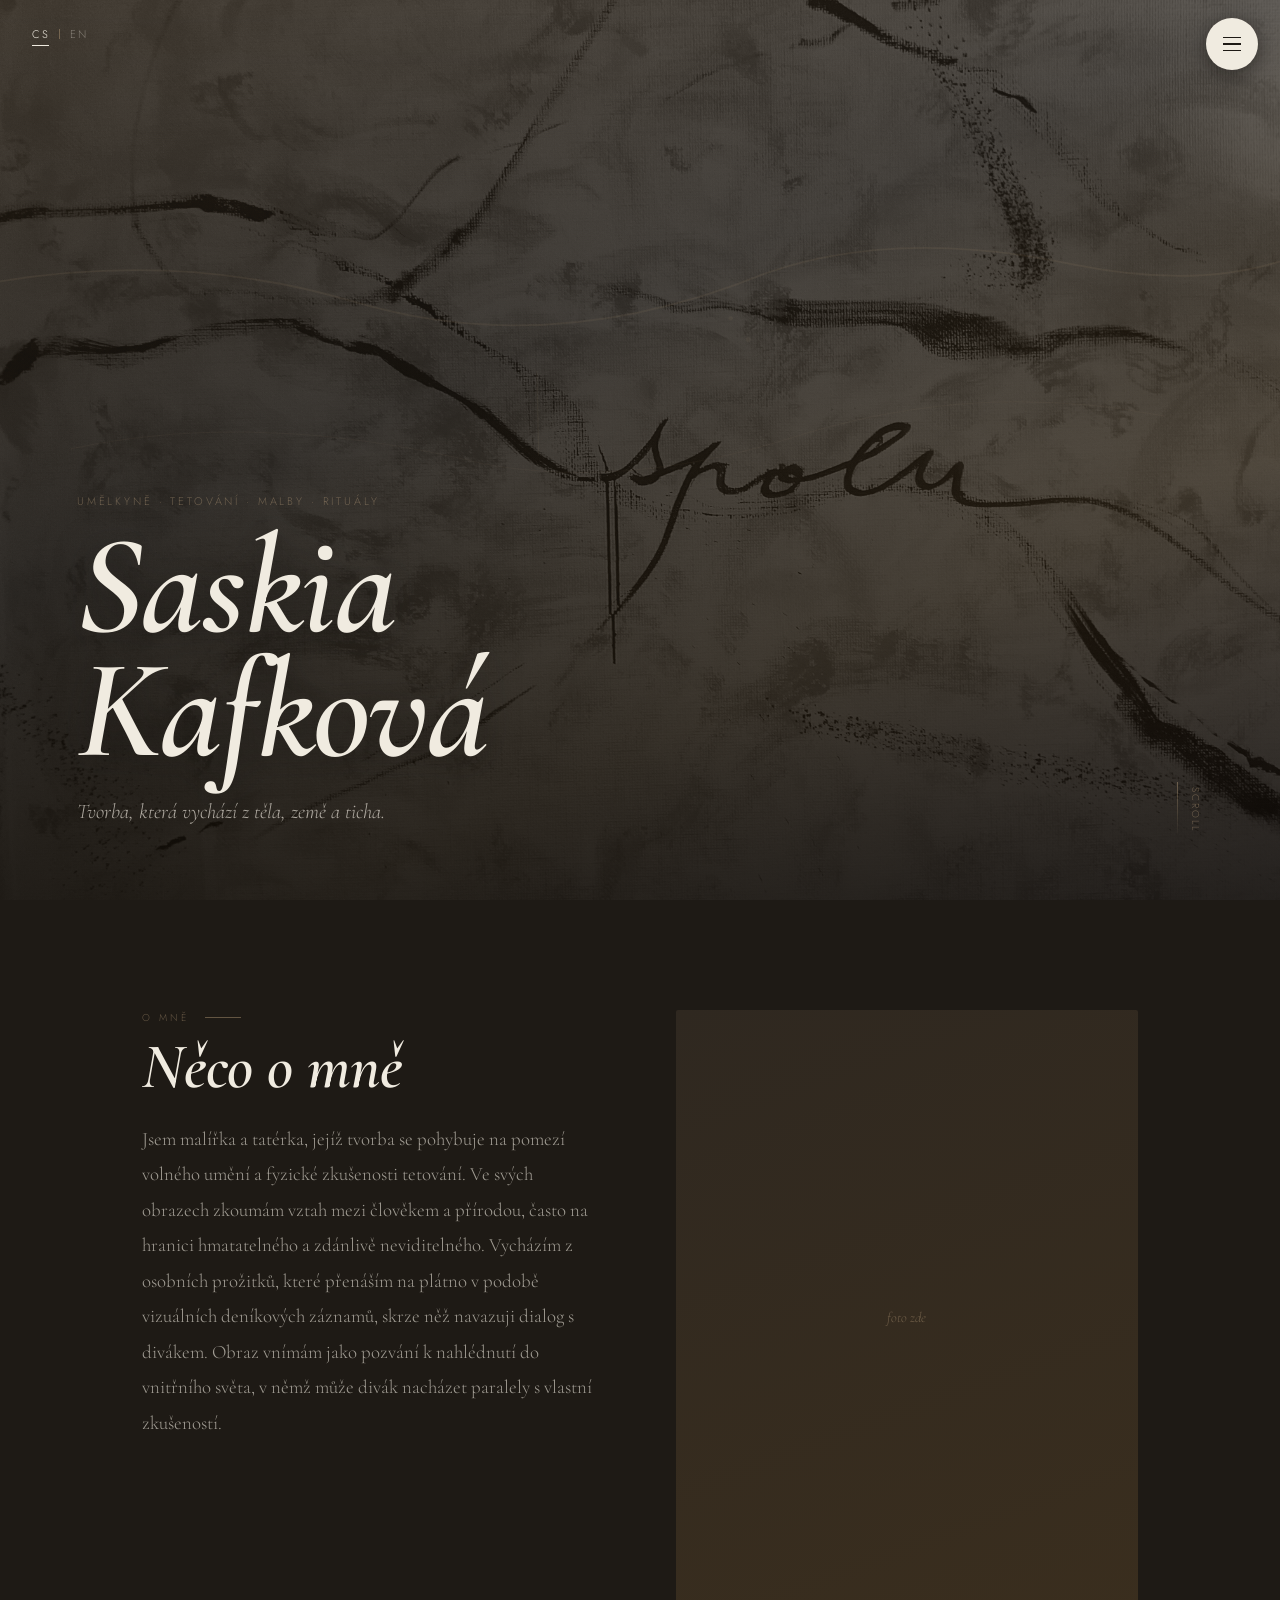
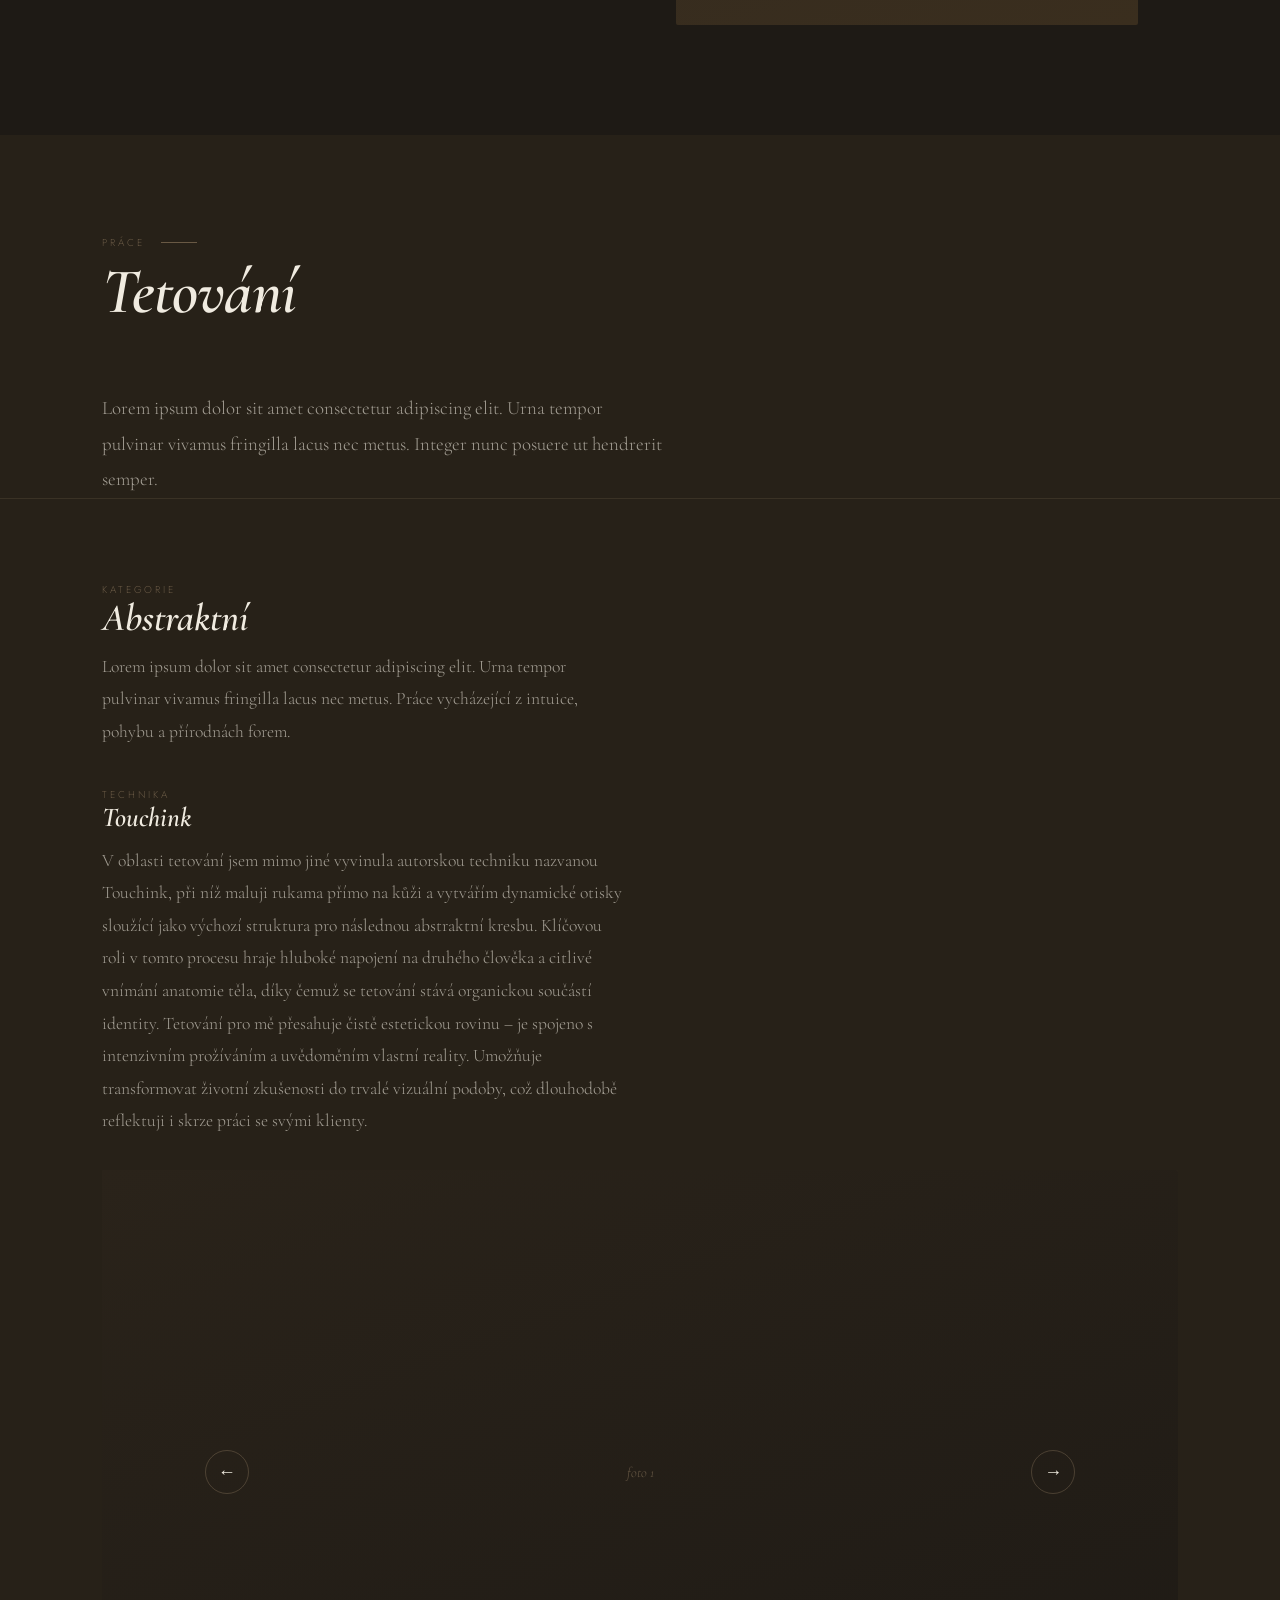
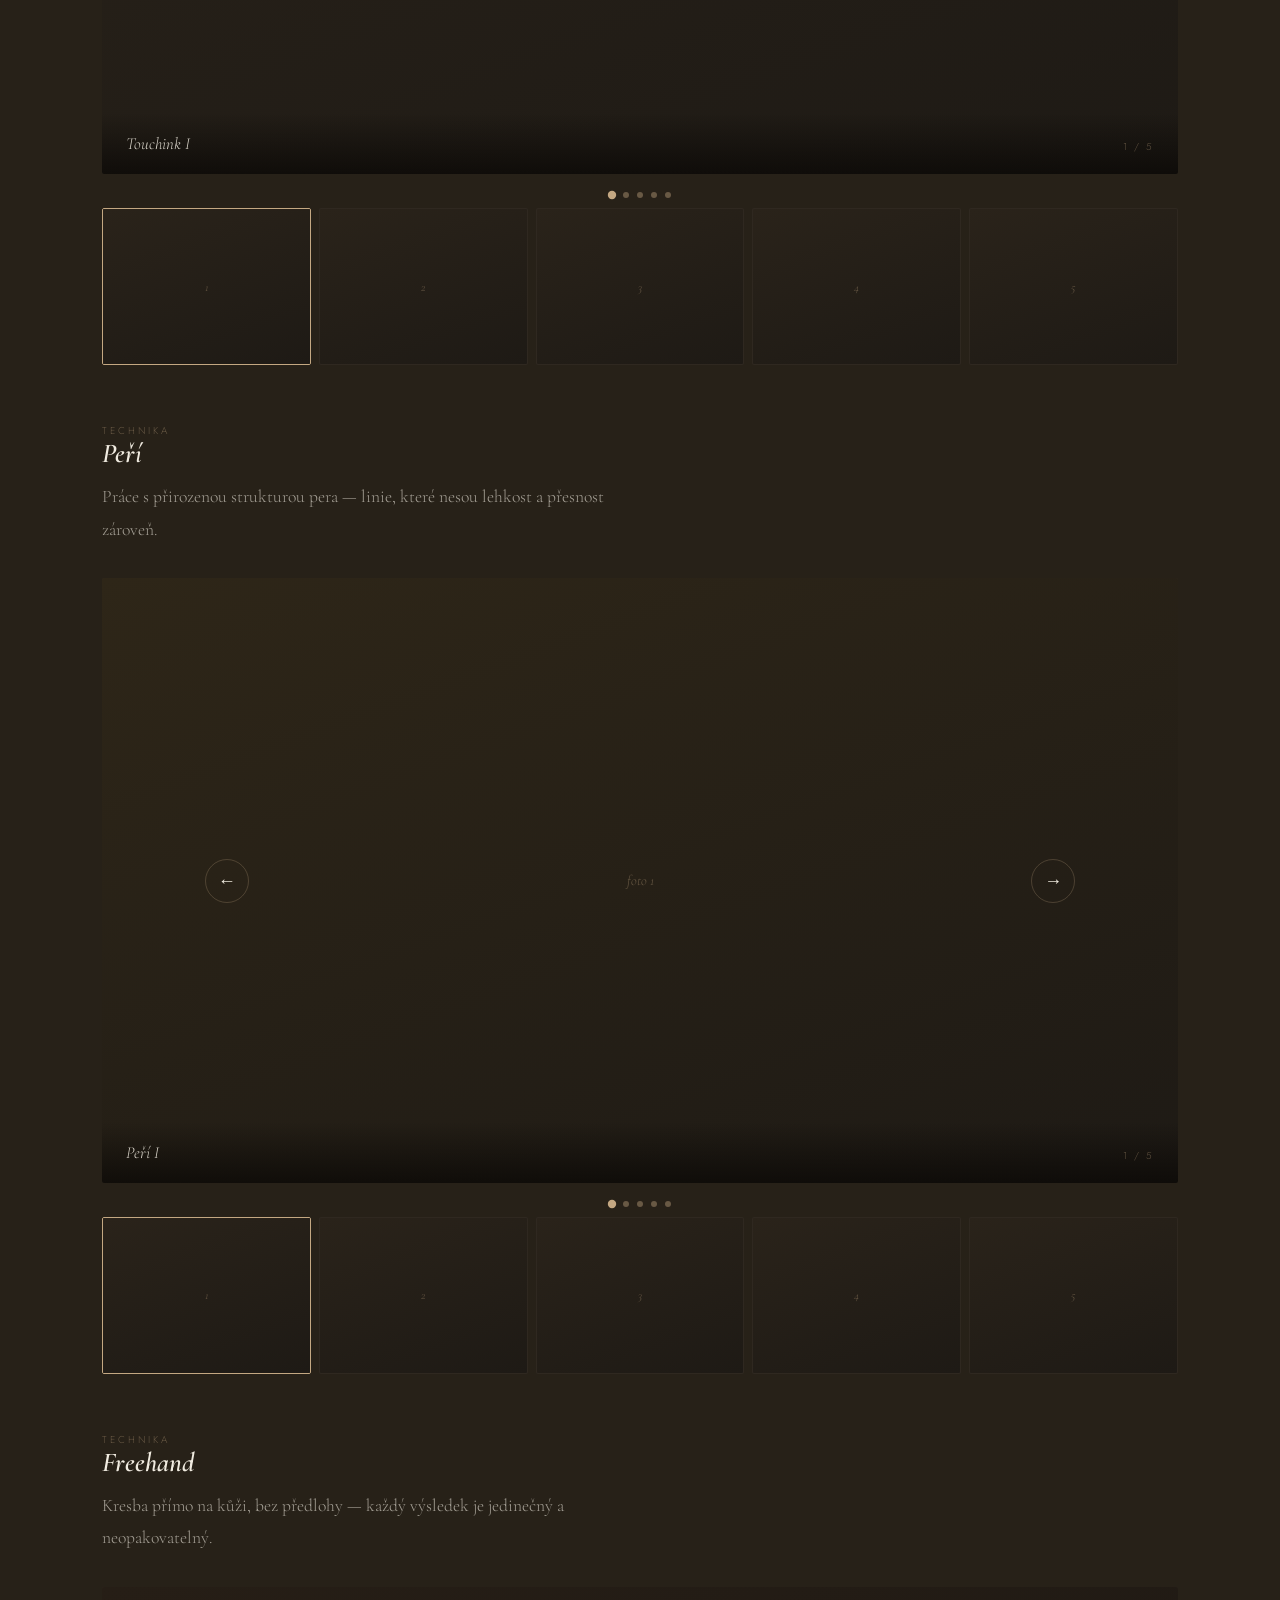
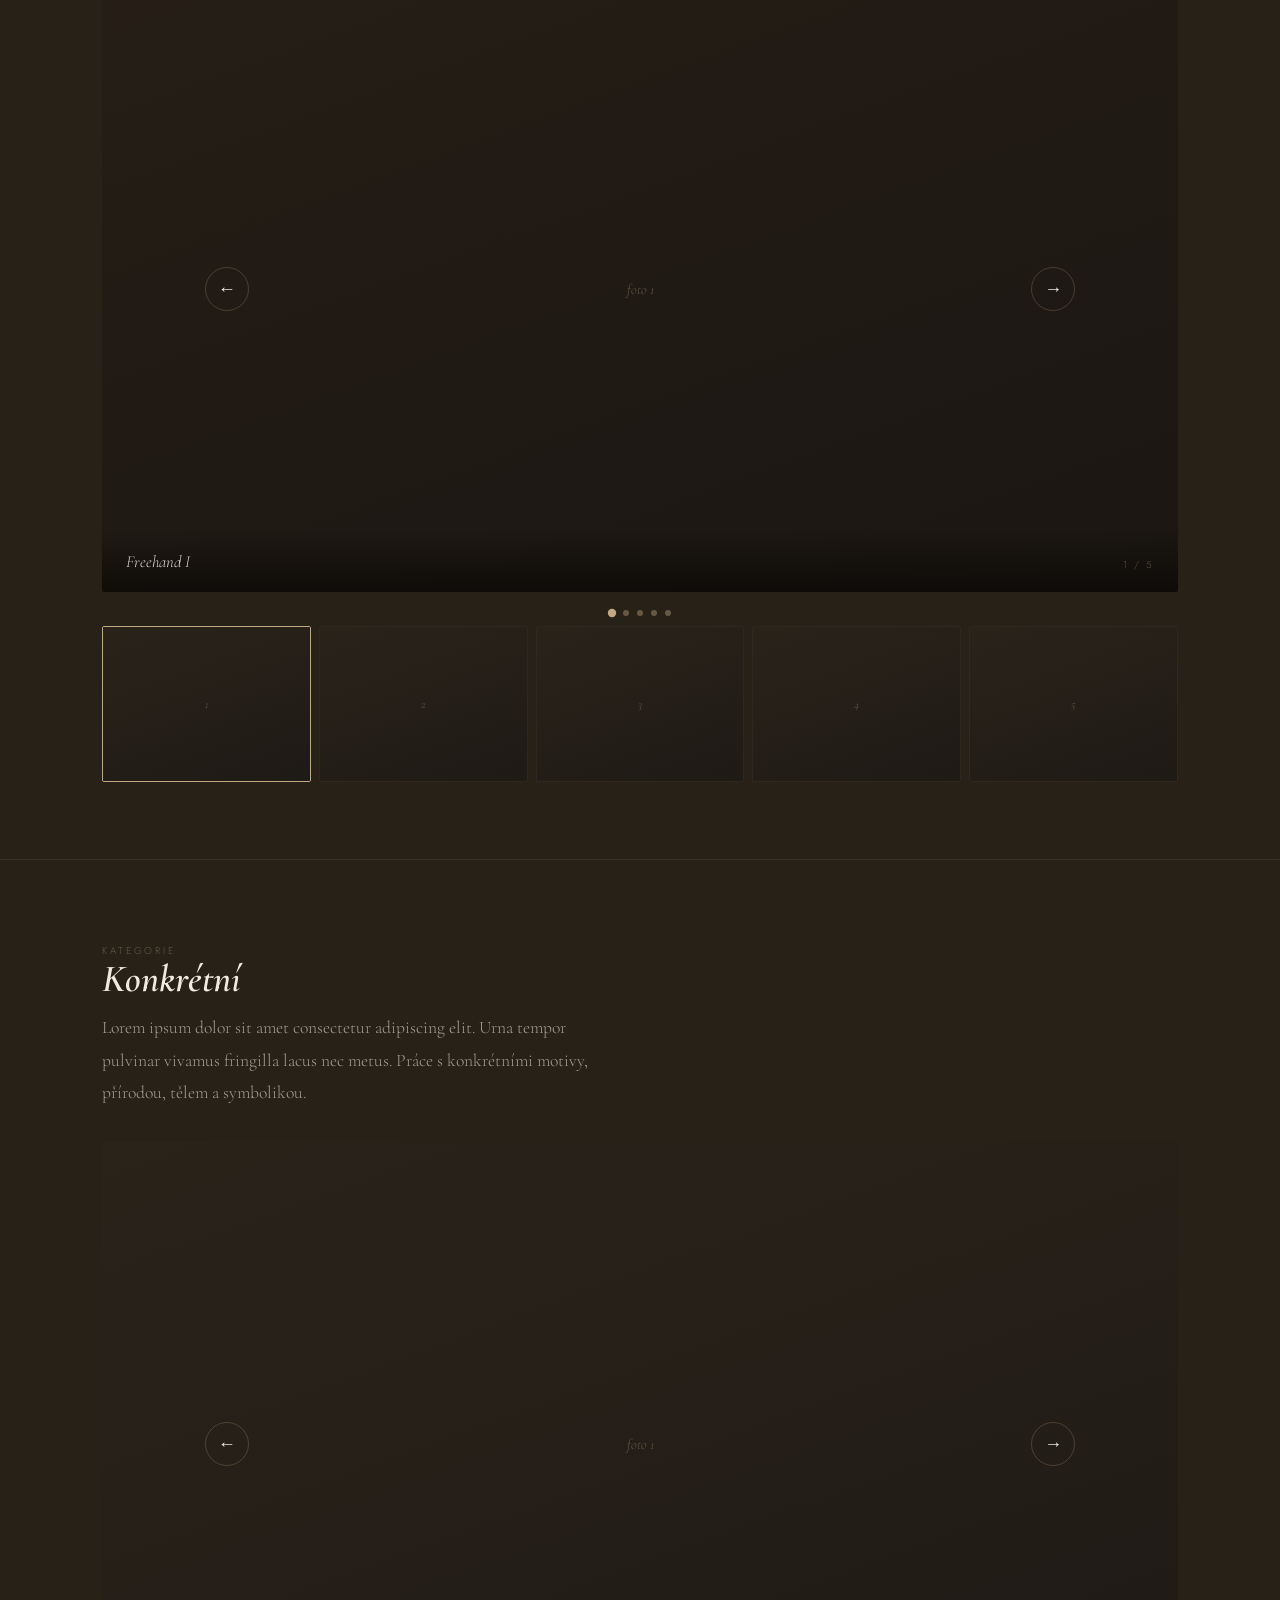
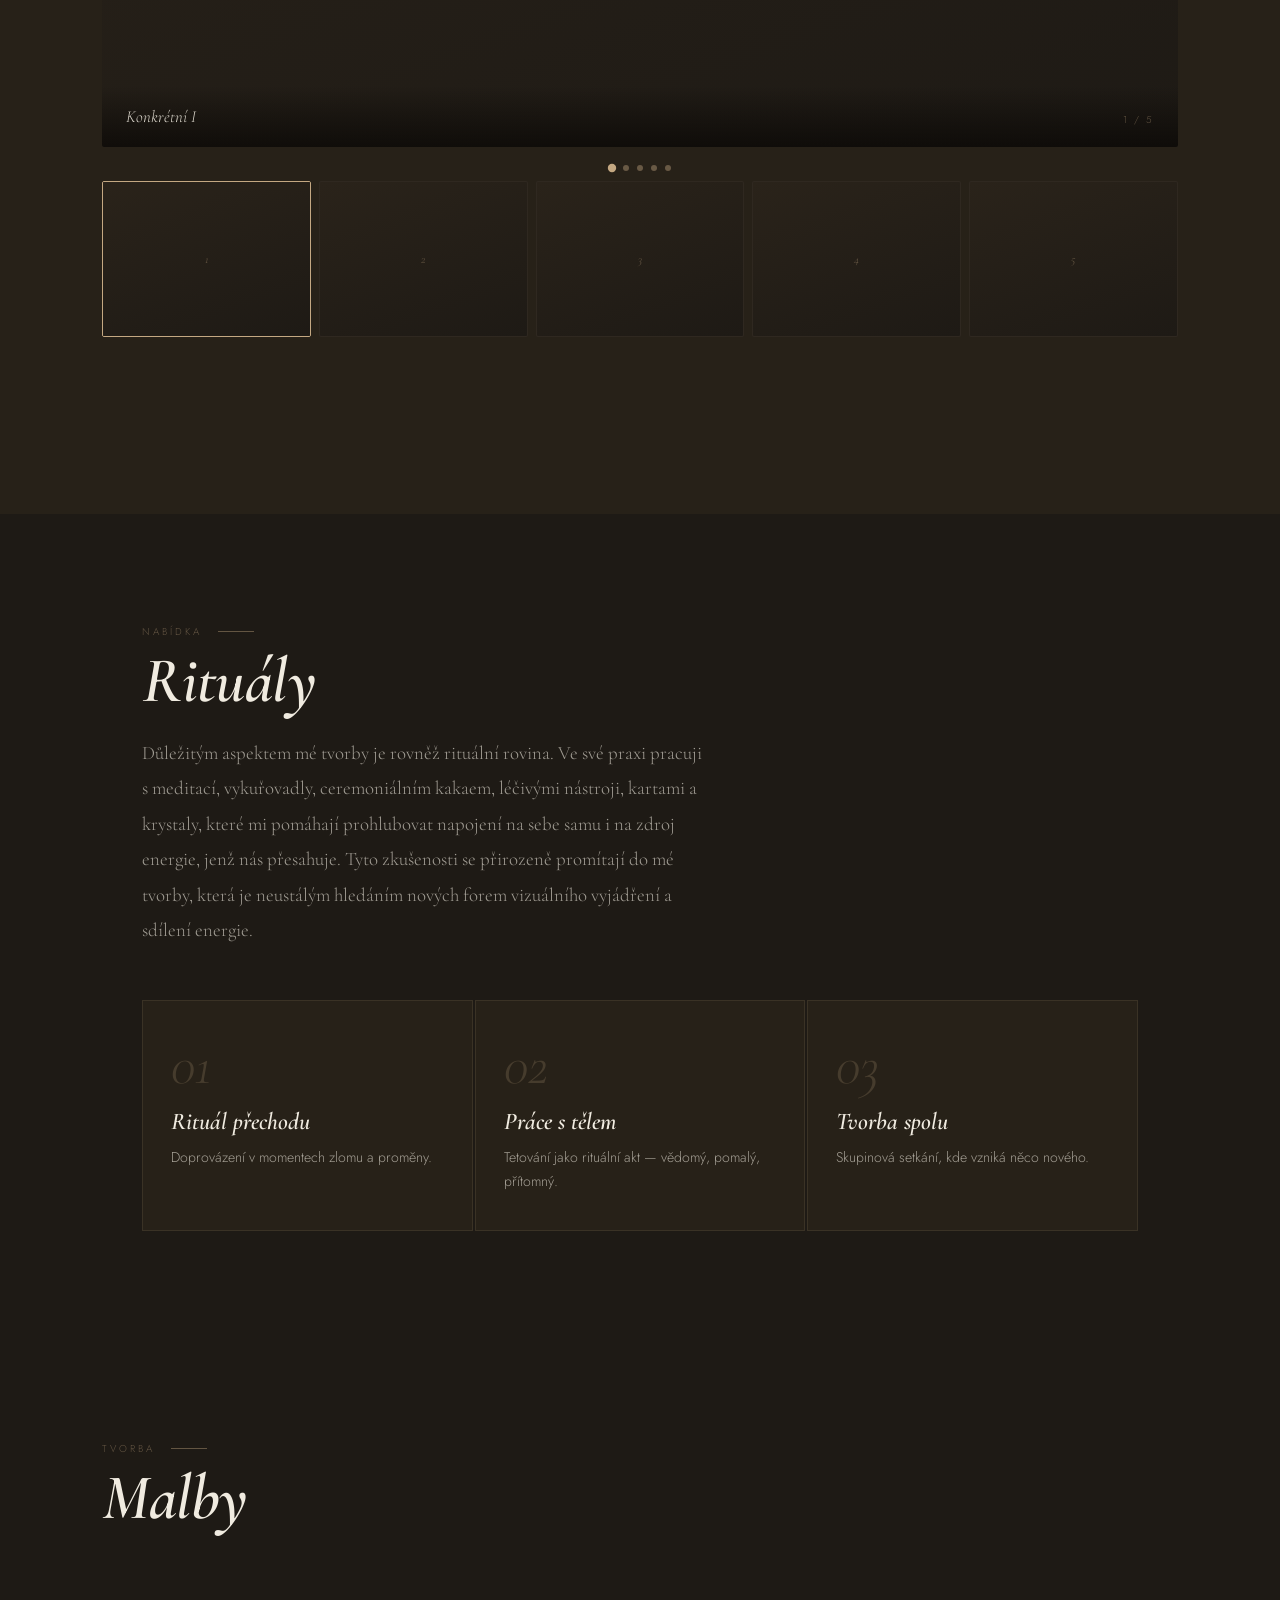
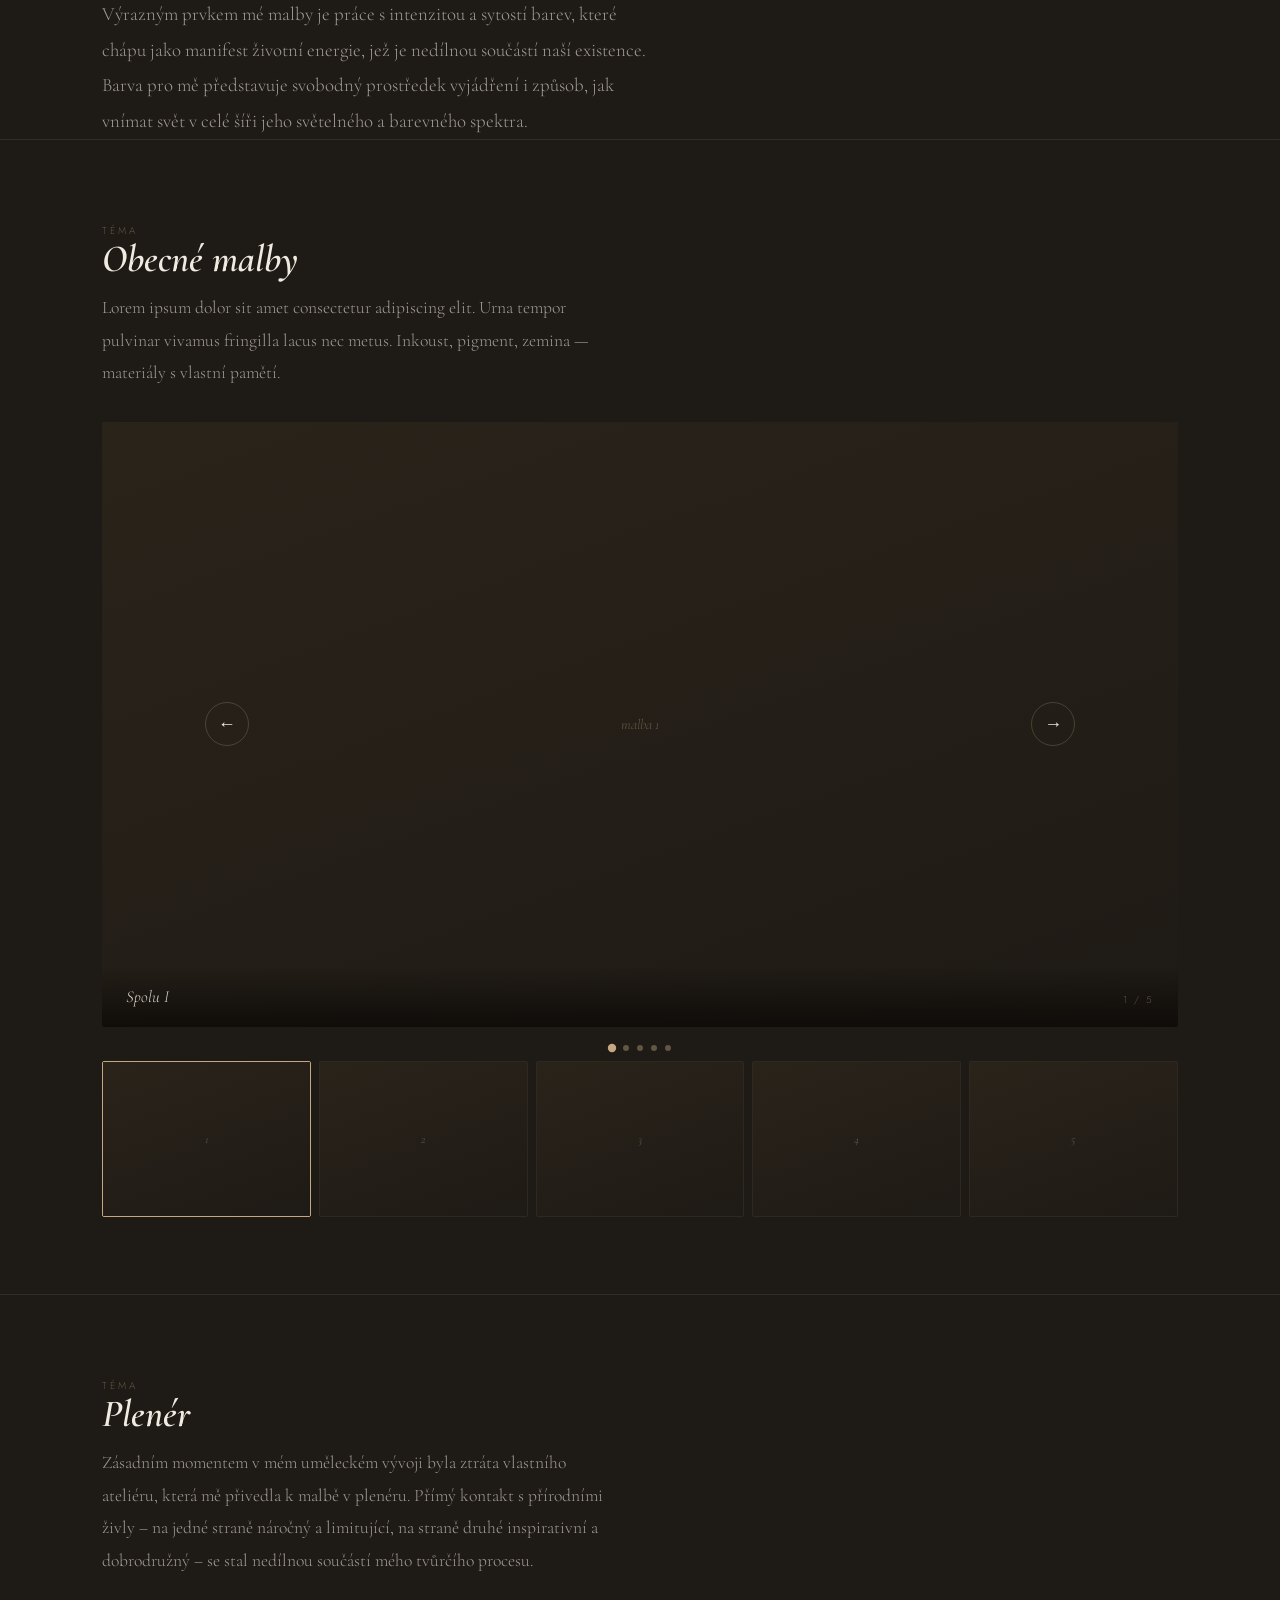
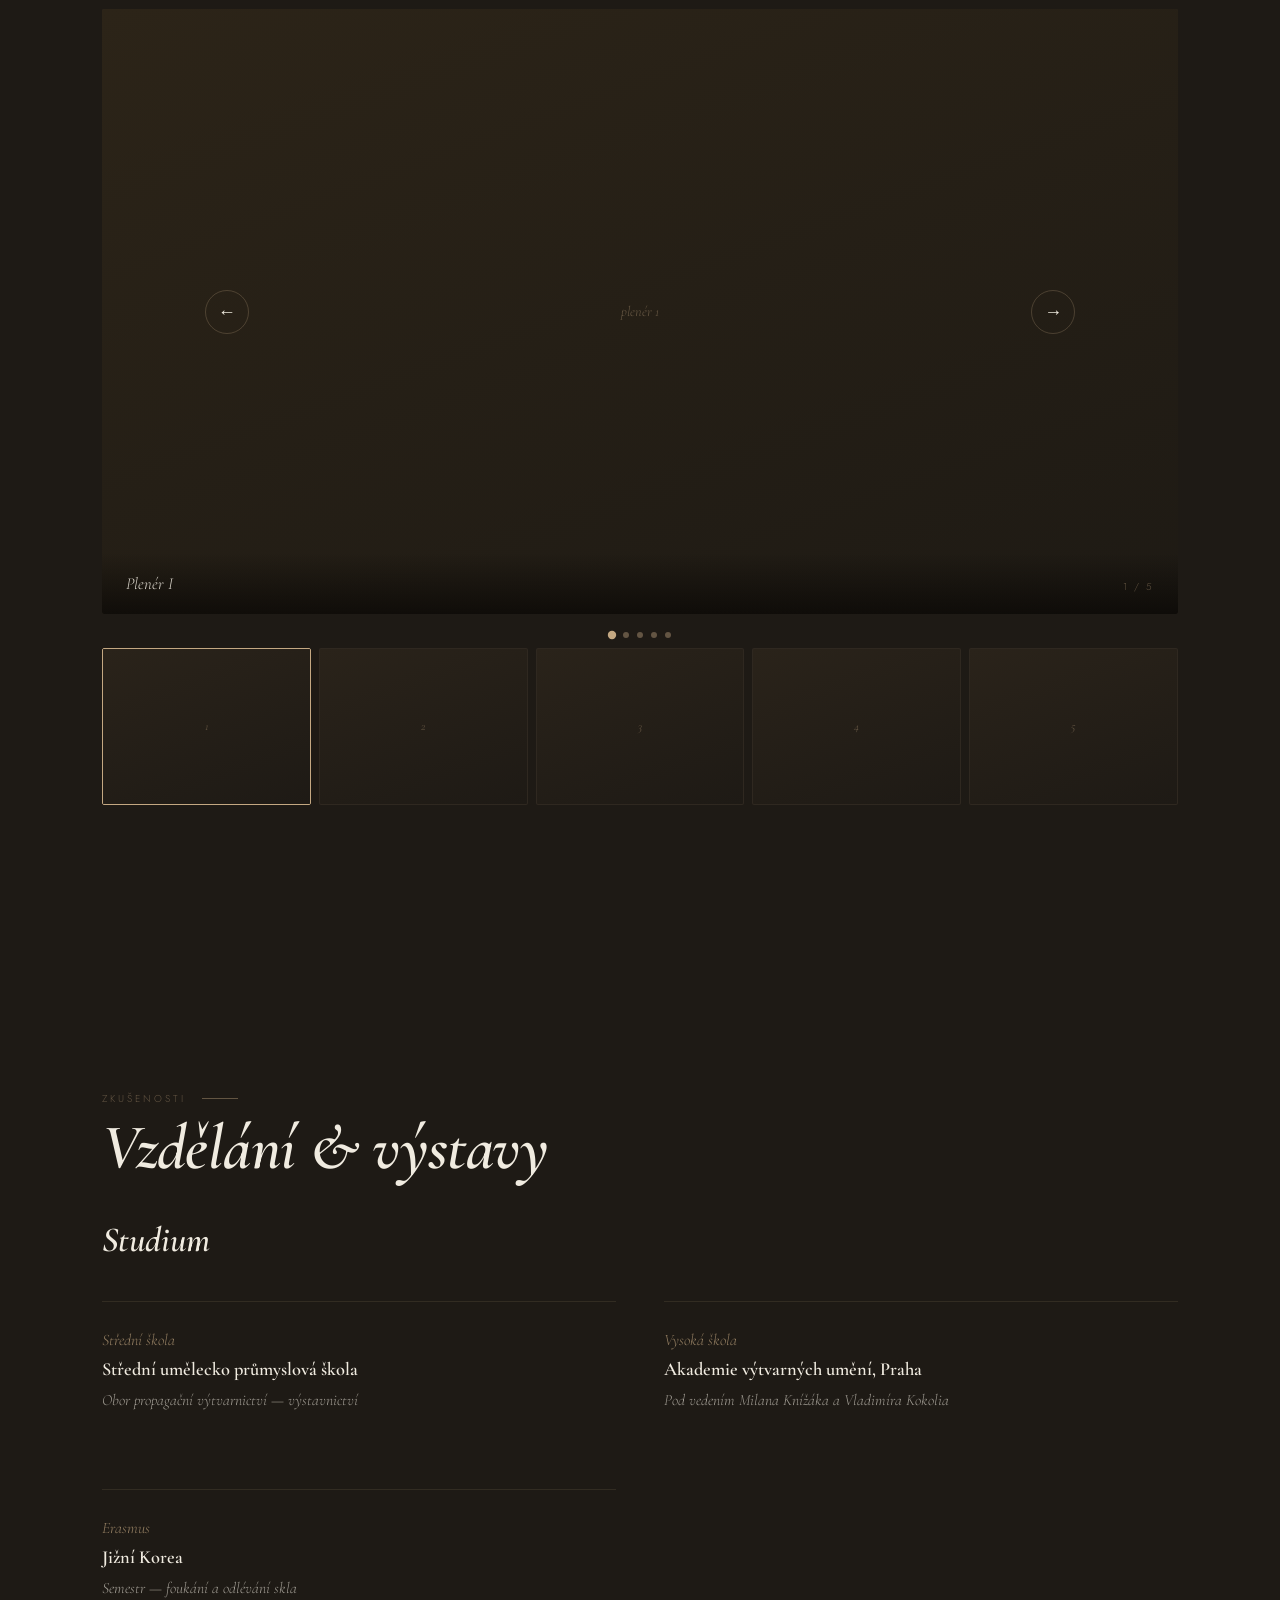
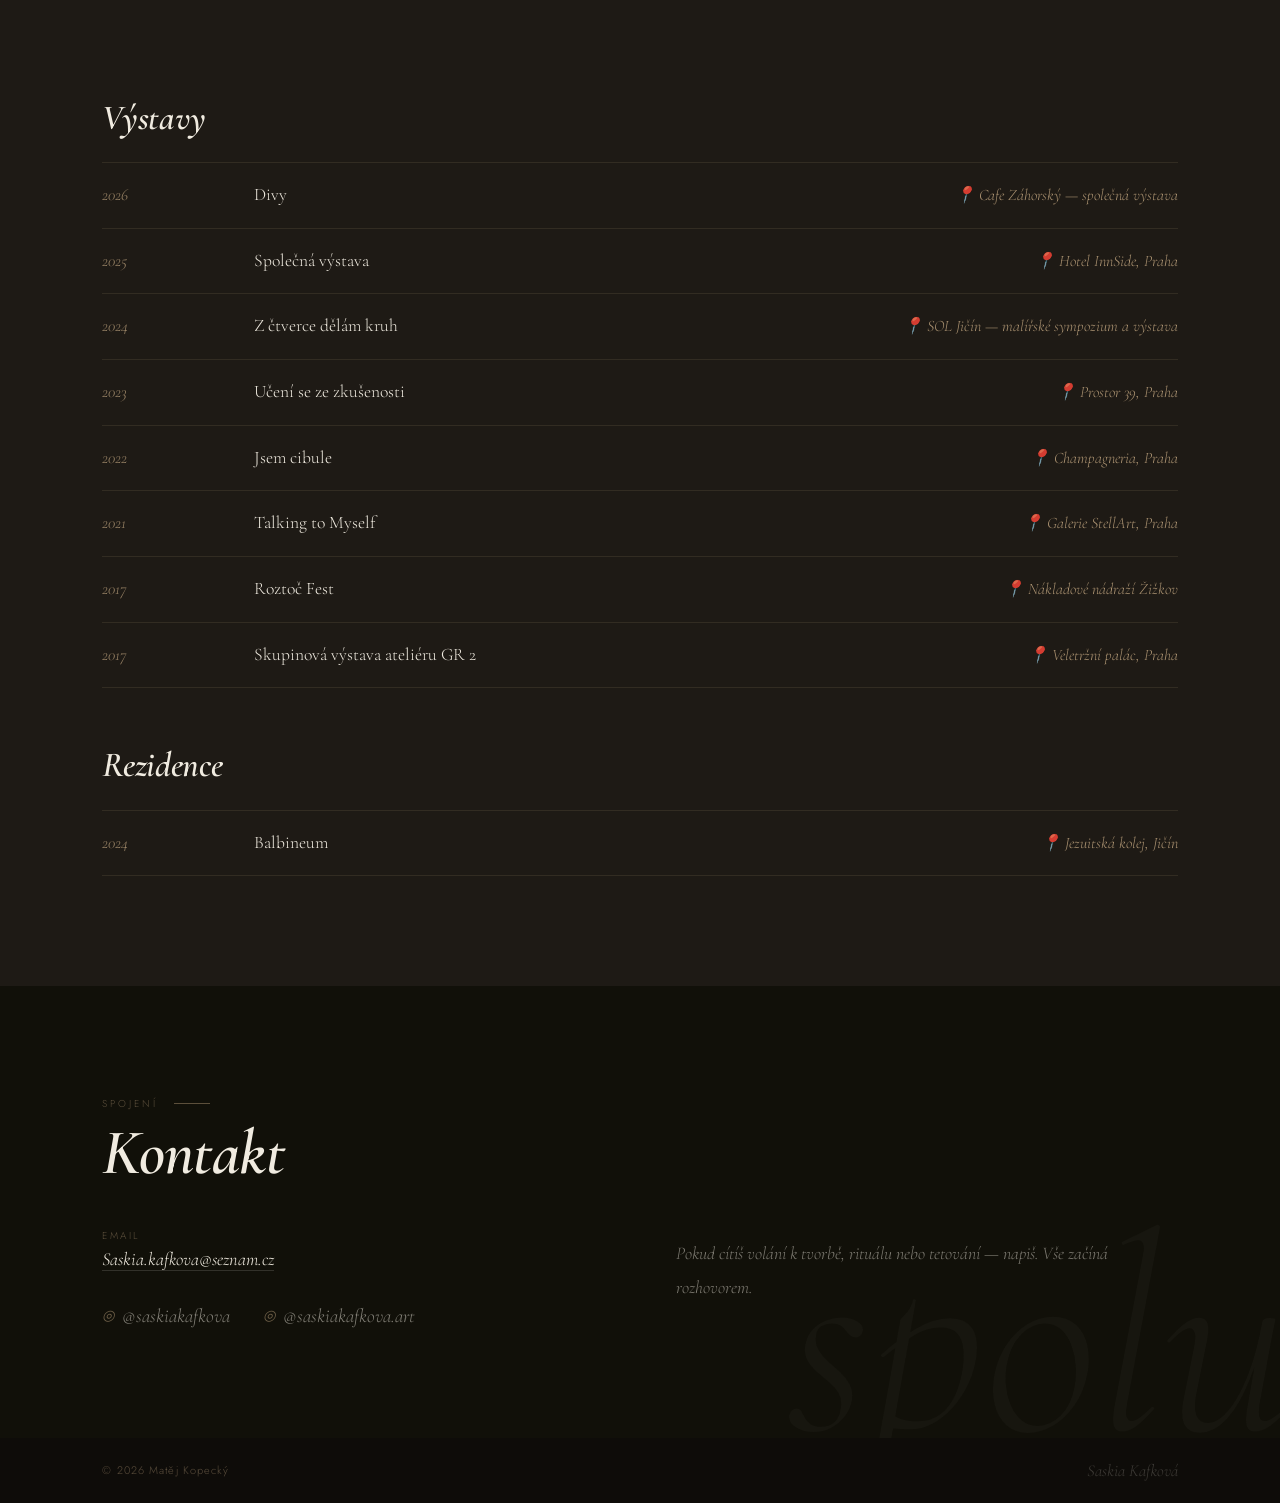
==== commit 2cb57fa4: "v5 vystavy + priprava images" ====
--- a/index.html
+++ b/index.html
@@ -152,8 +152,6 @@
            SECTION PRIMITIVES
         ═══════════════════════════════════════════ */
         .section{padding:clamp(60px,10vw,110px) clamp(24px,8vw,140px);max-width:1200px;margin:0 auto}
-        /* Full-bleed sections — same padding as gallery, no max-width centering */
-        .section-full{padding:clamp(60px,10vw,110px) clamp(24px,8vw,140px)}
         .section-label{font-size:10px;letter-spacing:.3em;text-transform:uppercase;color:var(--gold-dim);margin-bottom:12px;display:flex;align-items:center;gap:16px}
         .section-label::after{content:'';flex:0 0 36px;height:1px;background:var(--gold-dim)}
 
@@ -333,19 +331,14 @@
         .rcard p{font-size:.88rem;color:var(--ink-muted);line-height:1.7;font-family:'Jost',sans-serif;font-weight:300}
 
         /* ═══════════════════════════════════════════
-           EXHIBITIONS — Výstavy
-        ═══════════════════════════════════════════ */
-        .exhibitions-sec{
-            padding:clamp(60px,10vw,110px) clamp(24px,8vw,140px);
-            background:var(--bg-surface);
-        }
-        .exh-list{margin-top:44px;display:flex;flex-direction:column;gap:0}
+           VÝSTAVY / EXH tabulka — sdílené styly
+        ═══════════════════════════════════════════ */
+        .exh-list{margin-top:28px;display:flex;flex-direction:column;gap:0}
         .exh-item{
             display:grid;grid-template-columns:120px 1fr auto;
             gap:32px;align-items:baseline;
-            padding:22px 0;
+            padding:20px 0;
             border-bottom:1px solid var(--border);
-            transition:background .3s;
         }
         .exh-item:first-child{border-top:1px solid var(--border)}
         .exh-date{
@@ -359,9 +352,11 @@
             color:var(--ink);line-height:1.4;
         }
         .exh-place{
-            font-size:10px;letter-spacing:.18em;text-transform:uppercase;
-            color:var(--gold-dim);font-family:'Jost',sans-serif;
+            font-size:1rem;
+            color:var(--gold);font-family:'Cormorant Garamond',serif;
+            font-style:italic;
             text-align:right;
+            opacity:.85;
         }
 
         /* ═══════════════════════════════════════════
@@ -407,6 +402,52 @@
         .lightbox.on img{transform:scale(1)}
         .lb-close{position:absolute;top:26px;right:30px;font-size:11px;letter-spacing:.2em;text-transform:uppercase;color:var(--ink);opacity:.35;cursor:pointer;background:none;border:none;font-family:'Jost',sans-serif;transition:opacity .3s}
         .lb-close:hover{opacity:1}
+
+        /* ═══════════════════════════════════════════
+           ZKUŠENOSTI — Studium + Výstavy + Rezidence
+        ═══════════════════════════════════════════ */
+        .zkusenosti-sec{
+            padding:clamp(60px,10vw,110px) clamp(24px,8vw,140px);
+            background:var(--bg);
+        }
+        .zkusenosti-inner{max-width:1200px;margin:0 auto}
+
+        .studium-grid{
+            margin-top:44px;
+            display:grid;
+            grid-template-columns:1fr 1fr;
+            gap:48px;
+            margin-bottom:72px;
+        }
+        .studium-item{
+            padding:28px 0;
+            border-top:1px solid var(--border);
+        }
+        .studium-period{
+            font-family:'Cormorant Garamond',serif;
+            font-size:1rem;font-style:italic;
+            color:var(--gold);opacity:.7;
+            margin-bottom:8px;display:block;
+        }
+        .studium-name{
+            font-family:'Cormorant Garamond',serif;
+            font-size:1.15rem;font-weight:600;
+            color:var(--ink);line-height:1.3;
+            margin-bottom:6px;
+        }
+        .studium-detail{
+            font-family:'Cormorant Garamond',serif;
+            font-size:.98rem;font-style:italic;
+            color:var(--ink-muted);line-height:1.6;
+        }
+
+        @media(max-width:860px){
+            .studium-grid{grid-template-columns:1fr;gap:0}
+        }
+        @media(max-width:600px){
+            .zkusenosti-sec{padding:40px 22px}
+            .studium-grid{margin-bottom:48px}
+        }
 
         /* ═══════════════════════════════════════════
            REVEAL
@@ -440,7 +481,6 @@
             .hero{height:58vh;min-height:300px;max-height:460px;padding:0 22px 28px}
             .scroll-hint{display:none}
             .section{padding:40px 22px}
-            .section-full{padding:40px 22px}
             .body-text{max-width:100%;font-size:1.05rem}
             .about-grid{gap:28px}
             .about-img{border-radius:10px}
@@ -460,39 +500,40 @@
             .lb-close{top:18px;right:18px}
             .exh-item{grid-template-columns:1fr;gap:4px;padding:16px 0}
             .exh-place{text-align:left}
-            .exhibitions-sec{padding:40px 22px}
+            .zkusenosti-sec{padding:40px 22px}
         }
 
         /* ═══════════════════════════════════════════
            MOBILE CARD-STACK NAV
         ═══════════════════════════════════════════ */
-        .mob-nav-stack{display:none;position:fixed;bottom:calc(22px + var(--safe-bottom));right:18px;z-index:300;width:60px;height:60px}
-        .mob-nav-trigger{position:absolute;bottom:0;right:0;width:56px;height:56px;background:var(--ink);border-radius:50%;border:none;cursor:pointer;display:flex;align-items:center;justify-content:center;box-shadow:0 6px 24px rgba(8,6,4,.55);transition:transform .4s cubic-bezier(.34,1.56,.64,1);z-index:2}
+        .mob-nav-stack{display:none;position:fixed;bottom:calc(28px + var(--safe-bottom));right:20px;z-index:300;width:64px;height:64px}
+        .mob-nav-trigger{position:absolute;bottom:0;right:0;width:60px;height:60px;background:var(--ink);border-radius:50%;border:none;cursor:pointer;display:flex;align-items:center;justify-content:center;box-shadow:0 6px 28px rgba(8,6,4,.6);transition:transform .4s cubic-bezier(.34,1.56,.64,1),box-shadow .3s;z-index:2}
+        .mob-nav-trigger:hover{box-shadow:0 8px 32px rgba(8,6,4,.7)}
         .mob-nav-trigger:active{transform:scale(.92)}
-        .mob-nav-trigger .mlines{display:flex;flex-direction:column;gap:4px}
-        .mob-nav-trigger .mlines span{display:block;width:16px;height:1.5px;background:var(--bg);transition:all .4s cubic-bezier(.23,1,.32,1);transform-origin:center}
-        .mob-nav-open .mob-nav-trigger .mlines span:nth-child(1){transform:translateY(5.5px) rotate(45deg)}
+        .mob-nav-trigger .mlines{display:flex;flex-direction:column;gap:5px}
+        .mob-nav-trigger .mlines span{display:block;width:18px;height:1.5px;background:var(--bg);transition:all .4s cubic-bezier(.23,1,.32,1);transform-origin:center}
+        .mob-nav-open .mob-nav-trigger .mlines span:nth-child(1){transform:translateY(6.5px) rotate(45deg)}
         .mob-nav-open .mob-nav-trigger .mlines span:nth-child(2){opacity:0;transform:scaleX(0)}
-        .mob-nav-open .mob-nav-trigger .mlines span:nth-child(3){transform:translateY(-5.5px) rotate(-45deg)}
-        .mob-nav-backdrop{position:fixed;inset:0;z-index:250;background:rgba(8,6,4,.8);backdrop-filter:blur(8px);-webkit-backdrop-filter:blur(8px);opacity:0;pointer-events:none;transition:opacity .38s}
+        .mob-nav-open .mob-nav-trigger .mlines span:nth-child(3){transform:translateY(-6.5px) rotate(-45deg)}
+        .mob-nav-backdrop{position:fixed;inset:0;z-index:250;background:rgba(8,6,4,.82);backdrop-filter:blur(10px);-webkit-backdrop-filter:blur(10px);opacity:0;pointer-events:none;transition:opacity .38s}
         .mob-nav-open .mob-nav-backdrop{opacity:1;pointer-events:all}
-        .mob-nav-cards{position:absolute;bottom:0;right:0;width:220px;pointer-events:none}
-        .mncard{position:absolute;bottom:0;right:0;width:210px;background:var(--bg-surface);border:1px solid var(--border);border-radius:14px;padding:13px 18px 13px 16px;cursor:pointer;text-decoration:none;display:flex;align-items:center;justify-content:space-between;opacity:0;transform:translateY(0) rotate(0deg) scale(.88);transition:transform .5s cubic-bezier(.23,1,.32,1),opacity .35s ease,background .2s;box-shadow:0 4px 20px rgba(8,6,4,.4)}
+        .mob-nav-cards{position:absolute;bottom:0;right:0;width:230px;pointer-events:none}
+        .mncard{position:absolute;bottom:0;right:0;width:222px;background:var(--bg-surface);border:1px solid var(--border);border-radius:16px;padding:15px 20px 15px 18px;cursor:pointer;text-decoration:none;display:flex;align-items:center;justify-content:space-between;opacity:0;transform:translateY(0) rotate(0deg) scale(.88);transition:transform .5s cubic-bezier(.23,1,.32,1),opacity .35s ease,background .2s;box-shadow:0 4px 24px rgba(8,6,4,.45)}
         .mncard:active{background:var(--bg-surface2)}
         .mncard-label{
             font-family:'Cormorant Garamond',serif;
-            font-size:1.05rem;font-style:italic;
+            font-size:1.12rem;font-style:italic;
             color:var(--ink);line-height:1;
         }
         .mncard-num{font-family:'Jost',sans-serif;font-size:9px;letter-spacing:.18em;color:var(--gold-dim)}
         .mob-nav-open .mob-nav-cards{pointer-events:all}
-        .mob-nav-open .mncard:nth-child(1){opacity:1;transform:translateY(-68px)  rotate(-1.5deg);transition-delay:.03s}
-        .mob-nav-open .mncard:nth-child(2){opacity:1;transform:translateY(-130px) rotate(-.5deg); transition-delay:.07s}
-        .mob-nav-open .mncard:nth-child(3){opacity:1;transform:translateY(-192px) rotate(.4deg);  transition-delay:.11s}
-        .mob-nav-open .mncard:nth-child(4){opacity:1;transform:translateY(-254px) rotate(1deg);   transition-delay:.15s}
-        .mob-nav-open .mncard:nth-child(5){opacity:1;transform:translateY(-316px) rotate(1.5deg); transition-delay:.19s}
-        .mob-nav-open .mncard:nth-child(6){opacity:1;transform:translateY(-378px) rotate(2deg);   transition-delay:.23s}
-        .mob-nav-open .mncard:nth-child(7){opacity:1;transform:translateY(-440px) rotate(2.4deg); transition-delay:.27s}
+        .mob-nav-open .mncard:nth-child(1){opacity:1;transform:translateY(-72px)  rotate(-1.5deg);transition-delay:.03s}
+        .mob-nav-open .mncard:nth-child(2){opacity:1;transform:translateY(-138px) rotate(-.5deg); transition-delay:.07s}
+        .mob-nav-open .mncard:nth-child(3){opacity:1;transform:translateY(-204px) rotate(.4deg);  transition-delay:.11s}
+        .mob-nav-open .mncard:nth-child(4){opacity:1;transform:translateY(-270px) rotate(1deg);   transition-delay:.15s}
+        .mob-nav-open .mncard:nth-child(5){opacity:1;transform:translateY(-336px) rotate(1.5deg); transition-delay:.19s}
+        .mob-nav-open .mncard:nth-child(6){opacity:1;transform:translateY(-402px) rotate(2deg);   transition-delay:.23s}
+        .mob-nav-open .mncard:nth-child(7){opacity:1;transform:translateY(-468px) rotate(2.4deg); transition-delay:.27s}
     </style>
 </head>
 <body>
@@ -516,7 +557,7 @@
         <a href="#rit"><span class="cs">Rituály</span><span class="en" style="display:none">Rituals</span></a>
         <a href="#malby"><span class="cs">Malby</span><span class="en" style="display:none">Paintings</span></a>
         <a href="projekt.html"><span class="cs">Jiné projekty</span><span class="en" style="display:none">Other projects</span></a>
-        <a href="#vystava"><span class="cs">Výstavy</span><span class="en" style="display:none">Exhibitions</span></a>
+        <a href="#vystava"><span class="cs">Zkušenosti</span><span class="en" style="display:none">Experience</span></a>
         <a href="#kontakt"><span class="cs">Kontakt</span><span class="en" style="display:none">Contact</span></a>
     </nav>
 </div>
@@ -530,7 +571,7 @@
         <a class="mncard" href="#rit"><span class="mncard-label"><span class="cs">Rituály</span><span class="en" style="display:none">Rituals</span></span><span class="mncard-num">03</span></a>
         <a class="mncard" href="#malby"><span class="mncard-label"><span class="cs">Malby</span><span class="en" style="display:none">Paintings</span></span><span class="mncard-num">04</span></a>
         <a class="mncard" href="projekt.html"><span class="mncard-label"><span class="cs">Jiné projekty</span><span class="en" style="display:none">Other projects</span></span><span class="mncard-num">05</span></a>
-        <a class="mncard" href="#vystava"><span class="mncard-label"><span class="cs">Výstavy</span><span class="en" style="display:none">Exhibitions</span></span><span class="mncard-num">06</span></a>
+        <a class="mncard" href="#vystava"><span class="mncard-label"><span class="cs">Zkušenosti</span><span class="en" style="display:none">Experience</span></span><span class="mncard-num">06</span></a>
         <a class="mncard" href="#kontakt"><span class="mncard-label"><span class="cs">Kontakt</span><span class="en" style="display:none">Contact</span></span><span class="mncard-num">07</span></a>
     </div>
     <button class="mob-nav-trigger" id="mobNavTrigger" aria-label="Menu">
@@ -564,29 +605,15 @@
 </section>
 
 <!-- ════════ O MNĚ ════════ -->
-<section class="section-full reveal" id="omne">
+<section class="section reveal" id="omne">
     <div class="about-grid">
         <div>
             <p class="section-label"><span class="cs">O mně</span><span class="en" style="display:none">About</span></p>
             <h2 class="sec-h2"><span class="cs">Něco o mně</span><span class="en" style="display:none">About me</span></h2>
             <p class="body-text">
-        <span class="cs">Jsem malířka a tatérka, jejíž tvorba se pohybuje na pomezí volného umění a fyzické zkušenosti tetování. Ve svých obrazech zkoumám vztah mezi člověkem a přírodou, často na hranici hmatatelného a zdánlivě neviditelného. Vycházím z osobních prožitků, které přenáším na plátno v podobě vizuálních deníkových záznamů, skrze něž navazuji dialog s divákem. Obraz vnímám jako pozvání k nahlédnutí do vnitřního světa, v němž může divák nacházet paralely s vlastní zkušeností.
-<br>
-Studium:
-<br>
-Střední umělecko průmyslová škola, obor propagační výtvarnictví-výstavnictví
-<br>
-Akademii výtvarných umění v Praze, kde studovala pod vedením osobností, jako jsou Milan Knížák a Vladimír Kokolia. Významnou zkušeností byla cesta přes Erasmus do Jižní Koreji, kde strávila semestr foukáním a odléváním skla.
-
-        <span class="en" style="display:none">I am a painter and tattoo artist whose work exists at the intersection of fine art and the physical experience of tattooing. In my paintings, I explore the relationship between humans and nature, often on the boundary between the tangible and the seemingly invisible. I draw from personal experiences, translating them onto canvas as visual diary entries through which I establish a dialogue with the viewer. I perceive each painting as an invitation to enter an inner world where viewers may find parallels with their own experiences.
-        <br>
-Education:
-<br>
-Secondary School of Applied Arts, specializing in Advertising Art and Exhibition Design
-<br>
-Academy of Fine Arts in Prague, where I studied under the guidance of figures such as Milan Knížák and Vladimír Kokolia. An important experience was an Erasmus stay in South Korea, where I spent a semester working with glassblowing and glass casting.
-</span>
-            </span></p>
+                <span class="cs">Jsem malířka a tatérka, jejíž tvorba se pohybuje na pomezí volného umění a fyzické zkušenosti tetování. Ve svých obrazech zkoumám vztah mezi člověkem a přírodou, často na hranici hmatatelného a zdánlivě neviditelného. Vycházím z osobních prožitků, které přenáším na plátno v podobě vizuálních deníkových záznamů, skrze něž navazuji dialog s divákem. Obraz vnímám jako pozvání k nahlédnutí do vnitřního světa, v němž může divák nacházet paralely s vlastní zkušeností.</span>
+                <span class="en" style="display:none">I am a painter and tattoo artist whose work exists at the intersection of fine art and the physical experience of tattooing. In my paintings, I explore the relationship between humans and nature, often on the boundary between the tangible and the seemingly invisible. I draw from personal experiences, translating them onto canvas as visual diary entries through which I establish a dialogue with the viewer. I perceive each painting as an invitation to enter an inner world where viewers may find parallels with their own experiences.</span>
+            </p>
         </div>
         <!--
           FOTO — O MNĚ
@@ -769,7 +796,7 @@
 </section>
 
 <!-- ════════ RITUÁLY ════════ -->
-<section class="section-full reveal" id="rit">
+<section class="section reveal" id="rit">
     <p class="section-label"><span class="cs">Nabídka</span><span class="en" style="display:none">Offering</span></p>
     <h2 class="sec-h2"><span class="cs">Rituály</span><span class="en" style="display:none">Rituals</span></h2>
     <p class="body-text">
@@ -883,77 +910,106 @@
     </div>
 </section>
 
-<!-- ════════ VÝSTAVY ════════ -->
-<section class="exhibitions-sec reveal" id="vystava">
-    <p class="section-label"><span class="cs">Výstavní činnost</span><span class="en" style="display:none">Exhibition activity</span></p>
-    <h2 class="sec-h2"><span class="cs">Výstavy</span><span class="en" style="display:none">Exhibitions</span></h2>
-    <p class="body-text">
-        <span class="cs">Lorem ipsum dolor sit amet consectetur. Urna tempor pulvinar vivamus fringilla lacus.</span>
-        <span class="en" style="display:none">Lorem ipsum dolor sit amet consectetur. Urna tempor pulvinar vivamus fringilla lacus.</span>
-    </p>
-    <!--
-      VÝSTAVY — přidat další výstavu: zkopírovat .exh-item blok
-    -->
-    <div class="exh-list">
-
-        <div class="exh-item">
-            <span class="exh-date">2026</span>
-            <span class="exh-title"><span class="cs">Divy</span><span class="en" style="display:none">Wonders</span></span>
-            <span class="exh-place"><span class="cs">Cafe Záhorský — společná výstava</span><span class="en" style="display:none">Cafe Záhorský — group exhibition</span></span>
-        </div>
-
-        <div class="exh-item">
-            <span class="exh-date">2025</span>
-            <span class="exh-title"><span class="cs">Společná výstava</span><span class="en" style="display:none">Group exhibition</span></span>
-            <span class="exh-place"><span class="cs">Hotel InnSide, Praha</span><span class="en" style="display:none">Hotel InnSide, Prague</span></span>
-        </div>
-
-        <div class="exh-item">
-            <span class="exh-date">2024</span>
-            <span class="exh-title"><span class="cs">Z čtverce dělám kruh</span><span class="en" style="display:none">From a Square I Make a Circle</span></span>
-            <span class="exh-place"><span class="cs">SOL Jičín — malířské sympozium a výstava</span><span class="en" style="display:none">SOL Jičín — painting symposium and exhibition</span></span>
-        </div>
-
-        <div class="exh-item">
-            <span class="exh-date">2023</span>
-            <span class="exh-title"><span class="cs">Učení se ze zkušenosti</span><span class="en" style="display:none">Learning from Experience</span></span>
-            <span class="exh-place"><span class="cs">Prostor 39, Praha</span><span class="en" style="display:none">Prostor 39, Prague</span></span>
-        </div>
-
-        <div class="exh-item">
-            <span class="exh-date">2022</span>
-            <span class="exh-title"><span class="cs">Jsem cibule</span><span class="en" style="display:none">I Am an Onion</span></span>
-            <span class="exh-place"><span class="cs">Champagneria, Praha</span><span class="en" style="display:none">Champagneria, Prague</span></span>
-        </div>
-
-        <div class="exh-item">
-            <span class="exh-date">2021</span>
-            <span class="exh-title"><span class="cs">Talking to Myself</span><span class="en" style="display:none">Talking to Myself</span></span>
-            <span class="exh-place"><span class="cs">Galerie StellArt, Praha</span><span class="en" style="display:none">Galerie StellArt, Prague</span></span>
-        </div>
-
-        <div class="exh-item">
-            <span class="exh-date">2017</span>
-            <span class="exh-title"><span class="cs">Roztoč Fest</span><span class="en" style="display:none">Roztoč Fest</span></span>
-            <span class="exh-place"><span class="cs">Nákladové nádraží Žižkov</span><span class="en" style="display:none">Žižkov Freight Station</span></span>
-        </div>
-
-        <div class="exh-item">
-            <span class="exh-date">2017</span>
-            <span class="exh-title"><span class="cs">Skupinová výstava ateliéru GR 2</span><span class="en" style="display:none">Group Exhibition of Studio GR 2</span></span>
-            <span class="exh-place"><span class="cs">Veletržní palác</span><span class="en" style="display:none">Veletržní palác (Trade Fair Palace)</span></span>
-        </div>
-
-    </div>
-
-    <!-- REZIDENCE -->
-    <h2 class="sec-h2" style="margin-top: 3rem;"><span class="cs">Rezidence</span><span class="en" style="display:none">Residencies</span></h2>
-    <div class="exh-list">
-
-        <div class="exh-item">
-            <span class="exh-date">2024</span>
-            <span class="exh-title"><span class="cs">Balbineum</span><span class="en" style="display:none">Balbineum</span></span>
-            <span class="exh-place"><span class="cs">Jezuitská kolej, Jičín</span><span class="en" style="display:none">Jesuit College, Jičín</span></span>
+<!-- ════════ ZKUŠENOSTI (Studium + Výstavy + Rezidence) ════════ -->
+<section class="zkusenosti-sec reveal" id="vystava">
+    <div class="zkusenosti-inner">
+
+        <p class="section-label"><span class="cs">Zkušenosti</span><span class="en" style="display:none">Experience</span></p>
+        <h2 class="sec-h2"><span class="cs">Vzdělání &amp; výstavy</span><span class="en" style="display:none">Education &amp; exhibitions</span></h2>
+
+        <!-- ── STUDIUM ── -->
+        <h3 class="sec-h2" style="font-size:clamp(1.5rem,3vw,2.2rem);margin-top:44px;margin-bottom:0">
+            <span class="cs">Studium</span><span class="en" style="display:none">Education</span>
+        </h3>
+        <div class="studium-grid">
+            <div class="studium-item">
+                <span class="studium-period"><span class="cs">Střední škola</span><span class="en" style="display:none">Secondary school</span></span>
+                <div class="studium-name"><span class="cs">Střední umělecko průmyslová škola</span><span class="en" style="display:none">Secondary School of Applied Arts</span></div>
+                <div class="studium-detail"><span class="cs">Obor propagační výtvarnictví — výstavnictví</span><span class="en" style="display:none">Advertising Art and Exhibition Design</span></div>
+            </div>
+            <div class="studium-item">
+                <span class="studium-period"><span class="cs">Vysoká škola</span><span class="en" style="display:none">University</span></span>
+                <div class="studium-name"><span class="cs">Akademie výtvarných umění, Praha</span><span class="en" style="display:none">Academy of Fine Arts, Prague</span></div>
+                <div class="studium-detail"><span class="cs">Pod vedením Milana Knížáka a Vladimíra Kokolia</span><span class="en" style="display:none">Under Milan Knížák and Vladimír Kokolia</span></div>
+            </div>
+            <div class="studium-item">
+                <span class="studium-period">Erasmus</span>
+                <div class="studium-name"><span class="cs">Jižní Korea</span><span class="en" style="display:none">South Korea</span></div>
+                <div class="studium-detail"><span class="cs">Semestr — foukání a odlévání skla</span><span class="en" style="display:none">Semester — glassblowing and glass casting</span></div>
+            </div>
+        </div>
+
+        <!-- ── VÝSTAVY ── -->
+        <h3 class="sec-h2" style="font-size:clamp(1.5rem,3vw,2.2rem);margin-bottom:0">
+            <span class="cs">Výstavy</span><span class="en" style="display:none">Exhibitions</span>
+        </h3>
+        <!--
+          Přidat výstavu: zkopírovat .exh-item blok
+        -->
+        <div class="exh-list">
+
+            <div class="exh-item">
+                <span class="exh-date">2026</span>
+                <span class="exh-title"><span class="cs">Divy</span><span class="en" style="display:none">Wonders</span></span>
+                <span class="exh-place">📍 <span class="cs">Cafe Záhorský — společná výstava</span><span class="en" style="display:none">Cafe Záhorský — group exhibition</span></span>
+            </div>
+
+            <div class="exh-item">
+                <span class="exh-date">2025</span>
+                <span class="exh-title"><span class="cs">Společná výstava</span><span class="en" style="display:none">Group exhibition</span></span>
+                <span class="exh-place">📍 <span class="cs">Hotel InnSide, Praha</span><span class="en" style="display:none">Hotel InnSide, Prague</span></span>
+            </div>
+
+            <div class="exh-item">
+                <span class="exh-date">2024</span>
+                <span class="exh-title"><span class="cs">Z čtverce dělám kruh</span><span class="en" style="display:none">From a Square I Make a Circle</span></span>
+                <span class="exh-place">📍 <span class="cs">SOL Jičín — malířské sympozium a výstava</span><span class="en" style="display:none">SOL Jičín — painting symposium and exhibition</span></span>
+            </div>
+
+            <div class="exh-item">
+                <span class="exh-date">2023</span>
+                <span class="exh-title"><span class="cs">Učení se ze zkušenosti</span><span class="en" style="display:none">Learning from Experience</span></span>
+                <span class="exh-place">📍 <span class="cs">Prostor 39, Praha</span><span class="en" style="display:none">Prostor 39, Prague</span></span>
+            </div>
+
+            <div class="exh-item">
+                <span class="exh-date">2022</span>
+                <span class="exh-title"><span class="cs">Jsem cibule</span><span class="en" style="display:none">I Am an Onion</span></span>
+                <span class="exh-place">📍 <span class="cs">Champagneria, Praha</span><span class="en" style="display:none">Champagneria, Prague</span></span>
+            </div>
+
+            <div class="exh-item">
+                <span class="exh-date">2021</span>
+                <span class="exh-title"><span class="cs">Talking to Myself</span><span class="en" style="display:none">Talking to Myself</span></span>
+                <span class="exh-place">📍 <span class="cs">Galerie StellArt, Praha</span><span class="en" style="display:none">Galerie StellArt, Prague</span></span>
+            </div>
+
+            <div class="exh-item">
+                <span class="exh-date">2017</span>
+                <span class="exh-title"><span class="cs">Roztoč Fest</span><span class="en" style="display:none">Roztoč Fest</span></span>
+                <span class="exh-place">📍 <span class="cs">Nákladové nádraží Žižkov</span><span class="en" style="display:none">Žižkov Freight Station</span></span>
+            </div>
+
+            <div class="exh-item">
+                <span class="exh-date">2017</span>
+                <span class="exh-title"><span class="cs">Skupinová výstava ateliéru GR 2</span><span class="en" style="display:none">Group Exhibition of Studio GR 2</span></span>
+                <span class="exh-place">📍 <span class="cs">Veletržní palác, Praha</span><span class="en" style="display:none">Veletržní palác, Prague</span></span>
+            </div>
+
+        </div>
+
+        <!-- ── REZIDENCE ── -->
+        <h3 class="sec-h2" style="font-size:clamp(1.5rem,3vw,2.2rem);margin-top:60px;margin-bottom:0">
+            <span class="cs">Rezidence</span><span class="en" style="display:none">Residencies</span>
+        </h3>
+        <div class="exh-list">
+
+            <div class="exh-item">
+                <span class="exh-date">2024</span>
+                <span class="exh-title"><span class="cs">Balbineum</span><span class="en" style="display:none">Balbineum</span></span>
+                <span class="exh-place">📍 <span class="cs">Jezuitská kolej, Jičín</span><span class="en" style="display:none">Jesuit College, Jičín</span></span>
+            </div>
+
         </div>
 
     </div>
@@ -1167,4 +1223,4 @@
     document.getElementById('yr').textContent = new Date().getFullYear();
 </script>
 </body>
-</html>
+</html>
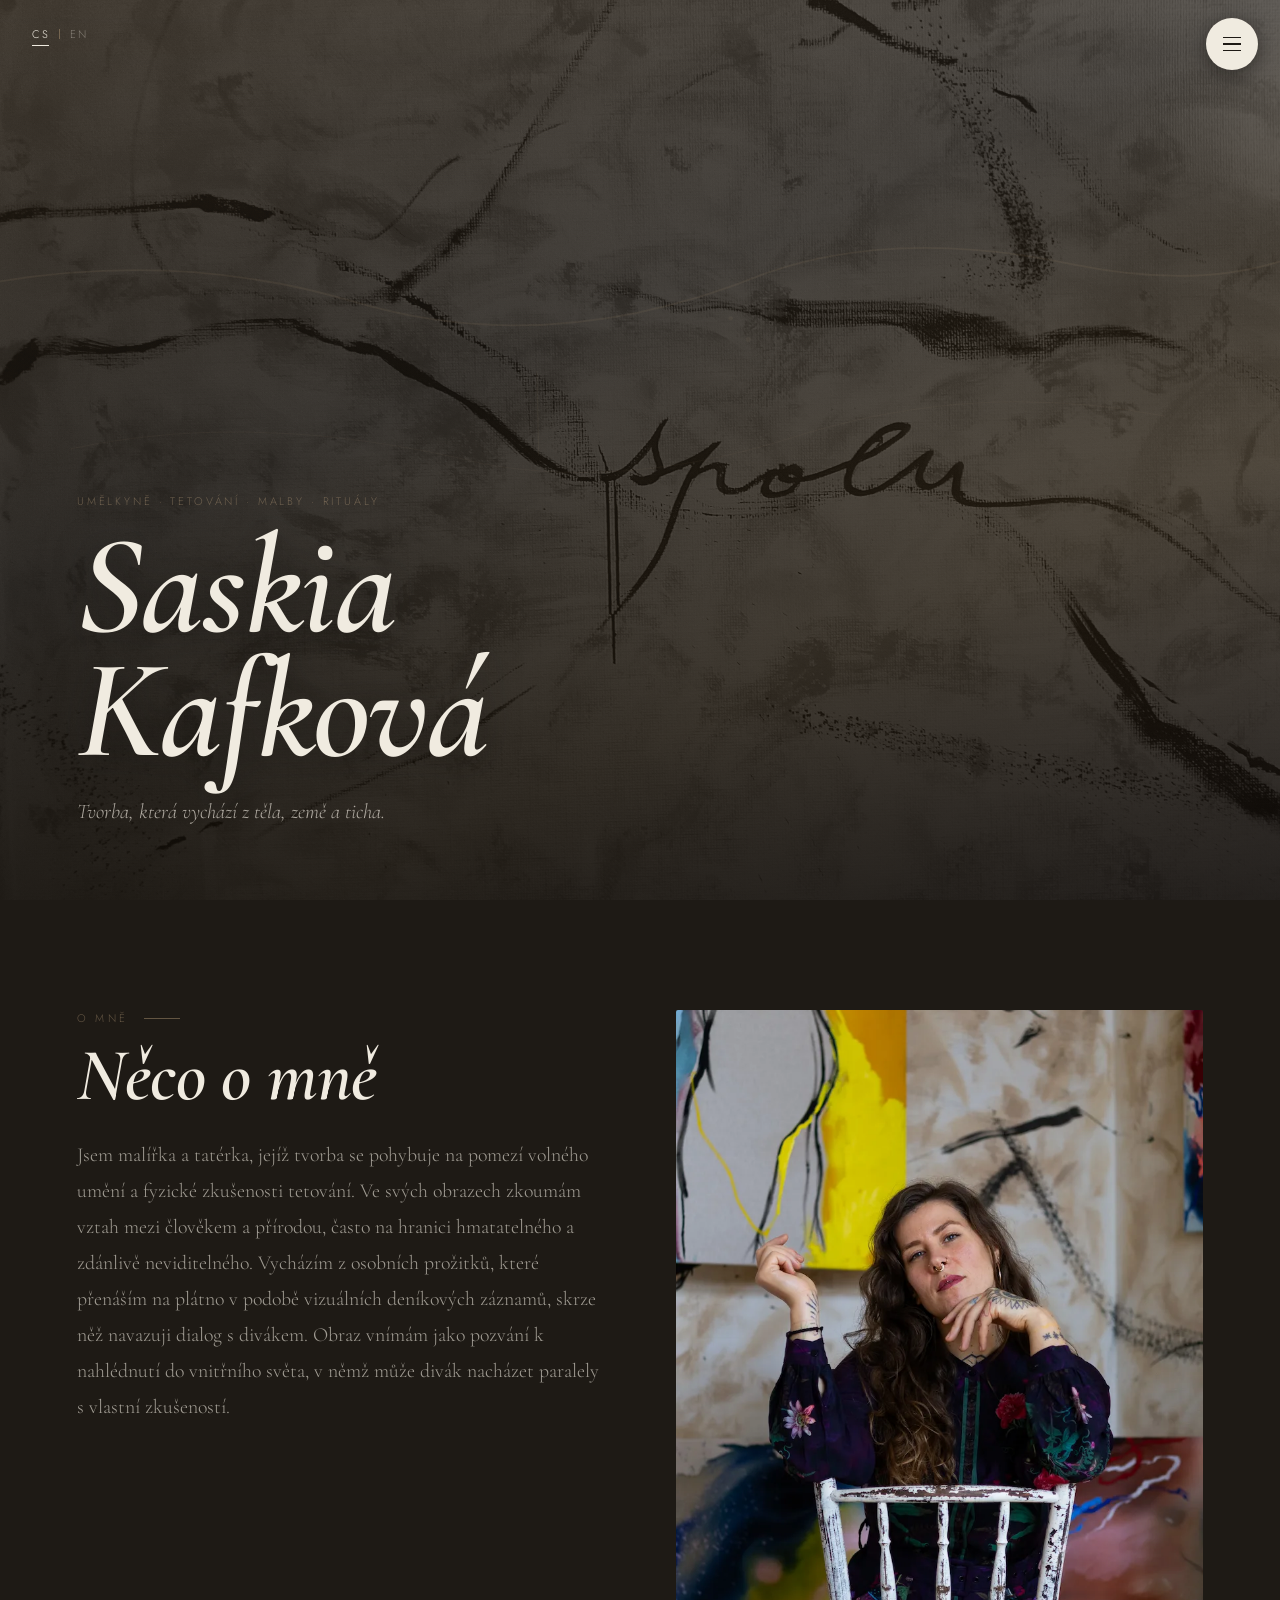
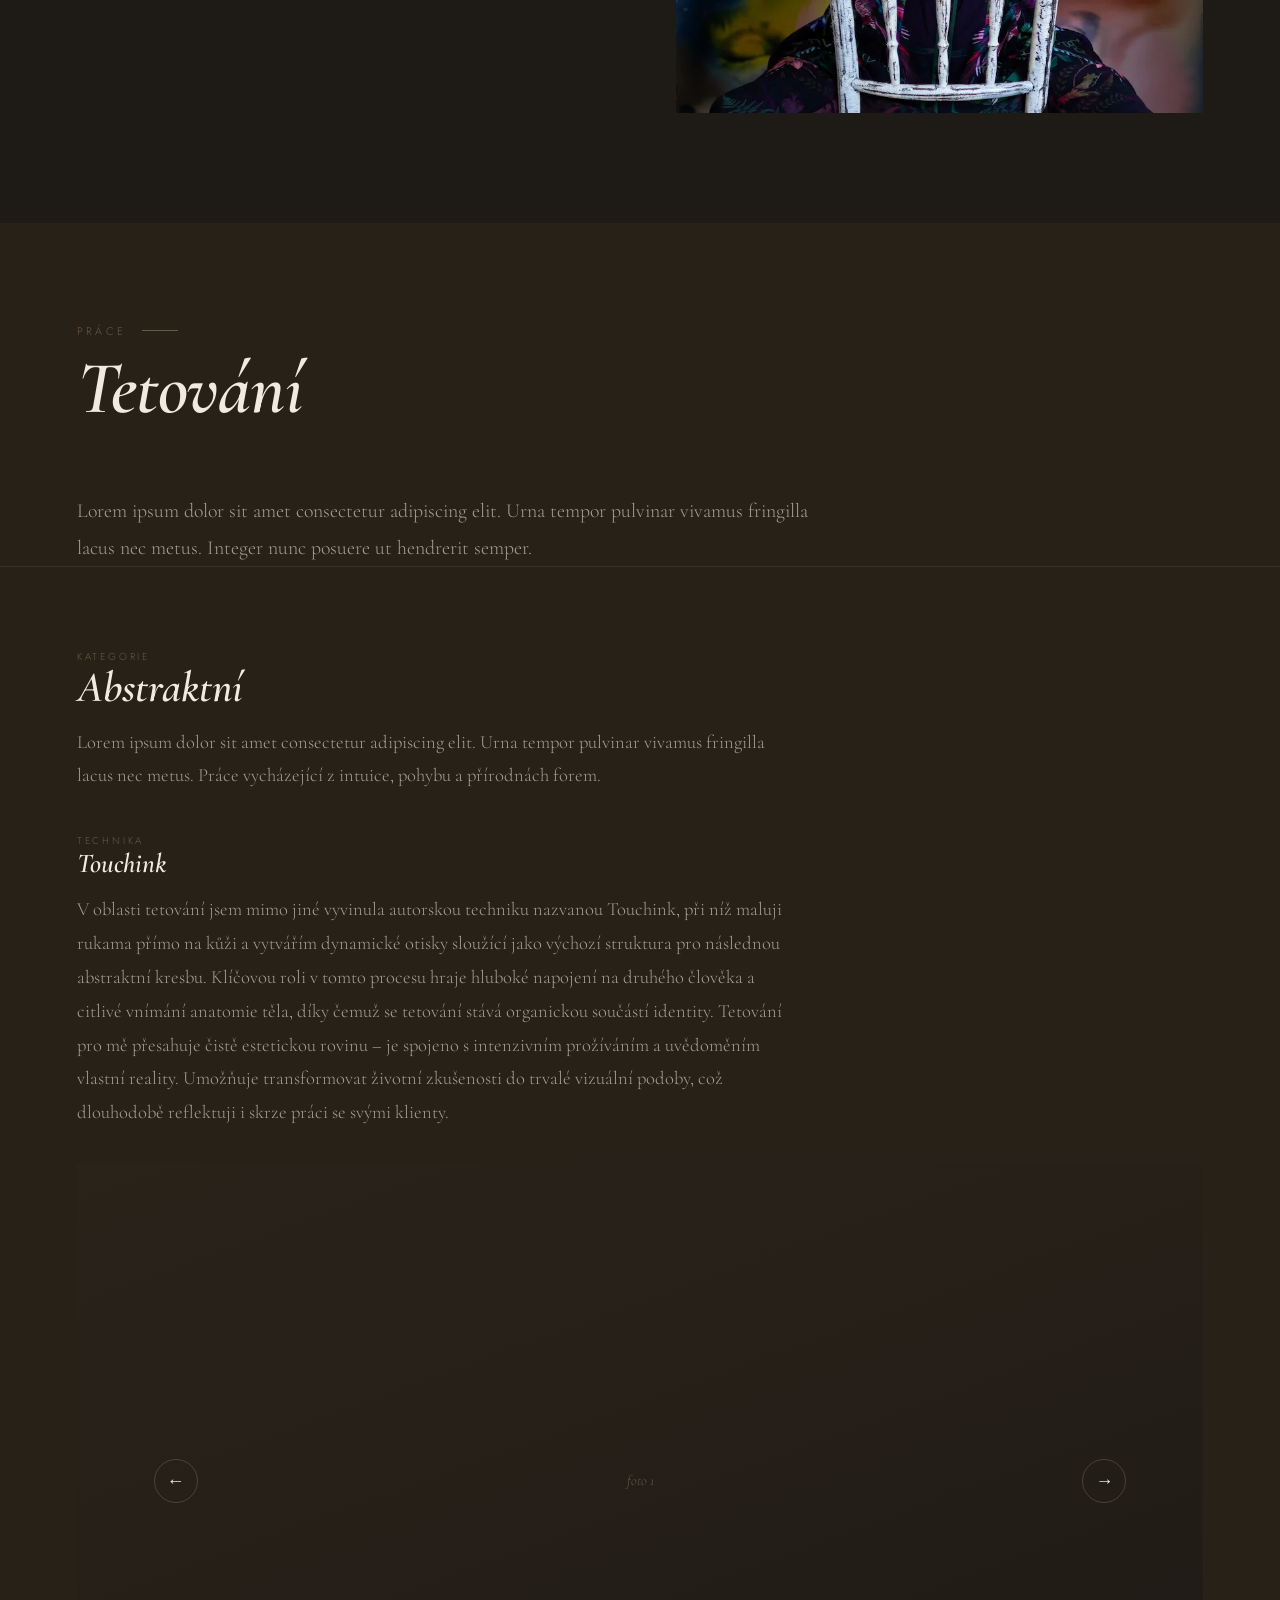
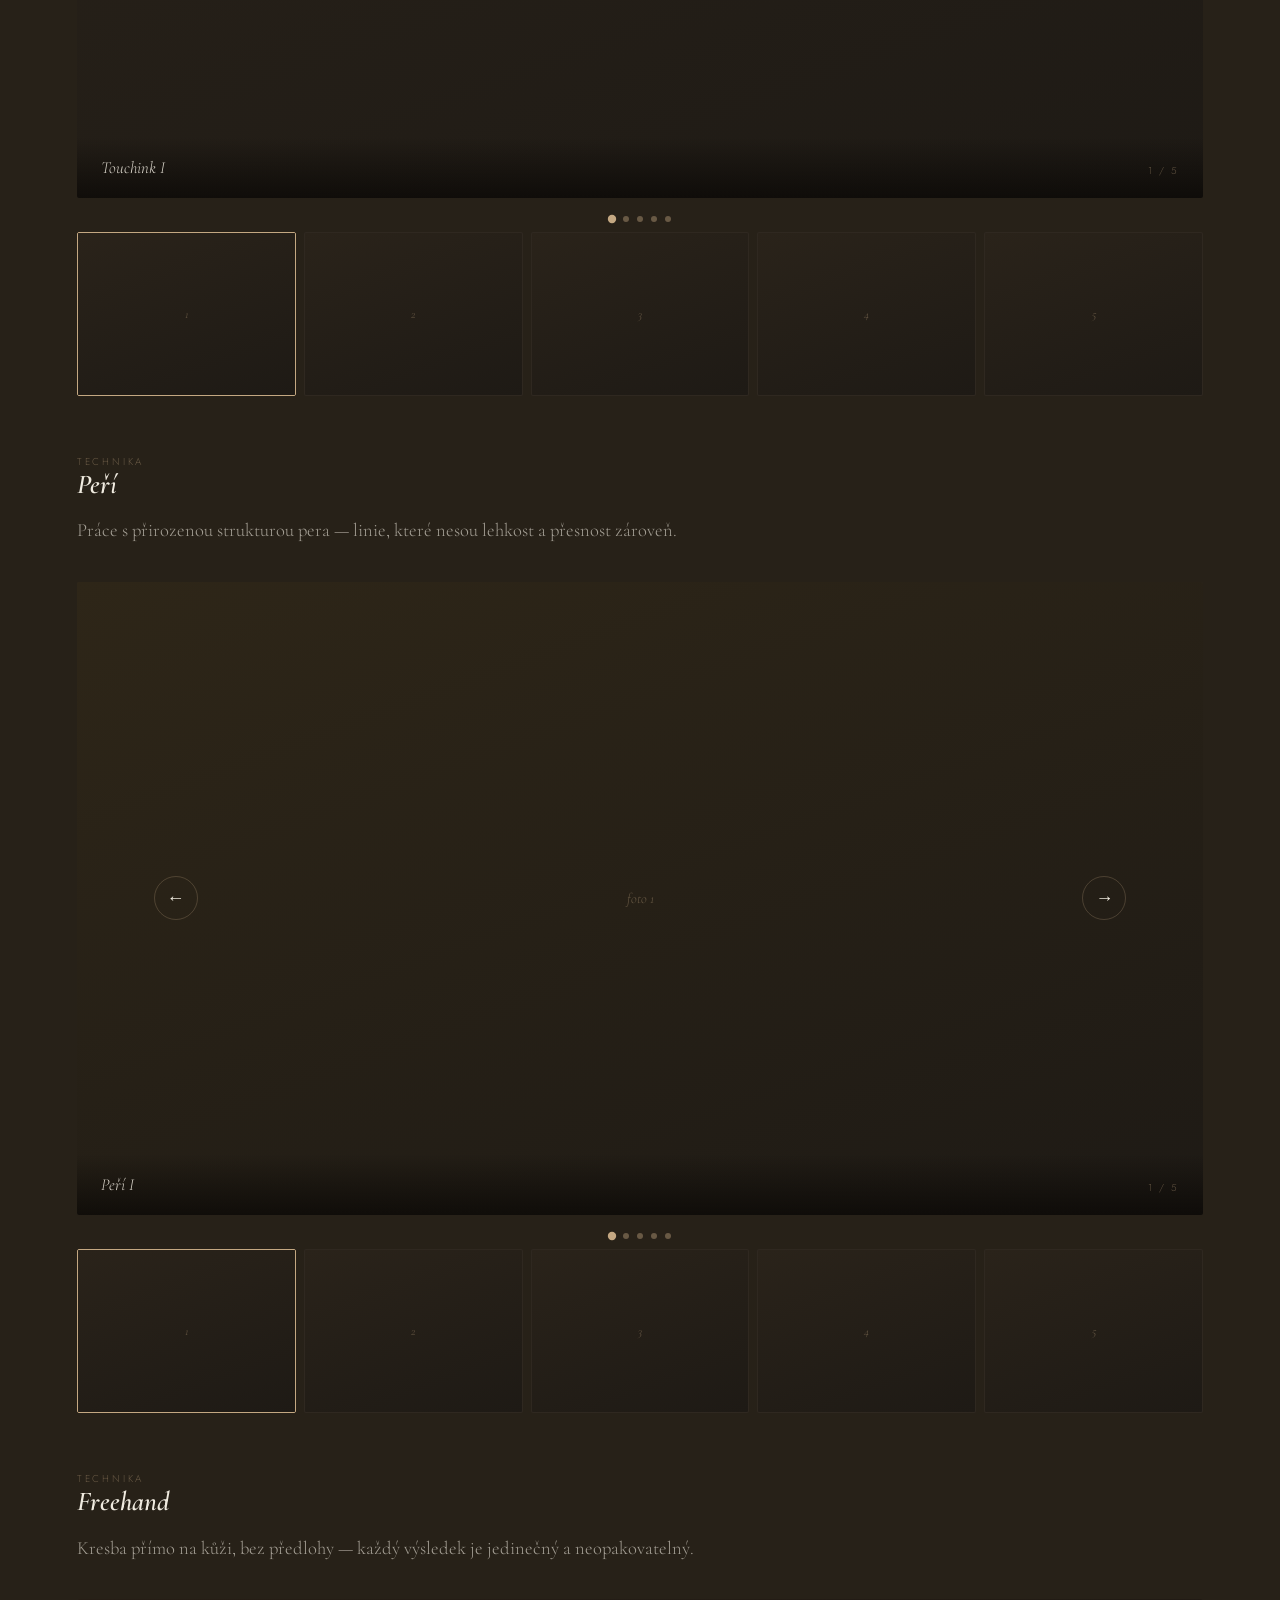
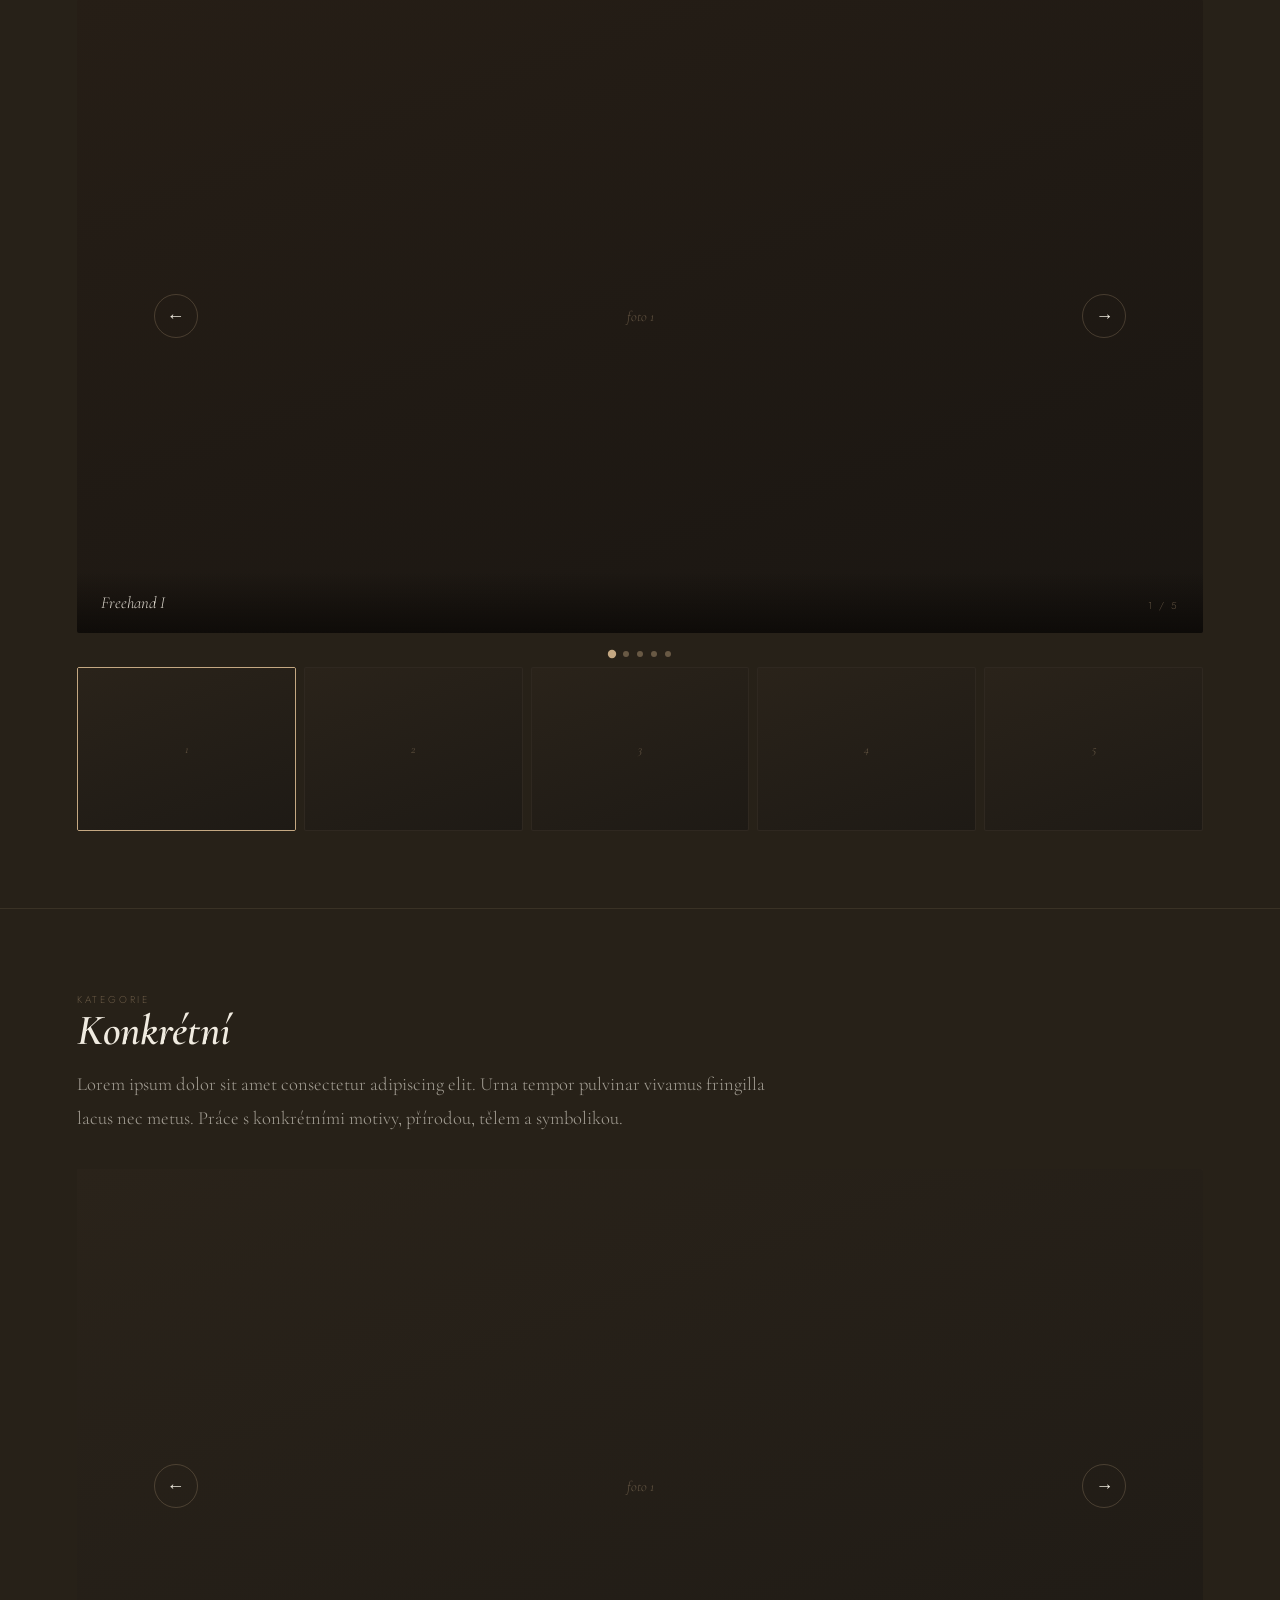
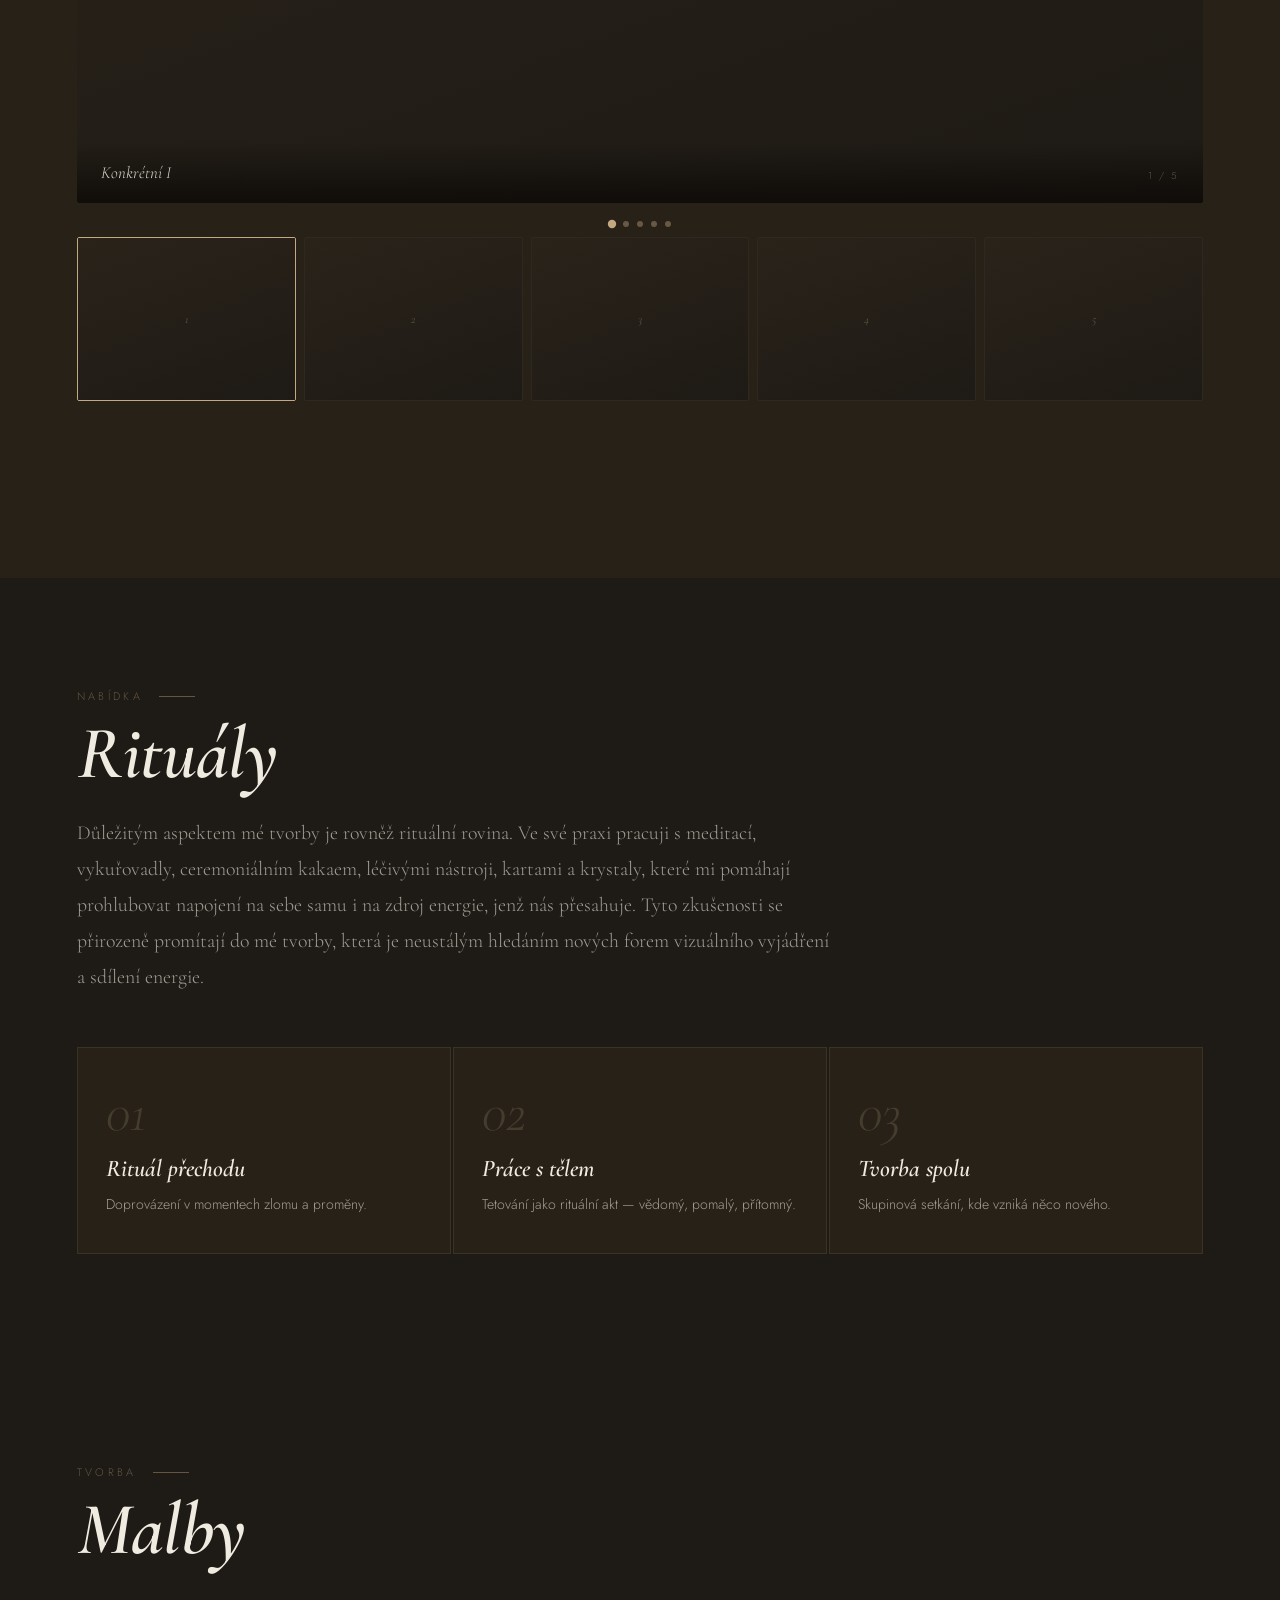
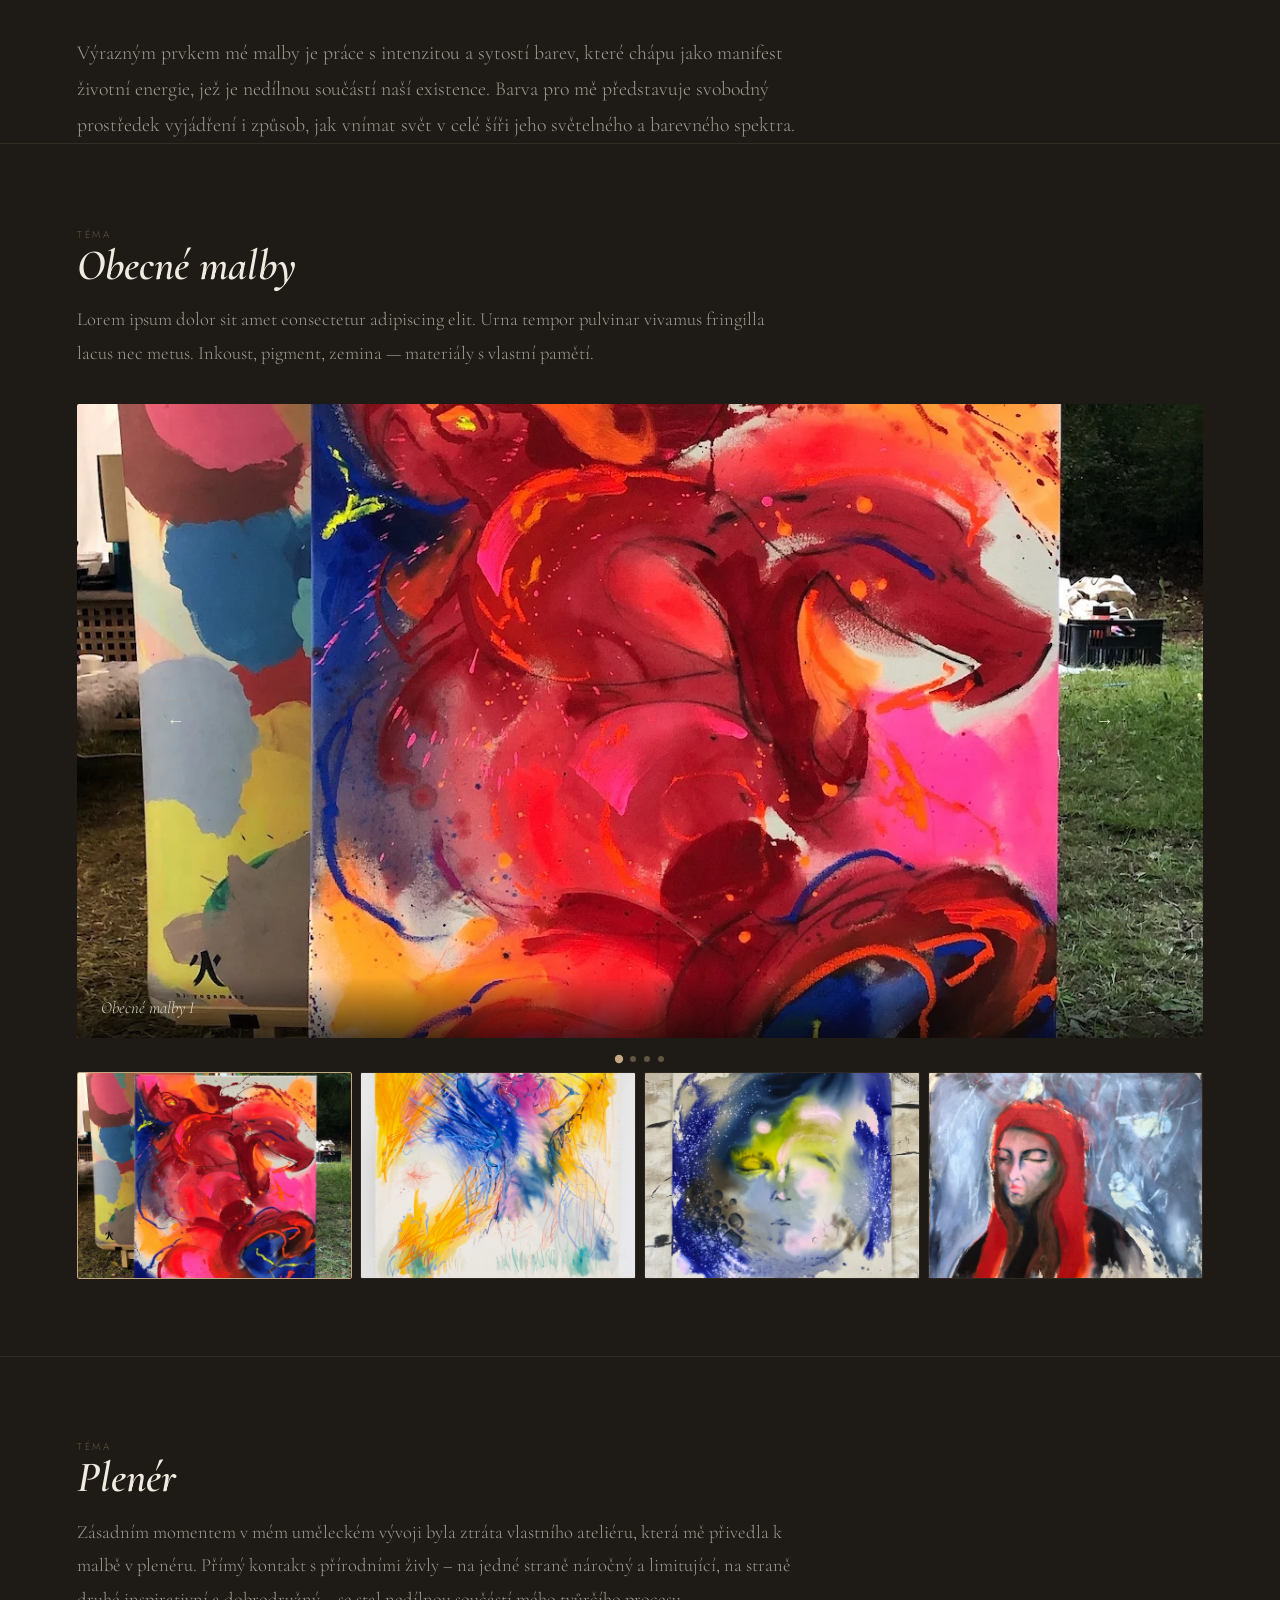
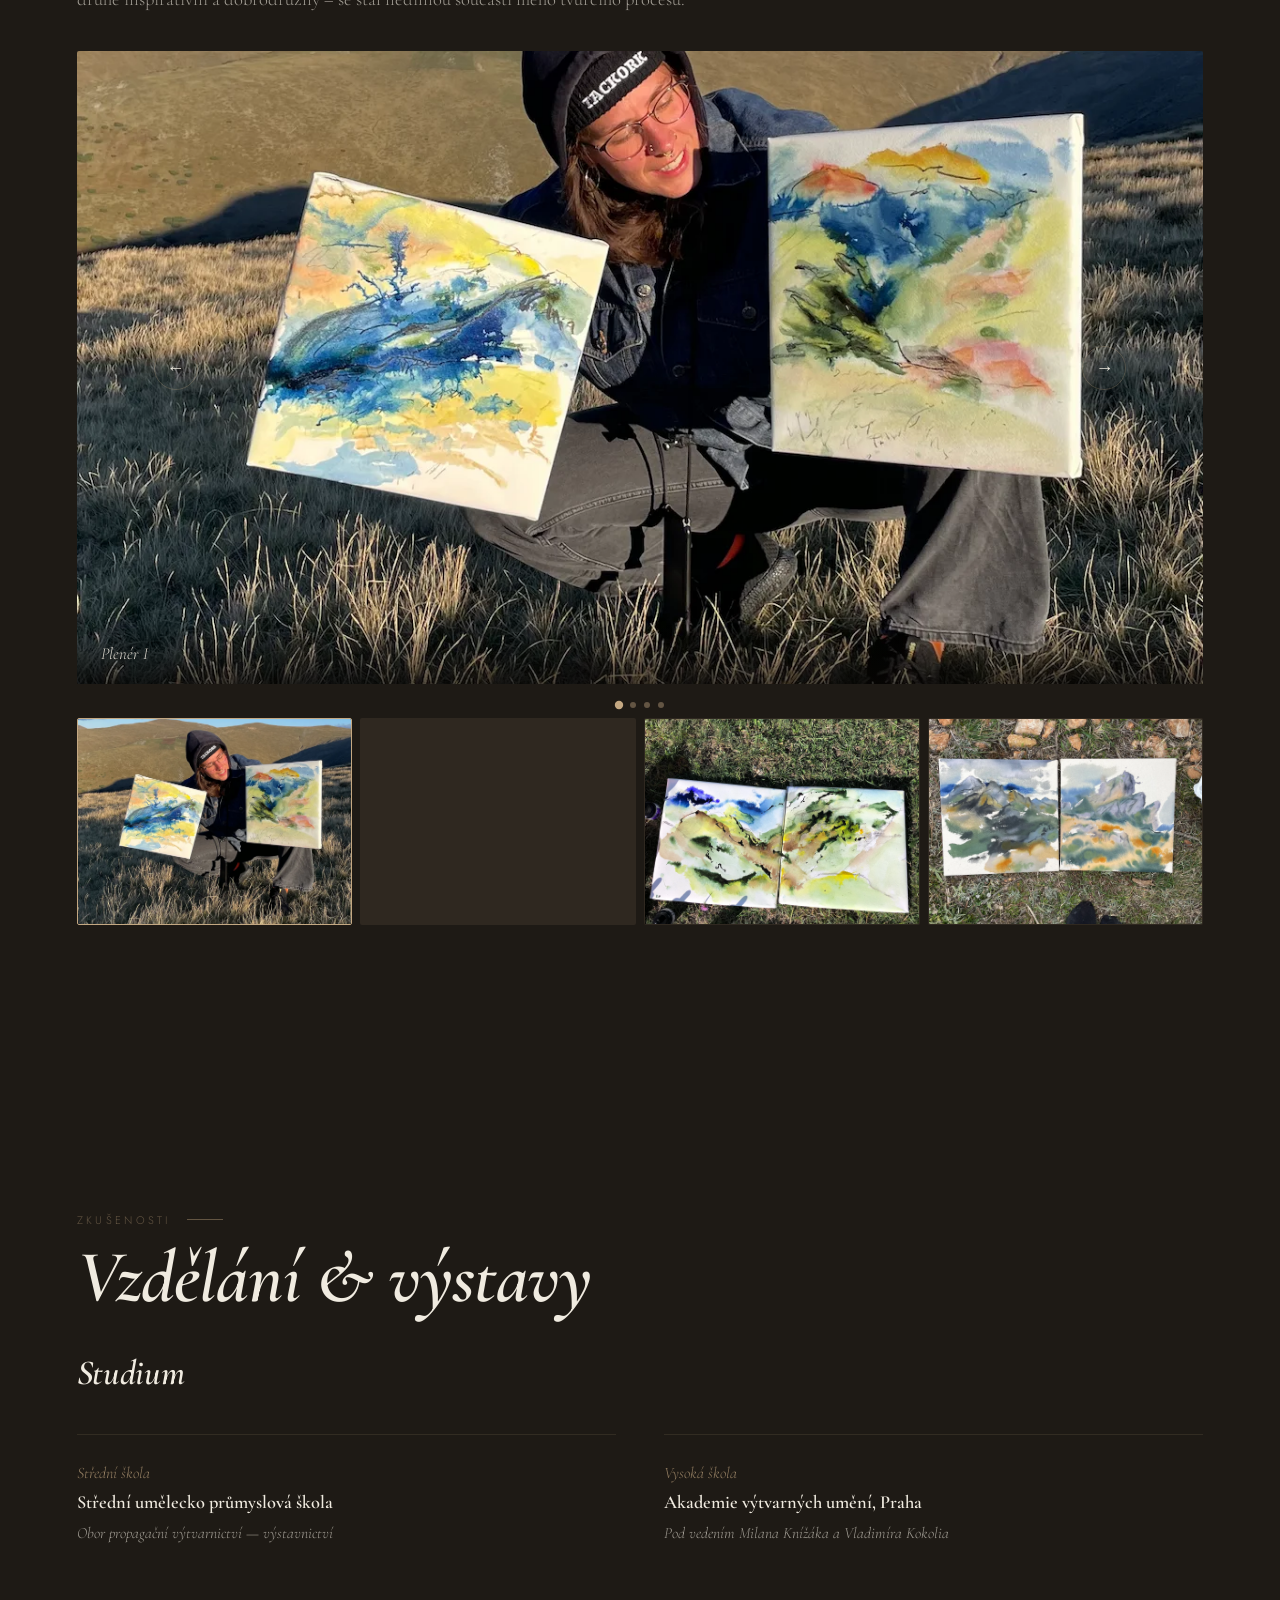
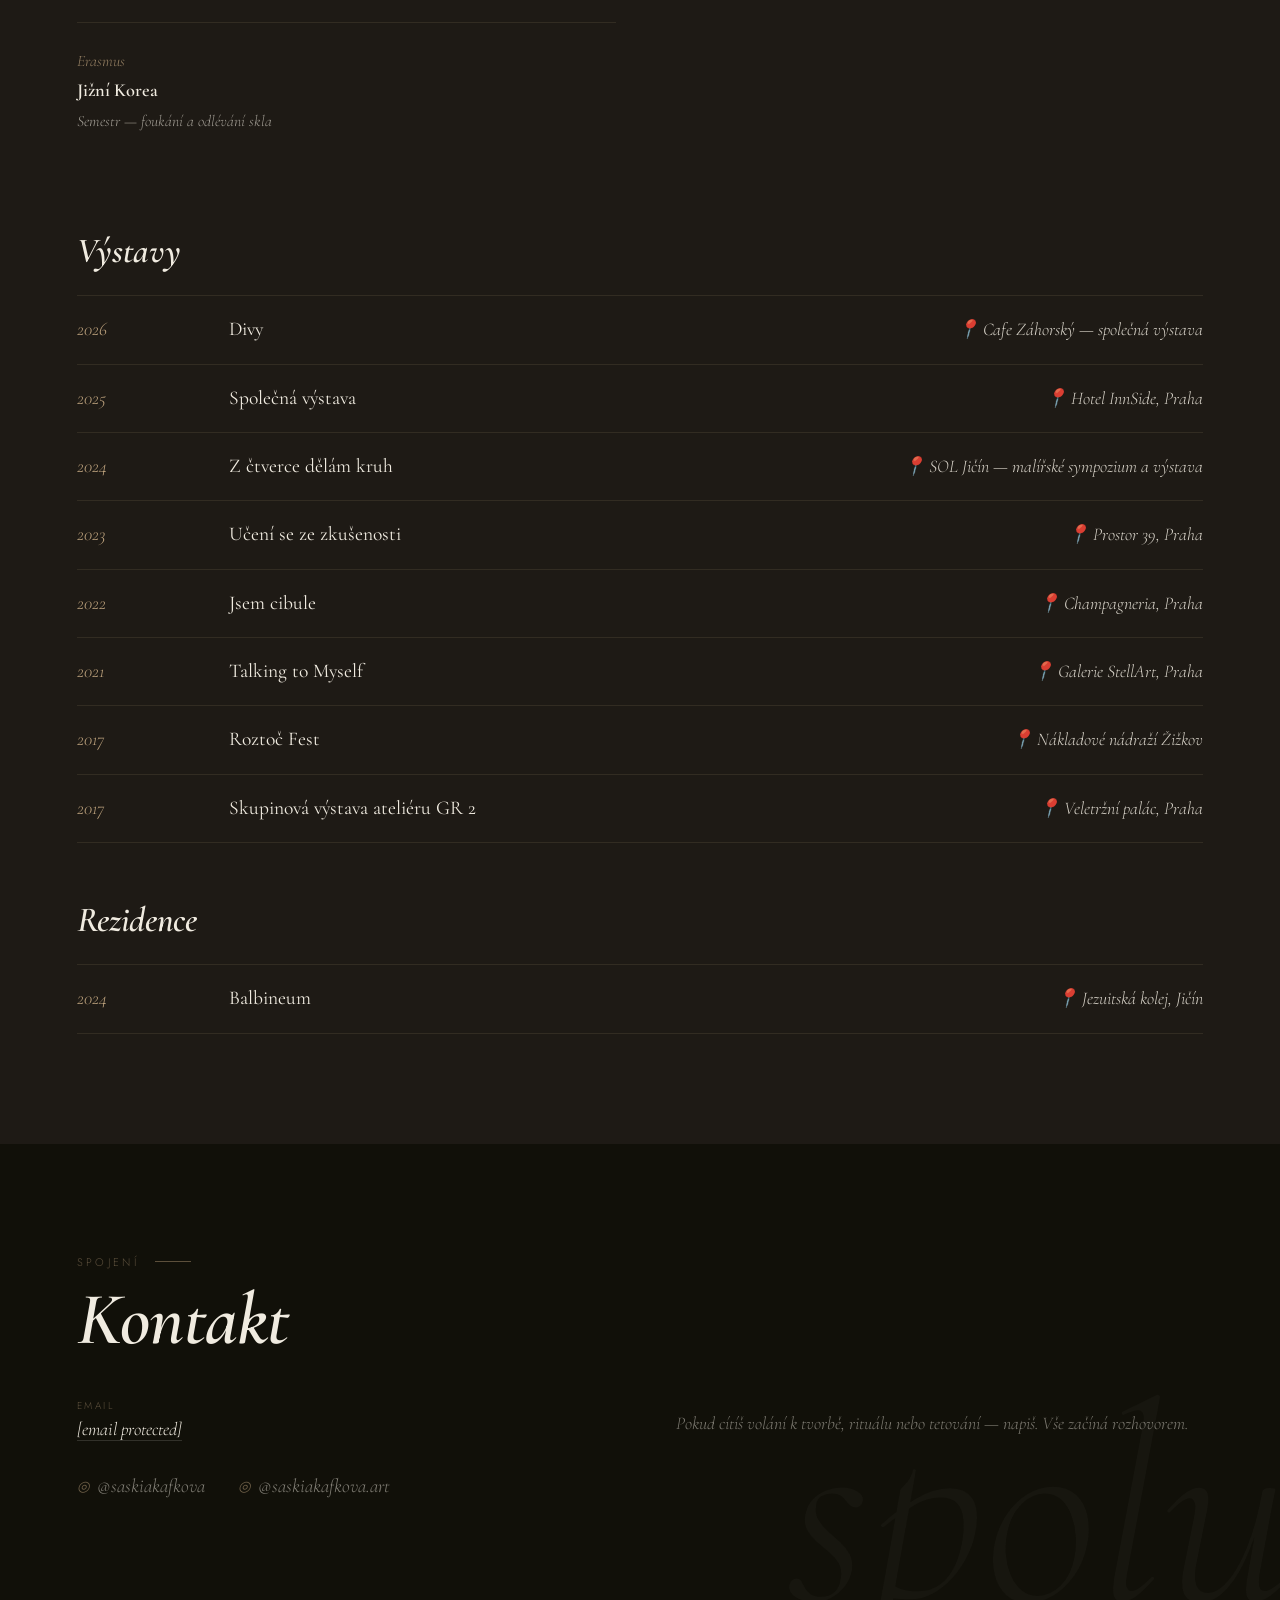
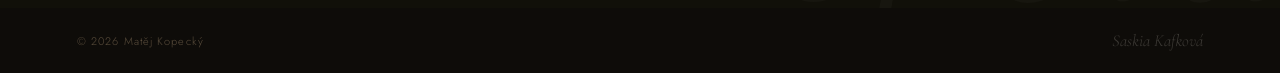
==== commit fad36c09: "v6 images dodany + hybani s layoutem + test" ====
--- a/index.html
+++ b/index.html
@@ -151,27 +151,30 @@
         /* ═══════════════════════════════════════════
            SECTION PRIMITIVES
         ═══════════════════════════════════════════ */
-        .section{padding:clamp(60px,10vw,110px) clamp(24px,8vw,140px);max-width:1200px;margin:0 auto}
-        .section-label{font-size:10px;letter-spacing:.3em;text-transform:uppercase;color:var(--gold-dim);margin-bottom:12px;display:flex;align-items:center;gap:16px}
+        /* Horizontal padding uses 6vw to align section content with the Hero heading's left edge */
+        .section{padding:clamp(60px,10vw,110px) 6vw;width:100%}
+        .section > *{max-width:1480px}
+        .section-label{font-size:11px;letter-spacing:.3em;text-transform:uppercase;color:var(--gold-dim);margin-bottom:14px;display:flex;align-items:center;gap:16px}
         .section-label::after{content:'';flex:0 0 36px;height:1px;background:var(--gold-dim)}
 
         /* Section headings — Cormorant Garamond, replaces Caveat everywhere */
         .sec-h2{
             font-family:'Cormorant Garamond',serif;
-            font-size:clamp(2.4rem,5.5vw,4rem);
+            font-size:clamp(2.8rem,5.8vw,4.8rem);
             font-weight:600;
             font-style:italic;
             line-height:.95;
             color:var(--ink);
-            margin-bottom:24px;
+            margin-bottom:26px;
             letter-spacing:-.01em;
         }
-        .body-text{font-family:'Cormorant Garamond',serif;font-size:clamp(1rem,1.5vw,1.18rem);line-height:1.88;color:var(--ink-muted);max-width:560px}
+        .body-text{font-family:'Cormorant Garamond',serif;font-size:clamp(1.12rem,1.55vw,1.38rem);line-height:1.82;color:var(--ink-muted);max-width:760px}
 
         /* ═══════════════════════════════════════════
            ABOUT
         ═══════════════════════════════════════════ */
         .about-grid{display:grid;grid-template-columns:1fr 1fr;gap:72px;align-items:start}
+        .about-grid > div:first-child{grid-column:1}
         .about-img{position:relative;aspect-ratio:3/4;background:var(--bg-surface);overflow:hidden;border-radius:2px}
         .about-img::before{content:'';position:absolute;top:-8px;right:-8px;width:100%;height:100%;border:1px solid var(--gold-dim);opacity:.5;z-index:-1}
         .about-img-ph{width:100%;height:100%;background:linear-gradient(160deg,#2f2820,#3a2e1e);display:flex;align-items:center;justify-content:center;font-family:'Cormorant Garamond',serif;font-style:italic;font-size:.9rem;color:var(--gold-dim)}
@@ -182,12 +185,15 @@
         ═══════════════════════════════════════════ */
         .gallery-wrap{padding:clamp(60px,8vw,100px) 0;background:var(--bg-surface)}
         .gallery-wrap.light{background:var(--bg)}
-        .gallery-header{padding:0 clamp(24px,8vw,140px);margin-bottom:44px;display:flex;justify-content:space-between;align-items:flex-end;flex-wrap:wrap;gap:16px}
+        /* Gallery content left-pinned at 6vw (aligned with Hero heading), capped at 1480px */
+        .gallery-header{padding:0 6vw;margin-bottom:44px;display:flex;justify-content:space-between;align-items:flex-end;flex-wrap:wrap;gap:16px;max-width:1480px}
+        .gallery-intro{padding:0 6vw;max-width:1480px}
 
         /* ── SLIDESHOW — 1 focussed image + 4 thumbs ── */
         .slideshow{
             position:relative;
-            padding:0 clamp(24px,8vw,140px);
+            padding:0 6vw;
+            max-width:1480px;
         }
         .slide-main{
             position:relative;
@@ -238,8 +244,8 @@
             font-size:18px;line-height:1;
         }
         .slide-arrow:hover{background:rgba(196,168,130,.15);border-color:var(--gold)}
-        .slide-arrow.prev{left:clamp(28px,8vw,148px)}
-        .slide-arrow.next{right:clamp(28px,8vw,148px)}
+        .slide-arrow.prev{left:clamp(28px,6vw,110px)}
+        .slide-arrow.next{right:clamp(28px,6vw,110px)}
 
         /* Dot strip */
         .slide-dots{
@@ -278,8 +284,9 @@
 
         /* ── GALLERY SUBSECTION (tetování / malby podsekce) ── */
         .gallery-subsec{
-            padding:clamp(40px,6vw,80px) clamp(24px,8vw,140px);
+            padding:clamp(40px,6vw,80px) 6vw;
             border-top:1px solid var(--border);
+            max-width:1480px;
         }
         .gallery-subsec:first-child{border-top:none}
         .subsec-label{
@@ -289,16 +296,16 @@
         }
         .subsec-h3{
             font-family:'Cormorant Garamond',serif;
-            font-size:clamp(1.6rem,3.5vw,2.4rem);
+            font-size:clamp(1.8rem,3.6vw,2.7rem);
             font-weight:600;font-style:italic;
-            color:var(--ink);margin-bottom:14px;
+            color:var(--ink);margin-bottom:16px;
             line-height:1;
         }
         .subsec-body{
             font-family:'Cormorant Garamond',serif;
-            font-size:clamp(.95rem,1.4vw,1.1rem);
-            line-height:1.85;color:var(--ink-muted);
-            max-width:520px;margin-bottom:32px;
+            font-size:clamp(1.05rem,1.45vw,1.24rem);
+            line-height:1.82;color:var(--ink-muted);
+            max-width:720px;margin-bottom:34px;
         }
 
         /* Technique tags */
@@ -343,26 +350,29 @@
         .exh-item:first-child{border-top:1px solid var(--border)}
         .exh-date{
             font-family:'Cormorant Garamond',serif;
-            font-size:1.05rem;font-style:italic;
-            color:var(--gold);opacity:.75;
+            font-size:1.18rem;font-style:italic;
+            color:var(--gold);opacity:.95;
         }
         .exh-title{
             font-family:'Cormorant Garamond',serif;
-            font-size:1.1rem;font-weight:300;
+            font-size:1.22rem;font-weight:400;
             color:var(--ink);line-height:1.4;
         }
+        /* Was gold @ 85% → unreadable on dark bg. Use ink at 88% for proper contrast. */
         .exh-place{
-            font-size:1rem;
-            color:var(--gold);font-family:'Cormorant Garamond',serif;
+            font-size:1.12rem;
+            color:var(--ink);font-family:'Cormorant Garamond',serif;
             font-style:italic;
             text-align:right;
-            opacity:.85;
+            opacity:.88;
         }
 
         /* ═══════════════════════════════════════════
            CONTACT
         ═══════════════════════════════════════════ */
-        .contact-sec{padding:clamp(60px,10vw,110px) clamp(24px,8vw,140px);background:var(--bg-contact);position:relative;overflow:hidden}
+        .contact-sec{padding:clamp(60px,10vw,110px) 6vw;background:var(--bg-contact);position:relative;overflow:hidden}
+        /* Left-pinned content column, matches .section (::before is pseudo, excluded automatically) */
+        .contact-sec > *{max-width:1480px;position:relative;z-index:1}
         .contact-sec::before{
             content:'spolu';
             font-family:'Cormorant Garamond',serif;
@@ -385,7 +395,7 @@
         /* ═══════════════════════════════════════════
            FOOTER
         ═══════════════════════════════════════════ */
-        footer{background:var(--bg-footer);padding:22px clamp(24px,8vw,140px);display:flex;justify-content:space-between;align-items:center}
+        footer{background:var(--bg-footer);padding:22px 6vw;display:flex;justify-content:space-between;align-items:center}
         .fcopy{font-size:11px;letter-spacing:.1em;color:var(--gold-dim);font-family:'Jost',sans-serif}
         .fname{
             font-family:'Cormorant Garamond',serif;
@@ -407,10 +417,11 @@
            ZKUŠENOSTI — Studium + Výstavy + Rezidence
         ═══════════════════════════════════════════ */
         .zkusenosti-sec{
-            padding:clamp(60px,10vw,110px) clamp(24px,8vw,140px);
+            padding:clamp(60px,10vw,110px) 6vw;
             background:var(--bg);
         }
-        .zkusenosti-inner{max-width:1200px;margin:0 auto}
+        /* Left-pinned, matches .section — no margin:auto */
+        .zkusenosti-inner{max-width:1480px}
 
         .studium-grid{
             margin-top:44px;
@@ -476,8 +487,7 @@
            MOBILE ≤ 600px
         ═══════════════════════════════════════════ */
         @media(max-width:600px){
-            .nav-trigger,.nav-overlay{display:none}
-            .mob-nav-stack{display:block}
+            /* Desktop hamburger (top-right) is reused on mobile — no override needed */
             .hero{height:58vh;min-height:300px;max-height:460px;padding:0 22px 28px}
             .scroll-hint{display:none}
             .section{padding:40px 22px}
@@ -503,37 +513,6 @@
             .zkusenosti-sec{padding:40px 22px}
         }
 
-        /* ═══════════════════════════════════════════
-           MOBILE CARD-STACK NAV
-        ═══════════════════════════════════════════ */
-        .mob-nav-stack{display:none;position:fixed;bottom:calc(28px + var(--safe-bottom));right:20px;z-index:300;width:64px;height:64px}
-        .mob-nav-trigger{position:absolute;bottom:0;right:0;width:60px;height:60px;background:var(--ink);border-radius:50%;border:none;cursor:pointer;display:flex;align-items:center;justify-content:center;box-shadow:0 6px 28px rgba(8,6,4,.6);transition:transform .4s cubic-bezier(.34,1.56,.64,1),box-shadow .3s;z-index:2}
-        .mob-nav-trigger:hover{box-shadow:0 8px 32px rgba(8,6,4,.7)}
-        .mob-nav-trigger:active{transform:scale(.92)}
-        .mob-nav-trigger .mlines{display:flex;flex-direction:column;gap:5px}
-        .mob-nav-trigger .mlines span{display:block;width:18px;height:1.5px;background:var(--bg);transition:all .4s cubic-bezier(.23,1,.32,1);transform-origin:center}
-        .mob-nav-open .mob-nav-trigger .mlines span:nth-child(1){transform:translateY(6.5px) rotate(45deg)}
-        .mob-nav-open .mob-nav-trigger .mlines span:nth-child(2){opacity:0;transform:scaleX(0)}
-        .mob-nav-open .mob-nav-trigger .mlines span:nth-child(3){transform:translateY(-6.5px) rotate(-45deg)}
-        .mob-nav-backdrop{position:fixed;inset:0;z-index:250;background:rgba(8,6,4,.82);backdrop-filter:blur(10px);-webkit-backdrop-filter:blur(10px);opacity:0;pointer-events:none;transition:opacity .38s}
-        .mob-nav-open .mob-nav-backdrop{opacity:1;pointer-events:all}
-        .mob-nav-cards{position:absolute;bottom:0;right:0;width:230px;pointer-events:none}
-        .mncard{position:absolute;bottom:0;right:0;width:222px;background:var(--bg-surface);border:1px solid var(--border);border-radius:16px;padding:15px 20px 15px 18px;cursor:pointer;text-decoration:none;display:flex;align-items:center;justify-content:space-between;opacity:0;transform:translateY(0) rotate(0deg) scale(.88);transition:transform .5s cubic-bezier(.23,1,.32,1),opacity .35s ease,background .2s;box-shadow:0 4px 24px rgba(8,6,4,.45)}
-        .mncard:active{background:var(--bg-surface2)}
-        .mncard-label{
-            font-family:'Cormorant Garamond',serif;
-            font-size:1.12rem;font-style:italic;
-            color:var(--ink);line-height:1;
-        }
-        .mncard-num{font-family:'Jost',sans-serif;font-size:9px;letter-spacing:.18em;color:var(--gold-dim)}
-        .mob-nav-open .mob-nav-cards{pointer-events:all}
-        .mob-nav-open .mncard:nth-child(1){opacity:1;transform:translateY(-72px)  rotate(-1.5deg);transition-delay:.03s}
-        .mob-nav-open .mncard:nth-child(2){opacity:1;transform:translateY(-138px) rotate(-.5deg); transition-delay:.07s}
-        .mob-nav-open .mncard:nth-child(3){opacity:1;transform:translateY(-204px) rotate(.4deg);  transition-delay:.11s}
-        .mob-nav-open .mncard:nth-child(4){opacity:1;transform:translateY(-270px) rotate(1deg);   transition-delay:.15s}
-        .mob-nav-open .mncard:nth-child(5){opacity:1;transform:translateY(-336px) rotate(1.5deg); transition-delay:.19s}
-        .mob-nav-open .mncard:nth-child(6){opacity:1;transform:translateY(-402px) rotate(2deg);   transition-delay:.23s}
-        .mob-nav-open .mncard:nth-child(7){opacity:1;transform:translateY(-468px) rotate(2.4deg); transition-delay:.27s}
     </style>
 </head>
 <body>
@@ -562,23 +541,6 @@
     </nav>
 </div>
 
-<!-- MOBILE CARD-STACK NAV -->
-<div class="mob-nav-stack" id="mobNavStack">
-    <div class="mob-nav-backdrop" id="mobNavBackdrop"></div>
-    <div class="mob-nav-cards">
-        <a class="mncard" href="#omne"><span class="mncard-label"><span class="cs">Něco o mně</span><span class="en" style="display:none">About me</span></span><span class="mncard-num">01</span></a>
-        <a class="mncard" href="#tet"><span class="mncard-label"><span class="cs">Tetování</span><span class="en" style="display:none">Tattoo</span></span><span class="mncard-num">02</span></a>
-        <a class="mncard" href="#rit"><span class="mncard-label"><span class="cs">Rituály</span><span class="en" style="display:none">Rituals</span></span><span class="mncard-num">03</span></a>
-        <a class="mncard" href="#malby"><span class="mncard-label"><span class="cs">Malby</span><span class="en" style="display:none">Paintings</span></span><span class="mncard-num">04</span></a>
-        <a class="mncard" href="projekt.html"><span class="mncard-label"><span class="cs">Jiné projekty</span><span class="en" style="display:none">Other projects</span></span><span class="mncard-num">05</span></a>
-        <a class="mncard" href="#vystava"><span class="mncard-label"><span class="cs">Zkušenosti</span><span class="en" style="display:none">Experience</span></span><span class="mncard-num">06</span></a>
-        <a class="mncard" href="#kontakt"><span class="mncard-label"><span class="cs">Kontakt</span><span class="en" style="display:none">Contact</span></span><span class="mncard-num">07</span></a>
-    </div>
-    <button class="mob-nav-trigger" id="mobNavTrigger" aria-label="Menu">
-        <div class="mlines"><span></span><span></span><span></span></div>
-    </button>
-</div>
-
 <!-- ════════ HERO ════════ -->
 <section class="hero">
     <div class="hero-bg">
@@ -601,8 +563,7 @@
         <h1 class="hero-name">Saskia<br>Kafková</h1>
         <p class="hero-tagline"><span class="cs">Tvorba, která vychází z těla, země a ticha.</span><span class="en" style="display:none">Art rooted in body, earth, and silence.</span></p>
     </div>
-    <div class="scroll-hint"><div class="scroll-line"></div><span>scroll</span></div>
-</section>
+    </section>
 
 <!-- ════════ O MNĚ ════════ -->
 <section class="section reveal" id="omne">
@@ -615,12 +576,11 @@
                 <span class="en" style="display:none">I am a painter and tattoo artist whose work exists at the intersection of fine art and the physical experience of tattooing. In my paintings, I explore the relationship between humans and nature, often on the boundary between the tangible and the seemingly invisible. I draw from personal experiences, translating them onto canvas as visual diary entries through which I establish a dialogue with the viewer. I perceive each painting as an invitation to enter an inner world where viewers may find parallels with their own experiences.</span>
             </p>
         </div>
-        <!--
-          FOTO — O MNĚ
-          Swap .about-img-ph with: <img src="images/about/photo.webp" alt="Saskia Kafková" loading="lazy">
-        -->
         <div class="about-img">
-            <div class="about-img-ph">foto zde</div>
+            <picture>
+                <source srcset="images/about-me/IMG_1490.webp" type="image/webp">
+                <img src="images/about-me/IMG_1490.jpeg" alt="Saskia Kafková" loading="lazy" decoding="async">
+            </picture>
         </div>
     </div>
 </section>
@@ -642,7 +602,7 @@
             <h2 class="sec-h2"><span class="cs">Tetování</span><span class="en" style="display:none">Tattoo</span></h2>
         </div>
     </div>
-    <div style="padding:0 clamp(24px,8vw,140px) 0; max-width:1200px;">
+    <div class="gallery-intro">
         <p class="body-text" style="margin-bottom:0">
             <span class="cs">Lorem ipsum dolor sit amet consectetur adipiscing elit. Urna tempor pulvinar vivamus fringilla lacus nec metus. Integer nunc posuere ut hendrerit semper.</span>
             <span class="en" style="display:none">Lorem ipsum dolor sit amet consectetur adipiscing elit. Urna tempor pulvinar vivamus fringilla lacus nec metus.</span>
@@ -836,7 +796,7 @@
             <h2 class="sec-h2"><span class="cs">Malby</span><span class="en" style="display:none">Paintings</span></h2>
         </div>
     </div>
-    <div style="padding:0 clamp(24px,8vw,140px) 0">
+    <div class="gallery-intro">
         <p class="body-text" style="margin-bottom:0">
             <span class="cs">Výrazným prvkem mé malby je práce s intenzitou a sytostí barev, které chápu jako manifest životní energie, jež je nedílnou součástí naší existence. Barva pro mě představuje svobodný prostředek vyjádření i způsob, jak vnímat svět v celé šíři jeho světelného a barevného spektra.</span>
             <span class="en" style="display:none">A distinctive element of my work is the use of intensity and saturation of color, which I understand as a manifestation of life energy—an inseparable part of our existence. For me, color represents both a free means of expression and a way of perceiving the world in the full breadth of its light and chromatic spectrum.</span>
@@ -851,27 +811,60 @@
             <span class="cs">Lorem ipsum dolor sit amet consectetur adipiscing elit. Urna tempor pulvinar vivamus fringilla lacus nec metus. Inkoust, pigment, zemina — materiály s vlastní pamětí.</span>
             <span class="en" style="display:none">Lorem ipsum dolor sit amet consectetur adipiscing elit. Ink, pigment, earth — materials with their own memory.</span>
         </p>
+        <!-- 4 slides wired. 5th slot reserved — uncomment the pair of blocks marked "5TH" once the image is added to images/general-paintings/. -->
         <div class="slideshow" id="ss-malby" style="padding:0">
             <div class="slide-main" onclick="openLBSlide('ss-malby')">
-                <div class="slide-main-img active"><div class="ph" style="background:linear-gradient(160deg,#2a231a,#1e1a15)">malba 1</div></div>
-                <div class="slide-main-img"><div class="ph" style="background:linear-gradient(160deg,#2f2820,#231e18)">malba 2</div></div>
-                <div class="slide-main-img"><div class="ph" style="background:linear-gradient(160deg,#252018,#1a1714)">malba 3</div></div>
-                <div class="slide-main-img"><div class="ph" style="background:linear-gradient(160deg,#312920,#251f18)">malba 4</div></div>
-                <div class="slide-main-img"><div class="ph" style="background:linear-gradient(160deg,#28201a,#1c1814)">malba 5</div></div>
+                <div class="slide-main-img active">
+                    <picture>
+                        <source srcset="images/general-paintings/D0BB728C-9B87-49A4-B931-D8CC89426525.webp" type="image/webp">
+                        <img src="images/general-paintings/D0BB728C-9B87-49A4-B931-D8CC89426525.jpeg" alt="Obecné malby 1" loading="lazy" decoding="async">
+                    </picture>
+                </div>
+                <div class="slide-main-img">
+                    <picture>
+                        <source srcset="images/general-paintings/IMG_1506.webp" type="image/webp">
+                        <img src="images/general-paintings/IMG_1506.jpeg" alt="Obecné malby 2" loading="lazy" decoding="async">
+                    </picture>
+                </div>
+                <div class="slide-main-img">
+                    <picture>
+                        <source srcset="images/general-paintings/IMG_3950.webp" type="image/webp">
+                        <img src="images/general-paintings/IMG_3950.jpeg" alt="Obecné malby 3" loading="lazy" decoding="async">
+                    </picture>
+                </div>
+                <div class="slide-main-img">
+                    <picture>
+                        <source srcset="images/general-paintings/IMG_8024.webp" type="image/webp">
+                        <img src="images/general-paintings/IMG_8024.jpeg" alt="Obecné malby 4" loading="lazy" decoding="async">
+                    </picture>
+                </div>
+                <!-- 5TH MAIN SLIDE — uncomment once image is added:
+                <div class="slide-main-img"><picture><source srcset="images/general-paintings/FILENAME.webp" type="image/webp"><img src="images/general-paintings/FILENAME.jpeg" alt="Obecné malby 5" loading="lazy" decoding="async"></picture></div>
+                -->
                 <div class="slide-caption">
-                    <span class="slide-label" data-ss="ss-malby">Spolu I</span>
-                    <span class="slide-counter" data-counter="ss-malby">1 / 5</span>
+                    <span class="slide-label" data-ss="ss-malby">Obecné malby I</span>
+                    <span class="slide-counter" data-counter="ss-malby">1 / 4</span>
                 </div>
                 <button class="slide-arrow prev" onclick="slideNav('ss-malby',-1,event)">&#8592;</button>
                 <button class="slide-arrow next" onclick="slideNav('ss-malby',1,event)">&#8594;</button>
             </div>
             <div class="slide-dots" id="dots-ss-malby"></div>
             <div class="slide-thumbs" id="thumbs-ss-malby">
-                <div class="sthumb active" onclick="goSlide('ss-malby',0)"><div class="ph">1</div></div>
-                <div class="sthumb" onclick="goSlide('ss-malby',1)"><div class="ph">2</div></div>
-                <div class="sthumb" onclick="goSlide('ss-malby',2)"><div class="ph">3</div></div>
-                <div class="sthumb" onclick="goSlide('ss-malby',3)"><div class="ph">4</div></div>
-                <div class="sthumb" onclick="goSlide('ss-malby',4)"><div class="ph">5</div></div>
+                <div class="sthumb active" onclick="goSlide('ss-malby',0)">
+                    <picture><source srcset="images/general-paintings/D0BB728C-9B87-49A4-B931-D8CC89426525.webp" type="image/webp"><img src="images/general-paintings/D0BB728C-9B87-49A4-B931-D8CC89426525.jpeg" alt="" loading="lazy" decoding="async"></picture>
+                </div>
+                <div class="sthumb" onclick="goSlide('ss-malby',1)">
+                    <picture><source srcset="images/general-paintings/IMG_1506.webp" type="image/webp"><img src="images/general-paintings/IMG_1506.jpeg" alt="" loading="lazy" decoding="async"></picture>
+                </div>
+                <div class="sthumb" onclick="goSlide('ss-malby',2)">
+                    <picture><source srcset="images/general-paintings/IMG_3950.webp" type="image/webp"><img src="images/general-paintings/IMG_3950.jpeg" alt="" loading="lazy" decoding="async"></picture>
+                </div>
+                <div class="sthumb" onclick="goSlide('ss-malby',3)">
+                    <picture><source srcset="images/general-paintings/IMG_8024.webp" type="image/webp"><img src="images/general-paintings/IMG_8024.jpeg" alt="" loading="lazy" decoding="async"></picture>
+                </div>
+                <!-- 5TH THUMB — uncomment once image is added:
+                <div class="sthumb" onclick="goSlide('ss-malby',4)"><picture><source srcset="images/general-paintings/FILENAME.webp" type="image/webp"><img src="images/general-paintings/FILENAME.jpeg" alt="" loading="lazy" decoding="async"></picture></div>
+                -->
             </div>
         </div>
     </div>
@@ -884,27 +877,60 @@
             <span class="cs">Zásadním momentem v mém uměleckém vývoji byla ztráta vlastního ateliéru, která mě přivedla k malbě v plenéru. Přímý kontakt s přírodními živly – na jedné straně náročný a limitující, na straně druhé inspirativní a dobrodružný – se stal nedílnou součástí mého tvůrčího procesu. </span>
             <span class="en" style="display:none">A pivotal moment in my artistic development was the loss of my studio, which led me to paint en plein air. Direct contact with the natural elements—on one hand challenging and limiting, on the other inspiring and adventurous—has become an integral part of my creative process.</span>
         </p>
+        <!-- 4 slides wired (order per image_roxdělení.txt). 5th slot reserved — uncomment the "5TH" blocks once the image is added to images/plain-air/. -->
         <div class="slideshow" id="ss-plener" style="padding:0">
             <div class="slide-main" onclick="openLBSlide('ss-plener')">
-                <div class="slide-main-img active"><div class="ph" style="background:linear-gradient(160deg,#2c2418,#1e1a14)">plenér 1</div></div>
-                <div class="slide-main-img"><div class="ph" style="background:linear-gradient(160deg,#2a2218,#1c1a13)">plenér 2</div></div>
-                <div class="slide-main-img"><div class="ph" style="background:linear-gradient(160deg,#2e2618,#201c14)">plenér 3</div></div>
-                <div class="slide-main-img"><div class="ph" style="background:linear-gradient(160deg,#261e16,#1a1612)">plenér 4</div></div>
-                <div class="slide-main-img"><div class="ph" style="background:linear-gradient(160deg,#302618,#221e15)">plenér 5</div></div>
+                <div class="slide-main-img active">
+                    <picture>
+                        <source srcset="images/plain-air/IMG_2320.webp" type="image/webp">
+                        <img src="images/plain-air/IMG_2320.jpeg" alt="Plenér 1" loading="lazy" decoding="async">
+                    </picture>
+                </div>
+                <div class="slide-main-img">
+                    <picture>
+                        <source srcset="images/plain-air/IMG_7299.webp" type="image/webp">
+                        <img src="images/plain-air/IMG_7299.jpeg" alt="Plenér 2" loading="lazy" decoding="async">
+                    </picture>
+                </div>
+                <div class="slide-main-img">
+                    <picture>
+                        <source srcset="images/plain-air/IMG_1127.webp" type="image/webp">
+                        <img src="images/plain-air/IMG_1127.jpeg" alt="Plenér 3" loading="lazy" decoding="async">
+                    </picture>
+                </div>
+                <div class="slide-main-img">
+                    <picture>
+                        <source srcset="images/plain-air/IMG_4837.webp" type="image/webp">
+                        <img src="images/plain-air/IMG_4837.jpeg" alt="Plenér 4" loading="lazy" decoding="async">
+                    </picture>
+                </div>
+                <!-- 5TH MAIN SLIDE — uncomment once image is added:
+                <div class="slide-main-img"><picture><source srcset="images/plain-air/FILENAME.webp" type="image/webp"><img src="images/plain-air/FILENAME.jpeg" alt="Plenér 5" loading="lazy" decoding="async"></picture></div>
+                -->
                 <div class="slide-caption">
                     <span class="slide-label" data-ss="ss-plener">Plenér I</span>
-                    <span class="slide-counter" data-counter="ss-plener">1 / 5</span>
+                    <span class="slide-counter" data-counter="ss-plener">1 / 4</span>
                 </div>
                 <button class="slide-arrow prev" onclick="slideNav('ss-plener',-1,event)">&#8592;</button>
                 <button class="slide-arrow next" onclick="slideNav('ss-plener',1,event)">&#8594;</button>
             </div>
             <div class="slide-dots" id="dots-ss-plener"></div>
             <div class="slide-thumbs" id="thumbs-ss-plener">
-                <div class="sthumb active" onclick="goSlide('ss-plener',0)"><div class="ph">1</div></div>
-                <div class="sthumb" onclick="goSlide('ss-plener',1)"><div class="ph">2</div></div>
-                <div class="sthumb" onclick="goSlide('ss-plener',2)"><div class="ph">3</div></div>
-                <div class="sthumb" onclick="goSlide('ss-plener',3)"><div class="ph">4</div></div>
-                <div class="sthumb" onclick="goSlide('ss-plener',4)"><div class="ph">5</div></div>
+                <div class="sthumb active" onclick="goSlide('ss-plener',0)">
+                    <picture><source srcset="images/plain-air/IMG_2320.webp" type="image/webp"><img src="images/plain-air/IMG_2320.jpeg" alt="" loading="lazy" decoding="async"></picture>
+                </div>
+                <div class="sthumb" onclick="goSlide('ss-plener',1)">
+                    <picture><source srcset="images/plain-air/IMG_7299.webp" type="image/webp"><img src="images/plain-air/IMG_7299.jpeg" alt="" loading="lazy" decoding="async"></picture>
+                </div>
+                <div class="sthumb" onclick="goSlide('ss-plener',2)">
+                    <picture><source srcset="images/plain-air/IMG_1127.webp" type="image/webp"><img src="images/plain-air/IMG_1127.jpeg" alt="" loading="lazy" decoding="async"></picture>
+                </div>
+                <div class="sthumb" onclick="goSlide('ss-plener',3)">
+                    <picture><source srcset="images/plain-air/IMG_4837.webp" type="image/webp"><img src="images/plain-air/IMG_4837.jpeg" alt="" loading="lazy" decoding="async"></picture>
+                </div>
+                <!-- 5TH THUMB — uncomment once image is added:
+                <div class="sthumb" onclick="goSlide('ss-plener',4)"><picture><source srcset="images/plain-air/FILENAME.webp" type="image/webp"><img src="images/plain-air/FILENAME.jpeg" alt="" loading="lazy" decoding="async"></picture></div>
+                -->
             </div>
         </div>
     </div>
@@ -1024,7 +1050,7 @@
             <!-- <span class="clabel"><span class="cs">Telefon</span><span class="en" style="display:none">Phone</span></span>
              <span class="cval"><a href="tel:+420792243495">+420 792 243 495</a></span> -->
             <span class="clabel">Email</span>
-            <span class="cval"><a href="mailto:Saskia.kafkova@seznam.cz">Saskia.kafkova@seznam.cz</a></span>
+            <span class="cval"><a href="/cdn-cgi/l/email-protection#abf8cad8c0c2ca85c0cacdc0c4ddcaebd8ced1c5cac685c8d1"><span class="__cf_email__" data-cfemail="eab98b9981838bc4818b8c81859c8baa998f90848b87c48990">[email&#160;protected]</span></a></span>
             <!-- <span class="clabel"><span class="cs">Adresa</span><span class="en" style="display:none">Address</span></span>
              <span class="cval">Tuchorazská 18, Praha 10</span>-->
             <div style="margin-top:20px">
@@ -1054,7 +1080,7 @@
     <img id="lbImg" src="" alt="preview">
 </div>
 
-<script>
+<script data-cfasync="false" src="/cdn-cgi/scripts/5c5dd728/cloudflare-static/email-decode.min.js"></script><script>
     /* ══════════════════════════════════════
        SLIDESHOW ENGINE
        State per slideshow id.
@@ -1163,34 +1189,12 @@
     });
 
     /* ══════════════════════════════════════
-       MOBILE NAV
-    ══════════════════════════════════════ */
-    const mobTrig     = document.getElementById('mobNavTrigger');
-    const mobBackdrop = document.getElementById('mobNavBackdrop');
-    let mobNavOpen = false;
-    mobTrig?.addEventListener('click', () => {
-        mobNavOpen = !mobNavOpen;
-        document.body.classList.toggle('mob-nav-open', mobNavOpen);
-    });
-    mobBackdrop?.addEventListener('click', closeMobNav);
-    document.querySelectorAll('.mncard').forEach(c => {
-        c.addEventListener('click', function(e) {
-            const href = this.getAttribute('href');
-            if (!href.startsWith('#')) { closeMobNav(); return; }
-            e.preventDefault();
-            closeMobNav();
-            setTimeout(() => { document.querySelector(href)?.scrollIntoView({behavior:'smooth'}); }, 360);
-        });
-    });
-    function closeMobNav() { mobNavOpen = false; document.body.classList.remove('mob-nav-open'); }
-
-    /* ══════════════════════════════════════
        ESC
     ══════════════════════════════════════ */
     document.addEventListener('keydown', e => {
         if (e.key === 'Escape') {
             navOpen = false; document.body.classList.remove('nav-open');
-            closeMobNav(); closeLB();
+            closeLB();
         }
     });
 
@@ -1217,10 +1221,8 @@
     }), {threshold:.07});
     document.querySelectorAll('.reveal').forEach(el => obs.observe(el));
 
-    /* ══════════════════════════════════════
-       YEAR
-    ══════════════════════════════════════ */
-    document.getElementById('yr').textContent = new Date().getFullYear();
+    /* ══ YEAR ══ */
+    document.getElementById('yr').textContent = String(new Date().getFullYear());
 </script>
 </body>
-</html>+</html>
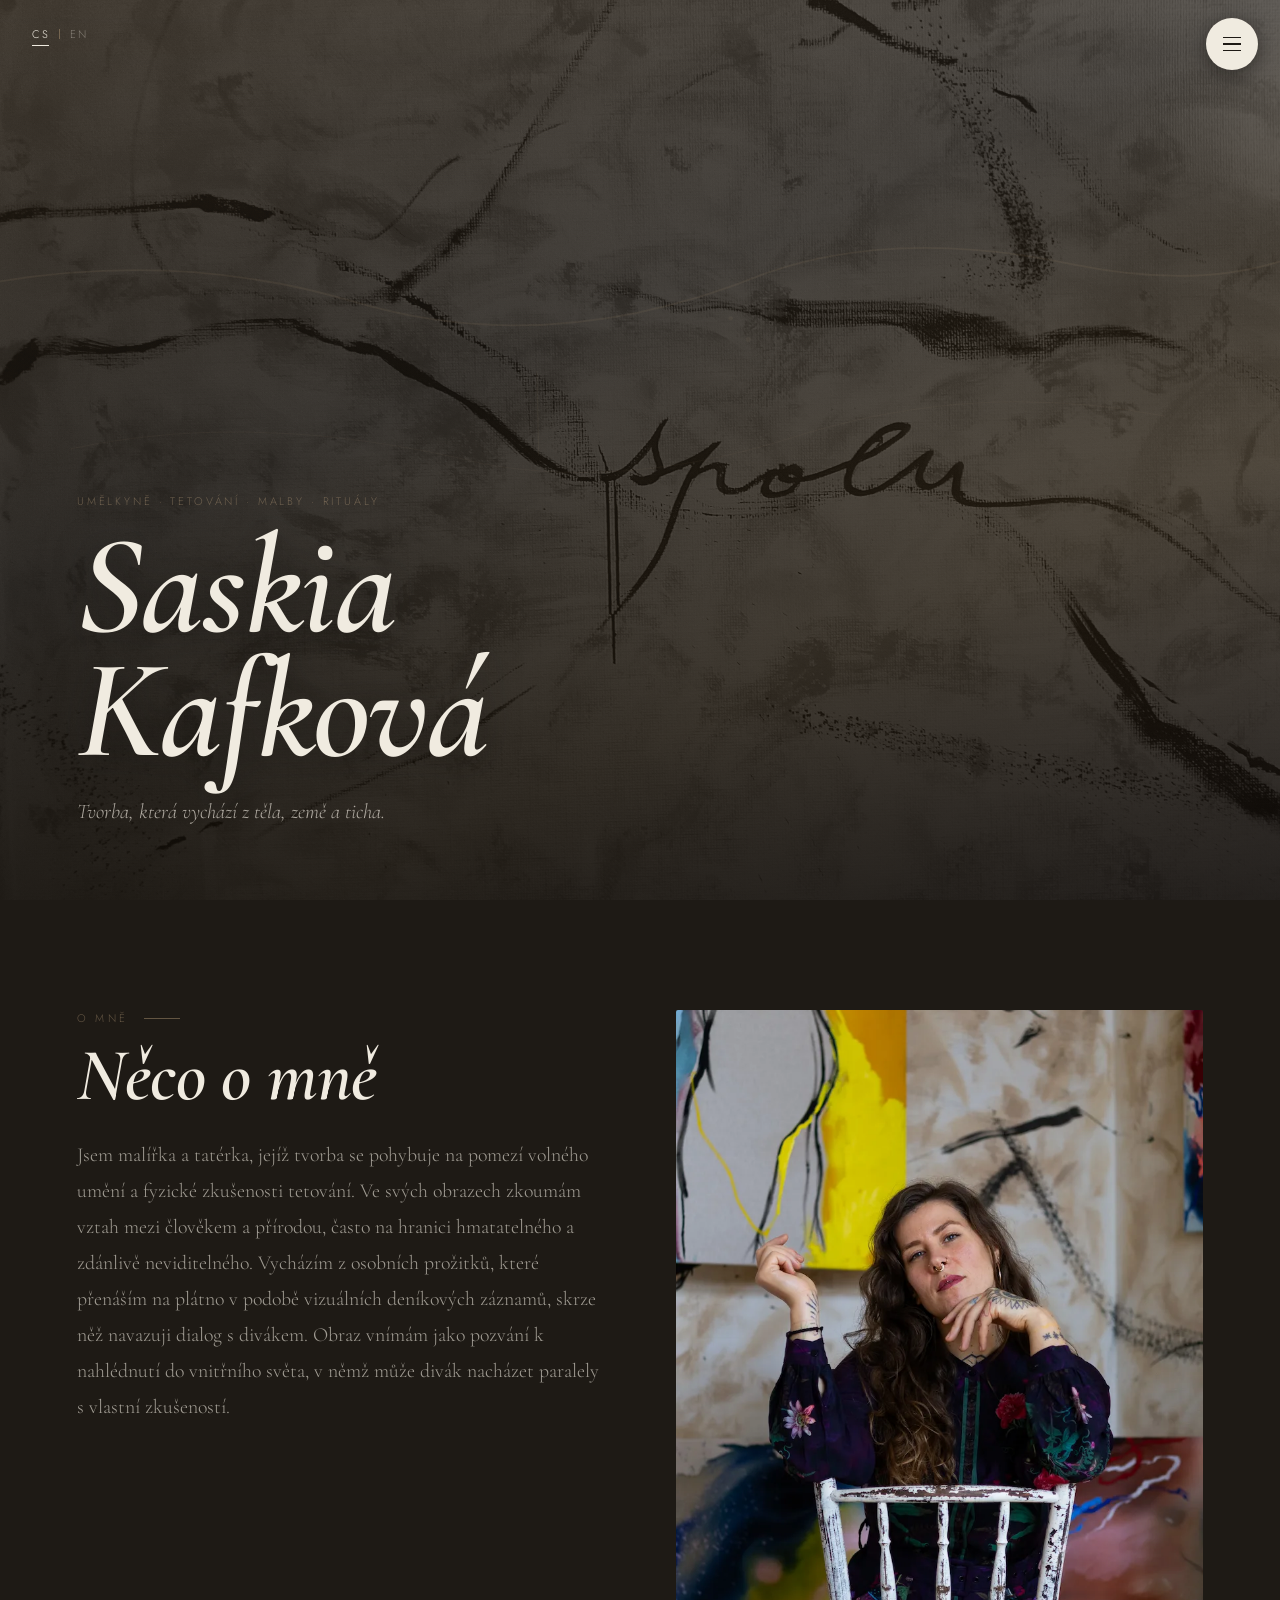
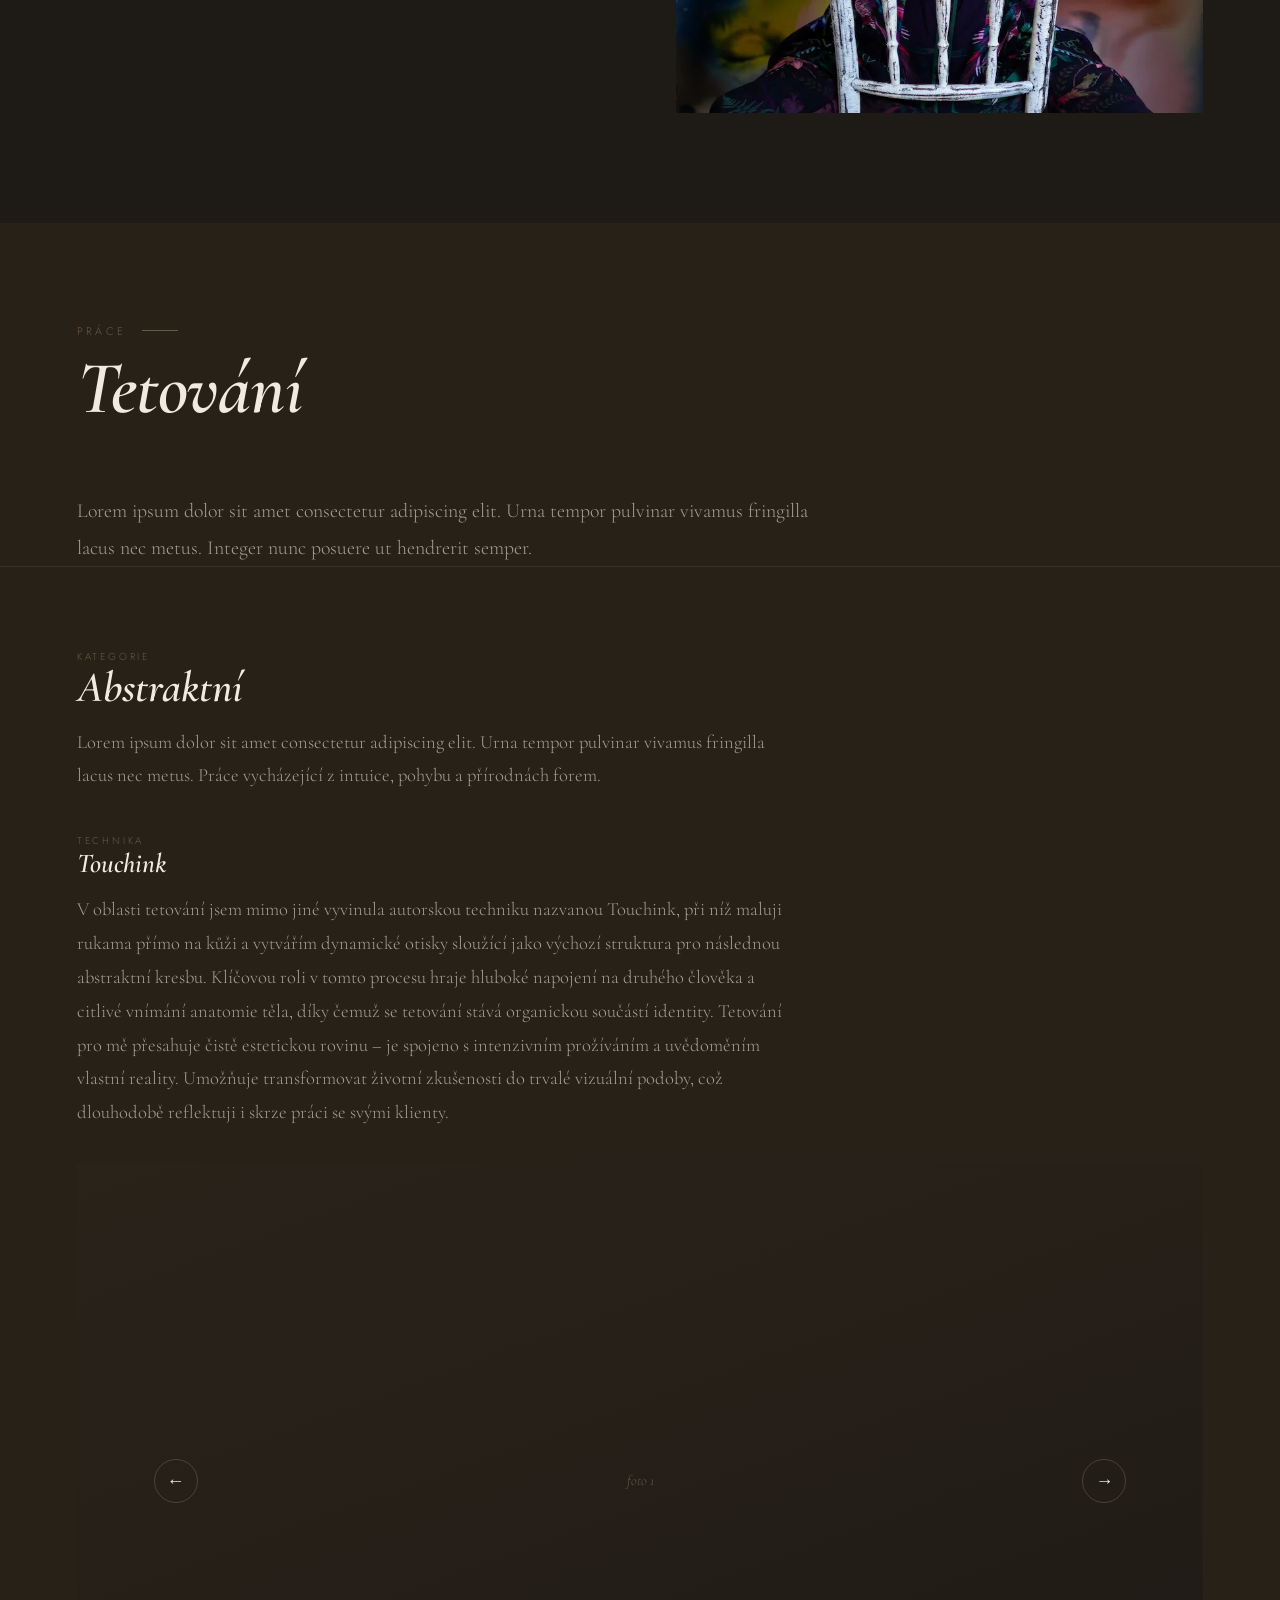
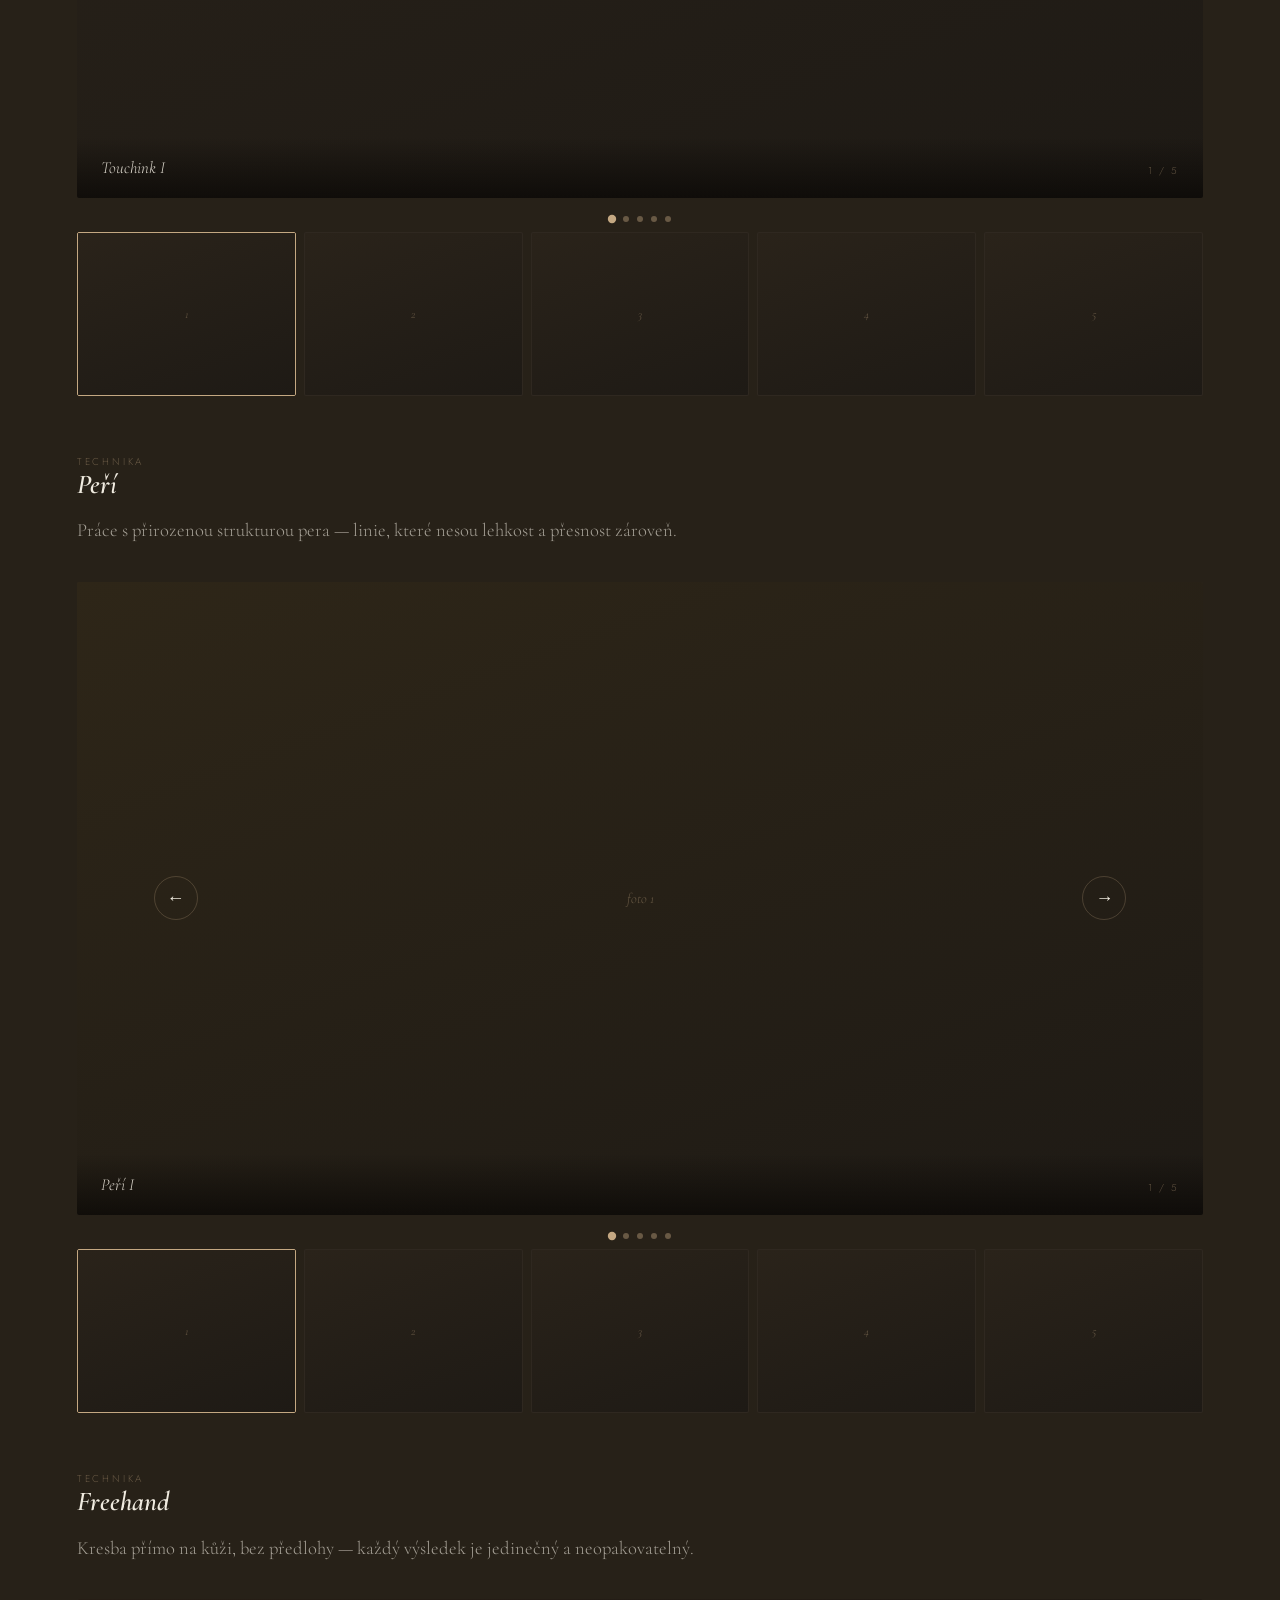
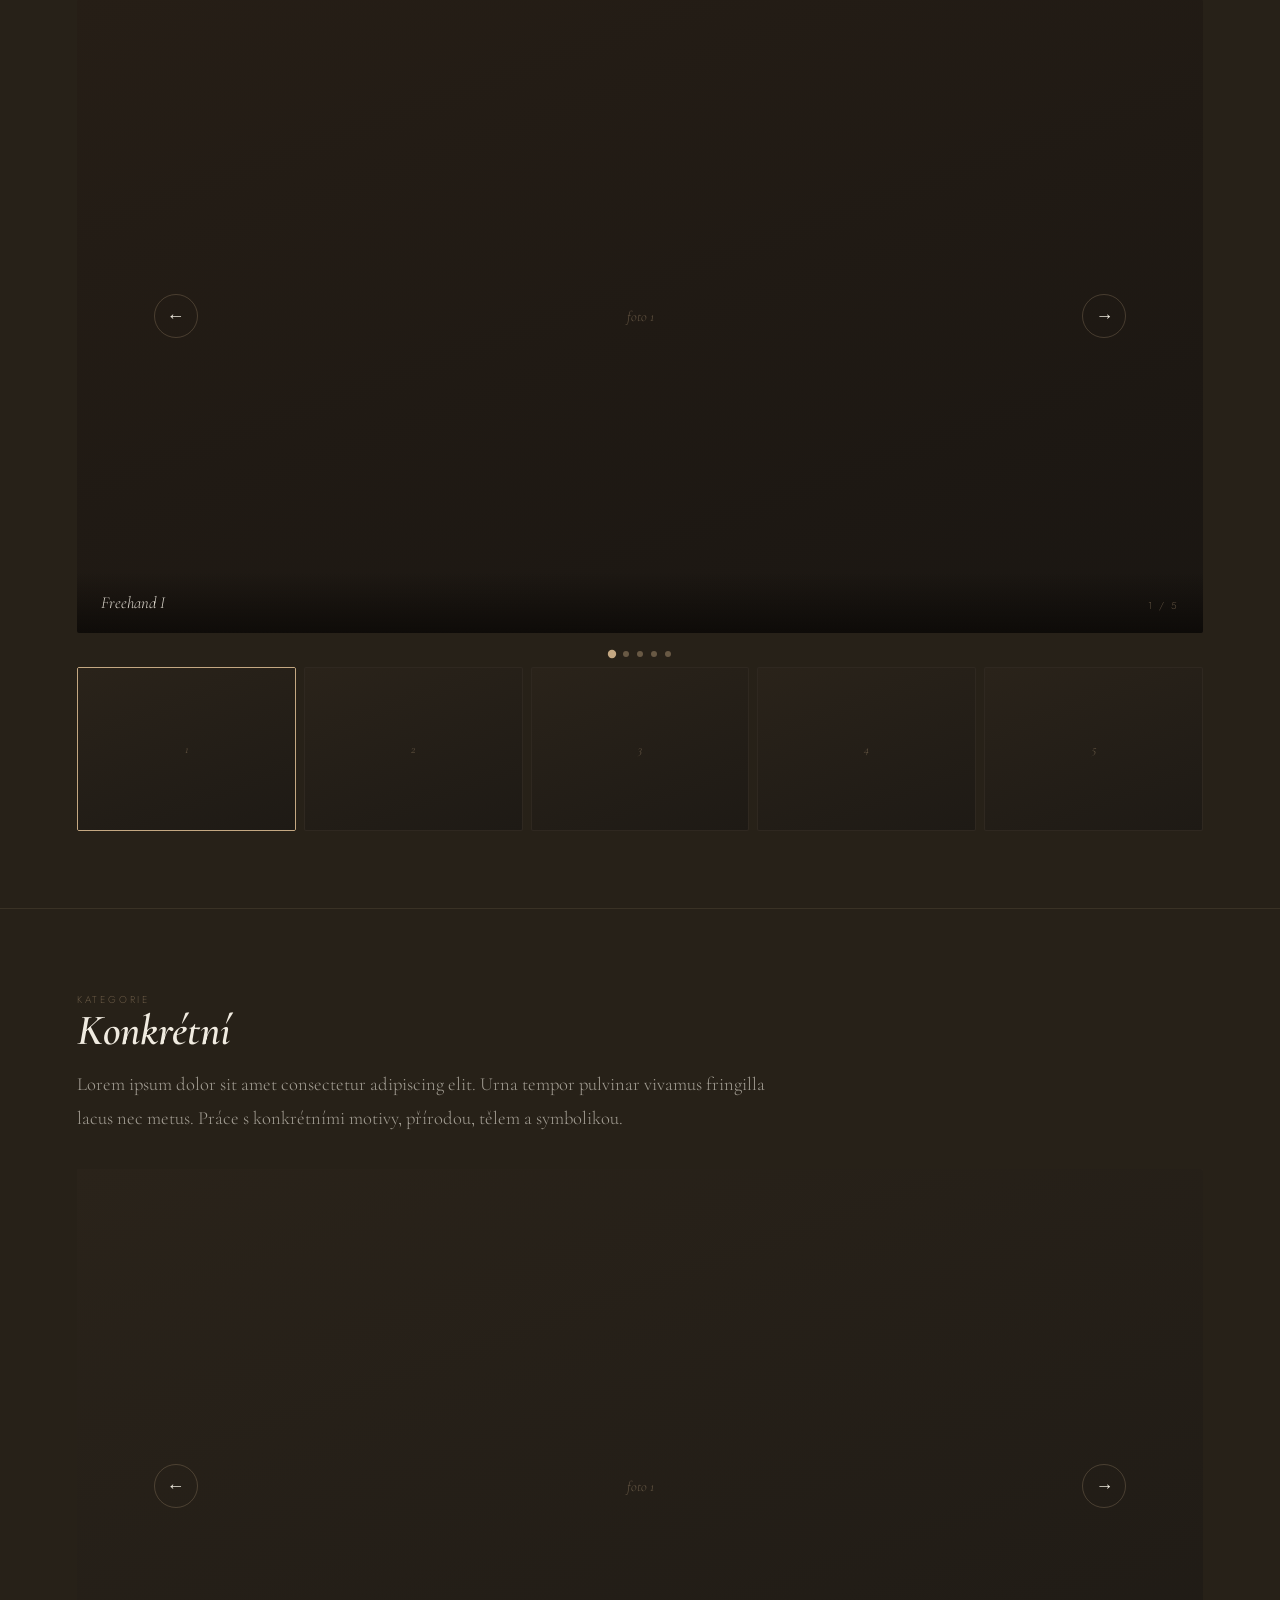
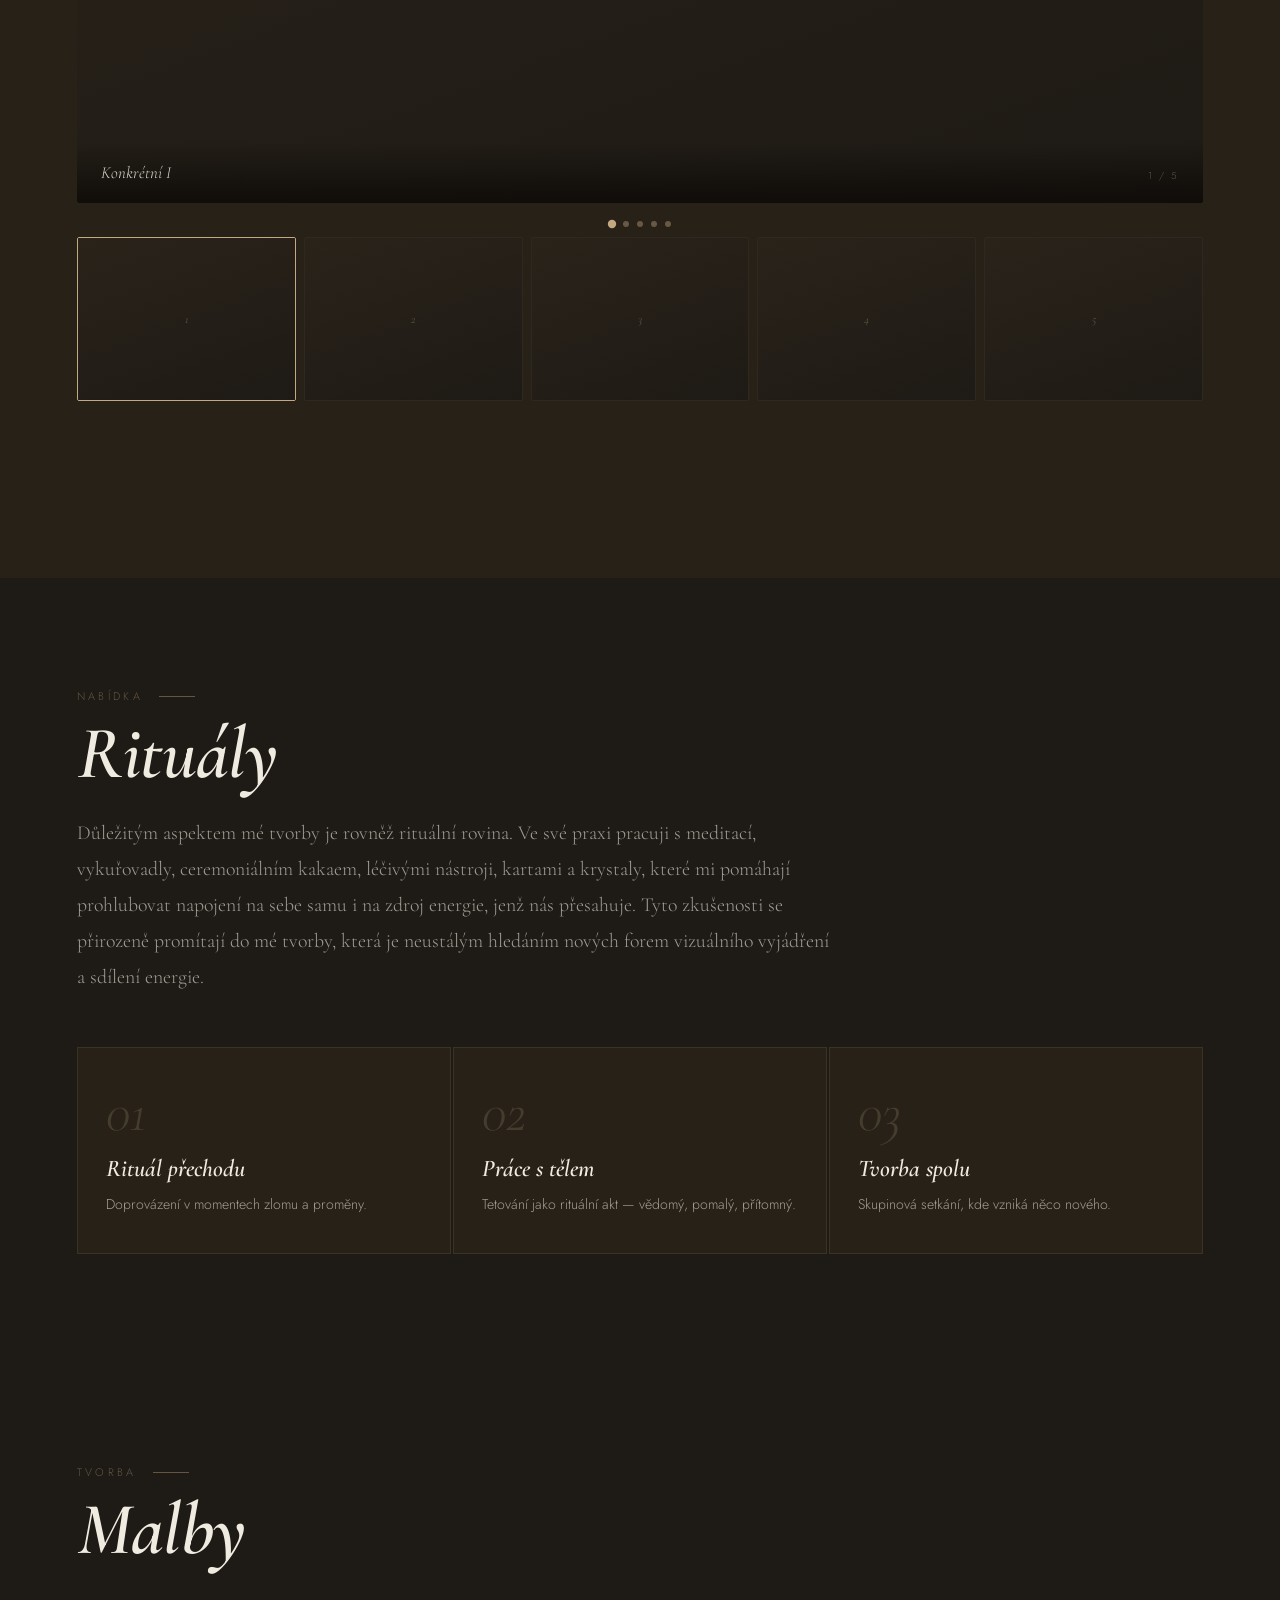
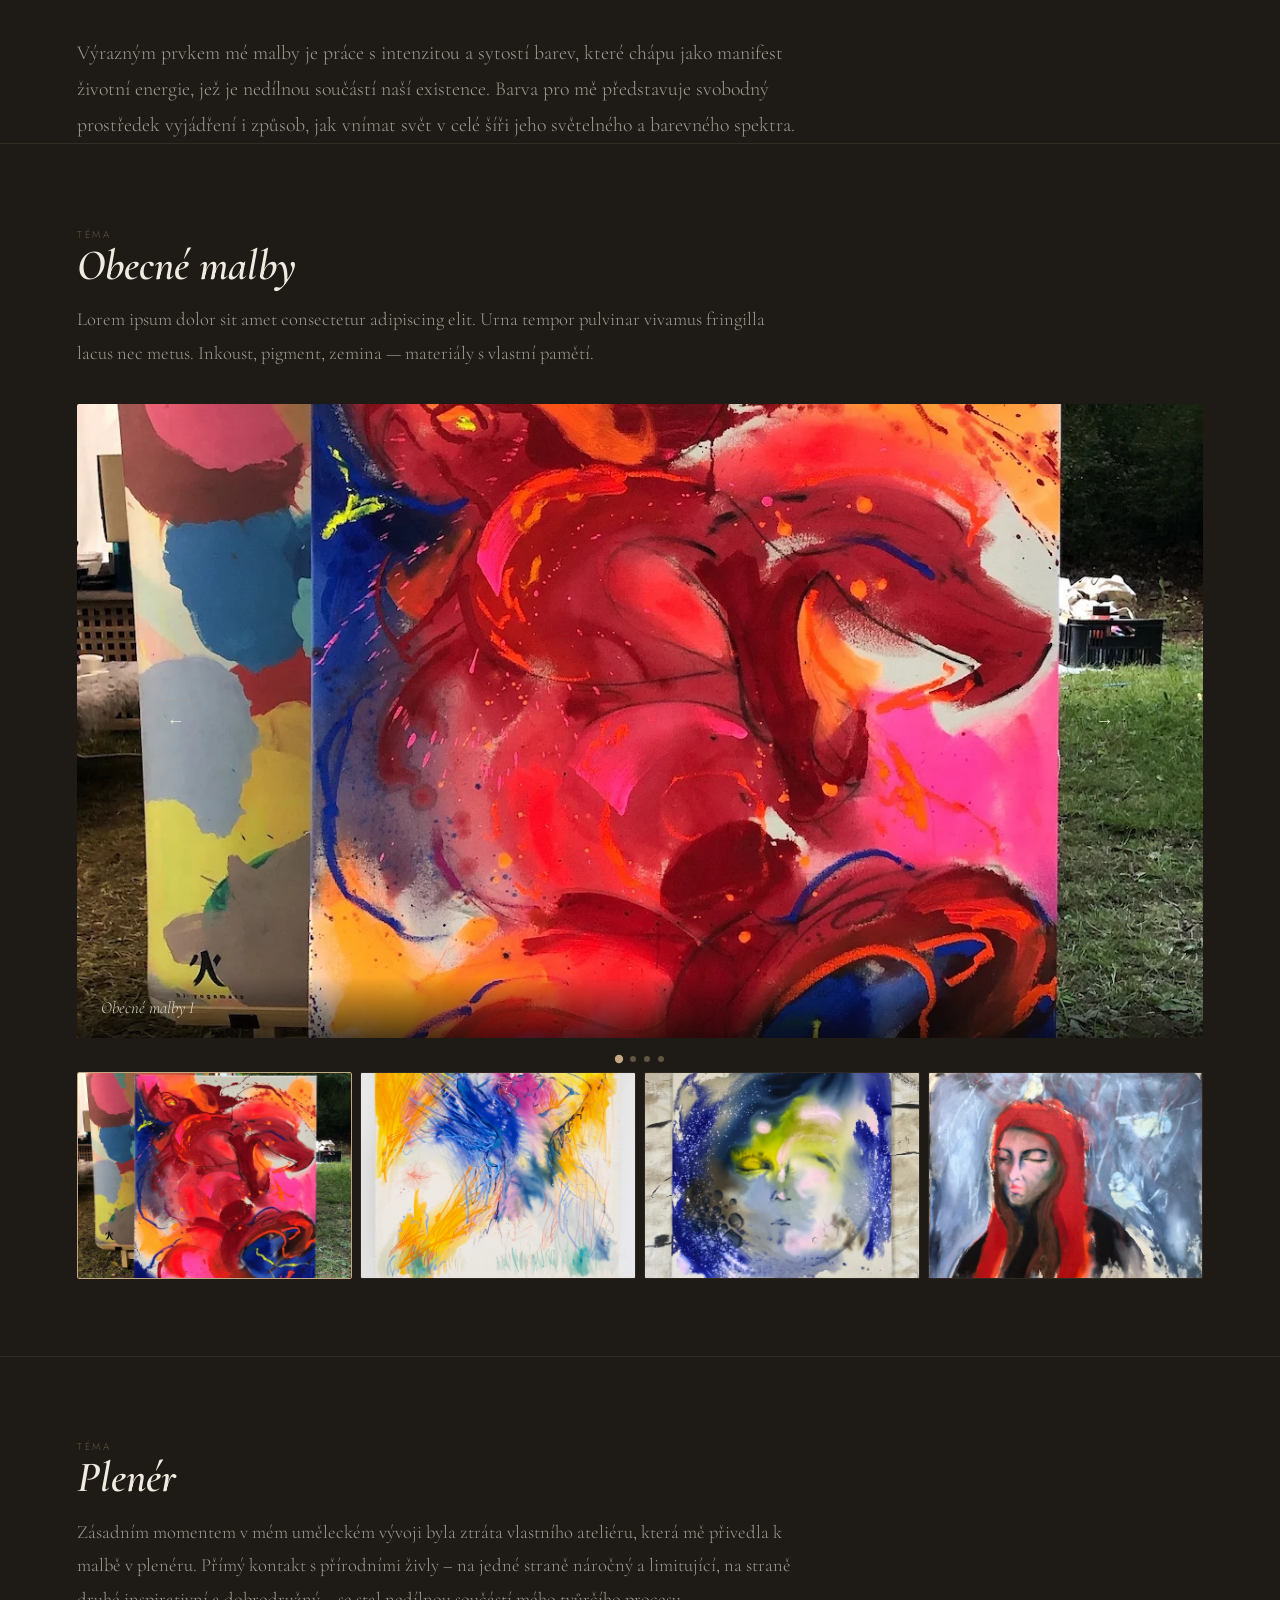
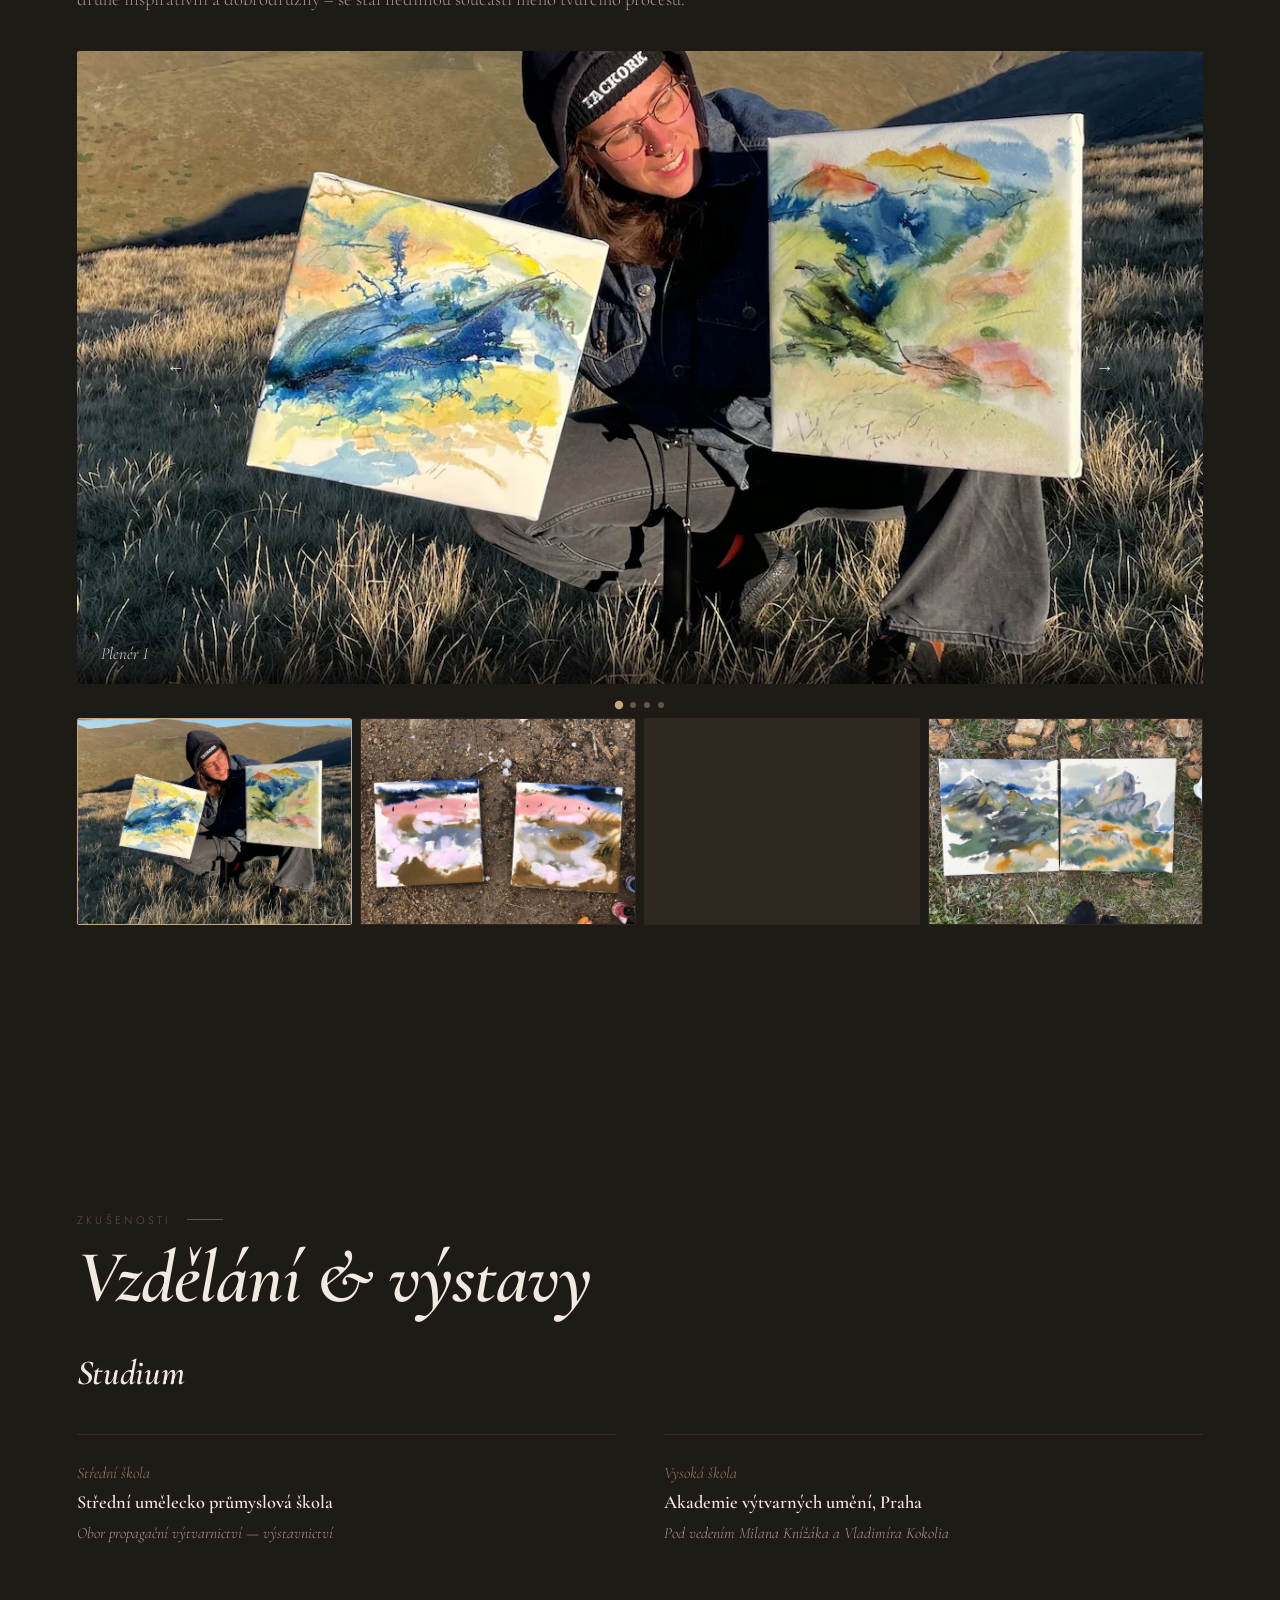
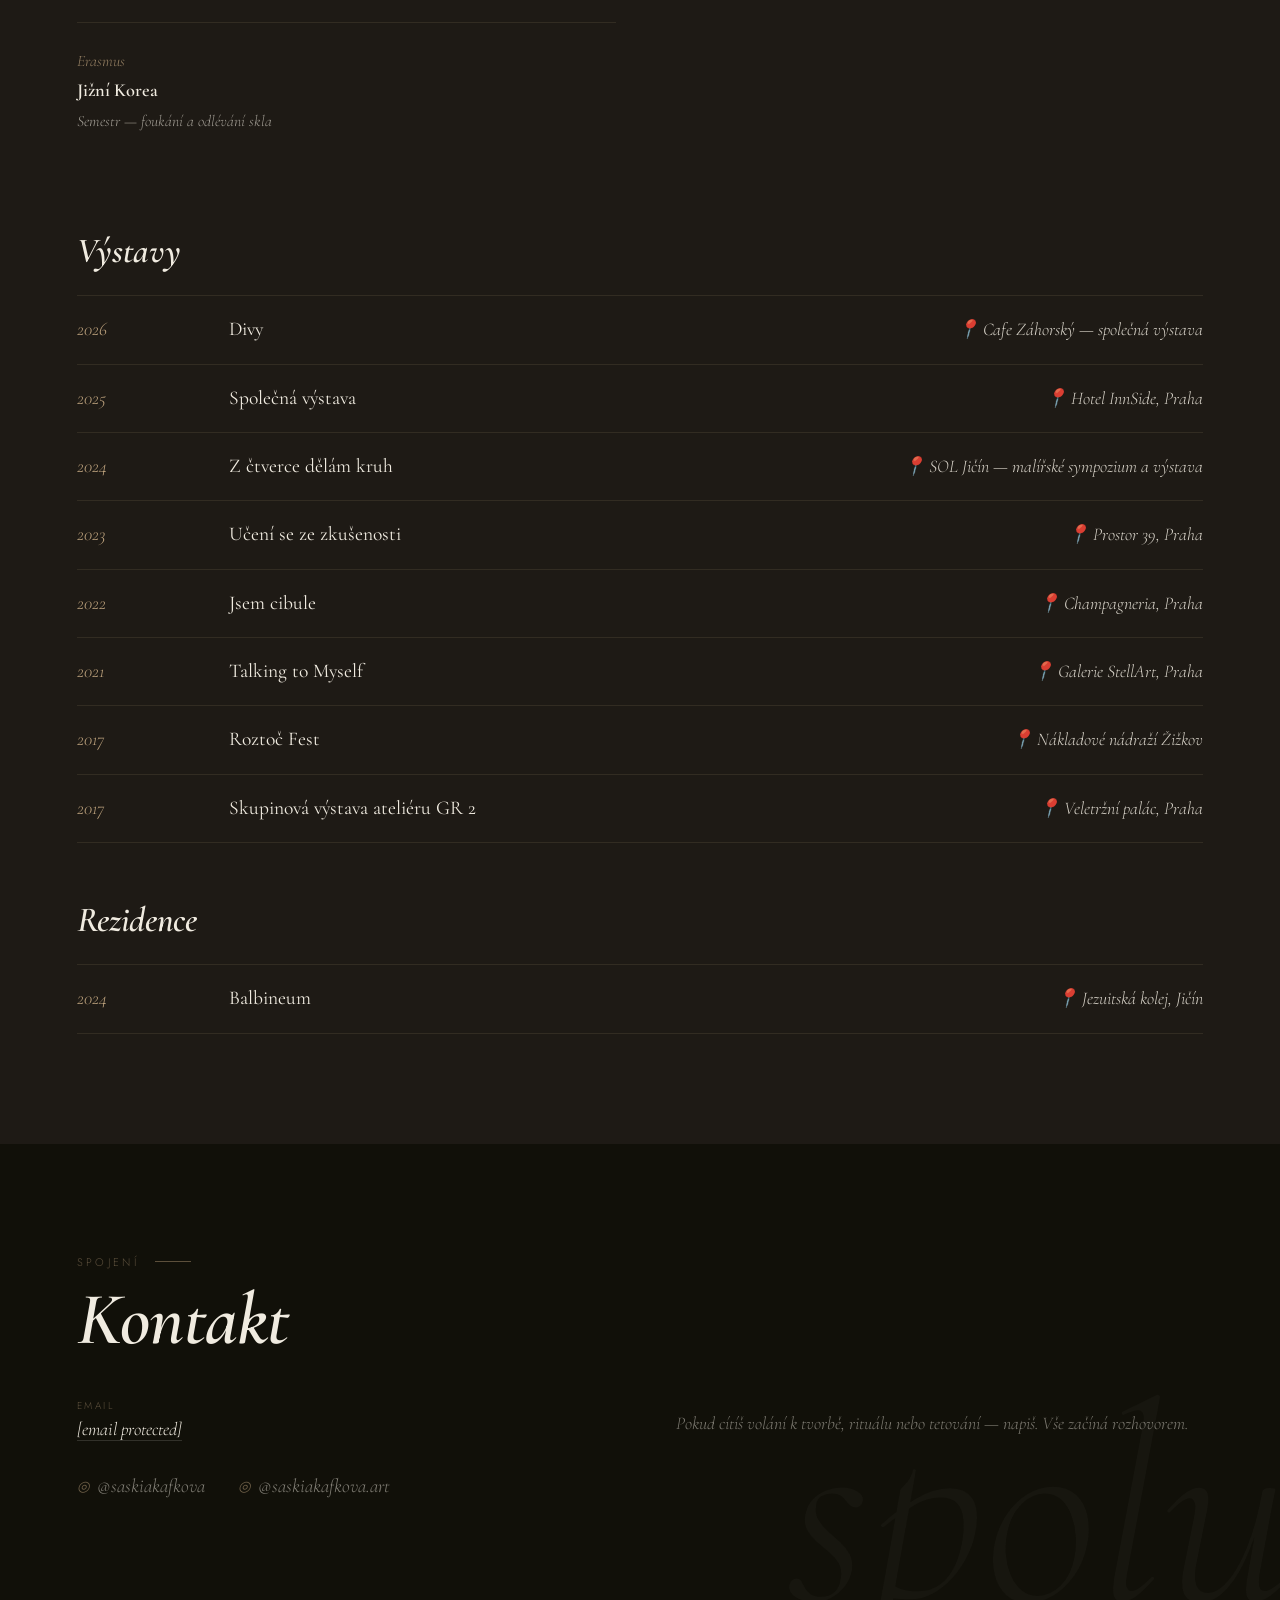
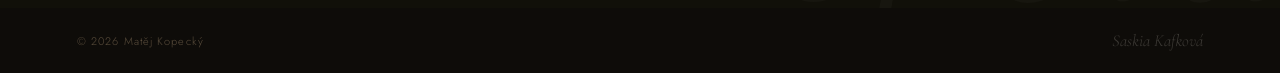
==== commit f434a094: "v7 images mobile verze + lightbox" ====
--- a/index.html
+++ b/index.html
@@ -408,10 +408,18 @@
         ═══════════════════════════════════════════ */
         .lightbox{position:fixed;inset:0;z-index:2000;background:rgba(8,6,4,.97);display:flex;align-items:center;justify-content:center;opacity:0;pointer-events:none;transition:opacity .4s}
         .lightbox.on{opacity:1;pointer-events:all}
-        .lightbox img{max-width:88vw;max-height:86vh;object-fit:contain;transform:scale(.94);transition:transform .4s cubic-bezier(.23,1,.32,1);border-radius:2px}
+        .lightbox img{max-width:88vw;max-height:86vh;object-fit:contain;transform:scale(.94);transition:transform .4s cubic-bezier(.23,1,.32,1);border-radius:2px;cursor:zoom-in}
         .lightbox.on img{transform:scale(1)}
+        .lightbox.zoomed img{transform:scale(1.6);max-width:96vw;max-height:96vh;cursor:zoom-out}
+        .lightbox.single .lb-arrow,.lightbox.single .lb-counter{display:none}
+        .zoomable{cursor:zoom-in}
         .lb-close{position:absolute;top:26px;right:30px;font-size:11px;letter-spacing:.2em;text-transform:uppercase;color:var(--ink);opacity:.35;cursor:pointer;background:none;border:none;font-family:'Jost',sans-serif;transition:opacity .3s}
         .lb-close:hover{opacity:1}
+        .lb-arrow{position:absolute;top:50%;transform:translateY(-50%);z-index:4;background:rgba(8,6,4,.5);border:1px solid rgba(196,168,130,.25);color:var(--ink);width:52px;height:52px;border-radius:50%;cursor:pointer;display:flex;align-items:center;justify-content:center;font-size:20px;transition:background .3s,border-color .3s;line-height:1}
+        .lb-arrow:hover{background:rgba(196,168,130,.15);border-color:var(--gold)}
+        .lb-prev{left:clamp(12px,4vw,48px)}
+        .lb-next{right:clamp(12px,4vw,48px)}
+        .lb-counter{position:absolute;bottom:28px;left:50%;transform:translateX(-50%);font-size:10px;letter-spacing:.2em;color:var(--gold-dim);font-family:'Jost',sans-serif;white-space:nowrap}
 
         /* ═══════════════════════════════════════════
            ZKUŠENOSTI — Studium + Výstavy + Rezidence
@@ -508,6 +516,10 @@
             .ig-handle{margin-right:20px}
             footer{flex-direction:column;gap:5px;text-align:center;padding:16px 22px calc(14px + var(--safe-bottom))}
             .lb-close{top:18px;right:18px}
+            .lb-arrow{width:44px;height:44px;font-size:18px}
+            .lb-prev{left:8px}
+            .lb-next{right:8px}
+            .lb-counter{bottom:20px}
             .exh-item{grid-template-columns:1fr;gap:4px;padding:16px 0}
             .exh-place{text-align:left}
             .zkusenosti-sec{padding:40px 22px}
@@ -578,6 +590,7 @@
         </div>
         <div class="about-img">
             <picture>
+                <source media="(max-width:600px)" srcset="images/about-me/IMG_1490_mobile.webp" type="image/webp">
                 <source srcset="images/about-me/IMG_1490.webp" type="image/webp">
                 <img src="images/about-me/IMG_1490.jpeg" alt="Saskia Kafková" loading="lazy" decoding="async">
             </picture>
@@ -816,24 +829,28 @@
             <div class="slide-main" onclick="openLBSlide('ss-malby')">
                 <div class="slide-main-img active">
                     <picture>
+                        <source media="(max-width:600px)" srcset="images/general-paintings/D0BB728C-9B87-49A4-B931-D8CC89426525_mobile.webp" type="image/webp">
                         <source srcset="images/general-paintings/D0BB728C-9B87-49A4-B931-D8CC89426525.webp" type="image/webp">
                         <img src="images/general-paintings/D0BB728C-9B87-49A4-B931-D8CC89426525.jpeg" alt="Obecné malby 1" loading="lazy" decoding="async">
                     </picture>
                 </div>
                 <div class="slide-main-img">
                     <picture>
+                        <source media="(max-width:600px)" srcset="images/general-paintings/IMG_1506_mobile.webp" type="image/webp">
                         <source srcset="images/general-paintings/IMG_1506.webp" type="image/webp">
                         <img src="images/general-paintings/IMG_1506.jpeg" alt="Obecné malby 2" loading="lazy" decoding="async">
                     </picture>
                 </div>
                 <div class="slide-main-img">
                     <picture>
+                        <source media="(max-width:600px)" srcset="images/general-paintings/IMG_3950_mobile.webp" type="image/webp">
                         <source srcset="images/general-paintings/IMG_3950.webp" type="image/webp">
                         <img src="images/general-paintings/IMG_3950.jpeg" alt="Obecné malby 3" loading="lazy" decoding="async">
                     </picture>
                 </div>
                 <div class="slide-main-img">
                     <picture>
+                        <source media="(max-width:600px)" srcset="images/general-paintings/IMG_8024_mobile.webp" type="image/webp">
                         <source srcset="images/general-paintings/IMG_8024.webp" type="image/webp">
                         <img src="images/general-paintings/IMG_8024.jpeg" alt="Obecné malby 4" loading="lazy" decoding="async">
                     </picture>
@@ -882,24 +899,28 @@
             <div class="slide-main" onclick="openLBSlide('ss-plener')">
                 <div class="slide-main-img active">
                     <picture>
+                        <source media="(max-width:600px)" srcset="images/plain-air/IMG_2320_mobile.webp" type="image/webp">
                         <source srcset="images/plain-air/IMG_2320.webp" type="image/webp">
                         <img src="images/plain-air/IMG_2320.jpeg" alt="Plenér 1" loading="lazy" decoding="async">
                     </picture>
                 </div>
                 <div class="slide-main-img">
                     <picture>
+                        <source media="(max-width:600px)" srcset="images/plain-air/IMG_7299_mobile.webp" type="image/webp">
                         <source srcset="images/plain-air/IMG_7299.webp" type="image/webp">
                         <img src="images/plain-air/IMG_7299.jpeg" alt="Plenér 2" loading="lazy" decoding="async">
                     </picture>
                 </div>
                 <div class="slide-main-img">
                     <picture>
+                        <source media="(max-width:600px)" srcset="images/plain-air/IMG_1127_mobile.webp" type="image/webp">
                         <source srcset="images/plain-air/IMG_1127.webp" type="image/webp">
                         <img src="images/plain-air/IMG_1127.jpeg" alt="Plenér 3" loading="lazy" decoding="async">
                     </picture>
                 </div>
                 <div class="slide-main-img">
                     <picture>
+                        <source media="(max-width:600px)" srcset="images/plain-air/IMG_4837_mobile.webp" type="image/webp">
                         <source srcset="images/plain-air/IMG_4837.webp" type="image/webp">
                         <img src="images/plain-air/IMG_4837.jpeg" alt="Plenér 4" loading="lazy" decoding="async">
                     </picture>
@@ -1073,11 +1094,14 @@
 </footer>
 
 <!-- LIGHTBOX -->
-<div class="lightbox" id="lb" onclick="closeLB()">
+<div class="lightbox" id="lb" onclick="lbBackdropClick(event)">
     <button class="lb-close" onclick="closeLB()">
         <span class="cs">zavřít · esc</span><span class="en" style="display:none">close · esc</span>
     </button>
-    <img id="lbImg" src="" alt="preview">
+    <button class="lb-arrow lb-prev" onclick="lbNav(-1,event)">&#8592;</button>
+    <img id="lbImg" src="" alt="preview" onclick="toggleZoom(event)">
+    <button class="lb-arrow lb-next" onclick="lbNav(1,event)">&#8594;</button>
+    <div class="lb-counter" id="lbCounter"></div>
 </div>
 
 <script data-cfasync="false" src="/cdn-cgi/scripts/5c5dd728/cloudflare-static/email-decode.min.js"></script><script>
@@ -1152,16 +1176,38 @@
         goSlide(id, st.cur + dir);
     }
 
+    let lbSsId = null;
+
     function openLBSlide(id) {
         const wrap = document.getElementById(id);
         const st = ssState[id];
         if (!wrap || !st) return;
+        lbSsId = id;
         const active = wrap.querySelectorAll('.slide-main-img')[st.cur];
         const img = active?.querySelector('img');
         const li = document.getElementById('lbImg');
         if (img) { li.src = img.src; li.style.display = ''; }
         else { li.style.display = 'none'; }
-        document.getElementById('lb').classList.add('on');
+        const counter = document.getElementById('lbCounter');
+        if (counter) counter.textContent = (st.cur + 1) + ' / ' + st.total;
+        const lb = document.getElementById('lb');
+        lb.classList.remove('single','zoomed');
+        lb.classList.add('on');
+    }
+
+    function lbNav(dir, e) {
+        if (e) e.stopPropagation();
+        if (!lbSsId) return;
+        const st = ssState[lbSsId];
+        if (!st) return;
+        goSlide(lbSsId, st.cur + dir);
+        const wrap = document.getElementById(lbSsId);
+        const active = wrap.querySelectorAll('.slide-main-img')[st.cur];
+        const img = active?.querySelector('img');
+        const li = document.getElementById('lbImg');
+        if (img) li.src = img.src;
+        const counter = document.getElementById('lbCounter');
+        if (counter) counter.textContent = (st.cur + 1) + ' / ' + st.total;
     }
 
     // Init all slideshows
@@ -1196,6 +1242,10 @@
             navOpen = false; document.body.classList.remove('nav-open');
             closeLB();
         }
+        if (document.getElementById('lb').classList.contains('on')) {
+            if (e.key === 'ArrowLeft') lbNav(-1, null);
+            if (e.key === 'ArrowRight') lbNav(1, null);
+        }
     });
 
     /* ══════════════════════════════════════
@@ -1211,7 +1261,38 @@
     /* ══════════════════════════════════════
        LIGHTBOX
     ══════════════════════════════════════ */
-    function closeLB() { document.getElementById('lb').classList.remove('on'); }
+    function closeLB() {
+        const lb = document.getElementById('lb');
+        lb.classList.remove('on','zoomed','single');
+        lbSsId = null;
+    }
+    function lbBackdropClick(e) {
+        if (e.target.id === 'lb') closeLB();
+    }
+    function toggleZoom(e) {
+        if (e) e.stopPropagation();
+        document.getElementById('lb').classList.toggle('zoomed');
+    }
+    function openLBSingle(src) {
+        lbSsId = null;
+        const lb = document.getElementById('lb');
+        const li = document.getElementById('lbImg');
+        li.src = src;
+        li.style.display = '';
+        lb.classList.add('single');
+        lb.classList.remove('zoomed');
+        lb.classList.add('on');
+    }
+    // Wire every non-gallery image to open the single-image lightbox
+    document.querySelectorAll('img').forEach(img => {
+        if (img.id === 'lbImg') return;
+        if (img.closest('.slide-main') || img.closest('.sthumb') || img.closest('.hero') || img.closest('nav')) return;
+        img.classList.add('zoomable');
+        img.addEventListener('click', (e) => {
+            e.stopPropagation();
+            openLBSingle(img.currentSrc || img.src);
+        });
+    });
 
     /* ══════════════════════════════════════
        SCROLL REVEAL
